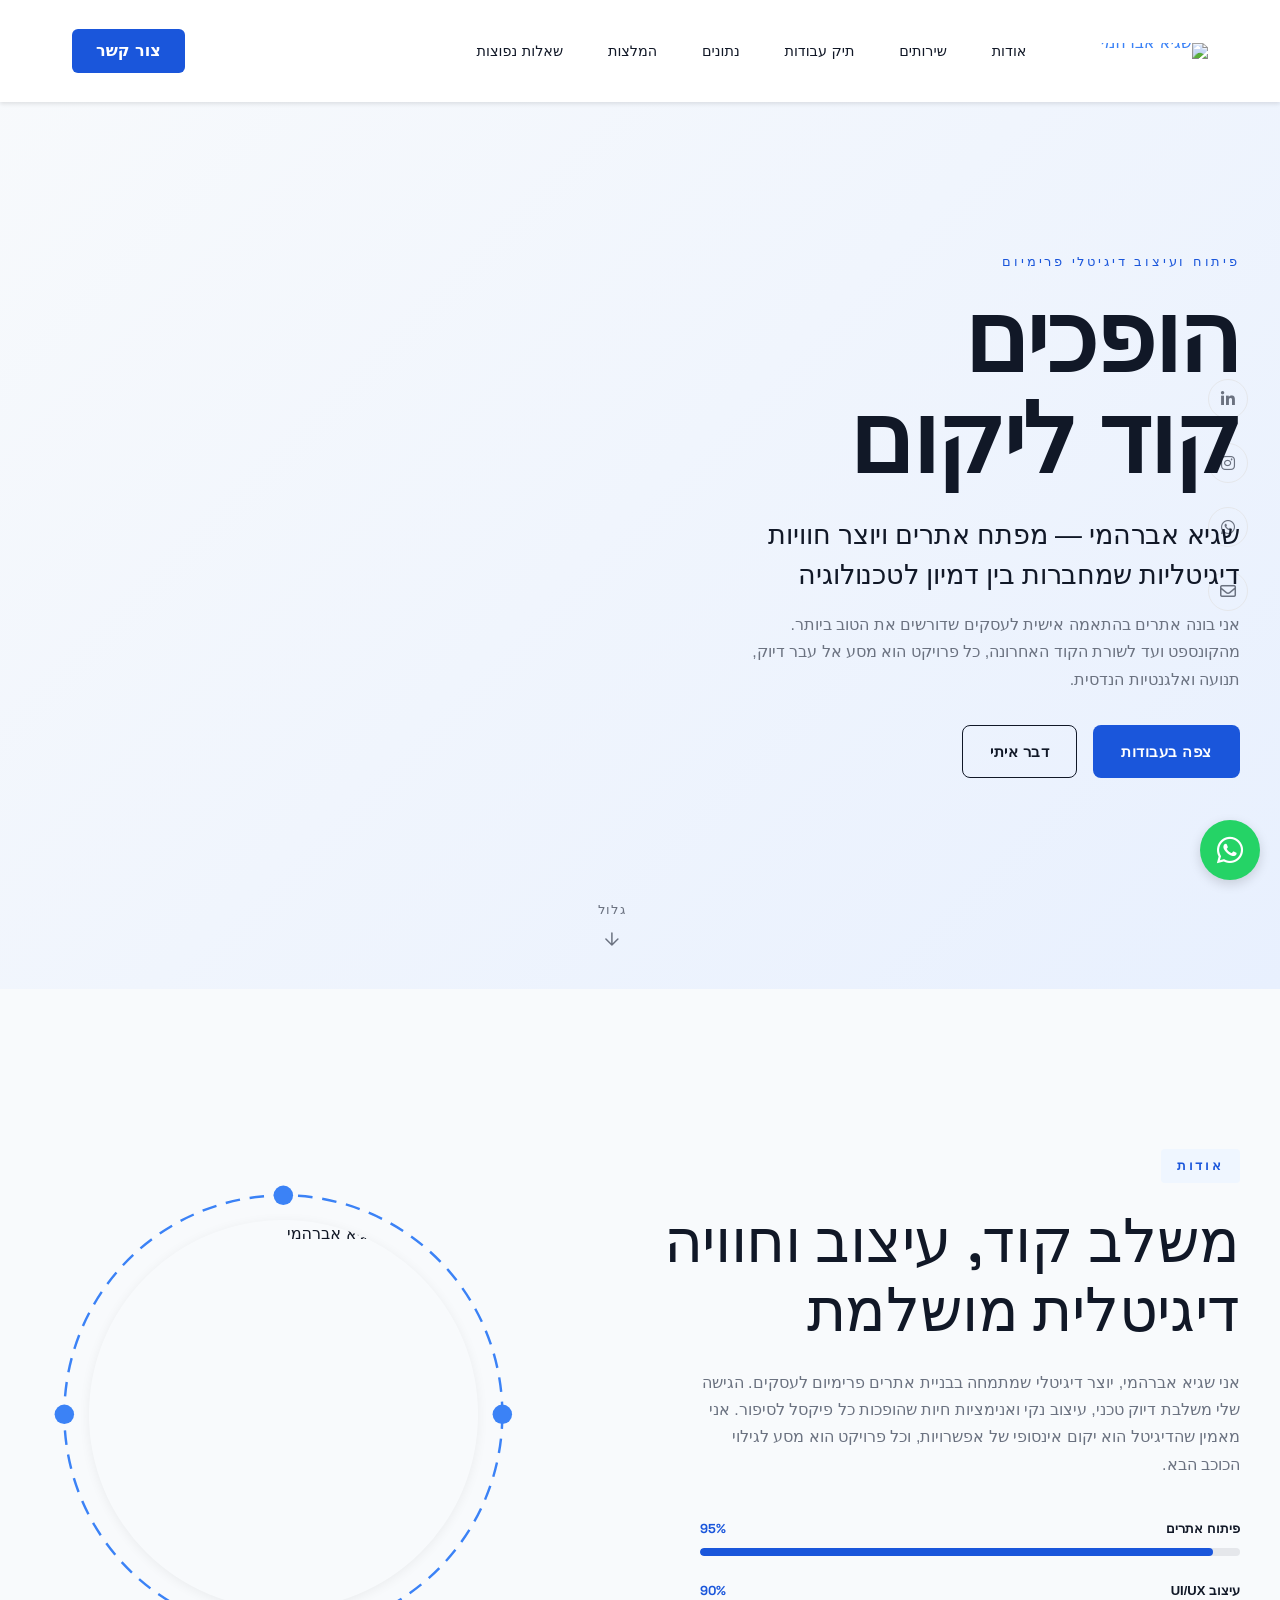
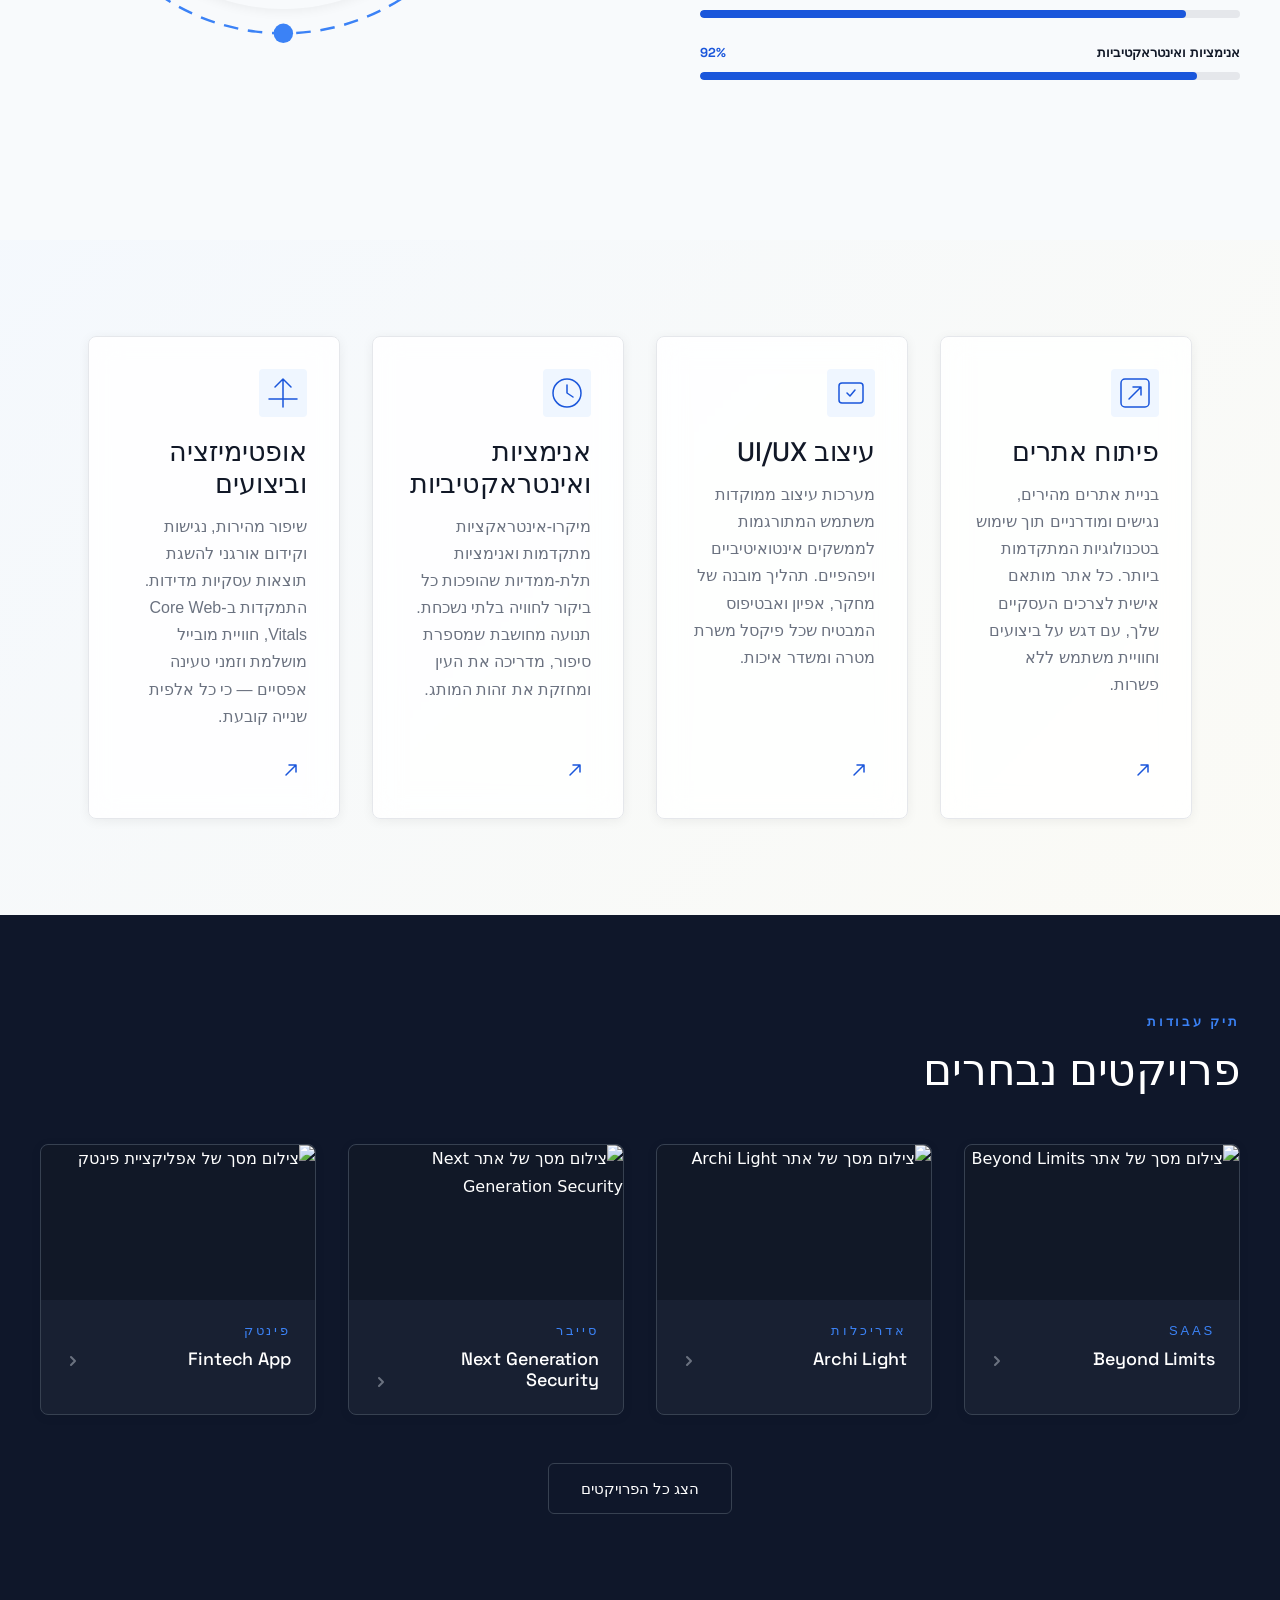
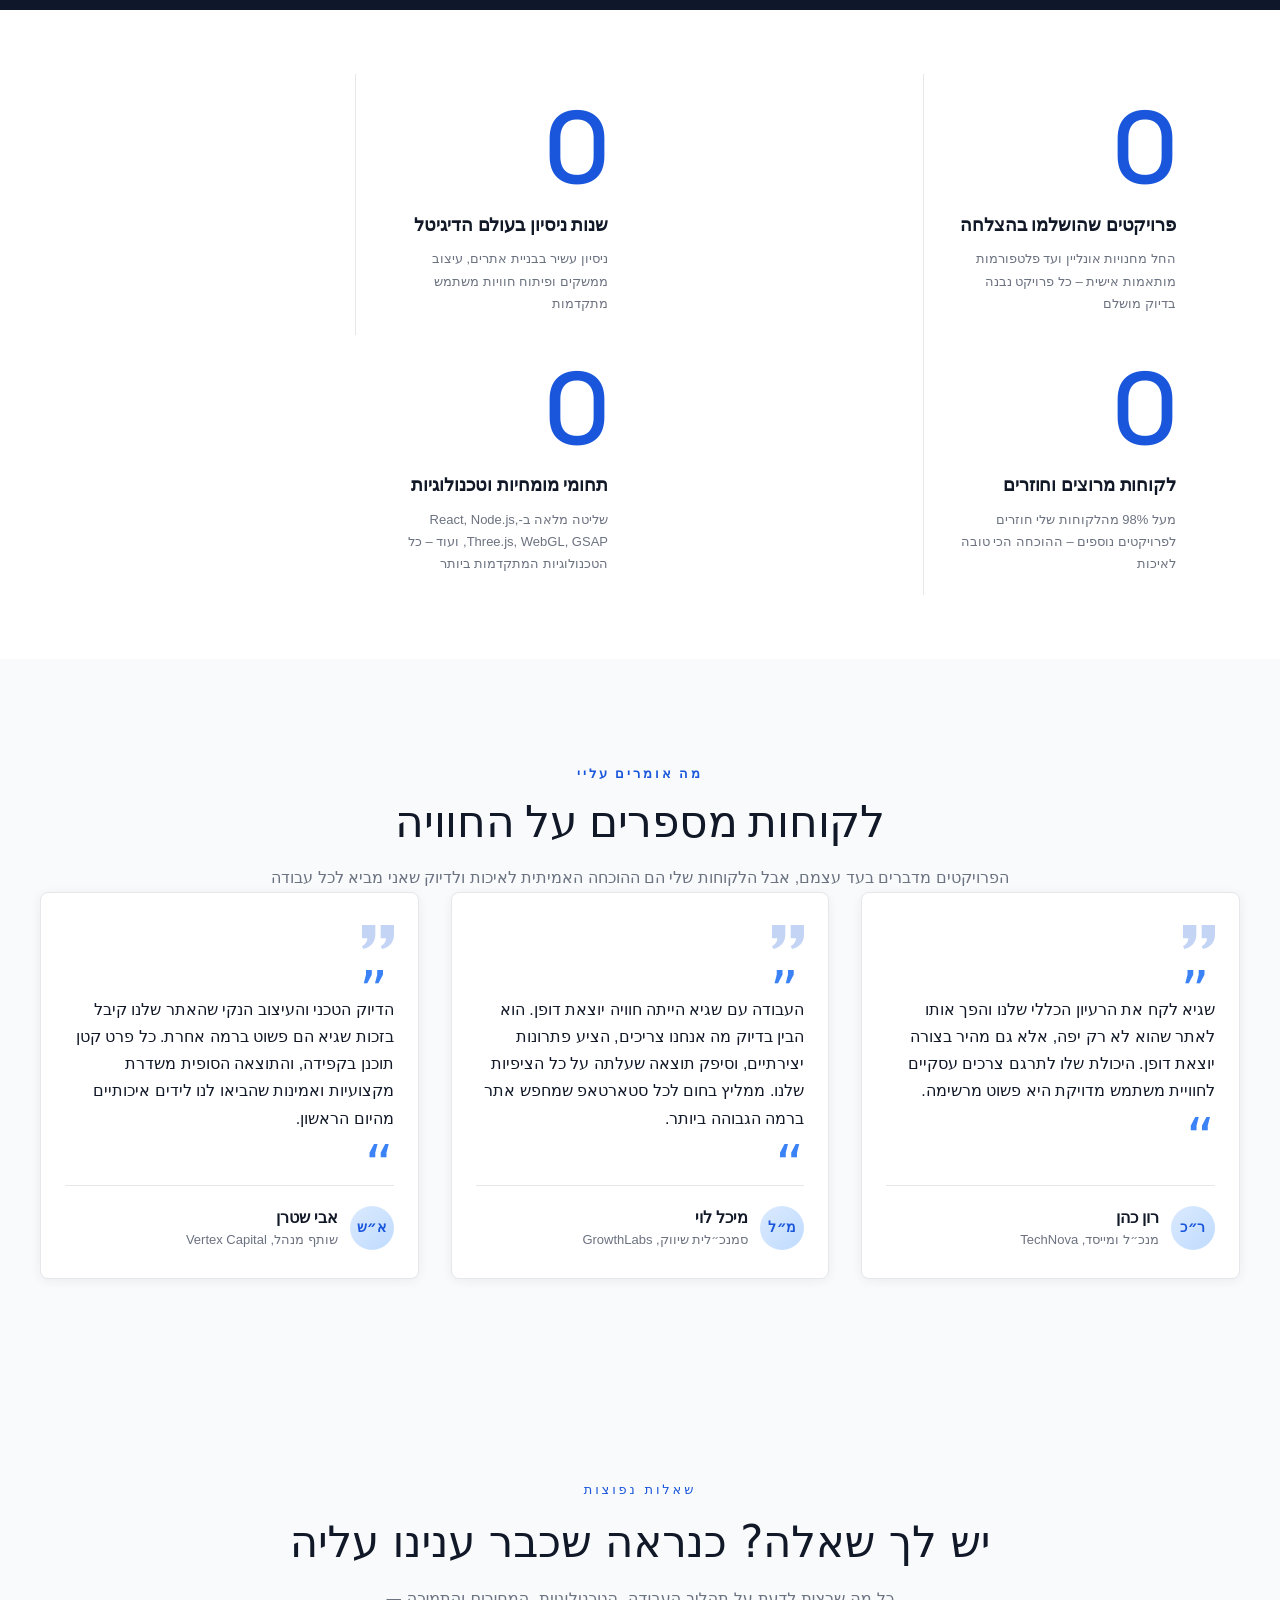
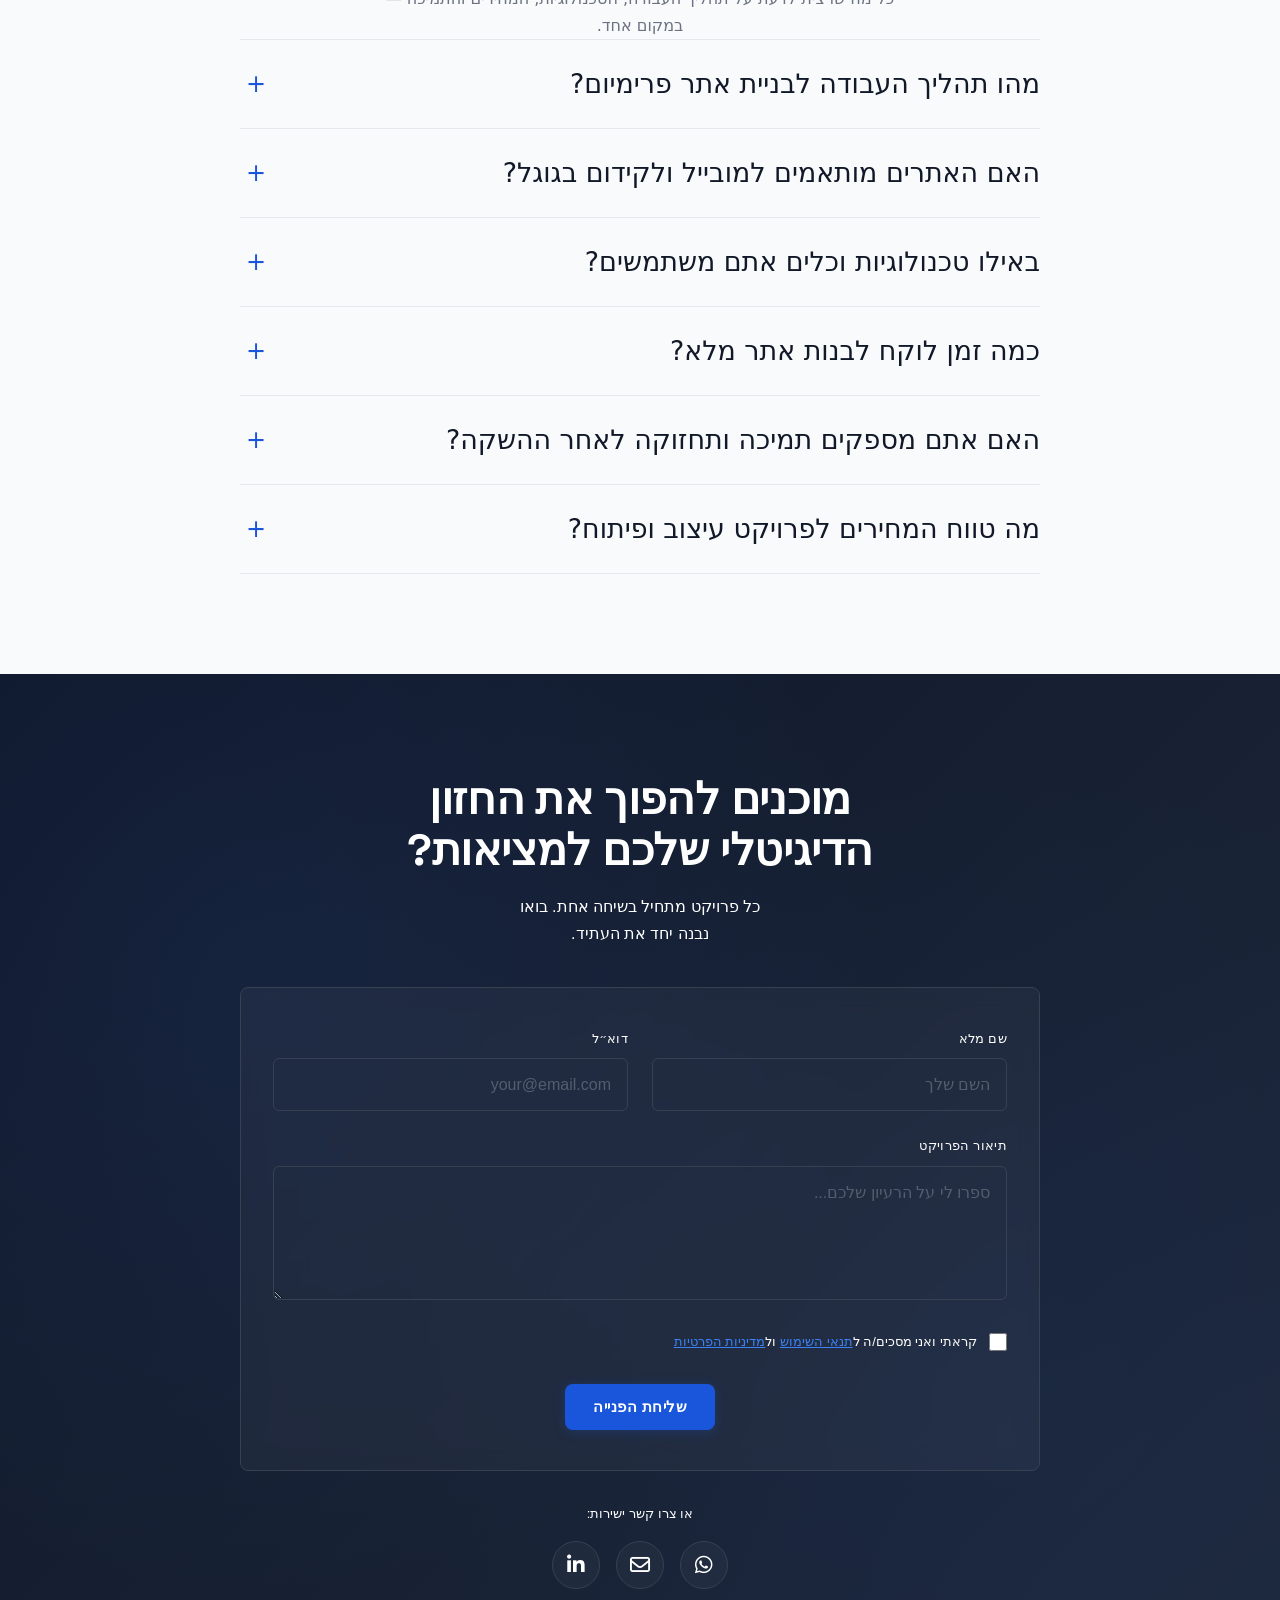
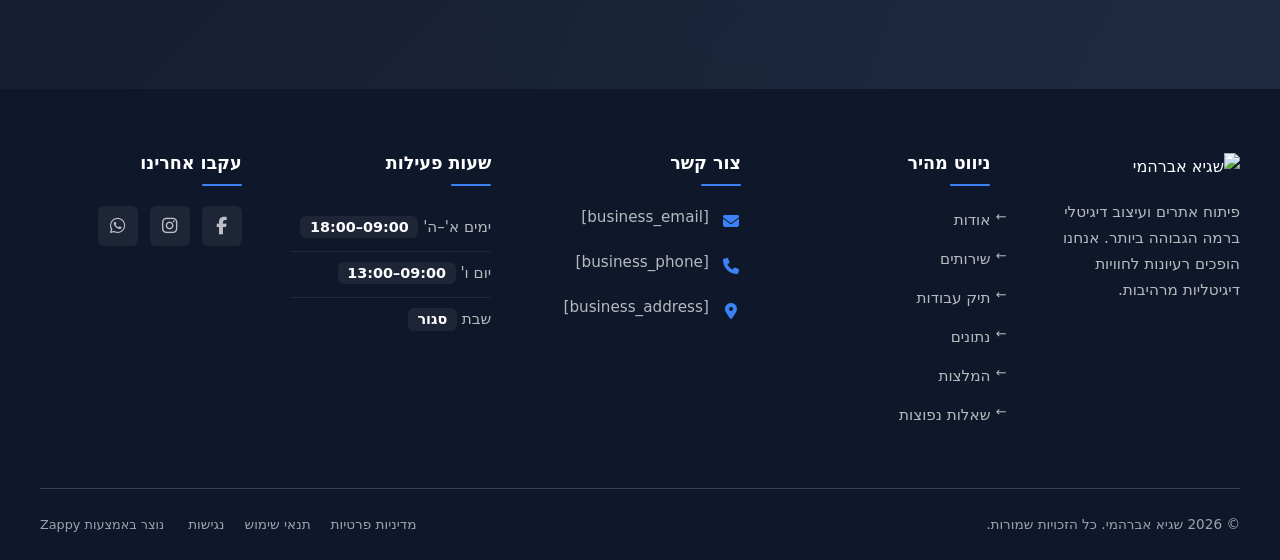
==== index.html @ 45d6c6ce "Background sync: Progressive GitHub Sync" ====
<!DOCTYPE html>
<html lang="he" dir="rtl">
<head>
    <meta charset="UTF-8">
    <meta name="viewport" content="width=device-width, initial-scale=1.0">
    <meta name="robots" content="index, follow">
    <title>בונים נוכחות דיגיטלית ששווה זהב — שגיא אברהמי</title>
    <meta name="description" content="שגיא אברהמי יוצר עבורך אתר פרימיום שהוא הרבה יותר מנוכחות ברשת — זו חוויה דיגיטלית יוקרתית שמשדרת עוצמה, חדשנות ואיכות ללא פשרות. לחץ כאן כדי להתחיל את המסע שלך ביקום הדיגיטלי.">
    <meta name="keywords" content="בניית אתרים פרימיום לעסקים, עיצוב אתר יוקרתי לסטארטאפ, בניית אתרים, חוויה דיגיטלית, פיתוח אתרים">
    
    <!-- Favicons -->
    <link rel="icon" type="image/x-icon" href="/assets/favicon.ico">
    <link rel="icon" type="image/png" sizes="16x16" href="/assets/favicon-16x16.png">
    <link rel="icon" type="image/png" sizes="32x32" href="/assets/favicon-32x32.png">
    <link rel="icon" type="image/png" sizes="48x48" href="/assets/favicon-48x48.png">
    <link rel="icon" type="image/png" sizes="192x192" href="/assets/favicon-192x192.png">
    <link rel="icon" type="image/png" sizes="512x512" href="/assets/favicon-512x512.png">
    <link rel="apple-touch-icon" href="/assets/apple-touch-icon.png">
    <!-- Zappy Analytics -->
<script>
(function() {
  'use strict';
  
  // Configuration
  var config = {
    websiteId: '1c96c80f-4dad-4c85-8af8-2ed34026fe8b',
    apiUrl: 'https://api.zappy5.com/api/analytics/track',
    sessionDuration: 30 * 60 * 1000, // 30 minutes
    visitorDuration: 30 * 24 * 60 * 60 * 1000, // 30 days
    trackPageViews: true,
    trackClicks: true,
    trackFormSubmissions: true
  };
  
  // Generate or retrieve persistent visitor ID (30 days)
  function getVisitorId() {
    var visitorKey = 'zappy_visitor_' + config.websiteId;
    var visitor = null;
    
    try {
      visitor = localStorage.getItem(visitorKey);
      if (visitor) {
        var visitorData = JSON.parse(visitor);
        var now = Date.now();
        
        // Check if visitor ID is still valid (30 days)
        if (now - visitorData.created < config.visitorDuration) {
          // Update last seen timestamp
          visitorData.lastSeen = now;
          localStorage.setItem(visitorKey, JSON.stringify(visitorData));
          return visitorData.id;
        }
      }
    } catch (e) {
      console.warn('Zappy Analytics: LocalStorage not available');
    }
    
    // Generate new visitor ID
    var newVisitorId = 'zv_' + Date.now() + '_' + Math.random().toString(36).substr(2, 9);
    
    try {
      localStorage.setItem(visitorKey, JSON.stringify({
        id: newVisitorId,
        created: Date.now(),
        lastSeen: Date.now()
      }));
    } catch (e) {
      // Continue without local storage
    }
    
    return newVisitorId;
  }
  
  // Generate or retrieve session ID (30 minutes)
  function getSessionId() {
    var sessionKey = 'zappy_session_' + config.websiteId;
    var session = null;
    
    try {
      session = sessionStorage.getItem(sessionKey);
      if (session) {
        var sessionData = JSON.parse(session);
        var now = Date.now();
        
        // Check if session is still valid
        if (now - sessionData.timestamp < config.sessionDuration) {
          // Update timestamp
          sessionData.timestamp = now;
          sessionStorage.setItem(sessionKey, JSON.stringify(sessionData));
          return sessionData.id;
        }
      }
    } catch (e) {
      console.warn('Zappy Analytics: SessionStorage not available');
    }
    
    // Generate new session ID
    var newSessionId = 'zs_' + Date.now() + '_' + Math.random().toString(36).substr(2, 9);
    
    try {
      sessionStorage.setItem(sessionKey, JSON.stringify({
        id: newSessionId,
        timestamp: Date.now()
      }));
    } catch (e) {
      // Continue without session storage
    }
    
    return newSessionId;
  }
  
  var visitorId = getVisitorId();
  var sessionId = getSessionId();
  
  // Track an event
  function trackEvent(eventType, data) {
    data = data || {};
    
    var eventData = {
      website_id: config.websiteId,
      event_type: eventType,
      page_path: window.location.pathname,
      referrer: document.referrer || 'direct',
      visitor_id: visitorId,
      session_id: sessionId,
      metadata: data
    };
    
    // Use sendBeacon if available (better for page unload events)
    if (navigator.sendBeacon) {
      var blob = new Blob([JSON.stringify(eventData)], { type: 'application/json' });
      navigator.sendBeacon(config.apiUrl, blob);
    } else {
      // Fallback to fetch
      fetch(config.apiUrl, {
        method: 'POST',
        headers: {
          'Content-Type': 'application/json'
        },
        body: JSON.stringify(eventData),
        keepalive: true
      }).catch(function(error) {
        console.warn('Zappy Analytics: Failed to track event', error);
      });
    }
  }
  
  // Track page view
  if (config.trackPageViews) {
    trackEvent('pageview', {
      title: document.title,
      url: window.location.href
    });
  }
  
  // Track clicks on important elements
  if (config.trackClicks) {
    document.addEventListener('click', function(e) {
      var target = e.target;
      
      // Track button clicks (counted as actions)
      if (target.tagName === 'BUTTON' || target.closest('button')) {
        var button = target.tagName === 'BUTTON' ? target : target.closest('button');
        var clickMeta = {
          element: 'button',
          text: button.textContent.trim().substring(0, 100),
          id: button.id || null,
          class: button.className || null
        };
        
        trackEvent('click', clickMeta);
      }
      
      // Track link clicks (navigation - not counted as actions)
      else if (target.tagName === 'A' || target.closest('a')) {
        var link = target.tagName === 'A' ? target : target.closest('a');
        var navMeta = {
          element: 'link',
          text: link.textContent.trim().substring(0, 100),
          href: link.href,
          external: link.hostname !== window.location.hostname
        };
        
        trackEvent('navigation', navMeta);
      }
    }, true);
  }
  
  
  // Track form submissions
  if (config.trackFormSubmissions) {
    document.addEventListener('submit', function(e) {
      var form = e.target;
      
      trackEvent('form_submit', {
        form_id: form.id || null,
        form_name: form.name || null,
        form_action: form.action || null,
        form_method: form.method || 'GET'
      });
    }, true);
  }
  
  // Track time on page (send on page unload)
  var pageLoadTime = Date.now();
  
  window.addEventListener('beforeunload', function() {
    var timeOnPage = Math.floor((Date.now() - pageLoadTime) / 1000); // in seconds
    
    trackEvent('page_unload', {
      time_on_page: timeOnPage,
      page_path: window.location.pathname
    });
  });
  
  // Expose tracking function globally for custom events
  window.zappyAnalytics = {
    track: trackEvent,
    getVisitorId: function() { return visitorId; },
    getSessionId: function() { return sessionId; }
  };
  
})();
</script>
<!-- End Zappy Analytics -->
    <meta property="og:title" content="בונים נוכחות דיגיטלית ששווה זהב — שגיא אברהמי">
    <meta property="og:description" content="שגיא אברהמי יוצר עבורך אתר פרימיום שהוא הרבה יותר מנוכחות ברשת — זו חוויה דיגיטלית יוקרתית שמשדרת עוצמה, חדשנות ואיכות ללא פשרות. לחץ כאן כדי להתחיל את המסע שלך ביקום הדיגיטלי.">
    <meta name="twitter:card" content="summary_large_image">
    <meta name="twitter:title" content="בונים נוכחות דיגיטלית ששווה זהב — שגיא אברהמי">
    <meta name="twitter:description" content="שגיא אברהמי יוצר עבורך אתר פרימיום שהוא הרבה יותר מנוכחות ברשת — זו חוויה דיגיטלית יוקרתית שמשדרת עוצמה, חדשנות ואיכות ללא פשרות. לחץ כאן כדי להתחיל את המסע שלך ביקום הדיגיטלי.">
    <meta property="og:type" content="website">
  <meta property="og:locale" content="he_IL">
  
  
  
  
  
  <link rel="stylesheet" href="https://cdnjs.cloudflare.com/ajax/libs/font-awesome/6.4.0/css/all.min.css">
  <link rel="stylesheet" href="https://fonts.googleapis.com/css2?family=Space+Grotesk:wght@400;500;600;700&amp;family=Inter:wght@400;500;600;700&amp;display=swap">
  <script defer="" data-zappy-gsap="https://cdnjs.cloudflare.com/ajax/libs/gsap/3.12.5/gsap.min.js" src="https://cdnjs.cloudflare.com/ajax/libs/gsap/3.12.5/gsap.min.js"></script>
  <script defer="" data-zappy-gsap="https://cdnjs.cloudflare.com/ajax/libs/gsap/3.12.5/ScrollTrigger.min.js" src="https://cdnjs.cloudflare.com/ajax/libs/gsap/3.12.5/ScrollTrigger.min.js"></script>
  <link rel="preconnect" href="https://fonts.googleapis.com">
  <link rel="preconnect" href="https://fonts.gstatic.com" crossorigin="">
  <style>
    .skip-link { position: absolute; top: 0; left: 0; transform: translateY(-200%); padding: 12px 18px; background: var(--bg-dark, #1a1a1a); color: var(--text-light, #fff); font-weight: 600; border-radius: 0 0 8px 0; z-index: 10000; }
    .skip-link:focus { transform: none; outline: 2px solid var(--ring, #fff); outline-offset: 2px; }
    :focus-visible { outline: 2px solid var(--ring, currentColor); outline-offset: 3px; }
  </style>


  
    <!-- Favicons -->
    <link rel="icon" type="image/x-icon" href="/assets/favicon.ico">
    <link rel="icon" type="image/png" sizes="16x16" href="/assets/favicon-16x16.png">
    <link rel="icon" type="image/png" sizes="32x32" href="/assets/favicon-32x32.png">
    <link rel="icon" type="image/png" sizes="48x48" href="/assets/favicon-48x48.png">
    <link rel="icon" type="image/png" sizes="192x192" href="/assets/favicon-192x192.png">
    <link rel="icon" type="image/png" sizes="512x512" href="/assets/favicon-512x512.png">
    <link rel="apple-touch-icon" href="/assets/apple-touch-icon.png">
    <!-- Cookie Consent -->
    <link rel="stylesheet" href="https://cdn.jsdelivr.net/npm/vanilla-cookieconsent@3/dist/cookieconsent.css">
    <script src="https://cdn.jsdelivr.net/npm/vanilla-cookieconsent@3/dist/cookieconsent.umd.js"></script>
    <!-- Mickidum Accessibility Toolbar -->
    <script src="https://cdn.jsdelivr.net/gh/mickidum/acc_toolbar/acctoolbar/acctoolbar.min.js"></script>
    <link rel="stylesheet" href="/styles.css">
    <script>window.ZAPPY_WEBSITE_ID = "1c96c80f-4dad-4c85-8af8-2ed34026fe8b"; window.ZAPPY_API_BASE = "https://api.zappy5.com";</script>

    <style id="zappy-dropdown-submenu-styles">
      /* ========== DESKTOP DROPDOWN SUBMENU STYLES ========== */
      /* Base styles for dropdown submenus - parent must be positioned */
      .nav-menu li:has(.sub-menu), nav li:has(.sub-menu), .navbar li:has(.sub-menu), #navMenu li:has(.sub-menu) { position: relative; }
      /* Submenu base - hidden by default */
      .nav-menu .sub-menu, nav .sub-menu, .navbar .sub-menu, #navMenu .sub-menu { display: block !important; position: absolute !important; top: 100%; left: 0; min-width: 220px; background: white; border-radius: 8px; box-shadow: 0 8px 25px rgba(0,0,0,0.15); padding: 8px 0; opacity: 0; visibility: hidden; transform: translateY(10px); transition: all 0.3s ease; z-index: 1000; list-style: none; pointer-events: none; }
      /* CRITICAL: Desktop hover styles to show dropdown */
      .nav-menu li:hover > .sub-menu, nav li:hover > .sub-menu, .navbar li:hover > .sub-menu, #navMenu li:hover > .sub-menu { opacity: 1 !important; visibility: visible !important; transform: translateY(0) !important; pointer-events: auto !important; }
      /* Submenu item styling */
      .sub-menu li { list-style: none; margin: 0; padding: 0; }
      .sub-menu a { display: block !important; padding: 10px 16px !important; color: var(--text-dark, #333) !important; font-weight: 500; text-decoration: none; white-space: nowrap; transition: background-color 0.2s; }
      .sub-menu .zappy-nav-child > a { padding-left: 28px !important; font-size: 0.9em !important; opacity: 0.85 !important; }
      [dir="rtl"] .sub-menu .zappy-nav-child > a, html[lang="he"] .sub-menu .zappy-nav-child > a, html[lang="ar"] .sub-menu .zappy-nav-child > a { padding-left: 10px !important; padding-right: 28px !important; }
      .sub-menu .zappy-nav-parent > a { font-weight: 600 !important; }
      .sub-menu a:hover { background-color: #f5f5f5; }
      /* RTL (Hebrew/Arabic) dropdown positioning */
      [dir="rtl"] .nav-menu .sub-menu, [dir="rtl"] nav .sub-menu, [dir="rtl"] .navbar .sub-menu, html[lang="he"] .nav-menu .sub-menu, html[lang="he"] nav .sub-menu, html[lang="he"] .navbar .sub-menu, html[lang="ar"] .nav-menu .sub-menu, html[lang="ar"] nav .sub-menu, html[lang="ar"] .navbar .sub-menu { left: auto !important; right: 0 !important; }
      /* Hide empty dropdown menus (exclude catalog sub-menus that use <a> children instead of <li>) */
      .sub-menu:empty, .sub-menu:not(:has(li:not(.zappy-hidden-menu-item))):not(:has(> a)), .sub-menu:not(:has(li)):not(:has(> a)) { display: none !important; opacity: 0 !important; visibility: hidden !important; pointer-events: none !important; }
      /* Desktop: show submenu on Menu Group hover */
      li:has(.menu-group-title):hover > .sub-menu { opacity: 1 !important; visibility: visible !important; transform: translateY(0) !important; pointer-events: auto !important; }
      /* Menu Group title styling */
      .nav-menu > li > .menu-group-title, #navMenu > li > .menu-group-title { display: inline-block; padding: 0.5rem 1rem; cursor: default; user-select: none; }
      
      /* ========== MOBILE SUBMENU STYLES ========== */
      @media (max-width: 768px) {
        .nav-menu .sub-menu, nav .sub-menu, .navbar .sub-menu, #navMenu .sub-menu { position: static !important; transform: none !important; box-shadow: none !important; background: transparent !important; max-height: 0; overflow: hidden; opacity: 0; visibility: hidden; transition: max-height 0.3s ease, opacity 0.3s ease; padding: 0 !important; border-radius: 0 !important; }
        .navbar .sub-menu.mobile-expanded, .nav-menu .sub-menu.mobile-expanded, #navMenu .sub-menu.mobile-expanded { max-height: none !important; overflow-y: visible !important; opacity: 1 !important; visibility: visible !important; padding: 8px 0 8px 16px !important; }
        [dir="rtl"] .sub-menu.mobile-expanded, html[lang="he"] .sub-menu.mobile-expanded { padding: 8px 16px 8px 0 !important; }
        /* Disable hover behavior on mobile */
        .nav-menu li:hover > .sub-menu, nav li:hover > .sub-menu, .navbar li:hover > .sub-menu, #navMenu li:hover > .sub-menu { opacity: 0; visibility: hidden; pointer-events: none; }
        .nav-menu li > .sub-menu.mobile-expanded, nav li > .sub-menu.mobile-expanded, .navbar li > .sub-menu.mobile-expanded, #navMenu li > .sub-menu.mobile-expanded { opacity: 1 !important; visibility: visible !important; pointer-events: auto !important; }
        .nav-menu li:has(.sub-menu), nav li:has(.sub-menu), .navbar li:has(.sub-menu), #navMenu li:has(.sub-menu) { display: flex !important; flex-wrap: wrap !important; align-items: center !important; position: relative !important; min-height: 44px !important; }
        .nav-menu li:has(.sub-menu) > a, nav li:has(.sub-menu) > a, .navbar li:has(.sub-menu) > a, #navMenu li:has(.sub-menu) > a { flex: 1 !important; min-width: 0 !important; }
        .nav-menu li:has(.sub-menu) > .menu-group-title, nav li:has(.sub-menu) > .menu-group-title, .navbar li:has(.sub-menu) > .menu-group-title, #navMenu li:has(.sub-menu) > .menu-group-title { flex: 1 !important; min-width: 0 !important; padding: 0 !important; line-height: inherit !important; }
        .nav-menu li:has(.sub-menu) > .sub-menu, nav li:has(.sub-menu) > .sub-menu, .navbar li:has(.sub-menu) > .sub-menu, #navMenu li:has(.sub-menu) > .sub-menu { flex-basis: 100% !important; width: 100% !important; }
        .nav-menu li:has(.sub-menu) > a [class*="chevron"], .nav-menu li:has(.sub-menu) > a [class*="arrow"], .nav-menu li:has(.sub-menu) > a .fa-chevron-down, .nav-menu li:has(.sub-menu) > a .fa-angle-down, nav li:has(.sub-menu) > a [class*="chevron"], nav li:has(.sub-menu) > a [class*="arrow"], #navMenu li:has(.sub-menu) > a [class*="chevron"], #navMenu li:has(.sub-menu) > a [class*="arrow"] { display: none !important; visibility: hidden !important; }
        .mobile-submenu-toggle { display: flex !important; align-items: center !important; justify-content: center !important; width: 44px !important; height: auto !important; background: transparent !important; border: none !important; cursor: pointer !important; color: var(--text-dark) !important; position: static !important; flex-shrink: 0 !important; align-self: stretch !important; z-index: 2 !important; padding: 0 !important; margin: 0 !important; }
        .mobile-submenu-toggle::after { content: '' !important; width: 0 !important; height: 0 !important; border-left: 6px solid transparent !important; border-right: 6px solid transparent !important; border-top: 7px solid currentColor !important; transition: transform 0.3s ease !important; }
        .mobile-submenu-toggle.expanded::after { transform: rotate(180deg) !important; }
        .sub-menu a { padding: 10px 0 !important; display: block !important; color: var(--text-dark) !important; white-space: normal !important; }
        .sub-menu .zappy-nav-child > a { padding-left: 28px !important; font-size: 0.9em !important; opacity: 0.85 !important; }
        [dir="rtl"] .sub-menu .zappy-nav-child > a, html[lang="he"] .sub-menu .zappy-nav-child > a, html[lang="ar"] .sub-menu .zappy-nav-child > a { padding-left: 0 !important; padding-right: 28px !important; }
        .sub-menu .zappy-nav-parent > a { font-weight: 600 !important; }
        .nav-menu.active, #navMenu.active { max-width: 100vw !important; overflow-x: hidden !important; box-sizing: border-box !important; }
        .navbar .sub-menu li a, nav.navbar .sub-menu li a, .zappy-products-dropdown .sub-menu a { color: var(--text-dark) !important; }
      }
      @media (min-width: 769px) { .mobile-submenu-toggle { display: none !important; } }
    </style>

    <style id="zappy-widget-visibility">
      html[dir="rtl"] .whatsapp-float { right: 20px !important; left: auto !important; }
      html[dir="ltr"] .whatsapp-float, html:not([dir]) .whatsapp-float { left: 20px !important; right: auto !important; }
      html[dir="rtl"] #mic-access-tool-general-button, html[dir="rtl"] .mic-access-tool-general-button,
      html[dir="rtl"] #mic-init-access-tool .mic-access-tool-general-button,
      html[dir="rtl"] #mic-init-access-tool #mic-access-tool-general-button,
      html[dir="rtl"] ._access-icon { left: 20px !important; right: auto !important; }
      html[dir="ltr"] #mic-access-tool-general-button, html[dir="ltr"] .mic-access-tool-general-button,
      html[dir="ltr"] #mic-init-access-tool .mic-access-tool-general-button,
      html[dir="ltr"] #mic-init-access-tool #mic-access-tool-general-button,
      html[dir="ltr"] ._access-icon,
      html:not([dir]) #mic-access-tool-general-button, html:not([dir]) .mic-access-tool-general-button,
      html:not([dir]) #mic-init-access-tool .mic-access-tool-general-button,
      html:not([dir]) #mic-init-access-tool #mic-access-tool-general-button,
      html:not([dir]) ._access-icon { right: 20px !important; left: auto !important; }
      @media (max-width: 768px) { .whatsapp-float { display: flex !important; } }
      @media (min-width: 769px) { .whatsapp-float { display: flex !important; } }
      @media (max-width: 768px) {
        #mic-access-tool-general-button, .mic-access-tool-general-button,
        #mic-init-access-tool .mic-access-tool-general-button, #mic-init-access-tool #mic-access-tool-general-button,
        ._access-icon { display: flex !important; visibility: visible !important; opacity: 1 !important; pointer-events: auto !important; }
        #mic-access-tool-box.opened-mic-access-tool, .mic-access-tool-box.opened-mic-access-tool,
        #mic-init-access-tool #mic-access-tool-box.opened-mic-access-tool {
          visibility: visible !important; opacity: 1 !important; pointer-events: auto !important;
        }
      }
      @media (min-width: 769px) {
        #mic-access-tool-general-button, .mic-access-tool-general-button,
        #mic-init-access-tool .mic-access-tool-general-button, #mic-init-access-tool #mic-access-tool-general-button,
        ._access-icon { display: flex !important; visibility: visible !important; opacity: 1 !important; pointer-events: auto !important; }
        #mic-access-tool-box.opened-mic-access-tool, .mic-access-tool-box.opened-mic-access-tool,
        #mic-init-access-tool #mic-access-tool-box.opened-mic-access-tool {
          visibility: visible !important; opacity: 1 !important; pointer-events: auto !important;
        }
      }
    </style>
</head>
<body>
<a class="skip-link" href="#main">דלג לתוכן הראשי</a>
  <nav class="navbar" dir="rtl">
  <button class="mobile-toggle" id="mobileToggle" aria-label="Menu">
    <svg class="hamburger-icon" width="24" height="24" viewBox="0 0 24 24" fill="none">
      <path d="M3 12h18M3 6h18M3 18h18" stroke="currentColor" stroke-width="2" stroke-linecap="round"></path>
    </svg>
    <svg class="close-icon" width="24" height="24" viewBox="0 0 24 24" fill="none" style="display: none;">
      <path d="M18 6L6 18M6 6l12 12" stroke="currentColor" stroke-width="2" stroke-linecap="round"></path>
    </svg>
  </button>
  <button class="phone-header-btn" data-phone="[business_phone]" aria-label="Call">
    <svg width="20" height="20" viewBox="0 0 24 24" fill="currentColor">
      <path d="M22 16.92v3a2 2 0 0 1-2.18 2 19.79 19.79 0 0 1-8.63-3.07 19.5 19.5 0 0 1-6-6 19.79 19.79 0 0 1-3.07-8.67A2 2 0 0 1 4.11 2h3a2 2 0 0 1 2 1.72 12.84 12.84 0 0 0 .7 2.81 2 2 0 0 1-.45 2.11L8.09 9.91a16 16 0 0 0 6 6l1.27-1.27a2 2 0 0 1 2.11-.45 12.84 12.84 0 0 0 2.81.7A2 2 0 0 1 22 16.92z"></path>
    </svg>
  </button>
  <div class="nav-container">
    <div class="nav-right-group"><div class="nav-brand">
      <a href="/" class="logo-link"><img class="logo" src="/assets/site-----image-1.webp" alt="שגיא אברהמי"></a>
    </div><ul class="nav-menu" id="navMenu"><li><a href="#about">אודות</a></li><li><a href="#services">שירותים</a></li><li><a href="#portfolio">תיק עבודות</a></li><li><a href="#stats">נתונים</a></li><li><a href="#testimonials">המלצות</a></li><li><a href="#faq">שאלות נפוצות</a></li></ul></div>
    
    <div class="nav-cta-container"><li class="nav-cta-item"><a href="#cta" class="nav-cta-btn">צור קשר</a></li></div>
  </div>
</nav>
<script>

// Navbar Mobile Menu Toggle and Contrast Fix
(function() {
  // Use 'load' event instead of 'DOMContentLoaded' to ensure we run AFTER all other scripts
  window.addEventListener('load', function() {
    
    // FIX MOBILE BUTTON CONTRAST
    // Detect navbar background color and apply contrasting color to mobile buttons
    const navbar = document.querySelector('.navbar, nav, header');
    if (!navbar) {
      console.log('[Navbar] Navbar element not found');
      return;
    }
    
    // DECLARE VARIABLES EARLY to avoid Temporal Dead Zone errors
    // These are used in multiple places below
    let mobileToggle = document.getElementById('mobileToggle') ||
                       document.querySelector('.mobile-toggle') ||
                       document.querySelector('.hamburger') ||
                       document.querySelector('.hamburger-menu') ||
                       document.querySelector('.menu-toggle') ||
                       document.querySelector('.burger-menu') ||
                       document.querySelector('[aria-label="Menu"]') ||
                       document.querySelector('[aria-label="תפריט"]');
    
    const phoneBtn = document.querySelector('.phone-header-btn');
    
    const computedStyle = window.getComputedStyle(navbar);
    let bgColor = computedStyle.backgroundColor;
    
    console.log('[Navbar] Initial navbar background:', bgColor);
    
    // Check if background is transparent or rgba with 0 alpha
    const isTransparent = bgColor === 'transparent' || 
                         bgColor === 'rgba(0, 0, 0, 0)' ||
                         (bgColor.startsWith('rgba') && bgColor.includes(', 0)'));
    
    if (isTransparent) {
      // Check for background-image or gradient
      const bgImage = computedStyle.backgroundImage;
      if (bgImage && bgImage !== 'none') {
        console.log('[Navbar] Navbar has background image/gradient, using dark text');
        bgColor = 'rgb(240, 240, 240)'; // Assume light background
      } else {
        // Transparent navbar - check body background
        const bodyBg = window.getComputedStyle(document.body).backgroundColor;
        console.log('[Navbar] Navbar transparent, using body background:', bodyBg);
        bgColor = bodyBg;
      }
    }
    
    // Calculate luminance to determine if background is light or dark
    const rgb = bgColor.match(/\d+/g);
    if (rgb && rgb.length >= 3) {
      const r = parseInt(rgb[0]);
      const g = parseInt(rgb[1]);
      const b = parseInt(rgb[2]);
      const luminance = (0.299 * r + 0.587 * g + 0.114 * b) / 255;
      
      // Mobile button colors are set by Claude's AI-generated CSS (same as .nav-menu a)
      // No dynamic color overrides needed - colors come from the generated navbar CSS
      console.log('[Navbar] Mobile button colors preserved from Claude CSS (luminance:', luminance.toFixed(2) + ')');
      
      // FIX ICON SIZES - Ensure SVGs are properly sized and visible
      // INJECT CRITICAL CSS TO OVERRIDE ANY CONFLICTING RULES
      const criticalCSS = document.createElement('style');
      criticalCSS.id = 'zappy-mobile-nav-fix';
      const htmlLang = document.documentElement.lang || 'en';
      const htmlDir = document.documentElement.dir || 'ltr';
      // Check both dir attribute AND lang for RTL detection
      // dir="rtl" is the most reliable indicator
      const isRTL = htmlDir === 'rtl' || htmlLang === 'he' || htmlLang === 'ar';
      
      criticalCSS.textContent = `
        /* Hide mobile buttons on desktop, show only on mobile */
        @media (min-width: 769px) {
          .mobile-toggle,
          .phone-header-btn {
            display: none !important;
          }
        }
        
        /* Show and position mobile buttons correctly on mobile */
        @media (max-width: 768px) {
          .navbar,
          nav.navbar {
            min-height: 70px !important;
          }

          .mobile-toggle,
          .phone-header-btn {
            position: absolute !important;
            top: 0 !important;
            bottom: 0 !important;
            margin-top: auto !important;
            margin-bottom: auto !important;
            transform: none !important;
            z-index: 1001 !important;
            display: flex !important;
            align-items: center !important;
            justify-content: center !important;
            width: 36px !important;
            height: 36px !important;
            border-radius: 50% !important;
            border: none !important;
            cursor: pointer !important;
            padding: 6px !important;
            background: none !important;
            color: var(--nav-text, var(--text-dark)) !important;
            touch-action: manipulation !important;
            -webkit-tap-highlight-color: transparent !important;
          }

          html[data-zappy-site-type="ecommerce"] .phone-header-btn,
          body[data-zappy-site-type="ecommerce"] .phone-header-btn,
          html[data-zappy-site-type="ecommerce"] header .phone-header-btn,
          html[data-zappy-site-type="ecommerce"] nav .phone-header-btn {
            display: none !important;
            visibility: hidden !important;
            width: 0 !important;
            height: 0 !important;
            min-width: 0 !important;
            overflow: hidden !important;
          }
          
          /* LTR positioning (default): hamburger LEFT, phone RIGHT */
          html:not([dir="rtl"]):not([lang="he"]):not([lang="ar"]) .mobile-toggle,
          html[dir="ltr"] .mobile-toggle {
            left: 12px !important;
            right: auto !important;
          }
          html:not([dir="rtl"]):not([lang="he"]):not([lang="ar"]) .phone-header-btn,
          html[dir="ltr"] .phone-header-btn {
            right: 12px !important;
            left: auto !important;
          }
          
          /* RTL positioning: hamburger RIGHT, phone LEFT */
          html[dir="rtl"] .mobile-toggle,
          html[lang="he"] .mobile-toggle,
          html[lang="ar"] .mobile-toggle {
            right: 12px !important;
            left: auto !important;
          }
          html[dir="rtl"] .phone-header-btn,
          html[lang="he"] .phone-header-btn,
          html[lang="ar"] .phone-header-btn {
            left: 12px !important;
            right: auto !important;
          }
          
          /* CRITICAL: Ensure nav-container has min-height on mobile */
          /* All children are positioned absolutely/fixed on mobile, so height:auto collapses to 0 */
          .nav-container {
            min-height: 70px !important;
            position: relative !important;
          }
          
          /* Ensure SVG icons are properly sized and inherit color */
          .mobile-toggle svg,
          .phone-header-btn svg {
            width: 24px !important;
            height: 24px !important;
            /* Don't force display - let JavaScript control hamburger/close toggle */
          }
          
          /* Reset nav-cta-container on mobile - remove desktop box-shadow/padding */
          /* that creates a visible ghost box when CTA button is hidden */
          .nav-cta-container {
            box-shadow: none !important;
            padding: 0 !important;
          }
          
          /* Hide nav-cta-container entirely on mobile when there's no lang-switcher */
          /* (only the CTA button is inside, and it's hidden on mobile) */
          .nav-cta-container:not(:has(.lang-switcher)) {
            display: none !important;
          }
          
          /* CRITICAL: Prevent hero image fade gradient from bleeding over headline text */
          /* The .image-fade-gradient has bottom: -30px (extends below parent) */
          /* On mobile stacked layout, this overlaps the h1 text below the image */
          .hero-image-column {
            overflow: hidden !important;
          }
          .image-fade-gradient {
            bottom: 0 !important;
          }
          
          /* Hide desktop language switcher on mobile - hamburger menu handles it */
          /* High specificity to override stored CSS */
          .lang-switcher,
          .nav-cta-container .lang-switcher,
          .nav-container .lang-switcher,
          .navbar .lang-switcher,
          .navbar .nav-cta-container .lang-switcher {
            display: none !important;
          }
        }
      `;
      
      // Remove existing fix if present and inject new one
      const existing = document.getElementById('zappy-mobile-nav-fix');
      if (existing) existing.remove();
      document.head.appendChild(criticalCSS);
      
      console.log('[Navbar] Critical CSS injected for mobile nav positioning');
      
      // ONLY apply inline positioning styles on mobile viewport
      // On desktop, the CSS handles hiding these buttons with display: none
      // Inline styles were breaking desktop layout by overriding CSS
      const isMobileViewport = window.innerWidth <= 768;
      
      if (mobileToggle) {
        // Icon sizing applies to all viewports for consistency
        const hamburgerIcon = mobileToggle.querySelector('.hamburger-icon');
        const closeIcon = mobileToggle.querySelector('.close-icon');
        
        if (hamburgerIcon) {
          hamburgerIcon.style.setProperty('width', '24px', 'important');
          hamburgerIcon.style.setProperty('height', '24px', 'important');
          hamburgerIcon.style.setProperty('display', 'block', 'important'); // Show hamburger by default
        }
        if (closeIcon) {
          closeIcon.style.setProperty('width', '24px', 'important');
          closeIcon.style.setProperty('height', '24px', 'important');
          closeIcon.style.setProperty('display', 'none', 'important'); // Hide close icon by default
        }
        
        // ONLY set positioning inline styles on mobile
        if (isMobileViewport) {
          mobileToggle.style.setProperty('position', 'absolute', 'important');
          mobileToggle.style.setProperty('top', '0', 'important');
          mobileToggle.style.setProperty('bottom', '0', 'important');
          mobileToggle.style.setProperty('margin-top', 'auto', 'important');
          mobileToggle.style.setProperty('margin-bottom', 'auto', 'important');
          mobileToggle.style.setProperty('transform', 'none', 'important');
          mobileToggle.style.setProperty('z-index', '1001', 'important');
          
          // Clear any inline left/right so CSS can take over based on html[dir]
          mobileToggle.style.removeProperty('left');
          mobileToggle.style.removeProperty('right');
          
          console.log('[Navbar] Mobile toggle positioning applied (mobile viewport)');
        } else {
          // On desktop, clear any positioning styles to let CSS handle it
          mobileToggle.style.removeProperty('position');
          mobileToggle.style.removeProperty('top');
          mobileToggle.style.removeProperty('transform');
          mobileToggle.style.removeProperty('z-index');
          mobileToggle.style.removeProperty('left');
          mobileToggle.style.removeProperty('right');
          console.log('[Navbar] Desktop viewport - cleared mobile toggle inline positioning');
        }
      }
      
      if (phoneBtn) {
        // Icon sizing applies to all viewports
        const phoneIcon = phoneBtn.querySelector('svg');
        if (phoneIcon) {
          phoneIcon.style.width = '24px';
          phoneIcon.style.height = '24px';
          phoneIcon.setAttribute('width', '24');
          phoneIcon.setAttribute('height', '24');
        }
        
        // ONLY set positioning inline styles on mobile
        if (isMobileViewport) {
          phoneBtn.style.setProperty('position', 'absolute', 'important');
          phoneBtn.style.setProperty('top', '0', 'important');
          phoneBtn.style.setProperty('bottom', '0', 'important');
          phoneBtn.style.setProperty('margin-top', 'auto', 'important');
          phoneBtn.style.setProperty('margin-bottom', 'auto', 'important');
          phoneBtn.style.setProperty('transform', 'none', 'important');
          phoneBtn.style.setProperty('z-index', '1001', 'important');
          
          // Clear any inline left/right so CSS can take over based on html[dir]
          phoneBtn.style.removeProperty('left');
          phoneBtn.style.removeProperty('right');
          
          console.log('[Navbar] Phone button positioning applied (mobile viewport)');
        } else {
          // On desktop, clear any positioning styles to let CSS handle it
          phoneBtn.style.removeProperty('position');
          phoneBtn.style.removeProperty('top');
          phoneBtn.style.removeProperty('transform');
          phoneBtn.style.removeProperty('z-index');
          phoneBtn.style.removeProperty('left');
          phoneBtn.style.removeProperty('right');
          console.log('[Navbar] Desktop viewport - cleared phone button inline positioning');
        }
      }
    } else {
      console.log('[Navbar] Could not parse background color:', bgColor);
    }
    
    // MOBILE MENU TOGGLE
    // Re-query in case DOM changed (mobileToggle already declared at top of function)
    mobileToggle = document.getElementById('mobileToggle') ||
                   document.querySelector('.mobile-toggle') ||
                   document.querySelector('.hamburger') ||
                   document.querySelector('.hamburger-menu') ||
                   document.querySelector('.menu-toggle') ||
                   document.querySelector('.burger-menu') ||
                   document.querySelector('[aria-label="Menu"]') ||
                   document.querySelector('[aria-label="תפריט"]');
    
    // EXPANDED SEARCH: Find nav menu by ID or class
    const navMenu = document.getElementById('navMenu') ||
                  document.querySelector('.nav-menu') ||
                  document.querySelector('.nav-links') ||
                  document.querySelector('nav ul:not(.submenu)');
    
    if (!mobileToggle || !navMenu) {
      console.log('[Navbar] Mobile toggle or menu not found:', { toggle: !!mobileToggle, menu: !!navMenu });
      return;
    }
    
    // Ensure navMenu has ID for CSS targeting
    if (!navMenu.id) {
      navMenu.id = 'navMenu';
    }
    
    console.log('[Navbar] Initializing mobile menu...');
    
    // Remove any existing event listeners by cloning the button
    const newToggle = mobileToggle.cloneNode(true);
    mobileToggle.parentNode.replaceChild(newToggle, mobileToggle);
    
    // Toggle menu handler (shared by click and touchend)
    function handleToggle(e) {
      e.preventDefault();
      e.stopPropagation();
      
      const hamburgerIcon = newToggle.querySelector('.hamburger-icon');
      const closeIcon = newToggle.querySelector('.close-icon');
      const isActive = navMenu.classList.contains('active');
      
      if (isActive) {
        // Close menu
        navMenu.classList.remove('active');
        if (hamburgerIcon) hamburgerIcon.style.setProperty('display', 'block', 'important');
        if (closeIcon) closeIcon.style.setProperty('display', 'none', 'important');
        document.body.style.overflow = '';
        document.body.classList.remove('menu-open');
        console.log('[Navbar] Menu closed');
      } else {
        // Open menu
        navMenu.classList.add('active');
        if (hamburgerIcon) hamburgerIcon.style.setProperty('display', 'none', 'important');
        if (closeIcon) closeIcon.style.setProperty('display', 'block', 'important');
        document.body.style.overflow = 'hidden';
        document.body.classList.add('menu-open');
        console.log('[Navbar] Menu opened');
      }
    }
    
    // Use click for desktop/emulation and touchend as iOS Safari fallback.
    // Prevent double-fire with a timestamp guard.
    var lastToggleTime = 0;
    function guardedToggle(e) {
      var now = Date.now();
      if (now - lastToggleTime < 300) return;
      lastToggleTime = now;
      handleToggle(e);
    }
    
    newToggle.addEventListener('click', guardedToggle);
    newToggle.addEventListener('touchend', guardedToggle);

    // Close the full-screen overlay menu on Escape
    document.addEventListener('keydown', function(e) {
      if ((e.key === 'Escape' || e.key === 'Esc') && navMenu.classList.contains('active')) {
        const hamburgerIcon = newToggle.querySelector('.hamburger-icon');
        const closeIcon = newToggle.querySelector('.close-icon');
        navMenu.classList.remove('active');
        if (hamburgerIcon) hamburgerIcon.style.setProperty('display', 'block', 'important');
        if (closeIcon) closeIcon.style.setProperty('display', 'none', 'important');
        document.body.style.overflow = '';
        document.body.classList.remove('menu-open');
        console.log('[Navbar] Menu closed (Escape)');
      }
    });
    
    // Close menu when clicking nav links (but NOT dropdown toggles)
    const navLinks = navMenu.querySelectorAll('a');
    navLinks.forEach(function(link) {
      link.addEventListener('click', function() {
        // Don't close if it's a dropdown child (unless it's a real navigation link)
        if (this.getAttribute('href') === '#') return;
        
        const hamburgerIcon = newToggle.querySelector('.hamburger-icon');
        const closeIcon = newToggle.querySelector('.close-icon');
        
        navMenu.classList.remove('active');
        if (hamburgerIcon) hamburgerIcon.style.setProperty('display', 'block', 'important');
        if (closeIcon) closeIcon.style.setProperty('display', 'none', 'important');
        document.body.style.overflow = '';
        document.body.classList.remove('menu-open');
        console.log('[Navbar] Menu closed (link clicked)');
      });
    });
    
    // DROPDOWN MENU TOGGLE (for mobile and touch devices)
    var dropdownToggles = navMenu.querySelectorAll('.dropdown-toggle');
    dropdownToggles.forEach(function(toggle) {
      toggle.addEventListener('click', function(e) {
        e.preventDefault();
        e.stopPropagation();
        var parent = this.closest('.nav-dropdown');
        if (!parent) return;
        
        // Close other open dropdowns at the same level
        var siblings = parent.parentNode.querySelectorAll('.nav-dropdown.open');
        siblings.forEach(function(sib) {
          if (sib !== parent) sib.classList.remove('open');
        });
        
        parent.classList.toggle('open');
        console.log('[Navbar] Dropdown toggled:', parent.classList.contains('open') ? 'open' : 'closed');
      });
    });
    
    // Close dropdowns when clicking outside
    document.addEventListener('click', function(e) {
      if (!e.target.closest('.nav-dropdown')) {
        var openDropdowns = document.querySelectorAll('.nav-dropdown.open');
        openDropdowns.forEach(function(dd) { dd.classList.remove('open'); });
      }
    });
    
    console.log('[Navbar] Dropdown handlers initialized for ' + dropdownToggles.length + ' dropdowns');
    
    // Phone button functionality (phoneBtn already declared at top of function)
    if (phoneBtn) {
      phoneBtn.addEventListener('click', function() {
        // Get phone number from placeholder in page or use default
        const phoneLinks = document.querySelectorAll('a[href^="tel:"]');
        const phoneNumber = phoneLinks.length > 0 
          ? phoneLinks[0].getAttribute('href').replace('tel:', '')
          : '[business_phone]';
        
        window.location.href = 'tel:' + phoneNumber;
        console.log('[Navbar] Phone button clicked');
      });
    }
    
    console.log('[Navbar] Mobile menu initialized successfully');
    
    // WhatsApp button visibility is now controlled via CSS (siteSettings).
    // No JS-based desktop hiding — the button is visible on both mobile and desktop by default.
  });
})();

</script>
  
  <main id="main">
    <section data-band-index="0" id="hero" class="index-hero-section editorial-section" data-layout-spec="בית-hero" data-hero-type="fullscreen-scrim" style="min-height: 989px !important;">
  <!-- Social Links Vertical Bar -->
  <div class="index-hero-section__social-bar" id="zappy-section-1">
    <a href="#" class="index-hero-section__social-link" aria-label="LinkedIn"><i class="fab fa-linkedin-in" data-element-type="icon" data-element-id="icon-1782034904713-hnjmjalik" data-icon-type="fontawesome"></i></a>
    <a href="#" class="index-hero-section__social-link" aria-label="Instagram"><i class="fab fa-instagram" data-element-type="icon" data-element-id="icon-1782034904713-zxwjb00f2" data-icon-type="fontawesome"></i></a>
    <a href="#" class="index-hero-section__social-link" aria-label="WhatsApp"><i class="fab fa-whatsapp" data-element-type="icon" data-element-id="icon-1782034904713-c2hbbrrfd" data-icon-type="fontawesome"></i></a>
    <a href="#" class="index-hero-section__social-link" aria-label="Email" data-zappy-social-placeholder="true"><i class="far fa-envelope" data-element-type="icon" data-element-id="icon-1782034904713-s4aom7cm9" data-icon-type="fontawesome"></i></a>
  </div>

  <!-- Main Editorial Grid -->
  <div class="editorial-grid">
    <!-- Text Column -->
    <div class="editorial-text">
      <p class="eyebrow">פיתוח ועיצוב דיגיטלי פרימיום</p>
      <h1 class="display-xl" data-reveal="up" >הופכים<br>קוד ליקום</h1>
      <h3 class="index-hero-section__subtitle">שגיא אברהמי — מפתח אתרים ויוצר חוויות דיגיטליות שמחברות בין דמיון לטכנולוגיה</h3>
      <p class="index-hero-section__body">אני בונה אתרים בהתאמה אישית לעסקים שדורשים את הטוב ביותר. מהקונספט ועד לשורת הקוד האחרונה, כל פרויקט הוא מסע אל עבר דיוק, תנועה ואלגנטיות הנדסית.</p>
      <div class="index-hero-section__cta-group" id="zappy-section-2">
        <a href="#portfolio" class="btn-primary" data-element-type="button" data-element-id="btn-1782034904710-j6pdvpiwo" data-native-element="true">צפה בעבודות</a>
        <a href="#contact" class="btn-secondary" data-element-type="button" data-element-id="btn-1782034904710-y6tmfqa35" data-native-element="true">דבר איתי</a>
      </div>
    </div>

    <!-- Media Column -->
    <figure class="editorial-media index-hero-section__media">
      <div data-zappy-zoom-wrapper="true" data-element-id="img-1782034904714-66d5i2lsx" data-element-type="image" data-zappy-zoom-wrapper-width-mode="full" style="position: absolute !important; top: 0px !important; left: 0px !important; width: 100% !important; height: 100% !important; max-width: none !important; margin-left: 0px !important; margin-right: 0px !important; display: block !important; z-index: 1 !important; overflow: hidden !important;" data-zappy-zoom-clip="true" data-zappy-wrapper-margins-applied="true" data-zappy-zoom-wrapper-align="center"><img loading="eager" fetchpriority="high" data-hero-bg="true" data-placeholder="index-hero-hero-image-1" data-context="Abstract 3D wireframe TorusKnot geometric shape rendered in translucent blue-white mesh lines, floating against a light background with particle connection lines radiating outward like a neural network. Composition: isolated 3D object, three-quarter view, centered on the END half of the split. Framing: large, fills roughly the right 40% of the hero band, slight overflow at edges. Background: transparent over light grey-white gradient. Treatment: drop-shadow" data-treatment="drop-shadow" data-dominant-color="#a8c4f0" data-aspect-ratio="1:1" class="cutout" alt="איור תלת-ממדי של צורת TorusKnot גיאומטרית" width="600" height="600" src="/assets/site-index-hero-hero-image-1.webp" data-hero-background="true" data-element-type="image" data-element-id="img-1782034904714-66d5i2lsx" style="object-position: 50% 50% !important; object-fit: cover !important; margin: 0px !important; position: absolute !important; left: -5% !important; top: -6882.15% !important; width: 110% !important; height: 13864.3% !important; max-width: none !important; max-height: none !important; display: block !important;" data-zappy-zoom="1.1" data-zappy-object-position="50% 50%"></div>
    </figure>
  </div>

  <!-- Scroll Indicator -->
  <div class="index-hero-section__scroll-indicator" aria-hidden="true" id="zappy-section-3">
    <span class="index-hero-section__scroll-text">גלול</span>
    <svg width="20" height="20" viewBox="0 0 20 20" fill="none" xmlns="http://www.w3.org/2000/svg" data-element-type="icon" data-icon-type="svg">
      <path d="M10 4v12M4 10l6 6 6-6" stroke="currentColor" stroke-width="1.5" stroke-linecap="round" stroke-linejoin="round"></path>
    </svg>
  </div>
</section>

<section data-band-index="1" id="about" class="index-about-section" data-layout-spec="בית-about">
  <div class="editorial-section" id="zappy-section-5">
    <div class="editorial-grid">
      <div class="editorial-text" data-reveal="">
        <p class="eyebrow">אודות</p>
        <h2>משלב קוד, עיצוב וחוויה דיגיטלית מושלמת</h2>
        <p>אני שגיא אברהמי, יוצר דיגיטלי שמתמחה בבניית אתרים פרימיום לעסקים. הגישה שלי משלבת דיוק טכני, עיצוב נקי ואנימציות חיות שהופכות כל פיקסל לסיפור. אני מאמין שהדיגיטל הוא יקום אינסופי של אפשרויות, וכל פרויקט הוא מסע לגילוי הכוכב הבא.</p>
        <div class="skills-bars">
          <div class="skill-item" data-reveal="">
            <div class="skill-header">
              <span class="skill-label">פיתוח אתרים</span>
              <span class="skill-percent">95%</span>
            </div>
            <div class="skill-bar-track">
              <div class="skill-bar-fill" style="width: 95%;"></div>
            </div>
          </div>
          <div class="skill-item" data-reveal="">
            <div class="skill-header">
              <span class="skill-label">עיצוב UI/UX</span>
              <span class="skill-percent">90%</span>
            </div>
            <div class="skill-bar-track">
              <div class="skill-bar-fill" style="width: 90%;"></div>
            </div>
          </div>
          <div class="skill-item" data-reveal="">
            <div class="skill-header">
              <span class="skill-label">אנימציות ואינטראקטיביות</span>
              <span class="skill-percent">92%</span>
            </div>
            <div class="skill-bar-track">
              <div class="skill-bar-fill" style="width: 92%;"></div>
            </div>
          </div>
        </div>
      </div>
      <figure class="editorial-media" data-reveal="">
        <div class="portrait-wrapper">
          <div class="portrait-ring">
            <svg data-no-icon-edit="true" aria-hidden="true" viewBox="0 0 200 200" xmlns="http://www.w3.org/2000/svg">
              <circle cx="100" cy="100" r="90" fill="none" stroke="var(--accent)" stroke-width="1" stroke-dasharray="6 4"></circle>
              <circle cx="100" cy="10" r="4" fill="var(--accent)"></circle>
              <circle cx="100" cy="190" r="4" fill="var(--accent)"></circle>
              <circle cx="10" cy="100" r="4" fill="var(--accent)"></circle>
              <circle cx="190" cy="100" r="4" fill="var(--accent)"></circle>
            </svg>
          </div>
          <div class="portrait-image">
            <img loading="lazy" decoding="async" data-placeholder="index-about-team-portrait-1" data-context="Black and white portrait photograph of a young man with short dark hair and beard, wearing a black t-shirt, looking to the side in a three-quarter profile pose, cropped at the shoulders. Composition: three-quarter profile, head and shoulders, isolated cutout inside a circular frame with a decorative dashed ring border. Framing: centered within a circular mask, surrounded by a thin dashed circular border with small blue dot accents at cardinal points. Background: transparent over white section background. Treatment: background-removed cutout" data-treatment="background-removed cutout" data-dominant-color="#888888" data-aspect-ratio="1:1" class="cutout" alt="פורטרט של שגיא אברהמי" width="600" height="600" src="/assets/site-index-about-team-portrait-1.webp">
          </div>
        </div>
      </figure>
    </div>
  </div>
</section>

<section data-band-index="2" id="services" class="glass-section index-services-section" data-layout-spec="בית-services">
      <div class="glass-bg"></div>
      <div class="glass-grid" data-reveal-stagger="">
        <article class="glass-panel" id="zappy-section-7">
          <div class="icon-wrapper">
            <svg width="32" height="32" viewBox="0 0 32 32" fill="none" xmlns="http://www.w3.org/2000/svg" data-element-type="icon" data-icon-type="svg">
              <rect x="2" y="2" width="28" height="28" rx="4" stroke="currentColor" stroke-width="1.5"></rect>
              <path d="M10 22L22 10M22 10H14M22 10V18" stroke="currentColor" stroke-width="1.5" stroke-linecap="round" stroke-linejoin="round"></path>
            </svg>
          </div>
          <h3>פיתוח אתרים</h3>
          <p>בניית אתרים מהירים, נגישים ומודרניים תוך שימוש בטכנולוגיות המתקדמות ביותר. כל אתר מותאם אישית לצרכים העסקיים שלך, עם דגש על ביצועים וחוויית משתמש ללא פשרות.</p>
          <div class="card-link">
            <svg width="16" height="16" viewBox="0 0 16 16" fill="none" xmlns="http://www.w3.org/2000/svg">
              <path d="M3 13L13 3M13 3H6M13 3V10" stroke="currentColor" stroke-width="1.5" stroke-linecap="round" stroke-linejoin="round"></path>
            </svg>
          </div>
        </article>
        <article class="glass-panel" id="zappy-section-8">
          <div class="icon-wrapper">
            <svg width="32" height="32" viewBox="0 0 32 32" fill="none" xmlns="http://www.w3.org/2000/svg" data-element-type="icon" data-icon-type="svg">
              <rect x="4" y="6" width="24" height="20" rx="3" stroke="currentColor" stroke-width="1.5"></rect>
              <path d="M12 16L15 19L20 13" stroke="currentColor" stroke-width="1.5" stroke-linecap="round" stroke-linejoin="round"></path>
            </svg>
          </div>
          <h3>עיצוב UI/UX</h3>
          <p>מערכות עיצוב ממוקדות משתמש המתורגמות לממשקים אינטואיטיביים ויפהפיים. תהליך מובנה של מחקר, אפיון ואבטיפוס המבטיח שכל פיקסל משרת מטרה ומשדר איכות.</p>
          <div class="card-link">
            <svg width="16" height="16" viewBox="0 0 16 16" fill="none" xmlns="http://www.w3.org/2000/svg">
              <path d="M3 13L13 3M13 3H6M13 3V10" stroke="currentColor" stroke-width="1.5" stroke-linecap="round" stroke-linejoin="round"></path>
            </svg>
          </div>
        </article>
        <article class="glass-panel" id="zappy-section-9">
          <div class="icon-wrapper">
            <svg width="32" height="32" viewBox="0 0 32 32" fill="none" xmlns="http://www.w3.org/2000/svg" data-element-type="icon" data-icon-type="svg">
              <circle cx="16" cy="16" r="14" stroke="currentColor" stroke-width="1.5"></circle>
              <path d="M16 8V16L22 20" stroke="currentColor" stroke-width="1.5" stroke-linecap="round" stroke-linejoin="round"></path>
            </svg>
          </div>
          <h3>אנימציות ואינטראקטיביות</h3>
          <p>מיקרו-אינטראקציות מתקדמות ואנימציות תלת-ממדיות שהופכות כל ביקור לחוויה בלתי נשכחת. תנועה מחושבת שמספרת סיפור, מדריכה את העין ומחזקת את זהות המותג.</p>
          <div class="card-link">
            <svg width="16" height="16" viewBox="0 0 16 16" fill="none" xmlns="http://www.w3.org/2000/svg">
              <path d="M3 13L13 3M13 3H6M13 3V10" stroke="currentColor" stroke-width="1.5" stroke-linecap="round" stroke-linejoin="round"></path>
            </svg>
          </div>
        </article>
        <article class="glass-panel" id="zappy-section-10">
          <div class="icon-wrapper">
            <svg width="32" height="32" viewBox="0 0 32 32" fill="none" xmlns="http://www.w3.org/2000/svg" data-element-type="icon" data-icon-type="svg">
              <path d="M16 2L16 30M16 2L8 10M16 2L24 10" stroke="currentColor" stroke-width="1.5" stroke-linecap="round" stroke-linejoin="round"></path>
              <path d="M2 22H30" stroke="currentColor" stroke-width="1.5" stroke-linecap="round"></path>
            </svg>
          </div>
          <h3>אופטימיזציה וביצועים</h3>
          <p>שיפור מהירות, נגישות וקידום אורגני להשגת תוצאות עסקיות מדידות. התמקדות ב-Core Web Vitals, חוויית מובייל מושלמת וזמני טעינה אפסיים — כי כל אלפית שנייה קובעת.</p>
          <div class="card-link">
            <svg width="16" height="16" viewBox="0 0 16 16" fill="none" xmlns="http://www.w3.org/2000/svg">
              <path d="M3 13L13 3M13 3H6M13 3V10" stroke="currentColor" stroke-width="1.5" stroke-linecap="round" stroke-linejoin="round"></path>
            </svg>
          </div>
        </article>
      </div>
    </section>

<section data-band-index="3" id="portfolio" class="cases-section index-portfolio-section" data-layout-spec="בית-portfolio">
  <div class="cases-container">
    <div class="cases-header">
      <span class="eyebrow">תיק עבודות</span>
      <h2>פרויקטים נבחרים</h2>
    </div>
    <div class="cases-grid" data-reveal-stagger="">
      <a class="case-card" href="#">
        <figure>
          <img loading="lazy" decoding="async" data-placeholder="index-portfolio-gallery-tile-1" data-context="Dark-themed website mockup showing 'Beyond Limits' branding with abstract dark background and blue accent elements, labeled as a SaaS company project. Composition: landscape screenshot, slightly angled, dark UI visible. Framing: fills card tile, slight padding. Background: dark navy. Treatment: none" data-treatment="none" data-dominant-color="#1a1a2e" data-aspect-ratio="16:9" class="cutout" alt="צילום מסך של אתר Beyond Limits" width="1200" height="675" src="/assets/site-index-portfolio-gallery-tile-1.webp">
        </figure>
        <div class="case-meta">
          <span class="eyebrow">SaaS</span>
          <h3>Beyond Limits</h3>
          <span class="case-arrow" aria-hidden="true">
            <svg width="16" height="16" viewBox="0 0 16 16" fill="none" xmlns="http://www.w3.org/2000/svg" data-element-type="icon" data-icon-type="svg">
              <path d="M6 4L10 8L6 12" stroke="currentColor" stroke-width="2" stroke-linecap="round" stroke-linejoin="round"></path>
            </svg>
          </span>
        </div>
      </a>
      <a class="case-card" href="#">
        <figure>
          <img loading="lazy" decoding="async" data-placeholder="index-portfolio-gallery-tile-2" data-context="Architecture studio website mockup showing 'ARCHI LIGHT' branding with a warm-toned architectural interior photograph and clean minimal typography. Composition: landscape screenshot, editorial layout visible. Framing: fills card tile. Background: warm beige. Treatment: none" data-treatment="none" data-dominant-color="#c8b89a" data-aspect-ratio="16:9" class="cutout" alt="צילום מסך של אתר Archi Light" width="1200" height="675" src="/assets/site-index-portfolio-gallery-tile-2.webp">
        </figure>
        <div class="case-meta">
          <span class="eyebrow">אדריכלות</span>
          <h3>Archi Light</h3>
          <span class="case-arrow" aria-hidden="true">
            <svg width="16" height="16" viewBox="0 0 16 16" fill="none" xmlns="http://www.w3.org/2000/svg" data-element-type="icon" data-icon-type="svg">
              <path d="M6 4L10 8L6 12" stroke="currentColor" stroke-width="2" stroke-linecap="round" stroke-linejoin="round"></path>
            </svg>
          </span>
        </div>
      </a>
      <a class="case-card" href="#">
        <figure>
          <img loading="lazy" decoding="async" data-placeholder="index-portfolio-gallery-tile-3" data-context="Cybersecurity company website mockup showing 'Next Generation Security' headline with dark background and abstract network/security graphic elements. Composition: landscape screenshot, dark UI. Framing: fills card tile. Background: dark charcoal. Treatment: none" data-treatment="none" data-dominant-color="#1c2333" data-aspect-ratio="16:9" class="cutout" alt="צילום מסך של אתר Next Generation Security" width="1200" height="675" src="/assets/site-index-portfolio-gallery-tile-3.webp">
        </figure>
        <div class="case-meta">
          <span class="eyebrow">סייבר</span>
          <h3>Next Generation Security</h3>
          <span class="case-arrow" aria-hidden="true">
            <svg width="16" height="16" viewBox="0 0 16 16" fill="none" xmlns="http://www.w3.org/2000/svg" data-element-type="icon" data-icon-type="svg">
              <path d="M6 4L10 8L6 12" stroke="currentColor" stroke-width="2" stroke-linecap="round" stroke-linejoin="round"></path>
            </svg>
          </span>
        </div>
      </a>
      <a class="case-card" href="#">
        <figure>
          <img loading="lazy" decoding="async" data-placeholder="index-portfolio-gallery-tile-4" data-context="Mobile fintech app mockup showing a dark-themed financial dashboard with charts, graphs, and data visualizations on a smartphone screen. Composition: portrait smartphone mockup, dark UI with blue data charts. Framing: fills card tile, portrait orientation. Background: dark navy. Treatment: none" data-treatment="none" data-dominant-color="#0d1b2a" data-aspect-ratio="9:16" class="cutout" alt="צילום מסך של אפליקציית פינטק" width="1200" height="675" src="/assets/site-index-portfolio-gallery-tile-4.webp">
        </figure>
        <div class="case-meta">
          <span class="eyebrow">פינטק</span>
          <h3>Fintech App</h3>
          <span class="case-arrow" aria-hidden="true">
            <svg width="16" height="16" viewBox="0 0 16 16" fill="none" xmlns="http://www.w3.org/2000/svg" data-element-type="icon" data-icon-type="svg">
              <path d="M6 4L10 8L6 12" stroke="currentColor" stroke-width="2" stroke-linecap="round" stroke-linejoin="round"></path>
            </svg>
          </span>
        </div>
      </a>
    </div>
    <div class="cases-cta">
      <a href="#" class="btn-outline">הצג כל הפרויקטים</a>
    </div>
  </div>
</section>

<section data-band-index="4" id="stats" class="index-stats-section" data-layout-spec="בית-stats">
  <div class="stats-container">
    <div class="stats-grid">
      
      <div class="stat" data-reveal="">
        <div class="stat-number-wrapper">
          <span class="stat-number" data-count-up="127" data-count-suffix="+">0</span>
        </div>
        <span class="stat-label">פרויקטים שהושלמו בהצלחה</span>
        <p class="stat-desc">החל מחנויות אונליין ועד פלטפורמות מותאמות אישית – כל פרויקט נבנה בדיוק מושלם</p>
      </div>

      <div class="stat-divider" aria-hidden="true"></div>

      <div class="stat" data-reveal="">
        <div class="stat-number-wrapper">
          <span class="stat-number" data-count-up="5" data-count-suffix="+">0</span>
        </div>
        <span class="stat-label">שנות ניסיון בעולם הדיגיטל</span>
        <p class="stat-desc">ניסיון עשיר בבניית אתרים, עיצוב ממשקים ופיתוח חוויות משתמש מתקדמות</p>
      </div>

      <div class="stat-divider" aria-hidden="true"></div>

      <div class="stat" data-reveal="">
        <div class="stat-number-wrapper">
          <span class="stat-number" data-count-up="98" data-count-suffix="%">0</span>
        </div>
        <span class="stat-label">לקוחות מרוצים וחוזרים</span>
        <p class="stat-desc">מעל 98% מהלקוחות שלי חוזרים לפרויקטים נוספים – ההוכחה הכי טובה לאיכות</p>
      </div>

      <div class="stat-divider" aria-hidden="true"></div>

      <div class="stat" data-reveal="">
        <div class="stat-number-wrapper">
          <span class="stat-number" data-count-up="14">0</span>
        </div>
        <span class="stat-label">תחומי מומחיות וטכנולוגיות</span>
        <p class="stat-desc">שליטה מלאה ב-React, Node.js, Three.js, WebGL, GSAP, ועוד – כל הטכנולוגיות המתקדמות ביותר</p>
      </div>

    </div>
  </div>
</section>

<section data-band-index="5" id="testimonials" class="index-testimonials-section" data-layout-spec="בית-testimonials">
  <div class="testimonials-container">
    <header class="testimonials-header">
      <span class="eyebrow">מה אומרים עליי</span>
      <h2>לקוחות מספרים על החוויה</h2>
      <p>הפרויקטים מדברים בעד עצמם, אבל הלקוחות שלי הם ההוכחה האמיתית לאיכות ולדיוק שאני מביא לכל עבודה</p>
    </header>
    
    <div class="testimonials-grid" data-reveal-stagger="">
      <figure class="testimonial-card">
        <svg class="testimonial-quote-icon" data-element-type="icon" data-icon-type="svg" viewBox="0 0 24 24" fill="currentColor" xmlns="http://www.w3.org/2000/svg">
          <path d="M9.983 3v7.391c0 5.704-3.731 9.57-8.983 10.609l-.995-2.151c2.432-.917 3.995-3.638 3.995-5.849h-4v-10h9.983zm14.017 0v7.391c0 5.704-3.748 9.571-9 10.609l-.996-2.151c2.433-.917 3.996-3.638 3.996-5.849h-3.983v-10h9.983z"></path>
        </svg>
        <blockquote>
          <p>שגיא לקח את הרעיון הכללי שלנו והפך אותו לאתר שהוא לא רק יפה, אלא גם מהיר בצורה יוצאת דופן. היכולת שלו לתרגם צרכים עסקיים לחוויית משתמש מדויקת היא פשוט מרשימה.</p>
        </blockquote>
        <figcaption>
          <div class="testimonial-avatar-placeholder" aria-hidden="true">
            <span>ר״כ</span>
          </div>
          <div class="testimonial-author-info">
            <strong>רון כהן</strong>
            <span>מנכ״ל ומייסד, TechNova</span>
          </div>
        </figcaption>
      </figure>

      <figure class="testimonial-card">
        <svg class="testimonial-quote-icon" data-element-type="icon" data-icon-type="svg" viewBox="0 0 24 24" fill="currentColor" xmlns="http://www.w3.org/2000/svg">
          <path d="M9.983 3v7.391c0 5.704-3.731 9.57-8.983 10.609l-.995-2.151c2.432-.917 3.995-3.638 3.995-5.849h-4v-10h9.983zm14.017 0v7.391c0 5.704-3.748 9.571-9 10.609l-.996-2.151c2.433-.917 3.996-3.638 3.996-5.849h-3.983v-10h9.983z"></path>
        </svg>
        <blockquote>
          <p>העבודה עם שגיא הייתה חוויה יוצאת דופן. הוא הבין בדיוק מה אנחנו צריכים, הציע פתרונות יצירתיים, וסיפק תוצאה שעלתה על כל הציפיות שלנו. ממליץ בחום לכל סטארטאפ שמחפש אתר ברמה הגבוהה ביותר.</p>
        </blockquote>
        <figcaption>
          <div class="testimonial-avatar-placeholder" aria-hidden="true">
            <span>מ״ל</span>
          </div>
          <div class="testimonial-author-info">
            <strong>מיכל לוי</strong>
            <span>סמנכ״לית שיווק, GrowthLabs</span>
          </div>
        </figcaption>
      </figure>

      <figure class="testimonial-card">
        <svg class="testimonial-quote-icon" data-element-type="icon" data-icon-type="svg" viewBox="0 0 24 24" fill="currentColor" xmlns="http://www.w3.org/2000/svg">
          <path d="M9.983 3v7.391c0 5.704-3.731 9.57-8.983 10.609l-.995-2.151c2.432-.917 3.995-3.638 3.995-5.849h-4v-10h9.983zm14.017 0v7.391c0 5.704-3.748 9.571-9 10.609l-.996-2.151c2.433-.917 3.996-3.638 3.996-5.849h-3.983v-10h9.983z"></path>
        </svg>
        <blockquote>
          <p>הדיוק הטכני והעיצוב הנקי שהאתר שלנו קיבל בזכות שגיא הם פשוט ברמה אחרת. כל פרט קטן תוכנן בקפידה, והתוצאה הסופית משדרת מקצועיות ואמינות שהביאו לנו לידים איכותיים מהיום הראשון.</p>
        </blockquote>
        <figcaption>
          <div class="testimonial-avatar-placeholder" aria-hidden="true">
            <span>א״ש</span>
          </div>
          <div class="testimonial-author-info">
            <strong>אבי שטרן</strong>
            <span>שותף מנהל, Vertex Capital</span>
          </div>
        </figcaption>
      </figure>
    </div>
  </div>
</section>

<section data-band-index="6" id="faq" class="index-faq-section" data-layout-spec="בית-faq">
  <div class="faq-container">
    <header class="faq-header" data-reveal="">
      <p class="faq-eyebrow eyebrow">שאלות נפוצות</p>
      <h2 class="faq-headline">יש לך שאלה? כנראה שכבר ענינו עליה</h2>
      <p class="faq-subhead">כל מה שרצית לדעת על תהליך העבודה, הטכנולוגיות, המחירים והתמיכה — במקום אחד.</p>
    </header>

    <div class="faq-list" data-reveal-stagger="">
      <details class="faq-item">
        <summary>מהו תהליך העבודה לבניית אתר פרימיום?</summary>
        <div class="faq-answer">
          <div class="faq-answer-content">
            <div class="faq-answer-visual">
              <svg data-element-type="icon" data-icon-type="svg" viewBox="0 0 64 64" fill="none" xmlns="http://www.w3.org/2000/svg">
                <circle cx="32" cy="32" r="30" stroke="var(--primary)" stroke-width="1.5" stroke-dasharray="4 4"></circle>
                <circle cx="32" cy="32" r="4" fill="var(--primary)"></circle>
                <path d="M32 32 L32 18" stroke="var(--primary)" stroke-width="2" stroke-linecap="round"></path>
                <path d="M32 32 L42 38" stroke="var(--primary)" stroke-width="2" stroke-linecap="round"></path>
              </svg>
            </div>
            <div class="faq-answer-text">
              <p>התהליך מתחיל בשיחת אפיון מעמיקה שבה אנחנו מבינים את החזון, קהל היעד והמטרות העסקיות שלך. משם אנחנו עוברים לשלב העיצוב והמיתוג הדיגיטלי, פיתוח טכני מדויק, ולבסוף בדיקות איכות קפדניות והשקה רכה. כל שלב מלווה בשקיפות מלאה ובליווי צמוד.</p>
            </div>
          </div>
        </div>
      </details>

      <details class="faq-item">
        <summary>האם האתרים מותאמים למובייל ולקידום בגוגל?</summary>
        <div class="faq-answer">
          <div class="faq-answer-content">
            <div class="faq-answer-visual">
              <svg data-element-type="icon" data-icon-type="svg" viewBox="0 0 64 64" fill="none" xmlns="http://www.w3.org/2000/svg">
                <rect x="16" y="10" width="32" height="44" rx="4" stroke="var(--primary)" stroke-width="1.5"></rect>
                <rect x="22" y="16" width="20" height="24" rx="1" stroke="var(--primary)" stroke-width="1.5"></rect>
                <circle cx="32" cy="48" r="2" fill="var(--primary)"></circle>
              </svg>
            </div>
            <div class="faq-answer-text">
              <p>בהחלט. כל אתר שאנחנו בונים מתוכנן מראש בגישת Mobile-First וחווית משתמש רספונסיבית מלאה. בנוסף, אנחנו מיישמים את כל עקרונות ה-SEO הטכני המתקדמים: מבנה URL נקי, מפת אתר דינמית, סימון Schema מובנה, ומהירות טעינה אופטימלית — כך שהאתר שלך לא רק יפה, אלא גם מדורג גבוה.</p>
            </div>
          </div>
        </div>
      </details>

      <details class="faq-item">
        <summary>באילו טכנולוגיות וכלים אתם משתמשים?</summary>
        <div class="faq-answer">
          <div class="faq-answer-content">
            <div class="faq-answer-visual">
              <svg data-element-type="icon" data-icon-type="svg" viewBox="0 0 64 64" fill="none" xmlns="http://www.w3.org/2000/svg">
                <path d="M16 48 L32 16 L48 48" stroke="var(--primary)" stroke-width="1.5" stroke-linecap="round" stroke-linejoin="round"></path>
                <path d="M22 40 L42 40" stroke="var(--primary)" stroke-width="1.5" stroke-linecap="round"></path>
                <circle cx="32" cy="52" r="2" fill="var(--primary)"></circle>
              </svg>
            </div>
            <div class="faq-answer-text">
              <p>אנחנו עובדים עם סט הכלים החדשני והאמין ביותר בתעשייה: HTML5 סמנטי, CSS מותאם אישית עם מתודולוגיית BEM, JavaScript ו-TypeScript, וספריות מתקדמות כמו Three.js ליצירת חוויות תלת-ממד. כל פרויקט נבנה על גבי ארכיטקטורה מודולרית שמאפשרת גמישות, ביצועים גבוהים ותחזוקה קלה לטווח ארוך.</p>
            </div>
          </div>
        </div>
      </details>

      <details class="faq-item">
        <summary>כמה זמן לוקח לבנות אתר מלא?</summary>
        <div class="faq-answer">
          <div class="faq-answer-content">
            <div class="faq-answer-visual">
              <svg data-element-type="icon" data-icon-type="svg" viewBox="0 0 64 64" fill="none" xmlns="http://www.w3.org/2000/svg">
                <circle cx="32" cy="32" r="28" stroke="var(--primary)" stroke-width="1.5"></circle>
                <path d="M32 12 L32 32 L44 44" stroke="var(--primary)" stroke-width="2" stroke-linecap="round" stroke-linejoin="round"></path>
                <circle cx="32" cy="12" r="2" fill="var(--primary)"></circle>
              </svg>
            </div>
            <div class="faq-answer-text">
              <p>משך הפרויקט תלוי במורכבות ובעומק האתר. אתר תדמיתי או דף נחיתה יכול להיות מוכן תוך 3-4 שבועות, בעוד שפלטפורמה אינטראקטיבית עם אנימציות תלת-ממד ותוכן עשיר עשויה לקחת 8-12 שבועות. אנחנו מתחייבים ללוח זמנים מדויק ומעודכנים אותך בכל שלב, כך שתמיד תדע בדיוק איפה אנחנו עומדים.</p>
            </div>
          </div>
        </div>
      </details>

      <details class="faq-item">
        <summary>האם אתם מספקים תמיכה ותחזוקה לאחר ההשקה?</summary>
        <div class="faq-answer">
          <div class="faq-answer-content">
            <div class="faq-answer-visual">
              <svg data-element-type="icon" data-icon-type="svg" viewBox="0 0 64 64" fill="none" xmlns="http://www.w3.org/2000/svg">
                <path d="M32 8 L32 56" stroke="var(--primary)" stroke-width="1.5" stroke-linecap="round"></path>
                <path d="M20 20 L44 20" stroke="var(--primary)" stroke-width="1.5" stroke-linecap="round"></path>
                <path d="M24 32 L40 32" stroke="var(--primary)" stroke-width="1.5" stroke-linecap="round"></path>
                <path d="M20 44 L44 44" stroke="var(--primary)" stroke-width="1.5" stroke-linecap="round"></path>
              </svg>
            </div>
            <div class="faq-answer-text">
              <p>כן, וזו אחת מאבני היסוד שלנו. אנחנו מציעים חבילות תחזוקה גמישות הכוללות עדכוני אבטחה, גיבויים, ניטור ביצועים, ותמיכה טכנית שוטפת. המטרה שלנו היא לא רק לבנות לך אתר מרהיב, אלא להבטיח שהוא ימשיך לעבוד בצורה מושלמת ולהישאר בחזית הטכנולוגיה לאורך שנים.</p>
            </div>
          </div>
        </div>
      </details>

      <details class="faq-item">
        <summary>מה טווח המחירים לפרויקט עיצוב ופיתוח?</summary>
        <div class="faq-answer">
          <div class="faq-answer-content">
            <div class="faq-answer-visual">
              <svg data-element-type="icon" data-icon-type="svg" viewBox="0 0 64 64" fill="none" xmlns="http://www.w3.org/2000/svg">
                <circle cx="32" cy="32" r="30" stroke="var(--primary)" stroke-width="1.5"></circle>
                <text x="32" y="38" text-anchor="middle" font-family="Space Grotesk" font-size="18" font-weight="700" fill="var(--primary)">₪</text>
              </svg>
            </div>
            <div class="faq-answer-text">
              <p>מכיוון שכל פרויקט הוא ייחודי, אנחנו בונים הצעת מחיר מותאמת אישית על סמך האפיון המדויק. אנחנו מאמינים בשקיפות מלאה — תקבל פירוט מלא של כל רכיב בעלות, ללא הפתעות. באופן כללי, פרויקטים נעים בין אתרי תדמית מהוקצעים ועד לפלטפורמות דיגיטליות מורכבות. מוזמן ליצור קשר לשיחת ייעוץ ראשונית ללא עלות.</p>
            </div>
          </div>
        </div>
      </details>
    </div>
  </div>
</section>

<section data-band-index="7" id="cta" class="index-cta-section" data-layout-spec="בית-cta">
  <div class="cta-band" data-reveal="">
    <h2 class="cta-headline">מוכנים להפוך את החזון הדיגיטלי שלכם למציאות?</h2>
    <p class="cta-subtitle">כל פרויקט מתחיל בשיחה אחת. בואו נבנה יחד את העתיד.</p>
    
    <div class="cta-form-wrapper">
      <form class="contact-form">
        <div class="form-row">
          <div class="form-group">
            <label for="cta-name">שם מלא</label>
            <input type="text" id="cta-name" name="name" placeholder="השם שלך" required="">
          </div>
          <div class="form-group">
            <label for="cta-email">דוא״ל</label>
            <input type="email" id="cta-email" name="email" placeholder="your@email.com" required="">
          </div>
        </div>
        <div class="form-group">
          <label for="cta-message">תיאור הפרויקט</label>
          <textarea id="cta-message" name="message" rows="4" placeholder="ספרו לי על הרעיון שלכם..." required=""></textarea>
        </div>
        
        <div class="privacy-consent">
          <label class="privacy-consent-label">
            <input type="checkbox" name="privacy_consent" class="privacy-consent-checkbox" required="">
            <span>קראתי ואני מסכים/ה ל<a href="/terms" target="_blank">תנאי השימוש</a> ול<a href="/privacy" target="_blank">מדיניות הפרטיות</a></span>
          </label>
        </div>

        <div class="cta-row">
          <button type="submit" class="btn btn-primary" data-magnet="0.2">שליחת הפנייה</button>
          
        </div>
      </form>
    </div>

    <div class="social-cta-row">
      <span class="social-label">או צרו קשר ישירות:</span>
      <div class="social-buttons">
        <a href="#" class="social-btn" target="_blank" aria-label="WhatsApp" data-zappy-social-placeholder="true">
          <i class="fab fa-whatsapp"></i>
        </a>
        <a href="#" class="social-btn" aria-label="Email" data-zappy-social-placeholder="true">
          <i class="far fa-envelope"></i>
        </a>
        <a href="#" class="social-btn" target="_blank" aria-label="LinkedIn" data-zappy-social-placeholder="true">
          <i class="fab fa-linkedin-in"></i>
        </a>
      </div>
    </div>
  </div>
</section>
  </main>
  
  <footer class="site-footer">
  <div class="footer-container">
    <div class="footer-grid">
      <div class="footer-col footer-brand-col">
        <img src="/assets/web-development-digital-design-logo.webp" alt="שגיא אברהמי" class="logo">
        <p class="footer-tagline">פיתוח אתרים ועיצוב דיגיטלי ברמה הגבוהה ביותר. אנחנו הופכים רעיונות לחוויות דיגיטליות מרהיבות.</p>
      </div>

      <div class="footer-col footer-links-col">
        <h4>ניווט מהיר</h4>
        <ul class="footer-links">
          <li><a href="#about">אודות</a></li>
          <li><a href="#services">שירותים</a></li>
          <li><a href="#portfolio">תיק עבודות</a></li>
          <li><a href="#stats">נתונים</a></li>
          <li><a href="#testimonials">המלצות</a></li>
          <li><a href="#faq">שאלות נפוצות</a></li>
        </ul>
      </div>

      <div class="footer-col footer-contact-col">
        <h4>צור קשר</h4>
        <ul class="footer-contact">
          <li>
            <span class="contact-icon"><i class="fas fa-envelope"></i></span>
            <span class="contact-text"><a href="mailto:[business_email]">[business_email]</a></span>
          </li>
          <li>
            <span class="contact-icon"><i class="fas fa-phone"></i></span>
            <span class="contact-text"><a href="tel:[business_phone]">[business_phone]</a></span>
          </li>
          <li><a href="/"><span class="contact-icon"><i class="fas fa-map-marker-alt"></i></span>
            <span class="contact-text">[business_address]</span></a></li>
        </ul>
      </div>

      <div class="footer-col footer-hours-col">
        <h4>שעות פעילות</h4>
        <ul class="footer-hours">
          <li><a href="/"><span class="hours-day">ימים א'–ה'</span> <span class="hours-time">09:00–18:00</span></a></li>
          <li><a href="/"><span class="hours-day">יום ו'</span> <span class="hours-time">09:00–13:00</span></a></li>
          <li><a href="/"><span class="hours-day">שבת</span> <span class="hours-time">סגור</span></a></li>
        </ul>
      </div>

      <div class="footer-col footer-social-col">
        <h4>עקבו אחרינו</h4>
        <div class="footer-social">
          <a href="#" aria-label="Facebook" data-zappy-social-placeholder="true"><i class="fab fa-facebook-f"></i></a>
          <a href="#" aria-label="Instagram" data-zappy-social-placeholder="true"><i class="fab fa-instagram"></i></a>
          <a href="#" aria-label="WhatsApp" data-zappy-social-placeholder="true"><i class="fab fa-whatsapp"></i></a>
        </div>
      </div>
    </div>

    <div class="footer-bottom">
      <div class="footer-bottom-left">
        <p class="footer-copyright">© 2026 שגיא אברהמי. כל הזכויות שמורות.</p>
      </div>
      <div class="footer-bottom-right">
        <nav class="footer-legal">
          <a href="/privacy">מדיניות פרטיות</a>
          <a href="/terms">תנאי שימוש</a>
          <a href="/accessibility">נגישות</a>
        </nav>
        <a href="https://zappy5.com" target="_blank" class="zappy-attribution">נוצר באמצעות Zappy</a>
      </div>
    </div>
  </div>
</footer>
  
  <a href="https://wa.me/[whatsapp_handle]" class="whatsapp-float" aria-label="WhatsApp">
    <i class="fab fa-whatsapp"></i>
  </a>
  
  <div data-integration="accessibility:toolbar"></div>

    <script src="/script.js"></script>

    <script id="zappy-mobile-submenu-script">
    (function() {
      function initMobileSubmenuToggles() {
        if (window.innerWidth > 768) {
          document.querySelectorAll('.mobile-submenu-toggle').forEach(function(btn) { btn.remove(); });
          document.querySelectorAll('.sub-menu.mobile-expanded').forEach(function(menu) { menu.classList.remove('mobile-expanded'); });
          return;
        }
        var items = document.querySelectorAll('.nav-menu li:has(.sub-menu), nav li:has(.sub-menu), .navbar li:has(.sub-menu), #navMenu li:has(.sub-menu)');
        items.forEach(function(li) {
          if (li.querySelector('.mobile-submenu-toggle')) return;
          var submenu = li.querySelector('.sub-menu');
          var parentLink = li.querySelector(':scope > a');
          if (!submenu || !parentLink) return;
          var toggleBtn = document.createElement('button');
          toggleBtn.className = 'mobile-submenu-toggle';
          toggleBtn.setAttribute('aria-label', 'Toggle submenu');
          toggleBtn.setAttribute('type', 'button');
          parentLink.insertAdjacentElement('afterend', toggleBtn);
          toggleBtn.addEventListener('click', function(e) {
            e.preventDefault(); e.stopPropagation();
            document.querySelectorAll('.sub-menu.mobile-expanded').forEach(function(menu) {
              if (menu !== submenu) { menu.classList.remove('mobile-expanded'); var t = menu.parentElement.querySelector('.mobile-submenu-toggle'); if(t) t.classList.remove('expanded'); }
            });
            submenu.classList.toggle('mobile-expanded');
            toggleBtn.classList.toggle('expanded');
          });
        });
      }
      if (document.readyState === 'loading') { document.addEventListener('DOMContentLoaded', initMobileSubmenuToggles); }
      else { initMobileSubmenuToggles(); }
      var resizeTimer; window.addEventListener('resize', function() { clearTimeout(resizeTimer); resizeTimer = setTimeout(initMobileSubmenuToggles, 250); });
      // Re-initialize when mobile menu becomes visible (MutationObserver)
      var observer = new MutationObserver(function(mutations) {
        mutations.forEach(function(mutation) {
          if (mutation.type === 'attributes') {
            var target = mutation.target;
            if (target.classList && (target.classList.contains('active') || target.classList.contains('open'))) {
              setTimeout(initMobileSubmenuToggles, 100);
            }
          }
        });
      });
      setTimeout(function() {
        document.querySelectorAll('.mobile-menu, .nav-menu, #navMenu, nav').forEach(function(menu) {
          observer.observe(menu, { attributes: true, attributeFilter: ['class', 'style'] });
        });
      }, 500);
    })();
    </script>

    <script>
    (function(){
      var _applied=false;
      function _isHeroBg(w){var img=w.querySelector('img');if(img&&(img.getAttribute('data-hero-bg')==='true'||img.getAttribute('data-hero-background')==='true'))return true;var p=(w.style.position||'').replace(/\s*!important\s*/g,'').trim();var ww=(w.style.width||'').replace(/\s*!important\s*/g,'').trim();var hh=(w.style.height||'').replace(/\s*!important\s*/g,'').trim();return p==='absolute'&&ww==='100%'&&hh==='100%';}
      function fixDesktopWrappers(){
        // No-op: desktop wrapper restoration is handled by ZAPPY_PUBLISHED_ZOOM_WRAPPER_RUNTIME
        // in script.js (restoreWrapperDimensions). The old inflation logic here was expanding
        // small wrappers (e.g. 139px logo wrappers) to their parent width, conflicting with
        // the correct stored dimensions.
      }
      function _parsePos(s){var x=50,y=50;try{var m=(s||'').match(/(-?d+(?:.d+)?)%s+(-?d+(?:.d+)?)%/);if(m){x=parseFloat(m[1]);y=parseFloat(m[2]);}}catch(e){}if(!isFinite(x))x=50;if(!isFinite(y))y=50;return{x:Math.max(0,Math.min(100,x)),y:Math.max(0,Math.min(100,y))};}
      function _coverPct(iA,cA){if(!isFinite(iA)||iA<=0||!isFinite(cA)||cA<=0)return{w:100,h:100};if(iA>=cA)return{w:(iA/cA)*100,h:100};return{w:100,h:(cA/iA)*100};}
      function applyMobile(){
        if(_applied)return;_applied=true;
        document.querySelectorAll('[data-zappy-zoom-wrapper="true"]').forEach(function(w){
          if(_isHeroBg(w))return;
          var cw=w.style.getPropertyValue('width');
          var _sW=parseFloat(w.getAttribute('data-zappy-zoom-wrapper-width'))||0;
          var _sH=parseFloat(w.getAttribute('data-zappy-zoom-wrapper-height'))||0;
          if(!cw&&!(_sW>0&&_sH>0))return;
          if(!w._zappyDesktop)w._zappyDesktop={wStyle:w.getAttribute('style')};
          var img=w.querySelector('img');
          if(!img)return;
          if(!img._zappyDesktop)img._zappyDesktop={src:img.getAttribute('src'),style:img.getAttribute('style')};
          var mobileZoomStr=img.getAttribute('data-zappy-mobile-zoom');
          var mobileZoom=parseFloat(mobileZoomStr);
          var mobileSrc=img.getAttribute('data-zappy-mobile-src');
          var mobilePos=img.getAttribute('data-zappy-mobile-object-position');
          var parentOvf=w.parentElement?((w.parentElement.style.overflow||'')+(window.getComputedStyle(w.parentElement).overflow||'')).trim():'';
          var inConstrainedParent=parentOvf.indexOf('hidden')!==-1||parentOvf.indexOf('clip')!==-1;
          if(inConstrainedParent){
            w.style.setProperty('max-width','100%','important');
          }else{
            w.style.setProperty('width','100%','important');
            w.style.setProperty('max-width','100%','important');
          }
          if(mobileSrc)img.src=mobileSrc;
          function _applyZoomCrop(_img,_w,_ePos,_eZoom){
            var rect=_w.getBoundingClientRect();
            if(!rect||!rect.width||!rect.height)return;
            var nW=_img.naturalWidth||0,nH=_img.naturalHeight||0;
            if(!(nW>0&&nH>0))return;
            var iA=nW/nH,cA=rect.width/rect.height;
            var cv=_coverPct(iA,cA);
            var wP=100,hP=100;
            if(_eZoom>=1){wP=cv.w*_eZoom;hP=cv.h*_eZoom;}
            else{var t2=(_eZoom-0.5)/0.5;if(!isFinite(t2))t2=0;t2=Math.max(0,Math.min(1,t2));wP=100+t2*(cv.w-100);hP=100+t2*(cv.h-100);}
            var p2=_parsePos(_ePos);
            var lP=(100-wP)*(p2.x/100);
            var tP=(100-hP)*(p2.y/100);
            _img.style.setProperty('position','absolute','important');
            _img.style.setProperty('left',lP+'%','important');
            _img.style.setProperty('top',tP+'%','important');
            _img.style.setProperty('width',wP+'%','important');
            _img.style.setProperty('height',hP+'%','important');
            _img.style.setProperty('max-width','none','important');
            _img.style.setProperty('max-height','none','important');
            _img.style.setProperty('display','block','important');
            _img.style.setProperty('object-fit',_eZoom<1?'fill':'cover','important');
            _img.style.setProperty('transform','none','important');
            _img.style.setProperty('margin','0','important');
          }
          if(_sW>0&&_sH>0){
            var effZoom=(isFinite(mobileZoom)&&mobileZoom>0)?mobileZoom:(parseFloat(img.getAttribute('data-zappy-zoom'))||1);
            var effPos=mobilePos||img.getAttribute('data-zappy-object-position')||img.style.objectPosition||'50% 50%';
            w.style.setProperty('overflow','hidden','important');
            w.style.setProperty('position','relative','important');
            w.style.setProperty('width','100%','important');
            w.style.setProperty('max-width','100%','important');
            if(_sW>0&&_sH>0){w.style.setProperty('padding-bottom','0','important');w.style.setProperty('aspect-ratio',_sW+'/'+_sH,'important');w.style.setProperty('height','auto','important');}
            _applyZoomCrop(img,w,effPos,effZoom);
            if(!(img.complete&&img.naturalWidth>0)){
              (function(_i,_w2,_p,_z){_i.addEventListener('load',function _ol(){_i.removeEventListener('load',_ol);try{_applyZoomCrop(_i,_w2,_p,_z);}catch(e){}});
              })(img,w,effPos,effZoom);
            }
          }else{
            if(!inConstrainedParent)w.style.setProperty('height','auto','important');
            img.style.setProperty('position','relative','important');
            img.style.setProperty('width','100%','important');
            img.style.setProperty('height','auto','important');
            img.style.setProperty('max-width','100%','important');
            img.style.setProperty('max-height',inConstrainedParent?'none':'400px','important');
            img.style.setProperty('object-fit','cover','important');
            img.style.setProperty('left','0','important');
            img.style.setProperty('top','0','important');
            img.style.setProperty('transform','none','important');
          }
        });
        document.querySelectorAll('img[data-zappy-mobile-src],img[data-zappy-mobile-object-position],img[data-zappy-mobile-zoom]').forEach(function(img){
          var zw=img.closest('[data-zappy-zoom-wrapper="true"]');
          if(zw&&!_isHeroBg(zw))return;
          if(!img._zappyDesktop)img._zappyDesktop={src:img.getAttribute('src'),style:img.getAttribute('style')};
          var mobileSrc=img.getAttribute('data-zappy-mobile-src');
          var mobilePos=img.getAttribute('data-zappy-mobile-object-position');
          var mobileZoom=parseFloat(img.getAttribute('data-zappy-mobile-zoom'));
          if(mobileSrc)img.src=mobileSrc;
          if(mobilePos)img.style.setProperty('object-position',mobilePos,'important');
          if(mobileZoom>1){
            img.style.setProperty('transform','scale('+mobileZoom+')','important');
            img.style.setProperty('transform-origin',mobilePos||'50% 50%','important');
            var p=img.parentElement;
            if(p)p.style.setProperty('overflow','hidden','important');
          }
        });
      }
      function revertDesktop(){
        if(!_applied)return;_applied=false;
        document.querySelectorAll('[data-zappy-zoom-wrapper="true"]').forEach(function(w){
          if(w._zappyDesktop&&w._zappyDesktop.wStyle!=null){w.setAttribute('style',w._zappyDesktop.wStyle);}
          var img=w.querySelector('img');
          if(img&&img._zappyDesktop){
            if(img._zappyDesktop.src!=null)img.setAttribute('src',img._zappyDesktop.src);
            if(img._zappyDesktop.style!=null)img.setAttribute('style',img._zappyDesktop.style);
            else img.removeAttribute('style');
          }
        });
        document.querySelectorAll('img[data-zappy-mobile-src],img[data-zappy-mobile-object-position],img[data-zappy-mobile-zoom]').forEach(function(img){
          var zw=img.closest('[data-zappy-zoom-wrapper="true"]');
          if(zw&&!_isHeroBg(zw))return;
          if(img._zappyDesktop){
            if(img._zappyDesktop.src!=null)img.setAttribute('src',img._zappyDesktop.src);
            if(img._zappyDesktop.style!=null)img.setAttribute('style',img._zappyDesktop.style);
            else img.removeAttribute('style');
          }
        });
        _fixHeroBgWrappers();
        fixDesktopWrappers();
      }
      function _fixHeroBgWrappers(){var isMob=window.innerWidth<=768;document.querySelectorAll('[data-zappy-zoom-wrapper="true"]').forEach(function(w){if(!_isHeroBg(w))return;w.style.setProperty('position','absolute','important');w.style.setProperty('top','0','important');w.style.setProperty('left','0','important');w.style.setProperty('width','100%','important');w.style.setProperty('height','100%','important');w.style.setProperty('max-width','none','important');w.style.setProperty('overflow','hidden','important');w.setAttribute('data-zappy-zoom-wrapper-width-mode','full');var img=w.querySelector('img');if(img){img.style.setProperty('width','100%','important');img.style.setProperty('height','100%','important');img.style.setProperty('object-fit','cover','important');img.style.setProperty('position','relative','important');img.style.setProperty('top','0','important');img.style.setProperty('left','0','important');img.style.setProperty('max-width','none','important');img.style.setProperty('max-height','none','important');img.style.setProperty('display','block','important');if(isMob){var mSrc=img.getAttribute('data-zappy-mobile-src');var mPos=img.getAttribute('data-zappy-mobile-object-position');var mZoom=parseFloat(img.getAttribute('data-zappy-mobile-zoom'));if(mSrc){if(!img._zappyDesktop)img._zappyDesktop={src:img.getAttribute('src'),style:img.getAttribute('style')};img.src=mSrc;}if(mPos)img.style.setProperty('object-position',mPos,'important');if(mZoom>1){img.style.setProperty('transform','scale('+mZoom+')','important');img.style.setProperty('transform-origin',mPos||'50% 50%','important');}}}});}
      function init(){
        _fixHeroBgWrappers();
        var mq=window.matchMedia('(max-width:768px)');
        function onChange(e){if(e.matches)applyMobile();else revertDesktop();}
        if(mq.matches)applyMobile();
        else fixDesktopWrappers();
        try{mq.addEventListener('change',onChange);}catch(e){mq.addListener(onChange);}
      }
      if(document.readyState==='loading')document.addEventListener('DOMContentLoaded',init);
      else setTimeout(init,50);
    })();
    </script>
</body>
</html>
---- styles.css ----
/* Self-hosted fonts (Inter + Rubik for multi-language support) */

/* Inter font (English / LTR languages) */
@font-face {
  font-family: 'Inter';
  font-style: normal;
  font-weight: 400;
  font-display: swap;
  src: url('assets/fonts/Inter-Regular.woff2') format('woff2');
}

@font-face {
  font-family: 'Inter';
  font-style: normal;
  font-weight: 500;
  font-display: swap;
  src: url('assets/fonts/Inter-Medium.woff2') format('woff2');
}

@font-face {
  font-family: 'Inter';
  font-style: normal;
  font-weight: 600;
  font-display: swap;
  src: url('assets/fonts/Inter-SemiBold.woff2') format('woff2');
}

@font-face {
  font-family: 'Inter';
  font-style: normal;
  font-weight: 700;
  font-display: swap;
  src: url('assets/fonts/Inter-Bold.woff2') format('woff2');
}

/* Rubik font (Hebrew / RTL languages) */
@font-face {
  font-family: 'Rubik';
  font-style: normal;
  font-weight: 400;
  font-display: swap;
  src: url('assets/fonts/Rubik-Regular.woff2') format('woff2');
}

@font-face {
  font-family: 'Rubik';
  font-style: normal;
  font-weight: 500;
  font-display: swap;
  src: url('assets/fonts/Rubik-Medium.woff2') format('woff2');
}

@font-face {
  font-family: 'Rubik';
  font-style: normal;
  font-weight: 600;
  font-display: swap;
  src: url('assets/fonts/Rubik-SemiBold.woff2') format('woff2');
}

@font-face {
  font-family: 'Rubik';
  font-style: normal;
  font-weight: 700;
  font-display: swap;
  src: url('assets/fonts/Rubik-Bold.woff2') format('woff2');
}
:root {
  --primary: #1a56db;
  --secondary: #111827;
  --accent: #3b82f6;
  --bg-light: #f8fafc;
  --bg-dark: #0f172a;
  --text-dark: #111827;
  --text-light: #ffffff;
  --text-muted: #6b7280;
  --border-light: #e5e7eb;
  --border-dark: #374151;
  --nav-bg: #ffffff;
  --nav-text: #111827;
  --nav-text-hover: #1a56db;
  --radius-sm: 4px;
  --radius-card: 8px;
  --radius-btn: 6px;
  --radius-img: 8px;
  --radius-badge: 999px;
  --radius-input: 6px;
  --shadow-subtle: 0 1px 3px rgba(0,0,0,0.03);
  --shadow-card: 0 2px 12px rgba(0,0,0,0.06);
  --shadow-elevated: 0 8px 30px rgba(0,0,0,0.09);
  --shadow-btn-hover: 0 4px 15px rgba(0,0,0,0.072);
  --spacing-section: 100px;
  --spacing-section-mobile: 60px;
  --spacing-card-padding: 32px;
  --spacing-card-gap: 32px;
  --spacing-element-gap: 16px;
  --transition-default: all 0.3s ease;
  --transition-hover: all 0.3s ease;
  --display-xl: clamp(2.75rem, 8vw, 7rem);
  --h1: clamp(2rem, 5vw, 4.5rem);
  --h2: clamp(1.625rem, 3.4vw, 2.75rem);
  --h3: clamp(1.2rem, 2.1vw, 1.6875rem);
  --h4: clamp(1rem, 1.4vw, 1.25rem);
  --body: clamp(1rem, 1vw, 1.0625rem);
  --small: clamp(0.8125rem, 0.85vw, 0.9375rem);
  --leading-display: 1.05;
  --leading-heading: 1.18;
  --leading-body: 1.7;
  --tracking-display: -0.015em;
  --tracking-heading: -0.005em;
  --tracking-body: 0;
  --tracking-eyebrow: 0.22em;
  --weight-display: 500;
  --weight-heading: 500;
  --weight-body: 400;
  --weight-strong: 600;
  --primary-50: #eff6ff;
  --primary-100: #dbeafe;
  --primary-200: #bfdbfe;
  --primary-300: #93c5fd;
  --primary-400: #60a5fa;
  --primary-500: #3b82f6;
  --primary-600: #2563eb;
  --primary-700: #1d4ed8;
  --primary-800: #1e40af;
  --primary-900: #1e3a8a;
  --secondary-50: #eef2ff;
  --secondary-100: #e0e7ff;
  --secondary-200: #c7d2fe;
  --secondary-300: #a5b4fc;
  --secondary-400: #818cf8;
  --secondary-500: #6366f1;
  --secondary-600: #4f46e5;
  --secondary-700: #4338ca;
  --secondary-800: #3730a3;
  --secondary-900: #312e81;
  --accent-50: #fffbeb;
  --accent-100: #fef3c7;
  --accent-200: #fde68a;
  --accent-300: #fcd34d;
  --accent-400: #fbbf24;
  --accent-500: #f59e0b;
  --accent-600: #d97706;
  --accent-700: #b45309;
  --accent-800: #92400e;
  --accent-900: #78350f;
  --neutral-50: #0a0a0a;
  --neutral-100: #111111;
  --neutral-200: #1a1a1a;
  --neutral-300: #262626;
  --neutral-400: #404040;
  --neutral-500: #666666;
  --neutral-600: #888888;
  --neutral-700: #a3a3a3;
  --neutral-800: #cccccc;
  --neutral-900: #f5f5f5;
  --on-primary: #ffffff;
  --on-secondary: #ffffff;
  --on-accent: #1a1a1a;
  --on-surface: #1a1a1a;
  --on-surface-muted: #6b7280;
  --ring: rgba(59,130,246,0.45);
  --selection: rgba(59,130,246,0.22);
  --scrim: rgba(0,0,0,0.55);
  --ease-standard: cubic-bezier(0.2, 0.8, 0.2, 1);
  --ease-emphasized: cubic-bezier(0.22, 0.61, 0.36, 1);
  --ease-entrance: cubic-bezier(0.4, 0, 0.2, 1);
  --duration-fast: 180ms;
  --duration-medium: 420ms;
  --duration-slow: 720ms;
  --stagger-step: 90ms;
  --reveal-distance: 12px;
}

*, *::before, *::after {
  box-sizing: border-box;
  margin: 0;
  padding: 0;
}

html {
  -webkit-text-size-adjust: 100%;
  -moz-text-size-adjust: 100%;
  text-size-adjust: 100%;
  scroll-behavior: smooth;
}

body {
  font-family: 'Inter', system-ui, -apple-system, BlinkMacSystemFont, 'Segoe UI', Roboto, sans-serif;
  font-weight: var(--weight-body);
  line-height: var(--leading-body);
  letter-spacing: var(--tracking-body);
  color: var(--text-dark);
  background-color: var(--bg-light);
  -webkit-font-smoothing: antialiased;
  -moz-osx-font-smoothing: grayscale;
  text-rendering: optimizeLegibility;
  min-height: 100vh;
}

h1, h2, h3, h4, h5, h6 {
  font-family: 'Space Grotesk', system-ui, -apple-system, BlinkMacSystemFont, 'Segoe UI', sans-serif;
  font-weight: var(--weight-heading);
  line-height: var(--leading-heading);
  letter-spacing: var(--tracking-heading);
  text-wrap: balance;
}

img, picture, video, canvas, svg {
  display: block;
  max-width: 100%;
  height: auto;
}

input, button, textarea, select {
  font: inherit;
  color: inherit;
}

button {
  cursor: pointer;
  border: none;
  background: none;
}

a {
  color: var(--accent, var(--primary));
  text-decoration: none;
  transition: var(--transition-default);
}

a:hover {
  text-decoration: underline;
}

.site-footer a {
  color: inherit;
}

ul, ol {
  list-style: none;
}

table {
  border-collapse: collapse;
  border-spacing: 0;
}

::selection {
  background-color: var(--selection);
}

:focus-visible {
  outline: 2px solid var(--ring);
  outline-offset: 2px;
}

.container {
  max-width: 1200px;
  margin: 0 auto;
  padding: 0 20px;
}

.btn {
  display: inline-flex;
  align-items: center;
  justify-content: center;
  border-radius: var(--radius-btn);
  padding: 14px 28px;
  font-weight: 600;
  text-transform: none;
  transition: var(--transition-hover);
  cursor: pointer;
  border: 2px solid transparent;
  text-decoration: none;
  line-height: 1.2;
  gap: 8px;
  white-space: nowrap;
}

.btn:hover {
  box-shadow: var(--shadow-btn-hover);
  text-decoration: none;
}

.btn:active {
  transform: scale(0.97);
}

.btn-primary {
  background-color: var(--primary);
  color: var(--on-primary);
  border-color: var(--primary);
}

.btn-primary:hover {
  background-color: var(--primary-600);
  border-color: var(--primary-600);
}

.btn-secondary {
  background-color: transparent;
  color: var(--primary);
  border-color: var(--primary);
}

.btn-secondary:hover {
  background-color: var(--primary);
  color: var(--on-primary);
}

.whatsapp-float {
  position: fixed;
  bottom: 20px;
  width: 60px;
  height: 60px;
  background: #25D366;
  color: white;
  border-radius: 50%;
  display: flex;
  align-items: center;
  justify-content: center;
  font-size: 30px;
  z-index: 999;
  box-shadow: 0 4px 12px rgba(0,0,0,0.15);
  text-decoration: none;
  transition: transform 0.3s, box-shadow 0.3s;
}

html[dir="rtl"] .whatsapp-float {
  right: 20px;
  left: auto;
}

html[dir="ltr"] .whatsapp-float,
html:not([dir]) .whatsapp-float {
  left: 20px;
  right: auto;
}

.whatsapp-float:hover {
  transform: scale(1.1);
  box-shadow: 0 6px 20px rgba(0,0,0,0.2);
  text-decoration: none;
}

@media (max-width: 768px) {
  :root {
    --spacing-section: var(--spacing-section-mobile);
    --spacing-card-padding: 24px;
    --spacing-card-gap: 24px;
  }

  .container {
    padding: 0 16px;
  }

  .btn {
    padding: 12px 24px;
  }

  .whatsapp-float {
    width: 50px;
    height: 50px;
    font-size: 26px;
    bottom: 16px;
  }

  html[dir="rtl"] .whatsapp-float {
    right: 16px;
  }

  html[dir="ltr"] .whatsapp-float,
  html:not([dir]) .whatsapp-float {
    left: 16px;
  }
}

@media (max-width: 480px) {
  .container {
    padding: 0 12px;
  }

  .btn {
    padding: 10px 20px;
    font-size: var(--small);
  }
}


/* Fluid typography — driven by design tokens (V2 designer mode) */
html { font-size: 100%; -webkit-text-size-adjust: 100%; }
body {
  font-size: var(--body);
  line-height: var(--leading-body);
  font-weight: var(--weight-body);
  -webkit-font-smoothing: antialiased;
  -moz-osx-font-smoothing: grayscale;
}
h1, h2, h3, h4 { font-weight: var(--weight-heading); letter-spacing: var(--tracking-heading); line-height: var(--leading-heading); margin: 0 0 0.5em; }
h1 { font-size: var(--h1); font-weight: var(--weight-display); letter-spacing: var(--tracking-display); line-height: var(--leading-display); }
h2 { font-size: var(--h2); }
h3 { font-size: var(--h3); }
h4 { font-size: var(--h4); }
p  { font-size: var(--body); line-height: var(--leading-body); margin: 0 0 1rem; }
small, .small-text { font-size: var(--small); line-height: 1.55; }
.eyebrow, .overline { font-size: var(--small); letter-spacing: var(--tracking-eyebrow); text-transform: uppercase; font-weight: var(--weight-strong); }
.display-xl { font-size: var(--display-xl); line-height: var(--leading-display); letter-spacing: var(--tracking-display); font-weight: var(--weight-display); }
::selection { background: var(--selection, rgba(0,0,0,0.18)); }
:focus-visible { outline: 2px solid var(--ring, currentColor); outline-offset: 3px; border-radius: 3px; }
@media (prefers-reduced-motion: reduce) {
  *, *::before, *::after { animation-duration: 0.001ms !important; animation-iteration-count: 1 !important; transition-duration: 0.001ms !important; scroll-behavior: auto !important; }
}



/* ZAPPY_GSAP_MOTION_RUNTIME_CSS (Design Personality Engine) */
/* Initial hidden states only apply once the runtime confirms motion is enabled,
   so content is visible by default (no FOUC, no perma-hidden content if JS fails). */
.gsap-motion-enabled [data-reveal],
.gsap-motion-enabled [data-reveal-stagger] > *,
.gsap-motion-enabled [data-clip-reveal] { will-change: transform, opacity; }
[data-marquee] { overflow: hidden; }
[data-marquee] .marquee-track { display: inline-flex; gap: 2rem; white-space: nowrap; }
[data-horizontal-scroll] { overflow: hidden; }
[data-horizontal-scroll] .horizontal-track { display: flex; flex-wrap: nowrap; will-change: transform; }
[data-scroll-progress] { will-change: transform; }
.gsap-motion-reduced [data-reveal],
.gsap-motion-reduced [data-reveal-stagger] > *,
.gsap-motion-reduced [data-clip-reveal],
.gsap-motion-reduced [data-split-text] { opacity: 1 !important; transform: none !important; clip-path: none !important; }
@media (prefers-reduced-motion: reduce) {
  [data-reveal], [data-reveal-stagger] > *, [data-clip-reveal], [data-split-text] {
    opacity: 1 !important; transform: none !important; clip-path: none !important;
  }
  [data-marquee] .marquee-track { animation: none !important; }
}
/* End ZAPPY_GSAP_MOTION_RUNTIME_CSS */



/* ZAPPY_IMAGE_TREATMENT (V2 designer mode — site-wide image cohesion) */
img:not([data-no-treatment]):not(.skip-treatment) {
  filter: saturate(0.92) contrast(1.02);
}
img.brand-img, .brand-img > img {
  transition: filter var(--duration-medium, 320ms) var(--ease-emphasized, cubic-bezier(0.16, 1, 0.3, 1));
}
@media (prefers-reduced-motion: reduce) {
  img.brand-img { transition: none; }
}
/* End ZAPPY_IMAGE_TREATMENT */


/* Navbar Styles */
.navbar { position: sticky; top: 0; z-index: 1000; background: #ffffff; display: flex; align-items: center; justify-content: space-between; max-width: 1200px; margin: 0 auto; padding: 1rem 2rem; }
.nav-container { display: flex; align-items: center; justify-content: space-between; width: 100%; gap: 2rem; }
.nav-brand { display: flex; align-items: center; }
.logo { max-height: 40px; height: auto; }
.mobile-toggle { display: none; background: none; border: none; cursor: pointer; padding: 0.5rem; color: #111827; }
.phone-header-btn { display: none; background: none; border: none; cursor: pointer; padding: 0.5rem; color: #111827; }
.nav-menu { display: flex; list-style: none; gap: 2rem; margin: 0; padding: 0; }
.nav-menu li a:not(.nav-cta-btn):not(.cta-button) { text-decoration: none; color: #111827; font-weight: 500; transition: color 0.3s; }
.nav-menu li a:not(.nav-cta-btn):not(.cta-button):hover { color: #1a56db; }
.nav-cta-container { margin-left: auto; display: flex; align-items: center; }
.nav-cta-btn { background: #1a56db; color: #ffffff; padding: 0.75rem 1.5rem; border-radius: 6px; text-decoration: none; font-weight: 600; transition: opacity 0.3s; }
.nav-cta-btn:hover { opacity: 0.9; }
@media (max-width: 768px) {
  /* Mobile logo sizing - max height 40px */
  .logo { max-width: 140px; max-height: 40px; width: auto; height: auto; }
  .mobile-toggle { display: flex; align-items: center; justify-content: center; }
  .phone-header-btn { display: flex; align-items: center; justify-content: center; }
  .nav-menu { position: fixed; top: 60px; left: 0; right: 0; background: #ffffff; flex-direction: column; padding: 1rem; display: none; box-shadow: 0 4px 6px rgba(0,0,0,0.1); }
  .nav-menu.active { display: flex; }
  .nav-menu li a:not(.nav-cta-btn):not(.cta-button) { padding: 0.75rem 0; color: #111827; }
  /* Hide CTA button but show language switcher on mobile */
  .nav-cta-container { display: flex; position: absolute; top: 50%; transform: translateY(-50%); background: transparent; padding: 0; margin: 0; }
  .nav-cta-container .nav-cta-btn { display: none; }
  /* LTR: position before phone button on right */
  html[dir="ltr"] .nav-cta-container { right: 30px; left: auto; }
  /* RTL: position before phone button on left */
  html[dir="rtl"] .nav-cta-container { left: 30px; right: auto; }
}
.navbar { position: sticky; top: 0; z-index: 1000; background: #ffffff; display: flex; align-items: center; justify-content: space-between; max-width: 1200px; margin: 0 auto; padding: 1rem 2rem; }
.nav-container { display: flex; align-items: center; justify-content: space-between; width: 100%; gap: 2rem; }
.nav-brand { display: flex; align-items: center; }
.logo { max-height: 40px; height: auto; }
.mobile-toggle { display: none; background: none; border: none; cursor: pointer; padding: 0.5rem; color: #111827; }
.phone-header-btn { display: none; background: none; border: none; cursor: pointer; padding: 0.5rem; color: #111827; }
.nav-menu { display: flex; list-style: none; gap: 2rem; margin: 0; padding: 0; }
.nav-menu li a:not(.nav-cta-btn):not(.cta-button) { text-decoration: none; color: #111827; font-weight: 500; transition: color 0.3s; }
.nav-menu li a:not(.nav-cta-btn):not(.cta-button):hover { color: #1a56db; }
.nav-cta-container { margin-left: auto; display: flex; align-items: center; }
.nav-cta-btn { background: #1a56db; color: #ffffff; padding: 0.75rem 1.5rem; border-radius: 6px; text-decoration: none; font-weight: 600; transition: opacity 0.3s; }
.nav-cta-btn:hover { opacity: 0.9; }
@media (max-width: 768px) {
  /* Mobile logo sizing - max height 40px */
  .logo { max-width: 140px; max-height: 40px; width: auto; height: auto; }
  .mobile-toggle { display: flex; align-items: center; justify-content: center; }
  .phone-header-btn { display: flex; align-items: center; justify-content: center; }
  .nav-menu { position: fixed; top: 60px; left: 0; right: 0; background: #ffffff; flex-direction: column; padding: 1rem; display: none; box-shadow: 0 4px 6px rgba(0,0,0,0.1); }
  .nav-menu.active { display: flex; }
  .nav-menu li a:not(.nav-cta-btn):not(.cta-button) { padding: 0.75rem 0; color: #111827; }
  /* Hide CTA button but show language switcher on mobile */
  .nav-cta-container { display: flex; position: absolute; top: 50%; transform: translateY(-50%); background: transparent; padding: 0; margin: 0; }
  .nav-cta-container .nav-cta-btn { display: none; }
  /* LTR: position before phone button on right */
  html[dir="ltr"] .nav-cta-container { right: 30px; left: auto; }
  /* RTL: position before phone button on left */
  html[dir="rtl"] .nav-cta-container { left: 30px; right: auto; }
}


/* ============================================
   NAVBAR LAYOUT - POST-GENERATION FIXES
   Structural layout only - colors from Claude
   ============================================ */

/* Base navbar styles - structural only, colors from AI */
.navbar {
  position: sticky;
  top: 0;
  width: 100%;
  z-index: 1000;
  /* Background color is set by Claude's CSS - don't override */
  box-shadow: 0 2px 4px rgba(0,0,0,0.1);
}

/* ============================================
   DESKTOP LAYOUT (>768px)
   ============================================ */

/* Nav container - constrains max width and provides padding */
.nav-container {
  display: flex;
  align-items: center;
  gap: 1rem;
  position: relative;
  max-width: 1400px;
  margin: 0 auto;
  padding: 1rem 2rem;
  width: 100%;
  box-sizing: border-box;
  min-height: 70px;
}

/* Logo styling (desktop) — mobile logo stays at 110px/35px, do not adjust */
.logo {
  max-height: 40px;
  max-width: 160px !important;
  height: auto;
  width: auto;
  display: block;
  object-fit: contain;
  transition: opacity 0.3s ease;
}

.logo:hover {
  opacity: 0.8;
}

.logo-link {
  display: inline-flex;
  align-items: center;
  text-decoration: none;
  line-height: 0;
}

.logo-link:focus {
  outline: none;
}

/* Remove browser default dark focus box on mouse-click; preserve for keyboard (:focus-visible). */
.navbar a:focus:not(:focus-visible),
.navbar button:focus:not(:focus-visible),
.nav-menu a:focus:not(:focus-visible) {
  outline: none;
}
.navbar a:focus-visible,
.navbar button:focus-visible,
.nav-menu a:focus-visible {
  outline: 2px solid var(--primary-color, var(--primary, #1a56db));
  outline-offset: 2px;
}

/* Nav brand container */
.nav-brand {
  display: flex;
  align-items: center;
  flex-shrink: 0;
  margin: 0;
}

/* Navigation menu - positioned adjacent to logo */
.nav-menu {
  display: flex;
  list-style: none;
  gap: 0.2rem;
  margin: 0;
  padding: 0;
  align-items: center;
  flex-wrap: nowrap;
  flex: 1;
  min-width: 0;
}

.nav-menu li {
  margin: 0;
  padding: 0;
  display: flex;
  align-items: center;
}

.nav-menu > li > a,
.nav-menu > .nav-item > a {
  /* inline-flex + align-items:center + line-height:1 vertically centers the
     link TEXT within the navbar row, matching the logo <img> and the
     .nav-cta-btn. Without this the link stays display:inline and inherits the
     site's body line-height (e.g. the Design Personality fluid 1.7), which
     pins the glyphs to the TOP of the padded inline box — so the menu sits
     visibly higher than the logo/CTA even though every bounding box is
     geometrically centered. Guards against that optical misalignment. */
  display: inline-flex;
  align-items: center;
  line-height: 1;
  text-decoration: none;
  transition: color 0.3s ease;
  font-weight: 500;
  font-size: 0.9rem;
  padding: 0.5rem 0.65rem;
  white-space: nowrap;
}

/* Nav-text COLOR override is scoped to exclude the CTA pill. The CTA carries
   its own background (--primary / a gradient) + intended on-primary text color;
   forcing the generic nav-text colour onto it produced the "invisible CTA"
   bug — e.g. var(--text-dark) text on a --primary (dark) button = same colour.
   The layout block above still applies to the CTA so vertical alignment with
   the logo/links is preserved (see the dedup-guard test). */
.nav-menu > li > a:not(.nav-cta-btn):not(.cta-button),
.nav-menu > .nav-item > a:not(.nav-cta-btn):not(.cta-button) {
  color: var(--nav-text, var(--text-dark)) !important;
}

.nav-menu > li > a:not(.nav-cta-btn):not(.cta-button):hover,
.nav-menu > .nav-item > a:not(.nav-cta-btn):not(.cta-button):hover {
  color: var(--nav-text-hover, var(--secondary)) !important;
}

/* CTA pill label — WIN the specificity battle against the AI's
   ".nav-menu li a { color: var(--nav-text) }" (0,2,1), which otherwise clobbers
   the pill's own ".nav-cta-btn { color }" (0,1,0) and renders the label
   invisible on the filled pill until hover. These selectors are (0,3,2)+ and
   carry !important, so they beat both the base AND :hover nav-link colour rules
   in every state. Colour is the AI's own pill colour (or a contrast pick). */
.navbar .nav-menu li a.nav-cta-btn,
.navbar .nav-menu li a.cta-button,
.navbar .nav-menu .nav-cta-item a,
.navbar .nav-menu .nav-cta-mobile-item a,
.navbar a.nav-cta-btn,
.navbar a.cta-button {
  color: #ffffff !important;
}

/* CTA Container - pushed to end of navbar */
.nav-cta-container {
  margin-left: auto;
  display: flex;
  align-items: center;
  align-self: center;
  height: auto;
  max-height: none;
  padding-top: 0;
  padding-bottom: 0;
}

.nav-cta-item {
  list-style: none;
  margin: 0;
  padding: 0;
}

/* Search container inside CTA area — vertically center to match CTA button */
.nav-cta-container .zappy-search-container {
  align-self: center;
}
.nav-cta-container p {
  margin: 0 !important;
}

/* CTA button - prevent stretching to fill navbar height.
   AI CSS provides colors/gradients/etc - we only constrain sizing.
   display: inline-flex + max-height: 44px keeps it as a compact pill. */
.nav-cta-btn {
  display: inline-flex;
  align-items: center;
  align-self: center;
  height: auto;
  max-height: 44px;
  padding-top: 0.5rem;
  padding-bottom: 0.5rem;
  white-space: nowrap;
  box-sizing: border-box;
  overflow: hidden;
}

/* ============================================
   LTR DESKTOP LAYOUT (English, Spanish, French)
   ============================================ */
html[dir="ltr"] .nav-container,
html[lang="en"] .nav-container,
html[lang="es"] .nav-container,
html[lang="fr"] .nav-container {
  justify-content: flex-start;
}

html[dir="ltr"] .nav-menu,
html[lang="en"] .nav-menu,
html[lang="es"] .nav-menu,
html[lang="fr"] .nav-menu {
  margin-left: 0;
  margin-right: 0;
}

html[dir="ltr"] .nav-cta-container,
html[lang="en"] .nav-cta-container,
html[lang="es"] .nav-cta-container,
html[lang="fr"] .nav-cta-container {
  margin-left: auto;
  margin-right: 0;
}

/* ============================================
   RTL DESKTOP LAYOUT (Hebrew, Arabic)
   ============================================ */
html[dir="rtl"] .nav-container,
html[lang="he"] .nav-container,
html[lang="ar"] .nav-container {
  flex-direction: row-reverse;
  justify-content: space-between;
}

/* CTA on the left in RTL */
html[dir="rtl"] .nav-cta-container,
html[lang="he"] .nav-cta-container,
html[lang="ar"] .nav-cta-container {
  order: -1;
  margin: 0;
}

/* Wrapper groups menu and logo together on the right */
html[dir="rtl"] .nav-right-group,
html[lang="he"] .nav-right-group,
html[lang="ar"] .nav-right-group {
  display: flex;
  align-items: center;
  gap: 1rem;
  order: 1;
  flex: 1;
  min-width: 0;
  flex-direction: row-reverse;
}

/* Within wrapper: Logo on far right, menu to its left */
html[dir="rtl"] .nav-right-group .nav-brand,
html[lang="he"] .nav-right-group .nav-brand,
html[lang="ar"] .nav-right-group .nav-brand {
  order: 2;
}

html[dir="rtl"] .nav-right-group .nav-menu,
html[lang="he"] .nav-right-group .nav-menu,
html[lang="ar"] .nav-right-group .nav-menu {
  order: 1;
}

/* ============================================
   DROPDOWN MENUS (Desktop)
   ============================================ */
.nav-dropdown {
  position: relative;
}

.dropdown-toggle {
  background: none;
  border: none;
  cursor: pointer;
  font-family: inherit;
  font-size: 0.9rem;
  font-weight: 500;
  display: inline-flex;
  align-items: center;
  gap: 4px;
  padding: 0.5rem 0.65rem;
  color: var(--nav-text, var(--text-dark)) !important;
  transition: color 0.3s ease;
  white-space: nowrap;
}

.dropdown-toggle:hover {
  color: var(--nav-text-hover, var(--secondary)) !important;
}

.dropdown-arrow {
  width: 10px;
  height: 10px;
  flex-shrink: 0;
  transition: transform 0.2s ease;
}

.nav-dropdown:hover .dropdown-arrow,
.nav-dropdown.open .dropdown-arrow {
  transform: rotate(180deg);
}

.nav-dropdown {
  overflow: visible !important;
}

.dropdown-menu {
  display: none;
  position: absolute;
  top: calc(100% + 8px);
  min-width: 220px;
  background: var(--bg-light, #ffffff);
  box-shadow: 0 8px 24px rgba(0,0,0,0.15);
  border-radius: 8px;
  padding: 8px 0;
  z-index: 100001;
  list-style: none;
  margin: 0;
}

html[dir="rtl"] .dropdown-menu,
html[lang="he"] .dropdown-menu,
html[lang="ar"] .dropdown-menu {
  right: 0;
  left: auto;
}

html[dir="ltr"] .dropdown-menu,
html:not([dir="rtl"]):not([lang="he"]):not([lang="ar"]) .dropdown-menu {
  left: 0;
  right: auto;
}

@media (min-width: 769px) {
  .nav-dropdown:hover > .dropdown-menu {
    display: block;
  }
}

.dropdown-menu li {
  margin: 0;
  padding: 0;
}

.dropdown-menu li a {
  display: block;
  padding: 10px 20px;
  text-decoration: none;
  white-space: nowrap;
  font-weight: 400;
  font-size: 0.9em;
  color: var(--text-dark, #1a1a1a) !important;
  transition: background 0.2s ease, color 0.2s ease;
}

.dropdown-menu li a:hover {
  background: rgba(128,128,128,0.1);
  color: var(--nav-text-hover, var(--accent, var(--primary))) !important;
}

/* Desktop: Hide mobile-only elements */
@media (min-width: 769px) {
  .mobile-toggle,
  .phone-header-btn {
    display: none !important;
  }
  
  /* Hide Contact in nav-menu on desktop (it shows in CTA container instead) */
  .nav-menu .mobile-contact-link {
    display: none !important;
  }
  
  /* When .nav-right-group wrapper is absent, the nav-container has 3 direct
     children (brand, menu, CTA) with space-between. flex:1 makes the menu
     fill the gap, and justify-content:flex-start pushes items toward the
     logo side instead of centering them in the available space. */
  .nav-menu {
    flex: 1 !important;
    justify-content: flex-start !important;
  }
}

/* ============================================
   MOBILE RESPONSIVE (≤768px)
   ============================================ */
@media (max-width: 768px) {
  .navbar,
  nav.navbar {
    min-height: 70px !important;
  }

  /* Reset nav-container for mobile */
  /* CRITICAL: Reset position properties to prevent conflict with AI-generated mobile CSS */
  /* Some AI generations set .nav-container to position:fixed for slide-out menus, */
  /* position:relative is needed so .nav-brand (position:absolute) centers within it */
  .nav-container {
    padding: 0.75rem 1rem;
    gap: 0;
    justify-content: center !important;
    position: relative !important;
    top: auto !important;
    right: auto !important;
    left: auto !important;
    height: auto !important;
    min-height: 70px !important; /* Ensure height for absolutely positioned mobile buttons */
    width: 100% !important;
  }
  
  /* Show mobile elements - positioned as direct children of navbar */
  .mobile-toggle {
    position: absolute;
    top: 0;
    bottom: 0;
    height: 36px !important;
    margin-top: auto;
    margin-bottom: auto;
    transform: none !important;
    left: 12px; /* LTR default - hamburger on left */
    right: auto;
    display: flex !important;
    align-items: center;
    justify-content: center;
    background: none;
    border: none;
    cursor: pointer;
    padding: 6px;
    z-index: 1001;
    width: 36px !important;
    color: var(--nav-text, var(--text-dark)) !important;
    touch-action: manipulation;
    -webkit-tap-highlight-color: transparent;
  }
  
  .phone-header-btn {
    position: absolute;
    top: 0;
    bottom: 0;
    height: 36px !important;
    margin-top: auto;
    margin-bottom: auto;
    transform: none !important;
    right: 12px; /* LTR default - phone on right */
    left: auto;
    display: flex !important;
    align-items: center;
    justify-content: center;
    background: none;
    border: none;
    cursor: pointer;
    padding: 6px;
    z-index: 1001;
    width: 36px !important;
    color: var(--nav-text, var(--text-dark)) !important;
    touch-action: manipulation;
    -webkit-tap-highlight-color: transparent;
  }
  
  /* Ensure logo-link is centered */
  .logo-link, .nav-brand a {
    display: flex !important;
    justify-content: center !important;
    margin: 0 auto !important;
  }
  
  .mobile-toggle svg,
  .phone-header-btn svg {
    width: 24px !important;
    height: 24px !important;
    color: inherit !important;
    fill: none !important;
    stroke: currentColor !important;
    stroke-width: 2 !important;
    transition: opacity 0.3s ease;
  }
  
  .mobile-toggle svg path,
  .phone-header-btn svg path {
    stroke: currentColor !important;
  }
  
  .mobile-toggle img,
  .phone-header-btn img {
    width: 24px !important;
    height: 24px !important;
    /* Filter removed - preserve original image colors */
    /* ColorContrastService will handle contrast adjustments */
  }
  
  .mobile-toggle:hover svg,
  .phone-header-btn:hover svg {
    opacity: 0.8;
  }

  html[data-zappy-site-type="ecommerce"] .phone-header-btn,
  body[data-zappy-site-type="ecommerce"] .phone-header-btn,
  html[data-zappy-site-type="ecommerce"] header .phone-header-btn,
  html[data-zappy-site-type="ecommerce"] nav .phone-header-btn {
    display: none !important;
    visibility: hidden !important;
    width: 0 !important;
    height: 0 !important;
    min-width: 0 !important;
    overflow: hidden !important;
  }
  
  /* Remove default button styles */
  .mobile-toggle:focus,
  .mobile-toggle:active,
  .phone-header-btn:focus,
  .phone-header-btn:active {
    outline: none;
    border: none;
    box-shadow: none;
  }
  
  /* Center logo on mobile - applies to both LTR and RTL */
  /* RTL selectors added for higher specificity to override desktop RTL rules */
  /* IMPORTANT: Do NOT use margin shorthand (margin: 0 auto) — it resets margin-top
     which breaks AI centering hacks (top:50% + margin-top:-Npx).
     Use explicit left/right + transform for robust vertical centering. */
  .nav-brand,
  html[dir="rtl"] .nav-brand,
  html[lang="he"] .nav-brand,
  html[lang="ar"] .nav-brand,
  html[dir="rtl"] .nav-right-group .nav-brand,
  html[lang="he"] .nav-right-group .nav-brand,
  html[lang="ar"] .nav-right-group .nav-brand {
    position: absolute !important;
    left: 50% !important;
    top: 50% !important;
    transform: translate(-50%, -50%) !important;
    margin: 0 !important;
    text-align: center;
    order: 0 !important;
  }
  
  /* Mobile logo size: fixed at 35px/110px — do not adjust, especially for e-commerce/catalog sites */
  .logo {
    max-height: 35px !important;
    max-width: 110px !important;
  }
  
  /* Hide RTL wrapper on mobile */
  .nav-right-group {
    display: contents !important;
  }
  
  /* Hide CTA container on mobile - Contact will be in hamburger menu */
  .nav-cta-container {
    display: none !important;
  }
  
  /* Mobile menu - full-screen overlay (hidden by default) */
  /* CRITICAL: display:flex + flex-direction:column carry !important so they win
     over desktop row layout AND over any inline display:block the preview/runtime
     scripts may set (they toggle the .active class as the source of truth, and a
     stylesheet !important beats a non-important inline style). Visibility is the
     hide mechanism so the panel can fade/slide via opacity + transform. */
  .nav-menu {
    position: fixed;
    top: 70px;
    left: 0;
    right: 0;
    width: 100%;
    max-width: none;
    height: calc(100vh - 70px); /* fallback for browsers without dvh */
    height: calc(100dvh - 70px);
    /* Mobile menu is position:fixed so it CANNOT inherit background from navbar.
       When --nav-bg is transparent (hero-overlay navbars), the menu would be invisible.
       Always use a solid background derived from the palette. */
    background-color: var(--bg-light, #ffffff) !important;
    display: flex !important;
    flex-direction: column !important;
    gap: 2px;
    padding: 28px 24px calc(28px + env(safe-area-inset-bottom, 0px));
    box-shadow: none;
    z-index: 999;
    margin: 0 !important;
    align-items: stretch !important;
    justify-content: flex-start !important;
    overflow-y: auto;
    -webkit-overflow-scrolling: touch;
    /* Slide/fade reveal */
    
    visibility: hidden;
    pointer-events: none;
    transform: translateY(-10px);
    transition: opacity 0.32s ease, transform 0.32s ease, visibility 0s linear 0.32s;
  }

  .nav-menu.active {
    display: flex !important;
    flex-direction: column !important;
    opacity: 1 !important;
    visibility: visible !important;
    pointer-events: auto !important;
    transform: translateY(0) !important;
    transition: opacity 0.32s ease, transform 0.32s ease, visibility 0s;
  }

  .nav-menu li {
    width: 100%;
    border-bottom: 1px solid rgba(128, 128, 128, 0.12);
  }

  /* Show mobile-contact-link in hamburger menu */
  .nav-menu .mobile-contact-link {
    display: block !important;
  }

  /* Staggered reveal of menu items when the overlay opens */
  @keyframes zappyNavItemIn {
    from {  transform: translateY(10px); }
    to { opacity: 1; transform: translateY(0); }
  }
  .nav-menu.active > li {
    animation: zappyNavItemIn 0.4s ease both;
  }
  .nav-menu.active > li:nth-child(1) { animation-delay: 0.04s; }
  .nav-menu.active > li:nth-child(2) { animation-delay: 0.09s; }
  .nav-menu.active > li:nth-child(3) { animation-delay: 0.14s; }
  .nav-menu.active > li:nth-child(4) { animation-delay: 0.19s; }
  .nav-menu.active > li:nth-child(5) { animation-delay: 0.24s; }
  .nav-menu.active > li:nth-child(6) { animation-delay: 0.29s; }
  .nav-menu.active > li:nth-child(7) { animation-delay: 0.34s; }
  .nav-menu.active > li:nth-child(8) { animation-delay: 0.39s; }
  @media (prefers-reduced-motion: reduce) {
    .nav-menu {
      transition: opacity 0.001s linear, visibility 0s;
      transform: none;
    }
    .nav-menu.active { transform: none !important; }
    .nav-menu.active > li { animation: none !important; }
  }

  /* Large centered links for the overlay (overrides desktop left-align) */
  html[dir="ltr"] .nav-menu a,
  html:not([dir="rtl"]):not([lang="he"]):not([lang="ar"]) .nav-menu a {
    text-align: center !important;
  }

  .nav-menu a {
    display: block;
    padding: 18px 24px;
    width: 100%;
    font-weight: 600;
    font-size: 1.25rem;
    letter-spacing: 0.01em;
    text-align: center;
    transition: color 0.2s ease, opacity 0.2s ease;
  }

  .nav-menu a:hover,
  .nav-menu a:focus-visible {
    color: var(--nav-text-hover, var(--accent, var(--primary))) !important;
    opacity: 0.95;
  }

  /* Prominent Contact CTA pill, pinned to the bottom of the overlay */
  .nav-menu .mobile-contact-link,
  .nav-menu .nav-cta-mobile-item {
    margin-top: auto;
    border-bottom: none !important;
    padding-top: 20px;
    animation-delay: 0.44s;
  }

  /* Prefixed with .navbar (specificity 0,4,0) + !important on layout props so
     this beats two higher-specificity rules that otherwise leak into the
     overlay and mis-place the pill:
       1. RTL "push CTA far left": html[lang="he"] .nav-cta-btn { margin-right:auto
          !important; margin-left:0 !important; order:0 !important } — shoves the
          pill to the left edge on RTL sites.
       2. .navbar .nav-menu.active > li > a { display:flex !important;
          width:100% !important } — forces flex over our display:block.
     Use symmetric auto margins + order:0 so the pill stays centered in BOTH
     LTR and RTL. */
  .navbar .nav-menu .mobile-contact-link .nav-cta-btn,
  .navbar .nav-menu .nav-cta-mobile-item .nav-cta-btn,
  .navbar #navMenu .mobile-contact-link .nav-cta-btn,
  .navbar #navMenu .nav-cta-mobile-item .nav-cta-btn {
    display: block !important;
    width: 100% !important;
    max-width: 360px !important;
    margin-left: auto !important;
    margin-right: auto !important;
    order: 0 !important;
    padding: 16px 28px;
    border-radius: 999px;
    background: var(--primary, var(--accent, #e85d2a)) !important;
    color: #ffffff !important;
    font-size: 1.1rem;
    font-weight: 700;
    text-align: center !important;
    box-shadow: 0 8px 24px rgba(0, 0, 0, 0.18);
    transition: transform 0.2s ease, box-shadow 0.2s ease, opacity 0.2s ease;
  }

  .navbar .nav-menu .mobile-contact-link .nav-cta-btn:hover,
  .navbar .nav-menu .mobile-contact-link .nav-cta-btn:focus-visible,
  .navbar .nav-menu .nav-cta-mobile-item .nav-cta-btn:hover,
  .navbar .nav-menu .nav-cta-mobile-item .nav-cta-btn:focus-visible {
    transform: translateY(-1px);
    box-shadow: 0 10px 28px rgba(0, 0, 0, 0.24);
    opacity: 1;
  }
  
  /* Mobile dropdown menus */
  .nav-dropdown {
    position: static;
  }
  
  .dropdown-toggle {
    display: flex;
    width: 100%;
    padding: 15px 30px;
    font-weight: 500;
    justify-content: space-between;
  }
  
  .dropdown-menu {
    position: static !important;
    box-shadow: none !important;
    border-radius: 0 !important;
    padding: 0 !important;
    background: rgba(128,128,128,0.06) !important;
    min-width: auto !important;
    max-height: 0 !important;
    overflow: hidden !important;
    opacity: 1 !important;
    visibility: visible !important;
    transform: none !important;
    transition: max-height 0.3s ease !important;
  }
  
  .nav-dropdown .dropdown-menu {
    display: block;
    max-height: 0 !important;
    overflow: hidden !important;
  }
  
  .nav-dropdown.open > .dropdown-menu {
    display: block !important;
    max-height: none !important;
    overflow-y: visible !important;
    padding: 0.5rem 0 !important;
  }
  
  .dropdown-menu li a {
    padding: 12px 30px 12px 50px !important;
    font-size: 0.9em;
  }
  
  html[dir="rtl"] .dropdown-menu li a,
  html[lang="he"] .dropdown-menu li a,
  html[lang="ar"] .dropdown-menu li a {
    padding: 12px 50px 12px 30px !important;
  }

  /* Mobile submenu links: use nav panel text color instead of desktop submenu color.
     Desktop submenu uses light bg + dark text, but mobile submenu is inline (transparent)
     within the nav panel which may be dark. Cannot use 'inherit' because the container
     chain (.sub-menu, li) has dark color — only nav <a> tags get light color explicitly. */
  .navbar .sub-menu li a,
  nav.navbar .sub-menu li a,
  .nav-menu .sub-menu a,
  .zappy-products-dropdown .sub-menu a,
  .sub-menu a {
    color: var(--nav-text, var(--text-dark)) !important;
    white-space: normal !important;
  }
  .mobile-submenu-toggle {
    color: var(--nav-text, var(--text-dark)) !important;
  }

  /* Force sub-menu hidden by default on mobile */
  .navbar .zappy-products-dropdown .sub-menu,
  .navbar .zappy-products-dropdown > .sub-menu {
    display: none !important;
    position: static !important;
    max-height: 0 !important;
    overflow: hidden !important;
    
    visibility: hidden !important;
    pointer-events: none !important;
    box-shadow: none !important;
    border: none !important;
    padding: 0 !important;
    transform: none !important;
  }
  /* Disable hover-triggered dropdowns on mobile — only open via click (.open class) */
  .navbar .zappy-products-dropdown:hover .sub-menu,
  .navbar .zappy-products-dropdown:hover > .sub-menu,
  .navbar .zappy-products-dropdown:focus-within .sub-menu,
  .navbar .zappy-products-dropdown:focus-within > .sub-menu,
  .navbar .menu-item-has-children:hover > .sub-menu,
  .navbar .nav-dropdown:hover > .dropdown-menu {
    display: none !important;
    
    visibility: hidden !important;
    max-height: 0 !important;
    pointer-events: none !important;
  }
  .navbar .zappy-products-dropdown.open .sub-menu,
  .navbar .zappy-products-dropdown.open > .sub-menu,
  .navbar .zappy-products-dropdown .sub-menu.mobile-expanded,
  .navbar .zappy-products-dropdown > .sub-menu.mobile-expanded,
  .navbar .menu-item-has-children.open > .sub-menu,
  .navbar .menu-item-has-children > .sub-menu.mobile-expanded,
  .navbar .nav-dropdown.open > .dropdown-menu {
    display: block !important;
    opacity: 1 !important;
    visibility: visible !important;
    max-height: none !important;
    pointer-events: auto !important;
    position: static !important;
    overflow-y: visible !important;
    padding: 0.5rem 0 !important;
  }

  /* Prevent hero image fade gradient from bleeding over headline text below */
  /* The .image-fade-gradient has bottom: -30px which extends below parent; */
  /* on mobile stacked layout this overlaps the h1 text */
  .hero-image-column {
    overflow: hidden !important;
  }
  .image-fade-gradient {
    bottom: 0 !important;
  }
}

/* ============================================
   LTR POSITIONING (English, Spanish, French, etc.)
   For LTR mobile: hamburger on LEFT, phone on RIGHT
   Uses !important to override any inline styles
   ============================================ */
@media (max-width: 768px) {
  html[dir="ltr"] .mobile-toggle,
  html:not([dir="rtl"]):not([lang="he"]):not([lang="ar"]) .mobile-toggle {
    left: 12px !important;
    right: auto !important;
  }
  
  html[dir="ltr"] .phone-header-btn,
  html:not([dir="rtl"]):not([lang="he"]):not([lang="ar"]) .phone-header-btn {
    right: 12px !important;
    left: auto !important;
  }
  
  html[dir="ltr"] .nav-menu,
  html:not([dir="rtl"]):not([lang="he"]):not([lang="ar"]) .nav-menu {
    left: 0 !important;
    right: auto !important;
  }
}

/* ============================================
   RTL POSITIONING (Hebrew, Arabic)
   For RTL mobile: hamburger on RIGHT, phone on LEFT
   (natural mirror of LTR layout)
   Uses !important to override any inline styles
   ============================================ */
@media (max-width: 768px) {
  html[dir="rtl"] .mobile-toggle,
  html[lang="he"] .mobile-toggle,
  html[lang="ar"] .mobile-toggle {
    left: auto !important;
    right: 12px !important;
  }
  
  html[dir="rtl"] .phone-header-btn,
  html[lang="he"] .phone-header-btn,
  html[lang="ar"] .phone-header-btn {
    left: 12px !important;
    right: auto !important;
  }
  
  html[dir="rtl"] .nav-menu,
  html[lang="he"] .nav-menu,
  html[lang="ar"] .nav-menu {
    right: 0 !important;
    left: auto !important;
  }
  
  html[dir="rtl"] .nav-menu a,
  html[lang="he"] .nav-menu a,
  html[lang="ar"] .nav-menu a {
    text-align: right !important;
  }
  
  /* Hide desktop language switcher on mobile - hamburger menu handles it */
  /* High specificity to override stored CSS */
  .lang-switcher,
  .nav-cta-container .lang-switcher,
  .nav-container .lang-switcher,
  .navbar .lang-switcher,
  .navbar .nav-cta-container .lang-switcher {
    display: none !important;
  }
}

/* ============================================
   CLONED SITE NAVBAR FIXES
   For sites without nav-right-group wrapper
   ============================================ */

/* Force navbar to be truly full width */
header {
  width: 100% !important;
  max-width: 100% !important;
  margin: 0 !important;
  padding: 0 !important;
  box-sizing: border-box !important;
}

.navbar {
  width: 100% !important;
  max-width: 100% !important;
  margin: 0 !important;
  left: 0 !important;
  right: 0 !important;
}

nav.navbar {
  position: fixed;
  top: 0;
  left: 0;
  right: 0;
  width: 100% !important;
  max-width: none !important;
  overflow-x: clip !important;
  overflow-y: visible !important;
}

/* iOS Safari fix: When the page has hidden horizontal overflow (which iOS
   does not clip on the <html> element), width: 100% / 100vw on a fixed
   element resolves to the visual viewport width, which can exceed the
   actual layout viewport. This pushes children positioned with right:0
   off-screen to the right.

   Two-part fix:
   1. Navbar — left:0 + right:0 + width:auto + overflow-x:clip anchors
      the navbar to the real layout viewport on all mobile browsers.
      overflow-x:clip (instead of hidden) prevents Safari from creating
      a scroll container that intercepts touch events on child elements.
   2. Mobile dropdown menu — position:fixed + right:0 on the menu still
      anchors to the iOS visual viewport (regardless of its navbar parent).
      We use a CSS variable --ios-viewport-gap, set by a runtime JS snippet
      (see ensureIOSNavbarGapFix in githubService) to
      (window.innerWidth - document.documentElement.clientWidth). Shifting
      the menu's 'right' by that gap lands it on the real layout-viewport
      right edge on iOS, and is a no-op on every other browser (gap=0).  */
@media (max-width: 768px) {
  .navbar,
  nav.navbar {
    width: auto !important;
    max-width: none !important;
    left: 0 !important;
    right: 0 !important;
    overflow-x: clip !important;
    overflow-y: visible !important;
    box-sizing: border-box !important;
  }
  /* Selector list mirrors the RTL selectors used elsewhere in Zappy CSS so
     this rule wins the cascade via equal-or-higher specificity. */
  #navMenu,
  .nav-menu,
  html[dir="rtl"] .nav-menu,
  html[dir="rtl"] .navbar .nav-menu,
  html[dir="rtl"] nav .nav-menu,
  html[dir="rtl"] header .nav-menu,
  html[dir="rtl"] .nav-container .nav-menu,
  [dir="rtl"] .navbar .nav-menu,
  [dir="rtl"] nav .nav-menu,
  [dir="rtl"] header .nav-menu,
  [dir="rtl"] .nav-container .nav-menu,
  [dir="rtl"] .nav-menu,
  html[lang="he"] .nav-menu,
  html[lang="ar"] .nav-menu {
    position: fixed !important;
    top: var(--total-header-height, var(--zappy-navbar-bottom, 70px)) !important;
    right: var(--ios-viewport-gap, 0px) !important;
  }
}

/* Constrained nav-container - content limited to 1200px and centered */
.nav-container {
  width: 100% !important;
  max-width: 1200px !important;
  margin: 0 auto !important;
  padding: 0 2rem !important;
  box-sizing: border-box !important;
  display: flex !important;
  align-items: center !important;
  justify-content: space-between !important;
}

/* RTL layout for cloned sites (without nav-right-group) */
/* Base RTL styles - apply to all screens */
html[dir="rtl"] .nav-container,
html[lang="he"] .nav-container,
html[lang="ar"] .nav-container {
  justify-content: space-between !important;
}

/* Logo stays on right in RTL - DESKTOP ONLY */
/* On mobile, logo should be centered (handled by mobile media query) */
@media (min-width: 769px) {
  html[dir="rtl"] .nav-brand,
  html[dir="rtl"] .logo-link,
  html[lang="he"] .nav-brand,
  html[lang="he"] .logo-link,
  html[lang="ar"] .nav-brand,
  html[lang="ar"] .logo-link {
    order: 2 !important;
    margin-left: 1.5rem !important;
  }
}

/* Base RTL nav-menu styles - display:flex but NOT flex-direction (that's desktop-only) */
html[dir="rtl"] .nav-menu,
html[lang="he"] .nav-menu,
html[lang="ar"] .nav-menu {
  order: 1 !important;
  margin-right: 0 !important;
  margin-left: 0 !important;
}

/* CTA button pushed to far left in RTL */
html[dir="rtl"] .cta-button,
html[dir="rtl"] a.cta-button,
html[dir="rtl"] .nav-cta-btn,
html[lang="he"] .cta-button,
html[lang="he"] a.cta-button,
html[lang="he"] .nav-cta-btn,
html[lang="ar"] .cta-button,
html[lang="ar"] a.cta-button,
html[lang="ar"] .nav-cta-btn {
  order: 0 !important;
  margin-right: auto !important;
  margin-left: 0 !important;
}

/* DESKTOP ONLY: Horizontal flex layout for RTL navbar - prevents breaking mobile vertical menu */
@media (min-width: 769px) {
  html[dir="rtl"] .nav-container,
  html[lang="he"] .nav-container,
  html[lang="ar"] .nav-container {
    flex-direction: row-reverse !important;
  }
  
  html[dir="rtl"] .nav-menu,
  html[lang="he"] .nav-menu,
  html[lang="ar"] .nav-menu {
    display: flex !important;
    flex-direction: row !important;
    align-items: center !important;
    gap: 1.5rem !important;
    /* flex:1 ensures menu fills space between brand and CTA so items
       stay adjacent to the logo instead of centering when the
       .nav-right-group wrapper is absent (cloned sites, etc.).
       justify-content: flex-start pushes items toward the logo
       (in RTL, flex-start = right side, adjacent to the brand). */
    flex: 1 !important;
    justify-content: flex-start !important;
  }
}

/* ============================================
   END NAVBAR FIXES
   ============================================ */

/* Post-generation fix: Remove main element margin-top and padding-top */
main:not(.courses-page-main) { margin-top: 0 !important; padding-top: 0 !important; }


/* Footer Styles */
.site-footer {
  background-color: var(--bg-dark, #0f172a);
  color: var(--text-light, #ffffff);
  padding: 4rem 2rem 0;
  font-family: 'Inter', 'Segoe UI', system-ui, -apple-system, sans-serif;
  direction: rtl;
  text-align: right;
}

.footer-container {
  max-width: 1200px;
  margin: 0 auto;
}

.footer-grid {
  display: grid;
  grid-template-columns: repeat(auto-fit, minmax(180px, 1fr));
  gap: 3rem;
  padding-bottom: 3rem;
  border-bottom: 1px solid var(--border-dark, #374151);
}

.footer-col h4 {
  color: var(--text-light, #ffffff);
  font-size: 1.1rem;
  font-weight: 700;
  margin: 0 0 1.25rem;
  position: relative;
  padding-bottom: 0.75rem;
}

.footer-col h4::after {
  content: '';
  position: absolute;
  bottom: 0;
  right: 0;
  width: 40px;
  height: 2px;
  background-color: var(--accent, #3b82f6);
  border-radius: 1px;
}

.footer-tagline {
  color: rgba(255, 255, 255, 0.7);
  font-size: 0.95rem;
  line-height: 1.7;
  margin: 1.25rem 0 0;
}

.logo {
  display: block;
  max-width: 150px;
  height: auto;
  filter: brightness(0) invert(1);
}

.footer-links,
.footer-contact,
.footer-hours {
  list-style: none;
  padding: 0;
  margin: 0;
}

.footer-links li {
  margin-bottom: 0.7rem;
}

.footer-links a {
  color: rgba(255, 255, 255, 0.7);
  text-decoration: none;
  font-size: 0.95rem;
  transition: all 0.3s ease;
  position: relative;
  padding-right: 0;
}

.footer-links a:hover {
  color: var(--text-light, #ffffff);
  padding-right: 8px;
}

.footer-links a::before {
  content: '←';
  position: absolute;
  right: -16px;
  
  transition: all 0.3s ease;
  font-size: 0.8rem;
}

.footer-links a:hover::before {
  opacity: 1;
  right: -4px;
}

.footer-contact li {
  display: flex;
  align-items: flex-start;
  gap: 0.75rem;
  margin-bottom: 1rem;
  font-size: 0.95rem;
}

.contact-icon {
  color: var(--accent, #3b82f6);
  font-size: 1rem;
  width: 20px;
  text-align: center;
  flex-shrink: 0;
  margin-top: 2px;
}

.contact-text {
  color: rgba(255, 255, 255, 0.7);
  line-height: 1.5;
}

.contact-text a {
  color: rgba(255, 255, 255, 0.7);
  text-decoration: none;
  transition: color 0.3s ease;
}

.contact-text a:hover {
  color: var(--text-light, #ffffff);
}

.footer-hours li {
  display: flex;
  justify-content: space-between;
  align-items: center;
  padding: 0.6rem 0;
  border-bottom: 1px solid rgba(255, 255, 255, 0.08);
  font-size: 0.95rem;
  color: rgba(255, 255, 255, 0.7);
}

.footer-hours li:last-child {
  border-bottom: none;
}

.hours-day {
  font-weight: 500;
}

.hours-time {
  color: var(--text-light, #ffffff);
  font-weight: 600;
  font-size: 0.9rem;
  background: rgba(255, 255, 255, 0.06);
  padding: 0.2rem 0.6rem;
  border-radius: 6px;
}

.footer-social {
  display: flex;
  gap: 0.75rem;
  flex-wrap: wrap;
}

.footer-social a {
  display: inline-flex;
  align-items: center;
  justify-content: center;
  width: 40px;
  height: 40px;
  border-radius: 6px;
  background-color: rgba(255, 255, 255, 0.06);
  color: rgba(255, 255, 255, 0.7);
  text-decoration: none;
  transition: all 0.3s ease;
  font-size: 1.1rem;
}

.footer-social a:hover {
  background-color: var(--accent, #3b82f6);
  color: #ffffff;
  transform: translateY(-2px);
  box-shadow: 0 4px 12px rgba(59, 130, 246, 0.3);
}

.footer-bottom {
  display: flex;
  flex-wrap: wrap;
  justify-content: space-between;
  align-items: center;
  padding: 1.5rem 0;
  gap: 1rem;
}

.footer-copyright {
  color: rgba(255, 255, 255, 0.5);
  font-size: 0.85rem;
  margin: 0;
}

.footer-bottom-right {
  display: flex;
  flex-wrap: wrap;
  align-items: center;
  gap: 1.5rem;
}

.footer-legal {
  display: flex;
  gap: 1.25rem;
  flex-wrap: wrap;
}

.footer-legal a {
  color: rgba(255, 255, 255, 0.5);
  text-decoration: none;
  font-size: 0.85rem;
  transition: color 0.3s ease;
}

.footer-legal a:hover {
  color: var(--text-light, #ffffff);
}

.zappy-attribution {
  color: rgba(255, 255, 255, 0.4);
  text-decoration: none;
  font-size: 0.8rem;
  transition: color 0.3s ease;
  white-space: nowrap;
}

.zappy-attribution:hover {
  color: rgba(255, 255, 255, 0.7);
}

@media (max-width: 992px) {
  .footer-grid {
    grid-template-columns: repeat(auto-fit, minmax(200px, 1fr));
    gap: 2rem;
  }
}

@media (max-width: 768px) {
  .site-footer {
    padding: 3rem 1.5rem 0;
  }

  .footer-grid {
    grid-template-columns: 1fr;
    gap: 2rem;
  }

  .footer-bottom {
    flex-direction: column;
    text-align: center;
  }

  .footer-bottom-right {
    flex-direction: column;
    gap: 1rem;
  }

  .footer-legal {
    justify-content: center;
  }

  .footer-col h4::after {
    right: 50%;
    transform: translateX(50%);
  }

  .footer-col {
    text-align: center;
  }

  .footer-contact li {
    justify-content: center;
  }

  .footer-hours li {
    justify-content: center;
    gap: 1rem;
  }

  .footer-social {
    justify-content: center;
  }

  .logo {
    margin: 0 auto;
  }
}


/* V2 Decorative Helpers — quote marks */
:root { --decorative-quote-color: var(--accent, #b48b59); --decorative-quote-font: var(--accent-font, var(--font-display, serif)); }
blockquote::before, .quote::before, [data-quote]::before {
  content: "\201C";
  font-family: var(--decorative-quote-font);
  color: var(--decorative-quote-color);
  font-size: 3.5em;
  line-height: 0;
  margin-right: 0.1em;
  vertical-align: -0.4em;
  display: inline-block;
}
blockquote::after, .quote::after, [data-quote]::after {
  content: "\201D";
  font-family: var(--decorative-quote-font);
  color: var(--decorative-quote-color);
  font-size: 3.5em;
  line-height: 0;
  margin-left: 0.1em;
  vertical-align: -0.6em;
  display: inline-block;
}
html[dir="rtl"] blockquote::before, html[dir="rtl"] .quote::before, html[dir="rtl"] [data-quote]::before { content: "\201D"; }
html[dir="rtl"] blockquote::after, html[dir="rtl"] .quote::after, html[dir="rtl"] [data-quote]::after { content: "\201C"; }

/* V2 Decorative Helpers — section divider flourish */
hr.section-flourish, .section-flourish, [data-section-divider] {
  display: block;
  width: clamp(80px, 12vw, 180px);
  height: 2px;
  margin: 1.25rem auto;
  border: 0;
  background: linear-gradient(90deg, transparent, var(--accent, var(--primary, #b48b59)) 30%, var(--accent, var(--primary, #b48b59)) 70%, transparent);
  border-radius: 999px;
  opacity: 0.85;
}

/* V2 Decorative Helpers — scroll cue (bottom-of-hero) */
.scroll-cue, [data-scroll-cue] {
  position: absolute;
  left: 50%;
  bottom: max(1.5rem, 4vh);
  transform: translateX(-50%);
  display: inline-flex;
  flex-direction: column;
  align-items: center;
  gap: 0.5rem;
  font-family: var(--accent-font, var(--font-display, sans-serif));
  font-size: 0.75rem;
  letter-spacing: 0.2em;
  text-transform: uppercase;
  color: var(--text-muted, currentColor);
  pointer-events: none;
  z-index: 2;
}
.scroll-cue svg, [data-scroll-cue] svg { width: 1rem; height: 1rem; opacity: 0.7; }
@media (prefers-reduced-motion: no-preference) {
  .scroll-cue svg, [data-scroll-cue] svg { animation: decorative-scroll-bounce 2s ease-in-out infinite; }
}
@keyframes decorative-scroll-bounce {
  0%, 100% { transform: translateY(0); }
  50% { transform: translateY(4px); }
}


/* Footer Contrast Guard — overrides dark-on-dark text */
.site-footer .contact-list a,
.site-footer .contact-list li,
.site-footer .contact-list span,
.site-footer .footer-legal a,
.site-footer .copyright p,
.site-footer .footer-description,
.site-footer .footer-bottom a,
.site-footer .footer-bottom p,
.site-footer .footer-bottom span:not(.separator) {
  color: #9ca3af !important;
}
.site-footer .contact-list a:hover,
.site-footer .footer-legal a:hover,
.site-footer .footer-bottom a:hover {
  color: #ffffff !important;
}
.site-footer .footer-legal .separator {
  color: #555555 !important;
}
/* Footer contact alignment fix */
.footer-contact li > a { display: flex; align-items: flex-start; gap: inherit; }
/* RTL footer contact: icon on the right (start) side, text on the left */
html[dir="rtl"] .footer-contact li,
html[dir="rtl"] .site-footer .footer-contact li,
html[dir="rtl"] .site-footer .footer-col:nth-child(3) .footer-contact li {
  flex-direction: row !important;
  justify-content: flex-start !important;
}
html[dir="rtl"] .footer-contact .contact-icon { order: 0 !important; }
html[dir="rtl"] .footer-contact .contact-text { order: 1 !important; }
html[dir="rtl"] .footer-contact li > a { flex-direction: row !important; }
/* Sticky footer guard for short pages */
html, body { min-height: 100%; }
body { min-height: 100vh; display: flex; flex-direction: column; }
main { flex: 1 0 auto; }
.site-footer { flex-shrink: 0; }
/* hero */
/* =============================================
   HERO SECTION — index-hero-section
   Design Concept: Light-theme precision laboratory
   ============================================= */

.index-hero-section {
  position: relative;
  background-image: linear-gradient(135deg, #f8fafc 0%, #e8f0fe 100%);
  background-color: #f8fafc; /* fallback */
  color: var(--text-dark);
  min-height: 100vh;
  display: flex;
  flex-direction: column;
  justify-content: center;
  align-items: center;
  padding: 160px 32px 120px;
  overflow: hidden;
  direction: rtl;
}

/* =============================================
   SOCIAL BAR — Vertical on far START edge
   ============================================= */
.index-hero-section__social-bar {
  position: absolute;
  inset-inline-start: 32px;
  top: 50%;
  transform: translateY(-50%);
  display: flex;
  flex-direction: column;
  gap: 24px;
  z-index: 10;
}

.index-hero-section__social-link {
  display: flex;
  align-items: center;
  justify-content: center;
  width: 40px;
  height: 40px;
  border-radius: 50%;
  border: 1px solid var(--border-light);
  color: var(--text-muted);
  transition: all 0.3s ease;
  font-size: 1rem;
  text-decoration: none;
}

.index-hero-section__social-link:hover {
  color: var(--primary);
  border-color: var(--primary);
  transform: translateY(-2px);
  box-shadow: var(--shadow-btn-hover);
}

/* =============================================
   EDITORIAL GRID — 7:5 split (≈ 58% / 42%)
   ============================================= */
.index-hero-section .editorial-grid {
  display: grid;
  grid-template-columns: 7fr 5fr;
  gap: clamp(40px, 8vw, 80px);
  align-items: center;
  max-width: 1200px;
  width: 100%;
  margin: 0 auto;
  direction: rtl;
}

/* =============================================
   TEXT COLUMN
   ============================================= */
.index-hero-section .editorial-text {
  max-width: 640px;
  z-index: 10;
  position: relative;
}

.index-hero-section .eyebrow {
  font-family: 'Inter', sans-serif;
  font-size: var(--small);
  font-weight: 500;
  letter-spacing: var(--tracking-eyebrow);
  text-transform: uppercase;
  color: var(--primary);
  margin-bottom: 16px;
  display: block;
}

.index-hero-section .display-xl {
  font-family: 'Space Grotesk', sans-serif;
  font-size: var(--display-xl);
  font-weight: 700;
  line-height: var(--leading-display);
  letter-spacing: var(--tracking-display);
  color: var(--text-dark);
  margin-bottom: 24px;
  text-align: start;
}

.index-hero-section__subtitle {
  font-family: 'Inter', sans-serif;
  font-size: var(--h3);
  font-weight: 500;
  line-height: 1.5;
  color: var(--text-dark);
  margin-bottom: 16px;
  text-align: start;
}

.index-hero-section__body {
  font-family: 'Inter', sans-serif;
  font-size: var(--body);
  font-weight: 400;
  line-height: var(--leading-body);
  color: var(--text-muted);
  margin-bottom: 32px;
  text-align: start;
  max-width: 520px;
}

/* =============================================
   CTA GROUP
   ============================================= */
.index-hero-section__cta-group {
  display: flex;
  flex-wrap: wrap;
  gap: 16px;
  align-items: center;
}

/* Primary CTA — Solid Blue */
.index-hero-section .btn-primary {
  display: inline-flex;
  align-items: center;
  justify-content: center;
  padding: 14px 28px;
  font-size: 15px;
  font-weight: 600;
  font-family: 'Inter', sans-serif;
  letter-spacing: 0.5px;
  color: #ffffff;
  background: var(--primary);
  border: none;
  border-radius: 8px;
  text-decoration: none;
  transition: all 0.3s ease;
  cursor: pointer;
  text-align: center;
}

.index-hero-section .btn-primary:hover {
  background: var(--primary-700, #1e40af);
  box-shadow: var(--shadow-btn-hover);
  transform: translateY(-2px);
}

/* Secondary CTA — Outline */
.index-hero-section .btn-secondary {
  display: inline-flex;
  align-items: center;
  justify-content: center;
  padding: 13px 27px;
  font-size: 15px;
  font-weight: 600;
  font-family: 'Inter', sans-serif;
  letter-spacing: 0.5px;
  color: var(--text-dark);
  background: transparent;
  border: 1.5px solid var(--text-dark);
  border-radius: 8px;
  text-decoration: none;
  transition: all 0.3s ease;
  cursor: pointer;
  text-align: center;
}

.index-hero-section .btn-secondary:hover {
  background: var(--text-dark);
  color: #ffffff;
  transform: translateY(-2px);
  box-shadow: var(--shadow-btn-hover);
}

/* =============================================
   MEDIA COLUMN — 3D TorusKnot illustration
   ============================================= */
.index-hero-section__media {
  position: relative;
  display: flex;
  align-items: center;
  justify-content: center;
  z-index: 5;
  margin: 0;
}

.index-hero-section__media img {
  width: 100%;
  height: auto;
  max-width: 600px;
  aspect-ratio: 1 / 1;
  object-fit: contain;
  border-radius: 50%;
  border: 2px dashed var(--accent);
  filter: drop-shadow(0 8px 24px rgba(26, 86, 219, 0.12));
  transition: transform 0.6s var(--ease-emphasized);
}

.index-hero-section__media img:hover {
  transform: scale(1.02) rotate(1deg);
}

/* =============================================
   SCROLL INDICATOR — Bottom START
   ============================================= */
.index-hero-section__scroll-indicator {
  position: absolute;
  bottom: 40px;
  inset-inline-start: 50%;
  transform: translateX(-50%);
  display: flex;
  flex-direction: column;
  align-items: center;
  gap: 8px;
  z-index: 10;
  color: var(--text-muted);
  animation: index-hero-bounce 2s infinite;
  pointer-events: none;
}

.index-hero-section__scroll-text {
  font-family: 'Inter', sans-serif;
  font-size: var(--small);
  font-weight: 500;
  letter-spacing: 0.1em;
  text-transform: uppercase;
  color: inherit;
}

.index-hero-section__scroll-indicator svg {
  display: block;
  color: inherit;
}

@keyframes index-hero-bounce {
  0%, 20%, 50%, 80%, 100% {
    transform: translateX(-50%) translateY(0);
  }
  40% {
    transform: translateX(-50%) translateY(-10px);
  }
  60% {
    transform: translateX(-50%) translateY(-5px);
  }
}

/* =============================================
   RESPONSIVE — Mobile (max-width: 768px)
   ============================================= */
@media (max-width: 768px) {
  .index-hero-section {
    padding: 120px 16px 80px;
    min-height: auto;
  }

  /* Hide social bar on mobile to save space */
  .index-hero-section__social-bar {
    display: none;
  }

  /* Stack columns vertically */
  .index-hero-section .editorial-grid {
    grid-template-columns: 1fr !important;
    gap: 48px;
  }

  /* Text first, image second */
  .index-hero-section .editorial-text {
    order: 1;
    max-width: 100%;
    text-align: center;
  }

  .index-hero-section .display-xl {
    text-align: center;
    font-size: clamp(2.5rem, 10vw, 3.5rem);
  }

  .index-hero-section__subtitle,
  .index-hero-section__body {
    text-align: center;
    max-width: 100%;
  }

  .index-hero-section__cta-group {
    justify-content: center;
  }

  .index-hero-section__media {
    order: 2;
  }

  .index-hero-section__media img {
    max-width: 320px;
    width: 100%;
    height: auto;
  }

  /* Center scroll indicator */
  .index-hero-section__scroll-indicator {
    inset-inline-start: 50%;
    bottom: 24px;
  }
}

/* =============================================
   RESPONSIVE — Tablet (768px - 1024px)
   ============================================= */
@media (min-width: 769px) and (max-width: 1024px) {
  .index-hero-section {
    padding: 140px 40px 100px;
  }

  .index-hero-section__social-bar {
    inset-inline-start: 24px;
  }

  .index-hero-section .editorial-grid {
    gap: 48px;
  }

  .index-hero-section .display-xl {
    font-size: clamp(2.75rem, 6vw, 4rem);
  }
}

/* =============================================
   LARGE DESKTOP — Fine-tune spacing
   ============================================= */
@media (min-width: 1400px) {
  .index-hero-section .editorial-grid {
    gap: 100px;
  }

  .index-hero-section__social-bar {
    inset-inline-start: 48px;
  }
}
/* ZAPPY_POSTGEN_GUARD_HERO_FONT_CAP:index-hero */
.hero h1, .hero-section h1, [class*="hero-"] h1, [class~="hero"] h1, .hero .hero-title, .hero-title { font-size: min(var(--display-xl, var(--h1, 5rem)), 6rem) !important; line-height: var(--leading-display, 1.05); }
@media (max-width: 768px) {
  .hero h1, .hero-section h1, [class*="hero-"] h1, [class~="hero"] h1, .hero .hero-title, .hero-title { font-size: clamp(2rem, 9vw, 3rem) !important; }
}


/* about */
.index-about-section {
  background-color: var(--bg-light);
  color: var(--text-dark);
  padding: 160px 16px;
  position: relative;
  overflow: visible;
  direction: rtl;
}

@media (max-width: 768px) {
  .index-about-section {
    padding: 88px 16px;
  }
}

.index-about-section .editorial-section {
  max-width: 1200px;
  margin: 0 auto;
  width: 100%;
}

.index-about-section .editorial-grid {
  display: grid;
  grid-template-columns: 7fr 5fr;
  gap: var(--spacing-card-gap);
  align-items: center;
}

@media (max-width: 768px) {
  .index-about-section .editorial-grid {
    grid-template-columns: 1fr;
    gap: 48px;
  }
}

.index-about-section .editorial-text {
  text-align: right;
  direction: rtl;
}

.index-about-section .editorial-text .eyebrow {
  display: inline-block;
  font-family: 'Inter', sans-serif;
  font-size: var(--small);
  font-weight: 600;
  letter-spacing: var(--tracking-eyebrow);
  text-transform: uppercase;
  color: var(--primary);
  background-color: var(--primary-50);
  padding: 6px 16px;
  border-radius: var(--radius-sm);
  margin-block-end: 24px;
}

.index-about-section .editorial-text h2 {
  font-family: 'Space Grotesk', sans-serif;
  font-size: clamp(2.35rem, 5vw, 3.75rem);
  font-weight: var(--weight-heading);
  line-height: 1.15;
  letter-spacing: var(--tracking-heading);
  color: var(--text-dark);
  margin-block-end: 24px;
}

.index-about-section .editorial-text p {
  font-family: 'Inter', sans-serif;
  font-size: var(--body);
  font-weight: var(--weight-body);
  line-height: var(--leading-body);
  color: var(--text-muted);
  margin-block-end: 40px;
  max-width: 540px;
}

@media (max-width: 768px) {
  .index-about-section .editorial-text p {
    max-width: 100%;
  }
}

.index-about-section .skills-bars {
  display: flex;
  flex-direction: column;
  gap: 24px;
  max-width: 540px;
}

@media (max-width: 768px) {
  .index-about-section .skills-bars {
    max-width: 100%;
  }
}

.index-about-section .skill-item {
  direction: rtl;
}

.index-about-section .skill-header {
  display: flex;
  justify-content: space-between;
  align-items: center;
  margin-block-end: 8px;
}

.index-about-section .skill-label {
  font-family: 'Inter', sans-serif;
  font-size: var(--small);
  font-weight: 600;
  color: var(--text-dark);
}

.index-about-section .skill-percent {
  font-family: 'Space Grotesk', sans-serif;
  font-size: var(--small);
  font-weight: 700;
  color: var(--primary);
}

.index-about-section .skill-bar-track {
  width: 100%;
  height: 8px;
  background-color: var(--border-light);
  border-radius: 999px;
  overflow: hidden;
  direction: ltr;
}

.index-about-section .skill-bar-fill {
  height: 100%;
  background-color: var(--primary);
  border-radius: 999px;
  width: 0%;
  transition: width 1.2s var(--ease-emphasized);
}

.index-about-section .editorial-media {
  display: flex;
  justify-content: center;
  align-items: center;
  position: relative;
  margin: 0;
}

.index-about-section .portrait-wrapper {
  position: relative;
  width: 100%;
  max-width: 500px;
  aspect-ratio: 1 / 1;
  display: flex;
  justify-content: center;
  align-items: center;
}

.index-about-section .portrait-ring {
  position: absolute;
  inset: 0;
  width: 100%;
  height: 100%;
  pointer-events: none;
  z-index: 1;
}

.index-about-section .portrait-ring svg {
  width: 100%;
  height: 100%;
  display: block;
  animation: rotate-ring 20s linear infinite;
  transform-origin: center center;
}

@keyframes rotate-ring {
  from { transform: rotate(0deg); }
  to { transform: rotate(360deg); }
}

@media (prefers-reduced-motion: reduce) {
  .index-about-section .portrait-ring svg {
    animation: none;
  }
}

.index-about-section .portrait-image {
  width: 80%;
  height: 80%;
  border-radius: 50%;
  overflow: hidden;
  position: relative;
  z-index: 2;
  box-shadow: var(--shadow-card);
}

.index-about-section .portrait-image img {
  width: 100%;
  height: 100%;
  object-fit: cover;
  display: block;
}

@media (max-width: 768px) {
  .index-about-section .portrait-wrapper {
    max-width: 320px;
    margin: 0 auto;
  }
}

/* services */
.index-services-section.glass-section {
  position: relative;
  padding: 96px 0;
  overflow: clip;
  background-color: var(--bg-light);
  color: var(--text-dark);
  direction: rtl;
}

.index-services-section .glass-bg {
  position: absolute;
  inset: 0;
  background: linear-gradient(135deg, var(--primary-50), var(--accent-50));
  z-index: 0;
  opacity: 0.4;
}

.index-services-section .glass-grid {
  position: relative;
  z-index: 1;
  display: grid;
  grid-template-columns: repeat(4, 1fr);
  gap: var(--spacing-card-gap, 32px);
  max-width: 1200px;
  margin-inline: auto;
  padding-inline: clamp(1rem, 4vw, 3rem);
  direction: rtl;
}

.index-services-section .glass-panel {
  padding: var(--spacing-card-padding, 32px);
  border-radius: var(--radius-card, 8px);
  background: rgba(255, 255, 255, 0.85);
  backdrop-filter: blur(14px);
  -webkit-backdrop-filter: blur(14px);
  border: 1px solid var(--border-light, #e5e7eb);
  box-shadow: var(--shadow-card, 0 2px 12px rgba(0,0,0,0.06));
  color: var(--text-dark);
  transition: transform var(--duration-medium, 420ms) var(--ease-emphasized, cubic-bezier(0.22, 0.61, 0.36, 1)), box-shadow var(--duration-medium, 420ms) var(--ease-emphasized, cubic-bezier(0.22, 0.61, 0.36, 1));
  display: flex;
  flex-direction: column;
  align-items: flex-start;
  text-align: right;
  min-width: 0;
}

.index-services-section .glass-panel:hover {
  transform: translateY(-2px);
  box-shadow: var(--shadow-elevated, 0 8px 30px rgba(0,0,0,0.09));
}

.index-services-section .icon-wrapper {
  margin-block-end: 20px;
  color: var(--primary);
  display: flex;
  align-items: center;
  justify-content: center;
  width: 48px;
  height: 48px;
  border-radius: var(--radius-sm, 4px);
  background-color: var(--primary-50);
  transition: background-color var(--duration-fast, 180ms) var(--ease-standard, cubic-bezier(0.2, 0.8, 0.2, 1));
}

.index-services-section .glass-panel:hover .icon-wrapper {
  background-color: var(--primary-100);
}

.index-services-section .glass-panel h3 {
  font-family: 'Space Grotesk', sans-serif;
  font-size: var(--h3, clamp(1.2rem, 2.1vw, 1.6875rem));
  font-weight: var(--weight-heading, 500);
  line-height: var(--leading-heading, 1.18);
  letter-spacing: var(--tracking-heading, -0.005em);
  color: var(--text-dark);
  margin-block-end: 12px;
}

.index-services-section .glass-panel p {
  font-family: 'Inter', sans-serif;
  font-size: var(--body, clamp(1rem, 1vw, 1.0625rem));
  font-weight: var(--weight-body, 400);
  line-height: var(--leading-body, 1.7);
  color: var(--text-muted);
  margin-block-end: 24px;
  flex-grow: 1;
}

.index-services-section .card-link {
  margin-block-start: auto;
  color: var(--primary);
  display: flex;
  align-items: center;
  justify-content: center;
  width: 32px;
  height: 32px;
  border-radius: var(--radius-sm, 4px);
  transition: background-color var(--duration-fast, 180ms) var(--ease-standard, cubic-bezier(0.2, 0.8, 0.2, 1)), transform var(--duration-fast, 180ms) var(--ease-standard, cubic-bezier(0.2, 0.8, 0.2, 1));
}

.index-services-section .glass-panel:hover .card-link {
  background-color: var(--primary-50);
  transform: translateX(-4px);
}

@media (max-width: 1024px) {
  .index-services-section .glass-grid {
    grid-template-columns: repeat(2, 1fr);
  }
}

@media (max-width: 768px) {
  .index-services-section.glass-section {
    padding: 56px 0;
  }

  .index-services-section .glass-grid {
    grid-template-columns: 1fr !important;
    gap: 24px;
    padding-inline: 16px;
  }

  .index-services-section .glass-panel {
    padding: 24px;
  }
}

/* portfolio */
.cases-section.index-portfolio-section {
  background: var(--bg-dark);
  color: var(--text-light);
  padding: 96px 16px;
  position: relative;
  overflow: visible;
  direction: rtl;
}

.cases-section.index-portfolio-section .cases-container {
  max-width: 1200px;
  margin: 0 auto;
  width: 100%;
}

.cases-section.index-portfolio-section .cases-header {
  margin-bottom: 48px;
  text-align: start;
}

.cases-section.index-portfolio-section .cases-header .eyebrow {
  display: block;
  font-family: 'Inter', sans-serif;
  font-size: var(--small);
  font-weight: 600;
  letter-spacing: var(--tracking-eyebrow);
  text-transform: uppercase;
  color: var(--accent);
  margin-bottom: 12px;
}

.cases-section.index-portfolio-section .cases-header h2 {
  font-family: 'Space Grotesk', sans-serif;
  font-size: var(--h2);
  font-weight: var(--weight-heading);
  line-height: var(--leading-heading);
  letter-spacing: var(--tracking-heading);
  color: var(--text-light);
  margin: 0;
}

.cases-section.index-portfolio-section .cases-grid {
  display: grid;
  grid-template-columns: repeat(4, 1fr);
  gap: var(--spacing-card-gap);
  margin-bottom: 48px;
}

.cases-section.index-portfolio-section .case-card {
  display: block;
  text-decoration: none;
  color: inherit;
  background: rgba(255, 255, 255, 0.04);
  border-radius: var(--radius-card);
  overflow: hidden;
  border: 1px solid var(--border-dark);
  transition: transform var(--duration-medium) var(--ease-emphasized), box-shadow var(--duration-medium) var(--ease-emphasized);
  box-shadow: var(--shadow-card);
}

.cases-section.index-portfolio-section .case-card:hover {
  transform: translateY(-6px);
  box-shadow: var(--shadow-elevated);
}

.cases-section.index-portfolio-section .case-card figure {
  margin: 0;
  padding: 0;
  overflow: hidden;
  aspect-ratio: 16 / 9;
  border-radius: var(--radius-card) var(--radius-card) 0 0;
  background: var(--secondary);
}

.cases-section.index-portfolio-section .case-card img {
  display: block;
  width: 100%;
  height: 100%;
  object-fit: cover;
  transition: transform var(--duration-slow) var(--ease-emphasized);
}

.cases-section.index-portfolio-section .case-card:hover img {
  transform: scale(1.04);
}

.cases-section.index-portfolio-section .case-meta {
  padding: 20px 24px 24px;
  position: relative;
}

.cases-section.index-portfolio-section .case-meta .eyebrow {
  display: block;
  font-family: 'Inter', sans-serif;
  font-size: var(--small);
  font-weight: 500;
  letter-spacing: var(--tracking-eyebrow);
  text-transform: uppercase;
  color: var(--accent);
  margin-bottom: 6px;
}

.cases-section.index-portfolio-section .case-meta h3 {
  font-family: 'Space Grotesk', sans-serif;
  font-size: var(--h4);
  font-weight: var(--weight-heading);
  line-height: var(--leading-heading);
  color: var(--text-light);
  margin: 0;
  padding-inline-end: 24px;
}

.cases-section.index-portfolio-section .case-arrow {
  position: absolute;
  bottom: 24px;
  inset-inline-end: 24px;
  color: var(--text-muted);
  transition: transform var(--duration-fast) var(--ease-standard), color var(--duration-fast) var(--ease-standard);
  display: flex;
  align-items: center;
  justify-content: center;
}

.cases-section.index-portfolio-section .case-card:hover .case-arrow {
  transform: translateX(-4px);
  color: var(--accent);
}

.cases-section.index-portfolio-section .cases-cta {
  text-align: center;
  margin-top: 16px;
}

.cases-section.index-portfolio-section .btn-outline {
  display: inline-block;
  color: var(--text-light);
  border: 1.5px solid var(--border-dark);
  padding: 12px 32px;
  font-size: 15px;
  background: transparent;
  font-weight: 500;
  border-radius: var(--radius-btn);
  text-decoration: none;
  font-family: 'Inter', sans-serif;
  transition: all var(--duration-fast) var(--ease-standard);
}

.cases-section.index-portfolio-section .btn-outline:hover {
  border-color: var(--accent);
  color: var(--accent);
  background: rgba(59, 130, 246, 0.08);
}

@media (max-width: 1024px) {
  .cases-section.index-portfolio-section .cases-grid {
    grid-template-columns: repeat(2, 1fr);
  }
}

@media (max-width: 768px) {
  .cases-section.index-portfolio-section {
    padding: 56px 16px;
  }
  .cases-section.index-portfolio-section .cases-grid {
    grid-template-columns: 1fr;
  }
  .cases-section.index-portfolio-section .cases-header {
    margin-bottom: 32px;
  }
  .cases-section.index-portfolio-section .cases-header h2 {
    font-size: var(--h3);
  }
  .cases-section.index-portfolio-section .case-meta {
    padding: 16px 20px 20px;
  }
}
/* ZAPPY_POSTGEN_GUARD_FAITHFUL_LAYOUT:בית-portfolio (index-portfolio) */
[data-layout-spec="בית-portfolio"] .menu-headline,
[data-layout-spec="בית-portfolio"] .home-menu-headline,
[data-layout-spec="בית-portfolio"] .home-menu-title,
[data-layout-spec="בית-portfolio"] .home-menu-section__title,
[data-layout-spec="בית-portfolio"] h2[class*="headline"],
[data-layout-spec="בית-portfolio"] h2[class*="menu-title"] {
  white-space: nowrap !important;
  overflow-wrap: normal !important;
  word-break: keep-all !important;
  width: max-content !important;
  max-width: min(100%, 12ch) !important;
  line-height: 0.86 !important;
  position: relative !important;
  z-index: 4 !important;
}
[data-layout-spec="בית-portfolio"] .home-menu-headline-col,
[data-layout-spec="בית-portfolio"] .home-menu-section__copy,
[data-layout-spec="בית-portfolio"] .home-menu-left,
[data-layout-spec="בית-portfolio"] [class*="menu"][class*="headline-col"],
[data-layout-spec="בית-portfolio"] [class*="menu"][class*="copy"] { min-width: 0 !important; max-width: min(36ch, 28%) !important; }
[data-layout-spec="בית-portfolio"] .home-menu-container,
[data-layout-spec="בית-portfolio"] .home-menu-section__container,
[data-layout-spec="בית-portfolio"] .menu-container,
[data-layout-spec="בית-portfolio"] [class*="menu-container"] { display: grid !important; grid-template-columns: minmax(0, max-content) minmax(0, 1fr) !important; gap: clamp(2rem, 5vw, 4rem) !important; align-items: start !important; overflow: visible !important; }
[data-layout-spec="בית-portfolio"] .menu-accent-line,
[data-layout-spec="בית-portfolio"] .home-menu-subhead,
[data-layout-spec="בית-portfolio"] .home-menu-subheadline,
[data-layout-spec="בית-portfolio"] .menu-accent-line .font-accent,
[data-layout-spec="בית-portfolio"] .home-menu-subhead .font-accent,
[data-layout-spec="בית-portfolio"] .home-menu-subheadline.font-accent,
[data-layout-spec="בית-portfolio"] .home-menu-subheadline .font-accent {
  font-family: var(--accent-font, "Permanent Marker", "Bebas Neue", cursive) !important;
  color: var(--primary, #ef3b24) !important;
  font-size: clamp(2rem, 3.8vw, 3.8rem) !important;
  line-height: 0.9 !important;
  letter-spacing: -0.02em !important;
  text-transform: uppercase !important;
  white-space: nowrap !important;
  overflow-wrap: normal !important;
  word-break: keep-all !important;
  position: relative !important;
  z-index: 4 !important;
}
[data-layout-spec="בית-portfolio"] .bento-grid,
[data-layout-spec="בית-portfolio"] .feature-grid,
[data-layout-spec="בית-portfolio"] .menu-grid,
[data-layout-spec="בית-portfolio"] .cards-grid,
[data-layout-spec="בית-portfolio"] [class*="grid"]:not([class*="editorial"]):not([class*="section-grid"]):not([class*="hero-grid"]):has(> :is(article,
[data-layout-spec="בית-portfolio"] [class*="card"])) {
  grid-template-columns: repeat(4, minmax(0, 1fr)) !important;
  grid-auto-rows: auto !important;
  align-items: start !important;
}
[data-layout-spec="בית-portfolio"] .bento-grid,
[data-layout-spec="בית-portfolio"] .feature-grid,
[data-layout-spec="בית-portfolio"] .menu-grid,
[data-layout-spec="בית-portfolio"] .cards-grid,
[data-layout-spec="בית-portfolio"] [class*="grid"]:not([class*="editorial"]):not([class*="section-grid"]):not([class*="hero-grid"]):has(> :is(article,
[data-layout-spec="בית-portfolio"] [class*="card"])) > * { min-width: 0 !important; max-width: 100% !important; }
[data-layout-spec="בית-portfolio"] :is(article,
[data-layout-spec="בית-portfolio"] [class*="card"]):has(img[data-placeholder]) { grid-row: 1 !important; align-self: stretch !important; min-width: 0 !important; max-width: 100% !important; }
@media (min-width: 1181px) {
  [data-layout-spec="בית-portfolio"] :is(article,
[data-layout-spec="בית-portfolio"] [class*="card"]):has(img[data-placeholder]):nth-of-type(1) { grid-column: 1 !important; }
  [data-layout-spec="בית-portfolio"] :is(article,
[data-layout-spec="בית-portfolio"] [class*="card"]):has(img[data-placeholder]):nth-of-type(2) { grid-column: 2 !important; }
  [data-layout-spec="בית-portfolio"] :is(article,
[data-layout-spec="בית-portfolio"] [class*="card"]):has(img[data-placeholder]):nth-of-type(3) { grid-column: 3 !important; }
  [data-layout-spec="בית-portfolio"] :is(article,
[data-layout-spec="בית-portfolio"] [class*="card"]):has(img[data-placeholder]):nth-of-type(4) { grid-column: 4 !important; }
}
[data-layout-spec="בית-portfolio"] .deco-asset { max-width: min(var(--deco-w), 24vw) !important; }
@media (max-width: 1180px) and (min-width: 901px) {
  [data-layout-spec="בית-portfolio"] .bento-grid,
[data-layout-spec="בית-portfolio"] .feature-grid,
[data-layout-spec="בית-portfolio"] .menu-grid,
[data-layout-spec="בית-portfolio"] .cards-grid,
[data-layout-spec="בית-portfolio"] [class*="grid"]:not([class*="editorial"]):not([class*="section-grid"]):not([class*="hero-grid"]):has(> :is(article,
[data-layout-spec="בית-portfolio"] [class*="card"])) { grid-template-columns: repeat(2, minmax(0, 1fr)) !important; grid-auto-flow: row !important; }
  [data-layout-spec="בית-portfolio"] :is(article,
[data-layout-spec="בית-portfolio"] [class*="card"]):has(img[data-placeholder]) { grid-row: auto !important; grid-column: auto !important; }
  [data-layout-spec="בית-portfolio"] :is(article,
[data-layout-spec="בית-portfolio"] [class*="card"]):has(img[data-placeholder]) img,
  [data-layout-spec="בית-portfolio"] :is(article,
[data-layout-spec="בית-portfolio"] [class*="card"]):has(img[data-placeholder]) [class*="img-wrap"] img,
  [data-layout-spec="בית-portfolio"] :is(article,
[data-layout-spec="בית-portfolio"] [class*="card"]):has(img[data-placeholder]) picture img { width: 100% !important; max-width: 100% !important; height: auto !important; min-width: 0 !important; display: block !important; }
  [data-layout-spec="בית-portfolio"] :is(article,
[data-layout-spec="בית-portfolio"] [class*="card"]):has(img[data-placeholder]) [class*="img-wrap"],
  [data-layout-spec="בית-portfolio"] :is(article,
[data-layout-spec="בית-portfolio"] [class*="card"]):has(img[data-placeholder]) picture { width: 100% !important; min-width: 0 !important; max-width: 100% !important; }
}
@media (max-width: 900px) {
  [data-layout-spec="בית-portfolio"] .home-menu-section__container,
  [data-layout-spec="בית-portfolio"] .home-menu-container,
  [data-layout-spec="בית-portfolio"] .menu-container,
  [data-layout-spec="בית-portfolio"] [class*="menu"][class*="container"] { display: grid !important; grid-template-columns: minmax(0, 1fr) !important; gap: clamp(2rem, 6vw, 3.5rem) !important; overflow: visible !important; }
  [data-layout-spec="בית-portfolio"] .home-menu-section__copy,
  [data-layout-spec="בית-portfolio"] .home-menu-left,
  [data-layout-spec="בית-portfolio"] .home-menu-headline-col,
  [data-layout-spec="בית-portfolio"] .menu-intro,
  [data-layout-spec="בית-portfolio"] [class*="menu"][class*="copy"],
  [data-layout-spec="בית-portfolio"] [class*="menu"][class*="intro"],
  [data-layout-spec="בית-portfolio"] [class*="menu"][class*="headline-col"] { max-width: 100% !important; width: 100% !important; min-width: 0 !important; grid-column: 1 !important; grid-row: auto !important; }
  [data-layout-spec="בית-portfolio"] .home-menu-title,
  [data-layout-spec="בית-portfolio"] .home-menu-headline,
  [data-layout-spec="בית-portfolio"] .menu-headline { max-width: 100% !important; width: 100% !important; text-align: center !important; }
  [data-layout-spec="בית-portfolio"] .home-menu-cards,
  [data-layout-spec="בית-portfolio"] .home-menu-cards-wrap,
  [data-layout-spec="בית-portfolio"] .home-menu-cards-grid,
  [data-layout-spec="בית-portfolio"] .bento-grid,
[data-layout-spec="בית-portfolio"] .feature-grid,
[data-layout-spec="בית-portfolio"] .menu-grid,
[data-layout-spec="בית-portfolio"] .cards-grid,
[data-layout-spec="בית-portfolio"] [class*="grid"]:not([class*="editorial"]):not([class*="section-grid"]):not([class*="hero-grid"]):has(> :is(article,
[data-layout-spec="בית-portfolio"] [class*="card"])) { display: grid !important; grid-template-columns: minmax(0, 1fr) !important; grid-auto-flow: row !important; width: 100% !important; max-width: 100% !important; min-width: 0 !important; overflow: visible !important; }
  [data-layout-spec="בית-portfolio"] :is(article,
[data-layout-spec="בית-portfolio"] [class*="card"]):has(img[data-placeholder]) { grid-column: 1 !important; grid-row: auto !important; width: 100% !important; min-width: 0 !important; max-width: 100% !important; transform: none !important; }
  [data-layout-spec="בית-portfolio"] .home-menu-card > *,
  [data-layout-spec="בית-portfolio"] [class*="menu-card"] > * { min-width: 0 !important; max-width: 100% !important; }
  [data-layout-spec="בית-portfolio"] .deco-asset { display: none !important; }
}


/* stats */
.index-stats-section {
  background: #ffffff;
  color: var(--text-dark);
  padding-block: 64px;
  position: relative;
  overflow: hidden;
}

.index-stats-section .stats-container {
  max-width: 1200px;
  margin: 0 auto;
  padding-inline: 32px;
}

.index-stats-section .stats-grid {
  display: grid;
  grid-template-columns: repeat(4, 1fr);
  align-items: start;
  gap: 0;
}

.index-stats-section .stat {
  display: flex;
  flex-direction: column;
  align-items: flex-start;
  text-align: right;
  padding-inline: 32px;
  padding-block: 20px;
  position: relative;
}

.index-stats-section .stat-number-wrapper {
  margin-block-end: 8px;
}

.index-stats-section .stat-number {
  display: block;
  font-family: 'Space Grotesk', sans-serif;
  font-size: var(--display-xl);
  font-weight: var(--weight-display);
  line-height: var(--leading-display);
  letter-spacing: var(--tracking-display);
  color: var(--primary);
}

.index-stats-section .stat-label {
  display: block;
  font-family: 'Space Grotesk', sans-serif;
  font-size: var(--h4);
  font-weight: 600;
  color: var(--text-dark);
  margin-block-end: 8px;
  letter-spacing: -0.005em;
}

.index-stats-section .stat-desc {
  font-family: 'Inter', sans-serif;
  font-size: var(--small);
  line-height: var(--leading-body);
  color: var(--text-muted);
  margin: 0;
}

.index-stats-section .stat-divider {
  width: 1px;
  background: var(--border-light);
  align-self: stretch;
  min-height: 120px;
}

@media (max-width: 1024px) {
  .index-stats-section .stats-grid {
    grid-template-columns: repeat(2, 1fr);
    gap: 24px 0;
  }

  .index-stats-section .stat {
    padding-inline: 20px;
  }

  .index-stats-section .stat-divider:nth-child(2) {
    display: none;
  }

  .index-stats-section .stat-divider:nth-child(6) {
    display: none;
  }
}

@media (max-width: 768px) {
  .index-stats-section {
    padding-block: 40px;
  }

  .index-stats-section .stats-container {
    padding-inline: 16px;
  }

  .index-stats-section .stats-grid {
    grid-template-columns: 1fr;
    gap: 32px 0;
  }

  .index-stats-section .stat {
    padding-inline: 0;
    padding-block: 0;
    align-items: center;
    text-align: center;
  }

  .index-stats-section .stat-divider {
    display: none;
  }

  .index-stats-section .stat-number {
    font-size: clamp(2.5rem, 10vw, 3.5rem);
  }

  .index-stats-section .stat-label {
    font-size: var(--body);
  }

  .index-stats-section .stat-desc {
    text-align: center;
    max-width: 320px;
  }
}

/* testimonials */
.index-testimonials-section {
  background-color: #f8fafc;
  color: var(--text-dark);
  padding: var(--spacing-section, 100px) 16px;
  position: relative;
  overflow: visible;
  direction: rtl;
}

.index-testimonials-section .testimonials-container {
  max-width: 1200px;
  margin: 0 auto;
  padding: 0;
}

.index-testimonials-section .testimonials-header {
  text-align: center;
  margin-bottom: 56px;
  max-width: 700px;
  margin-inline: auto;
}

.index-testimonials-section .testimonials-header .eyebrow {
  display: inline-block;
  font-family: 'Space Grotesk', sans-serif;
  font-size: var(--small);
  font-weight: 600;
  letter-spacing: var(--tracking-eyebrow, 0.22em);
  text-transform: uppercase;
  color: var(--primary);
  margin-bottom: 12px;
}

.index-testimonials-section .testimonials-header h2 {
  font-family: 'Space Grotesk', sans-serif;
  font-size: var(--h2);
  font-weight: var(--weight-heading, 500);
  line-height: var(--leading-heading, 1.18);
  letter-spacing: var(--tracking-heading, -0.005em);
  color: var(--text-dark);
  margin: 0 0 16px 0;
}

.index-testimonials-section .testimonials-header p {
  font-family: 'Inter', sans-serif;
  font-size: var(--body);
  font-weight: var(--weight-body, 400);
  line-height: var(--leading-body, 1.7);
  color: var(--text-muted);
  margin: 0;
}

.index-testimonials-section .testimonials-grid {
  display: grid;
  grid-template-columns: repeat(auto-fit, minmax(300px, 1fr));
  gap: var(--spacing-card-gap, 32px);
  direction: rtl;
}

.index-testimonials-section .testimonial-card {
  background: #ffffff;
  border: 1px solid #e5e7eb;
  border-radius: var(--radius-card);
  padding: 28px 24px;
  box-shadow: var(--shadow-card);
  transition: transform var(--duration-medium, 420ms) var(--ease-emphasized), box-shadow var(--duration-medium, 420ms) var(--ease-emphasized);
  display: flex;
  flex-direction: column;
  position: relative;
  min-width: 0;
}

.index-testimonials-section .testimonial-card:hover {
  transform: translateY(-2px);
  box-shadow: var(--shadow-card);
}

.index-testimonials-section .testimonial-quote-icon {
  width: 32px;
  height: 32px;
  color: var(--primary);
  opacity: 0.25;
  margin-bottom: 16px;
  flex-shrink: 0;
}

.index-testimonials-section .testimonial-card blockquote {
  margin: 0;
  flex: 1;
}

.index-testimonials-section .testimonial-card blockquote p {
  font-family: 'Inter', sans-serif;
  font-size: var(--body);
  font-weight: var(--weight-body, 400);
  line-height: var(--leading-body, 1.7);
  color: var(--text-dark);
  margin: 0;
  text-align: start;
}

.index-testimonials-section .testimonial-card figcaption {
  display: flex;
  align-items: center;
  gap: 0.75rem;
  margin-top: 1.25rem;
  border-top: 1px solid var(--border-light);
  padding-top: 1.25rem;
}

.index-testimonials-section .testimonial-avatar-placeholder {
  width: 44px;
  height: 44px;
  border-radius: 50%;
  background: linear-gradient(135deg, var(--primary-100, #dbeafe) 0%, var(--primary-200, #bfdbfe) 100%);
  display: flex;
  align-items: center;
  justify-content: center;
  flex-shrink: 0;
}

.index-testimonials-section .testimonial-avatar-placeholder span {
  font-family: 'Space Grotesk', sans-serif;
  font-size: 14px;
  font-weight: 700;
  color: var(--primary);
  letter-spacing: 0.5px;
}

.index-testimonials-section .testimonial-author-info {
  display: flex;
  flex-direction: column;
  gap: 2px;
  min-width: 0;
}

.index-testimonials-section .testimonial-author-info strong {
  font-family: 'Space Grotesk', sans-serif;
  font-size: var(--body);
  font-weight: 700;
  color: var(--text-dark);
  line-height: 1.3;
}

.index-testimonials-section .testimonial-author-info span {
  font-family: 'Inter', sans-serif;
  font-size: var(--small);
  font-weight: 400;
  color: var(--text-muted);
  line-height: 1.4;
}

@media (max-width: 768px) {
  .index-testimonials-section {
    padding: var(--spacing-section-mobile, 60px) 16px;
  }

  .index-testimonials-section .testimonials-header {
    margin-bottom: 40px;
  }

  .index-testimonials-section .testimonials-grid {
    grid-template-columns: 1fr !important;
    gap: 24px;
  }

  .index-testimonials-section .testimonial-card {
    padding: 24px 20px;
  }

  .index-testimonials-section .testimonial-card blockquote p {
    font-size: 0.95rem;
  }
}

/* faq */
.index-faq-section {
  background: var(--bg-light);
  color: var(--text-dark);
  padding: var(--spacing-section, 100px) 16px;
  direction: rtl;
  position: relative;
  overflow: visible;
}

.index-faq-section .faq-container {
  max-width: 800px;
  margin: 0 auto;
  width: 100%;
}

/* Header */
.index-faq-section .faq-header {
  text-align: center;
  margin-bottom: 64px;
}

.index-faq-section .faq-eyebrow {
  font-size: var(--small);
  font-weight: var(--weight-heading);
  letter-spacing: var(--tracking-eyebrow);
  text-transform: uppercase;
  color: var(--primary);
  margin-bottom: 16px;
  display: block;
}

.index-faq-section .faq-headline {
  font-size: var(--h2);
  font-weight: var(--weight-heading);
  line-height: var(--leading-heading);
  color: var(--text-dark);
  margin: 0 0 16px 0;
  max-width: none !important;
}

.index-faq-section .faq-subhead {
  font-size: var(--body);
  line-height: var(--leading-body);
  color: var(--text-muted);
  max-width: 560px;
  margin: 0 auto;
}

/* FAQ List */
.index-faq-section .faq-list {
  display: flex;
  flex-direction: column;
}

.index-faq-section .faq-item {
  border-bottom: 1px solid var(--border-light);
  padding: 28px 0;
  cursor: default;
  transition: all var(--duration-medium) var(--ease-emphasized);
}

.index-faq-section .faq-item:first-child {
  border-top: 1px solid var(--border-light);
}

.index-faq-section .faq-item summary {
  cursor: pointer;
  font-size: var(--h3);
  font-weight: var(--weight-heading);
  line-height: var(--leading-heading);
  color: var(--text-dark);
  list-style: none;
  display: flex;
  justify-content: space-between;
  align-items: center;
  gap: 24px;
  padding: 0;
  transition: color var(--duration-fast) var(--ease-standard);
}

.index-faq-section .faq-item summary::-webkit-details-marker {
  display: none;
}

.index-faq-section .faq-item summary::after {
  content: '+';
  font-size: 24px;
  font-weight: 300;
  color: var(--primary);
  flex-shrink: 0;
  width: 32px;
  height: 32px;
  display: flex;
  align-items: center;
  justify-content: center;
  border-radius: var(--radius-sm, 4px);
  background: transparent;
  transition: transform var(--duration-medium) var(--ease-emphasized), background var(--duration-fast) var(--ease-standard);
}

.index-faq-section .faq-item summary:hover {
  color: var(--primary);
}

.index-faq-section .faq-item summary:hover::after {
  background: var(--primary-50, rgba(26, 86, 219, 0.08));
}

.index-faq-section .faq-item[open] summary {
  color: var(--primary);
  margin-bottom: 8px;
}

.index-faq-section .faq-item[open] summary::after {
  transform: rotate(45deg);
  background: var(--primary-50, rgba(26, 86, 219, 0.08));
}

/* Answer */
.index-faq-section .faq-answer {
  padding-top: 8px;
  max-width: 60ch;
  overflow: hidden;
}

.index-faq-section .faq-answer-content {
  display: flex;
  align-items: flex-start;
  gap: 20px;
}

.index-faq-section .faq-answer-visual {
  flex-shrink: 0;
  width: 48px;
  height: 48px;
  display: flex;
  align-items: center;
  justify-content: center;
  color: var(--primary);
  margin-top: 4px;
}

.index-faq-section .faq-answer-visual svg {
  width: 48px;
  height: 48px;
  display: block;
  stroke: currentColor;
}

.index-faq-section .faq-answer-text p {
  font-size: var(--body);
  line-height: var(--leading-body);
  color: var(--text-muted);
  margin: 0;
  text-align: start;
}

/* Responsive */
@media (max-width: 768px) {
  .index-faq-section {
    padding: var(--spacing-section-mobile, 60px) 16px;
  }

  .index-faq-section .faq-header {
    margin-bottom: 40px;
  }

  .index-faq-section .faq-item {
    padding: 20px 0;
  }

  .index-faq-section .faq-item summary {
    font-size: var(--h4);
    gap: 16px;
  }

  .index-faq-section .faq-answer-content {
    flex-direction: column;
    gap: 12px;
  }

  .index-faq-section .faq-answer-visual {
    width: 36px;
    height: 36px;
  }

  .index-faq-section .faq-answer-visual svg {
    width: 36px;
    height: 36px;
  }

  .index-faq-section .faq-answer {
    max-width: 100%;
  }
}


/* cta */
.index-cta-section {
  background: linear-gradient(135deg, #0f172a 0%, #1e293b 100%);
  background-color: var(--bg-dark);
  color: var(--text-light);
  padding: 100px 16px;
  position: relative;
  overflow: hidden;
  direction: rtl;
  text-align: right;
}

.index-cta-section::before {
  content: "";
  position: absolute;
  top: 0;
  left: 0;
  width: 100%;
  height: 100%;
  background-image: radial-gradient(circle at 20% 30%, rgba(59, 130, 246, 0.08) 0%, transparent 50%), radial-gradient(circle at 80% 70%, rgba(26, 86, 219, 0.06) 0%, transparent 50%);
  pointer-events: none;
  z-index: 0;
}

.index-cta-section .cta-band {
  max-width: 800px;
  margin: 0 auto;
  text-align: center;
  position: relative;
  z-index: 1;
  padding: 0;
  border-radius: var(--radius-card);
}

.index-cta-section .cta-headline {
  font-family: 'Space Grotesk', sans-serif;
  font-size: var(--h2);
  font-weight: 700;
  color: var(--text-light);
  margin: 0 auto 16px;
  max-width: 22ch;
  line-height: var(--leading-heading);
  letter-spacing: var(--tracking-heading);
}

.index-cta-section .cta-subtitle {
  font-family: 'Inter', sans-serif;
  font-size: var(--body);
  color: var(--text-muted);
  margin: 0 auto 40px;
  max-width: 28ch;
  line-height: var(--leading-body);
}

.index-cta-section .cta-form-wrapper {
  background: rgba(255, 255, 255, 0.04);
  backdrop-filter: blur(10px);
  border: 1px solid var(--border-dark);
  border-radius: var(--radius-card);
  padding: 40px 32px;
  margin-bottom: 32px;
  text-align: right;
}

.index-cta-section .contact-form {
  display: flex;
  flex-direction: column;
  gap: 24px;
}

.index-cta-section .form-row {
  display: grid;
  grid-template-columns: 1fr 1fr;
  gap: 24px;
}

.index-cta-section .form-group {
  display: flex;
  flex-direction: column;
  gap: 8px;
}

.index-cta-section .form-group label {
  font-family: 'Inter', sans-serif;
  font-size: var(--small);
  font-weight: 500;
  color: var(--text-light);
  letter-spacing: 0.3px;
}

.index-cta-section .form-group input,
.index-cta-section .form-group textarea {
  font-family: 'Inter', sans-serif;
  font-size: var(--body);
  background: transparent;
  border: 1px solid var(--border-dark);
  border-radius: var(--radius-input);
  padding: 12px 16px;
  color: var(--text-light);
  outline: none;
  transition: border-color var(--transition-default);
  width: 100%;
  box-sizing: border-box;
}

.index-cta-section .form-group input::placeholder,
.index-cta-section .form-group textarea::placeholder {
  color: var(--text-muted);
  opacity: 0.7;
}

.index-cta-section .form-group input:focus,
.index-cta-section .form-group textarea:focus {
  border-color: var(--primary);
  box-shadow: 0 0 0 3px rgba(26, 86, 219, 0.15);
}

.index-cta-section .privacy-consent {
  margin-top: 8px;
}

.index-cta-section .privacy-consent-label {
  display: flex;
  align-items: center;
  gap: 12px;
  font-family: 'Inter', sans-serif;
  font-size: var(--small);
  color: var(--text-muted);
  cursor: pointer;
  line-height: 1.5;
}

.index-cta-section .privacy-consent-checkbox {
  width: 18px;
  height: 18px;
  accent-color: var(--primary);
  flex-shrink: 0;
  margin: 0;
  cursor: pointer;
}

.index-cta-section .privacy-consent-label a {
  color: var(--accent);
  text-decoration: underline;
  font-weight: 500;
}

.index-cta-section .privacy-consent-label a:hover {
  color: var(--primary);
}

.index-cta-section .cta-row {
  display: inline-flex;
  gap: 16px;
  flex-wrap: wrap;
  justify-content: center;
  margin-top: 8px;
  width: 100%;
}

.index-cta-section .btn {
  font-family: 'Space Grotesk', sans-serif;
  font-weight: 600;
  font-size: 15px;
  letter-spacing: 0.5px;
  text-decoration: none;
  display: inline-flex;
  align-items: center;
  justify-content: center;
  gap: 8px;
  transition: all 0.3s ease;
  cursor: pointer;
  border-radius: 8px;
  padding: 14px 28px;
  border: none;
  white-space: nowrap;
}

.index-cta-section .btn-primary {
  background: var(--primary);
  color: #ffffff;
  box-shadow: 0 2px 12px rgba(26, 86, 219, 0.25);
}

.index-cta-section .btn-primary:hover {
  background: #1e40af;
  transform: translateY(-2px);
  box-shadow: 0 8px 30px rgba(26, 86, 219, 0.35);
}

.index-cta-section .btn-secondary {
  background: transparent;
  color: var(--text-light);
  border: 1.5px solid var(--border-dark);
  padding: 13px 27px;
}

.index-cta-section .btn-secondary:hover {
  border-color: var(--primary);
  color: var(--primary);
  background: rgba(26, 86, 219, 0.05);
  transform: translateY(-2px);
}

.index-cta-section .social-cta-row {
  display: flex;
  flex-direction: column;
  align-items: center;
  gap: 16px;
  margin-top: 8px;
}

.index-cta-section .social-label {
  font-family: 'Inter', sans-serif;
  font-size: var(--small);
  color: var(--text-muted);
  font-weight: 500;
}

.index-cta-section .social-buttons {
  display: flex;
  align-items: center;
  justify-content: center;
  gap: 16px;
}

.index-cta-section .social-btn {
  display: flex;
  align-items: center;
  justify-content: center;
  width: 48px;
  height: 48px;
  border-radius: 50%;
  border: 1px solid var(--border-dark);
  color: var(--text-light);
  font-size: 20px;
  text-decoration: none;
  transition: all 0.3s ease;
  background: rgba(255, 255, 255, 0.03);
}

.index-cta-section .social-btn:hover {
  background: var(--primary);
  border-color: var(--primary);
  color: #ffffff;
  transform: translateY(-3px);
  box-shadow: 0 8px 25px rgba(26, 86, 219, 0.3);
}

@media (max-width: 768px) {
  .index-cta-section {
    padding: 100px 16px 60px;
  }

  .index-cta-section .cta-band {
    padding: 0;
  }

  .index-cta-section .cta-headline {
    font-size: var(--h3);
    max-width: none !important;
  }

  .index-cta-section .cta-subtitle {
    max-width: none !important;
    margin-bottom: 32px;
  }

  .index-cta-section .cta-form-wrapper {
    padding: 24px 16px;
  }

  .index-cta-section .form-row {
    grid-template-columns: 1fr !important;
    gap: 16px;
  }

  .index-cta-section .cta-row {
    flex-direction: column;
    align-items: stretch;
  }

  .index-cta-section .btn {
    width: 100%;
    justify-content: center;
  }

  .index-cta-section .social-buttons {
    gap: 12px;
  }

  .index-cta-section .social-btn {
    width: 44px;
    height: 44px;
    font-size: 18px;
  }
}



/* V2 designer-mode font binding (post-AI deterministic override) source=layoutSpec.typography */
:root {
  --font-display: 'Space Grotesk', system-ui, -apple-system, sans-serif;
  --font-body: 'Inter', system-ui, -apple-system, sans-serif;
}
body { font-family: var(--font-body); }
h1, h2, h3, h4, h5, h6,
.display-xl,
[class*="-headline"],
[class*="-hero-headline"] { font-family: var(--font-display); }
.font-accent { font-family: var(--accent-font, var(--font-display)); }


/* SIGNATURE MOMENT: scroll-progress-bar (Top-of-page scroll progress bar) */

      .zsm-progress { position: fixed; top: 0; left: 0; right: 0; height: 3px; z-index: 99999; pointer-events: none; }
      .zsm-progress > span { display: block; height: 100%; width: 0; background: var(--accent, currentColor); transition: width 80ms linear; }
      @media (prefers-reduced-motion: reduce) { .zsm-progress > span { transition: none; } }
    


/* V2 Hebrew override: Rubik for body+headings via CSS variables (cascades through the V2 binding) */
:root {
  --font-display: 'Rubik', system-ui, -apple-system, sans-serif;
  --font-body: 'Rubik', system-ui, -apple-system, sans-serif;
  --accent-font: 'Rubik', system-ui, sans-serif;
}


/* Logo size constraint - enforce max-height only */
.logo, img.logo, .logo img, .logo-link img, .nav-brand img {
  max-height: 40px !important;
  height: auto !important;
  width: auto !important;
  object-fit: contain !important;
}


/* Footer contact alignment fix */
.footer-contact li > a { display: flex; align-items: flex-start; gap: inherit; }

/* RTL footer contact: icon on the right (start) side, text on the left */
html[dir="rtl"] .footer-contact li, html[dir="rtl"] .site-footer .footer-contact li, html[dir="rtl"] .site-footer .footer-col:nth-child(3) .footer-contact li { flex-direction: row !important; justify-content: flex-start !important; }
html[dir="rtl"] .footer-contact .contact-icon { order: 0 !important; }
html[dir="rtl"] .footer-contact .contact-text { order: 1 !important; }
html[dir="rtl"] .footer-contact li > a { flex-direction: row !important; }


/* ============================================
   MOBILE RESPONSIVE FIXES (Auto-generated)
   Safe, minimal fixes for common overflow issues
   ============================================ */

@media (max-width: 768px) {
  
  /* 1. GLOBAL FIXES - Essential for preventing horizontal scroll */
  html, body {
    width: 100% !important;
    max-width: 100vw !important;
    overflow-x: clip !important;
    box-sizing: border-box !important;
  }
  
  *, *::before, *::after {
    box-sizing: border-box !important;
  }

  /* 2. FORM FIXES - Forms often have fixed widths */
  input[type="text"],
  input[type="email"],
  input[type="tel"],
  input[type="number"],
  input[type="url"],
  input[type="search"],
  select,
  textarea {
    width: 100% !important;
    max-width: 100% !important;
    min-width: 0 !important;
    box-sizing: border-box !important;
  }

  .form-field,
  .form-group,
  .input-group {
    width: 100% !important;
    max-width: 100% !important;
    box-sizing: border-box !important;
  }

  /* 3. GRID TO COLUMN CONVERSION */
  /* Only convert grids that don't have proper mobile handling */
  [style*="display: grid"]:not([data-zappy-auto-grid="true"]):not(.zappy-preserve-css-grid),
  [style*="display:grid"]:not([data-zappy-auto-grid="true"]):not(.zappy-preserve-css-grid),
  .grid:not([data-zappy-auto-grid="true"]):not(.zappy-preserve-css-grid) {
    display: flex !important;
    flex-direction: column !important;
    gap: 1rem !important;
  }
  
  /* Ensure auto-grids use single column on mobile */
  [data-zappy-auto-grid="true"] {
    display: grid !important;
    grid-template-columns: 1fr !important;
    gap: 1.5rem !important;
  }
  
  /* Force single-column for AI-generated grids with class names like gallery-grid, features-grid, etc. */
  /* These often have fixed column counts (repeat(3, 1fr) or repeat(4, 1fr)) that don't fit mobile */
  [class*="-grid"]:not([data-zappy-auto-grid="true"]):not([data-zappy-explicit-columns="true"]) {
    grid-template-columns: 1fr !important;
  }
  
  /* Reset any column/row spanning items on mobile - they cause overflow */
  [class*="-grid"] > [class*="-large"],
  [class*="-grid"] > [class*="-item-large"],
  [class*="-grid"] > [style*="grid-column: span"],
  [class*="-grid"] > [style*="grid-row: span"] {
    grid-column: span 1 !important;
    grid-row: span 1 !important;
  }
  
  /* Fix zoom wrapper images to be responsive on mobile */
  [data-zappy-zoom-wrapper="true"] {
    width: 100% !important;
    max-width: 100% !important;
    height: auto !important;
  }
  
  [data-zappy-zoom-wrapper="true"] img {
    position: relative !important;
    width: 100% !important;
    height: auto !important;
    max-height: 300px !important;
    object-fit: cover !important;
    top: 0 !important;
    left: 0 !important;
  }

  /* Hero sections need extra padding-top to clear the sticky navbar */
  /* The navbar is ~70px tall, so hero needs at least 100px padding-top */
  /* IMPORTANT: Use section tag to avoid matching child elements like buttons that contain "-hero-section" in their BEM class */
  section[class*="-hero-section"]:first-of-type,
  main > section:first-child {
    padding-top: 100px !important;
  }

  main > section:first-child:has(.hero-sbs-wrap),
  section[class*="-hero-section"]:first-of-type:has(.hero-sbs-wrap) {
    padding-top: 0 !important;
  }

  .hero-sbs-image-frame [data-zappy-zoom-wrapper="true"] img {
    inset: 0 !important;
    width: 100% !important;
    height: 100% !important;
    max-height: none !important;
    object-fit: cover !important;
    object-position: center center !important;
  }

  /* 4. TYPOGRAPHY SCALING - Only headings, NOT spans (breaks icons) */
  h1 {
    font-size: clamp(28px, 8vw, 48px) !important;
  }
  
  h2 {
    font-size: clamp(24px, 6vw, 36px) !important;
  }
  
  h3 {
    font-size: clamp(20px, 5vw, 28px) !important;
  }
  
  h4 {
    font-size: clamp(18px, 4vw, 24px) !important;
  }

  /* Body text scaling - exclude spans to avoid breaking icons */
  p, li {
    font-size: clamp(14px, 4vw, 18px) !important;
  }

  /* 5. IMAGE RESPONSIVENESS */
  img {
    max-width: 100% !important;
    height: auto !important;
  }

  /* 5b. HERO BG IMAGE EXCEPTION - fullscreen hero backgrounds must fill their
     absolute-positioned wrapper, not shrink to natural aspect-ratio height.
     data-hero-bg is added deterministically by sectionGenerationService. */
  img[data-hero-bg] {
    height: 100% !important;
    width: 100% !important;
    object-fit: cover !important;
  }

  /* 6. MULTI-COLUMN LAYOUTS */
  .columns,
  [style*="column-count"],
  [style*="columns:"] {
    column-count: 1 !important;
    columns: 1 !important;
  }

  /* 7. TABLES */
  table {
    width: 100% !important;
    display: block !important;
    overflow-x: auto !important;
  }

  /* 8. CARDS/BLOCKS */
  .card,
  .block,
  .box {
    width: 100% !important;
    max-width: 100% !important;
  }

  /* 9. HERO SECTIONS - Targeted selectors only */
  section.hero,
  section.hero-section,
  section[class*="hero-section"] {
    min-height: auto !important;
    height: auto !important;
    padding: 2rem 1rem !important;
  }

  /* 9b. HERO SECTION CHILDREN - prevent 100vh min-height on inner wrappers
     AI often sets content-wrappers / scrim divs to min-height:100vh which
     creates huge empty space on mobile. Reset direct children so the section
     sizes to its content. Absolute-positioned backgrounds are unaffected. */
  section.hero > *,
  section.hero-section > *,
  section[class*="hero-section"] > * {
    min-height: auto !important;
  }

  /* 9c. FULLSCREEN HERO EXCEPTION — from sharedMobileCss.js */

  section[data-hero-type*="fullscreen"] {
    height: auto !important;
    min-height: 100svh !important;
    padding: 0 clamp(1rem, 5vw, 1.5rem) 90px !important;
  }
  section[data-hero-type*="fullscreen"] > [class*="-container"]:not([class*="bg"]):not([class*="scrim"]):not([class*="divider"]),
  section[data-hero-type*="fullscreen"] > .container {
    padding-bottom: 100px !important;
    min-height: auto !important;
  }

  /* 10. HERO TITLE ACCENTS - ensure inline display for proper text flow */
  h1 span[class*="accent"],
  h2 span[class*="accent"],
  .hero-title span,
  .hero-heading span {
    display: inline !important;
  }

  /* 11. PACKAGES/CARDS GRIDS - Specific class targeting */
  .packages-grid,
  .cards-grid,
  .pricing-grid {
    display: flex !important;
    flex-direction: column !important;
    width: 100% !important;
  }

  /* 12. PREVENT HORIZONTAL SCROLL - Safety net */
  body > * {
    max-width: 100vw !important;
  }
}

/* END MOBILE RESPONSIVE FIXES */


/* Legal Pages Content Styles */

/* Legal Pages Content Styles */
.legal-page-content {
  padding: 120px 0 60px;
  min-height: 60vh;
  color: inherit;
}

.legal-page-content .container {
  max-width: 800px;
  margin: 0 auto;
  padding: 0 20px;
}

.legal-page-content h1 {
  font-size: 2.5rem;
  margin-bottom: 1rem;
  color: inherit;
}

.legal-page-content .last-updated {
  color: #666;
  margin-bottom: 2rem;
  font-style: italic;
}

.legal-page-content h2 {
  font-size: 1.5rem;
  margin-top: 2rem;
  margin-bottom: 1rem;
  color: inherit;
}

.legal-page-content p {
  margin-bottom: 1rem;
  line-height: 1.7;
}

.legal-page-content ul {
  margin-bottom: 1.5rem;
  padding-left: 1.5rem;
}

[dir="rtl"] .legal-page-content ul {
  padding-left: 0;
  padding-right: 1.5rem;
}

.legal-page-content li {
  margin-bottom: 0.5rem;
  line-height: 1.6;
}

.legal-page-content .contact-box,
.legal-page-content .contact-info {
  background: rgba(0, 0, 0, 0.03);
  padding: 1.5rem;
  border-radius: 8px;
  margin-top: 1.5rem;
  border: 1px solid rgba(0, 0, 0, 0.08);
}

.legal-page-content .contact-box a,
.legal-page-content .contact-info a {
  color: inherit;
  text-decoration: underline;
}

.legal-page-content .contact-box a:hover,
.legal-page-content .contact-info a:hover {
  opacity: 0.8;
}

.legal-page-content .important-notice,
.legal-page-content .legal-reference {
  background: rgba(0, 0, 0, 0.03);
  padding: 1rem 1.5rem;
  border-radius: 8px;
  margin: 1.5rem 0;
  border-left: 4px solid currentColor;
}

[dir="rtl"] .legal-page-content .important-notice,
[dir="rtl"] .legal-page-content .legal-reference {
  border-left: none;
  border-right: 4px solid currentColor;
}

/* Cookie Consent Styles */

/* Cookie Consent Customizations ccCssV13 */
:root {
  /* --cc-bg has to STAY translucent (with the matching backdrop-filter on
   * the bar below) so the slim bar reads as a frosted overlay rather than
   * a solid horizontal stripe slapped on top of the page. The preferences
   * modal — which doesn't use backdrop-filter — overrides this to a solid
   * white below so it doesn't render see-through against the page. */
  --cc-bg: rgba(255, 255, 255, 0.96);
  --cc-modal-bg: #ffffff;
  --cc-primary-color: #1f2937;
  --cc-secondary-color: #4b5563;
  --cc-btn-primary-bg: #1a56db;
  --cc-btn-primary-color: #ffffff;
  --cc-btn-primary-border: #1a56db;
  --cc-btn-primary-hover-bg: #013dc2;
  --cc-btn-primary-hover-border: #013dc2;
  --cc-btn-primary-hover-color: #ffffff;
  /* --cc-btn-secondary-* are used by BOTH the bar's "Customize" link and
   * the preferences modal's "Accept Necessary" / "Save Preferences" pills.
   * We keep the token defaults sensible (light grey fill, dark text) so
   * the preferences-modal buttons stay visible, then override only
   * .zappy-cookie-banner__button--customize directly to render the
   * Customize link as a transparent underlined text. */
  --cc-btn-secondary-bg: #f3f4f6;
  --cc-btn-secondary-color: #1f2937;
  --cc-btn-secondary-border: #e5e7eb;
  --cc-btn-secondary-hover-bg: #e5e7eb;
  --cc-btn-secondary-hover-color: #111827;
  --cc-btn-secondary-hover-border: #d1d5db;
  --cc-toggle-on-bg: #1a56db;
}

#cc-main,
#cc--main {
  font-family: inherit !important;
  color: var(--cc-primary-color);
}

/* === Zappy-owned slim bottom bar ===
 * Single-row inline layout: [description text] ......... [Customize] [Accept]
 * The banner is our DOM (#zappy-cookie-banner), not the library's #cm
 * consent modal. That avoids vanilla-cookieconsent's internal
 * <button><span>Label</span></button> structure entirely.
 */
#zappy-cookie-banner {
  position: fixed !important;
  inset: auto 0 0 0 !important;
  width: 100% !important;
  max-width: 100% !important;
  margin: 0 !important;
  padding: 10px 56px 10px 20px !important;
  background: var(--cc-bg) !important;
  -webkit-backdrop-filter: saturate(180%) blur(12px);
  backdrop-filter: saturate(180%) blur(12px);
  border: none !important;
  border-top: 1px solid rgba(26, 86, 219, 0.18) !important;
  border-radius: 0 !important;
  box-shadow: 0 -1px 12px rgba(0, 0, 0, 0.04) !important;
  display: flex !important;
  align-items: center !important;
  min-height: 52px !important;
  font-size: 13px !important;
  line-height: 1.4 !important;
  z-index: 2147483646;
}

#zappy-cookie-banner .zappy-cookie-banner__inner {
  display: flex !important;
  flex-direction: row !important;
  align-items: center !important;
  flex-wrap: nowrap !important;
  gap: 16px !important;
  max-width: 1200px;
  width: 100% !important;
  margin: 0 auto;
  padding: 0 !important;
  min-height: 32px !important;
}

#zappy-cookie-banner .zappy-cookie-banner__text {
  flex: 1 1 auto;
  min-width: 0;
  padding: 0 !important;
  margin: 0 !important;
  display: block !important;
  font-size: 13px !important;
  font-weight: 400 !important;
  color: var(--cc-primary-color) !important;
  height: 32px !important;
  min-height: 32px !important;
  line-height: 32px !important;
  white-space: nowrap;
  overflow: hidden;
  text-overflow: ellipsis;
}

#zappy-cookie-banner .zappy-cookie-banner__actions {
  display: flex !important;
  flex-direction: row !important;
  align-items: center !important;
  gap: 8px !important;
  flex: 0 0 auto;
  border: none !important;
  padding: 0 !important;
  background: transparent !important;
}

#zappy-cookie-banner .zappy-cookie-banner__button {
  display: inline-flex !important;
  align-items: center !important;
  justify-content: center !important;
  font-size: 13px !important;
  font-weight: 500 !important;
  padding: 0 16px !important;
  height: 32px !important;
  min-height: 0 !important;
  line-height: 1 !important;
  border-radius: 999px !important;
  transition: background-color 0.15s ease, color 0.15s ease;
  cursor: pointer;
}

/* Primary "Accept" — filled pill in site primary color */
#zappy-cookie-banner .zappy-cookie-banner__button--accept {
  background-color: var(--cc-btn-primary-bg) !important;
  color: var(--cc-btn-primary-color) !important;
  border: 1px solid var(--cc-btn-primary-border) !important;
}

#zappy-cookie-banner .zappy-cookie-banner__button--accept:hover {
  background-color: var(--cc-btn-primary-hover-bg) !important;
  border-color: var(--cc-btn-primary-hover-border) !important;
}

/* Secondary "Customize" — borderless underlined text link.
 * Same height as the Accept pill so the row stays perfectly aligned, but
 * with no fill, no border, and an underline that sits 3px below the
 * baseline (text-underline-offset). Hard-coded brand color so this rule
 * doesn't depend on --cc-btn-secondary-* (which have to stay sensible
 * defaults for the preferences modal's two secondary pills). */
#zappy-cookie-banner .zappy-cookie-banner__button--customize {
  background-color: transparent !important;
  color: #1a56db !important;
  border: none !important;
  padding: 0 8px !important;
  height: 32px !important;
  text-decoration: underline;
  text-underline-offset: 3px;
  border-radius: 6px !important;
}

#zappy-cookie-banner .zappy-cookie-banner__button--customize:hover {
  color: #013dc2 !important;
  background-color: transparent !important;
}

#zappy-cookie-banner .zappy-cookie-banner__close {
  position: absolute !important;
  top: 8px !important;
  right: 12px !important;
  width: 28px !important;
  height: 28px !important;
  padding: 0 !important;
  margin: 0 !important;
  display: inline-flex !important;
  align-items: center !important;
  justify-content: center !important;
  background: transparent !important;
  border: none !important;
  border-radius: 999px !important;
  color: var(--cc-secondary-color) !important;
  font-size: 20px !important;
  font-weight: 400 !important;
  line-height: 1 !important;
  cursor: pointer;
  transition: background-color 0.15s ease, color 0.15s ease;
}
#zappy-cookie-banner .zappy-cookie-banner__close:hover {
  background-color: rgba(0, 0, 0, 0.06) !important;
  color: var(--cc-primary-color) !important;
}
#zappy-cookie-banner .zappy-cookie-banner__button:focus-visible,
#zappy-cookie-banner .zappy-cookie-banner__close:focus-visible {
  outline: 2px solid var(--cc-btn-primary-bg) !important;
  outline-offset: 2px;
}
/* RTL: anchor the X to the top-LEFT and shift body padding accordingly. */
[dir="rtl"] #zappy-cookie-banner {
  padding: 10px 20px 10px 56px !important;
}
[dir="rtl"] #zappy-cookie-banner .zappy-cookie-banner__close {
  right: auto !important;
  left: 12px !important;
}

/* === Preferences modal — minimalist restyle ===
 * The modal opens when "Customize" is clicked. It MUST render as a solid
 * card — pre-fix it inherited the bar's translucent --cc-bg without the
 * matching backdrop-filter, leaving the page footer visibly bleeding
 * through the modal box, the title, the toggle rows, and the bottom
 * button row. Solid white box + clean shadow + an explicit slightly
 * darker scrim on the overlay restores proper modal hierarchy. */
/* The scrim belongs on wrapper layers only. In vanilla-cookieconsent v3,
 * .pm / #pm is the preferences card itself, so styling .pm as the dark
 * overlay makes the card look transparent. */
#cc-main .pm-wrapper,
#cc--main .pm-wrapper,
#cc-main .pm-wrapper.pm--box,
#cc--main .pm-wrapper.pm--box {
  background: rgba(0, 0, 0, 0.32) !important;
}

#cc-main #pm,
#cc--main #pm,
#cc-main .pm,
#cc--main .pm,
#cc-main .pm .pm__box,
#cc--main .pm .pm__box,
#cc-main .pm__box,
#cc--main .pm__box {
  background: var(--cc-modal-bg) !important;
  -webkit-backdrop-filter: none !important;
  backdrop-filter: none !important;
  border-radius: 14px !important;
  border: 1px solid rgba(0, 0, 0, 0.06) !important;
  box-shadow: 0 12px 48px rgba(0, 0, 0, 0.18) !important;
}

#cc-main .pm__header,
#cc--main .pm__header,
#cc-main .pm__body,
#cc--main .pm__body,
#cc-main .pm__footer,
#cc--main .pm__footer,
#cc-main .pm__section,
#cc--main .pm__section {
  background: var(--cc-modal-bg) !important;
}

#cc-main .pm__title,
#cc--main .pm__title {
  font-weight: 600 !important;
  color: var(--cc-primary-color) !important;
}

#cc-main .pm__btn[data-role="accept-all"],
#cc--main .pm__btn[data-role="accept-all"] {
  background-color: var(--cc-btn-primary-bg) !important;
  border-color: var(--cc-btn-primary-border) !important;
  color: var(--cc-btn-primary-color) !important;
  border-radius: 999px !important;
}

#cc-main .pm__btn[data-role="accept-all"]:hover,
#cc--main .pm__btn[data-role="accept-all"]:hover {
  background-color: var(--cc-btn-primary-hover-bg) !important;
  border-color: var(--cc-btn-primary-hover-border) !important;
}

/* Secondary modal pills — "Accept Necessary" + "Save Preferences".
 * Must be a visible solid fill (light grey on white card) so users can
 * actually find them. Pre-fix these inherited --cc-btn-secondary-bg:
 * transparent (used by the bar's Customize text link), making them
 * invisible against the modal background. */
#cc-main .pm__btn,
#cc--main .pm__btn {
  border-radius: 999px !important;
}
#cc-main .pm__btn[data-role="necessary"],
#cc--main .pm__btn[data-role="necessary"],
#cc-main .pm__btn[data-role="save"],
#cc--main .pm__btn[data-role="save"] {
  background-color: var(--cc-btn-secondary-bg) !important;
  color: var(--cc-btn-secondary-color) !important;
  border: 1px solid var(--cc-btn-secondary-border) !important;
}
#cc-main .pm__btn[data-role="necessary"]:hover,
#cc--main .pm__btn[data-role="necessary"]:hover,
#cc-main .pm__btn[data-role="save"]:hover,
#cc--main .pm__btn[data-role="save"]:hover {
  background-color: var(--cc-btn-secondary-hover-bg) !important;
  color: var(--cc-btn-secondary-hover-color) !important;
  border-color: var(--cc-btn-secondary-hover-border) !important;
}

/* Toggle thumbs in brand color when on */
#cc-main .section__toggle:checked + .toggle__icon,
#cc--main .section__toggle:checked + .toggle__icon,
#cc-main .section__toggle:checked ~ .toggle__icon,
#cc--main .section__toggle:checked ~ .toggle__icon {
  background-color: var(--cc-toggle-on-bg) !important;
}

/* Mobile fallback: two rows (description on top, buttons below) */
@media (max-width: 640px) {
  #zappy-cookie-banner {
    padding: 10px 14px !important;
  }
  #zappy-cookie-banner .zappy-cookie-banner__inner {
    flex-direction: column !important;
    align-items: stretch !important;
    gap: 8px !important;
  }
  #zappy-cookie-banner .zappy-cookie-banner__text {
    white-space: normal;
    overflow: visible;
    text-overflow: clip;
    height: auto !important;
    min-height: 0 !important;
    line-height: 1.4 !important;
  }
  #zappy-cookie-banner .zappy-cookie-banner__actions {
    width: 100%;
    justify-content: space-between;
  }
  #zappy-cookie-banner .zappy-cookie-banner__button--accept {
    flex: 1 1 auto;
    text-align: center;
  }
}

/* Cookie preferences button in legal footer keeps default behavior */
.cookie-preferences-btn:hover {
  text-decoration: none !important;
}

/* Accessibility Styles */

/* Basic Accessibility Enhancements */
:root {
  --accessibility-focus: #ffffff;
}

/* Skip link styles */
.skip-link:focus {
  position: absolute !important;
  top: 6px !important;
  left: 6px !important;
  background: #000 !important;
  color: white !important;
  padding: 8px !important;
  text-decoration: none !important;
  z-index: 10000 !important;
  border-radius: 4px !important; transform: none; }

/* Enhanced focus indicators */
*:focus {
  outline: 2px solid var(--accessibility-focus) !important;
  outline-offset: 2px !important;
}

/* High contrast mode support */
@media (prefers-contrast: high) {
  * {
    border-color: currentColor !important;
  }
}

/* Reduced motion support */
@media (prefers-reduced-motion: reduce) {
  *,
  *::before,
  *::after {
    animation-duration: 0.01ms !important;
    animation-iteration-count: 1 !important;
    transition-duration: 0.01ms !important;
    scroll-behavior: auto !important;
  }
}

/* Screen reader only content */
.sr-only {
  position: absolute !important;
  width: 1px !important;
  height: 1px !important;
  padding: 0 !important;
  margin: -1px !important;
  overflow: hidden !important;
  clip: rect(0, 0, 0, 0) !important;
  white-space: nowrap !important;
  border: 0 !important;
}


/* Custom Accessibility Toolbar Styling - Zappy Style */

/* Main button icon - ONLY target the floating button, not menu elements */
#mic-access-tool-general-button {
  background-color: transparent !important;
  background: transparent !important;
  border: none !important;
  width: 32px !important;
  height: 32px !important;
  min-width: 32px !important;
  min-height: 32px !important;
  display: flex !important;
  align-items: center !important;
  justify-content: center !important;
  padding: 0 !important;
  line-height: 0 !important;
  position: relative !important;
  overflow: hidden !important;
}

/* AGGRESSIVELY hide all text in the button */
#mic-access-tool-general-button,
#mic-access-tool-general-button *:not(svg):not(path):not(circle):not(rect):not(polygon):not(ellipse):not(line):not(polyline):not(g) {
  font-size: 0 !important;
  color: transparent !important;
  text-indent: -9999px !important;
  line-height: 0 !important;
  letter-spacing: -999em !important;
  white-space: nowrap !important;
}

/* Hide text nodes specifically */

/* Hover state - keep text hidden */
#mic-access-tool-general-button:hover {
  background-color: rgba(97, 97, 255, 0.1) !important;
  background: rgba(97, 97, 255, 0.1) !important;
  box-shadow: 0 2px 8px rgba(97, 97, 255, 0.2) !important;
  font-size: 0 !important;
  color: transparent !important;
  text-indent: -9999px !important;
}

/* Target the SVG and make it the selected color */
#mic-access-tool-general-button svg {
  width: 18px !important;
  height: 18px !important;
  max-width: 18px !important;
  max-height: 18px !important;
  position: absolute !important;
  top: 50% !important;
  left: 50% !important;
  transform: translate(-50%, -50%) !important;
  margin: 0 !important;
  /* Convert green to selected color using dynamic CSS filter */
  filter: invert(27%) sepia(98%) saturate(2476%) hue-rotate(226deg) brightness(102%) contrast(101%) !important;
}

/* Also directly target all SVG elements to be the selected color */
#mic-access-tool-general-button svg,
#mic-access-tool-general-button svg *,
#mic-access-tool-general-button svg path,
#mic-access-tool-general-button svg circle,
#mic-access-tool-general-button svg rect,
#mic-access-tool-general-button svg polygon,
#mic-access-tool-general-button svg ellipse,
#mic-access-tool-general-button svg line,
#mic-access-tool-general-button svg polyline,
#mic-access-tool-general-button svg g {
  fill: #6161FF !important;
  stroke: #6161FF !important;
  color: #6161FF !important;
}

/* Target images if the icon is an img instead of SVG */
#mic-access-tool-general-button img,
#mic-access-tool-general-button i {
  width: 18px !important;
  height: 18px !important;
  position: absolute !important;
  top: 50% !important;
  left: 50% !important;
  transform: translate(-50%, -50%) !important;
  /* Convert green to selected color using dynamic filter */
  filter: invert(27%) sepia(98%) saturate(2476%) hue-rotate(226deg) brightness(102%) contrast(101%) !important;
}

/* Menu header with selected color */
#mic-access-tool-box .mic-access-tool-box-header,
.mic-access-tool-box-header,
div[id*="mic-access-tool-box"] header,
div[id*="mic-access-tool-box"] .header {
  background: #6161FF !important;
  color: white !important;
}

/* Make header text white - title and close button */
#mic-access-tool-box .mic-access-tool-box-header *,
.mic-access-tool-box-header *,
div[id*="mic-access-tool-box"] header *,
div[id*="mic-access-tool-box"] .header * {
  color: white !important;
}

/* Close button text */
#mic-access-tool-box .mic-access-tool-box-header button,
#mic-access-tool-box .mic-access-tool-box-header a,
#mic-access-tool-box [class*="close"],
#mic-access-tool-box button[title*="close"],
#mic-access-tool-box button[title*="Close"] {
  color: white !important;
  background: transparent !important;
}

/* Active buttons and highlights in menu */
#mic-access-tool-box button.active,
#mic-access-tool-box button:hover,
div[id*="mic-access-tool-box"] button.active,
div[id*="mic-access-tool-box"] button:hover {
  border-color: #6161FF !important;
  color: #6161FF !important;
  background-color: rgba(97, 97, 255, 0.1) !important;
}

/* Reset button */
#mic-access-tool-box button[title*="reset"],
#mic-access-tool-box button[title*="Reset"],
#mic-access-tool-box [class*="reset"],
div[id*="mic-access-tool-box"] button[class*="reset"] {
  background: #6161FF !important;
  color: white !important;
}

/* Reset button text and icon */
#mic-access-tool-box button[title*="reset"] *,
#mic-access-tool-box button[title*="Reset"] *,
#mic-access-tool-box [class*="reset"] *,
div[id*="mic-access-tool-box"] button[class*="reset"] * {
  color: white !important;
}

/* Accessibility widget - displayed by default on both mobile and desktop */
/* Position: opposite side from WhatsApp button (RTL sites → left, LTR sites → right) */
#mic-access-tool-general-button,
.mic-access-tool-general-button,
#mic-init-access-tool .mic-access-tool-general-button,
#mic-init-access-tool #mic-access-tool-general-button,
._access-icon {
  display: flex !important;
}
/* mobile-submenu-overflow-fix */
@media (max-width: 768px) {
  .navbar .sub-menu.mobile-expanded,
  .nav-menu .sub-menu.mobile-expanded,
  #navMenu .sub-menu.mobile-expanded,
  .zappy-products-dropdown .sub-menu.mobile-expanded,
  .zappy-products-dropdown > .sub-menu.mobile-expanded,
  .menu-item-has-children > .sub-menu.mobile-expanded {
    max-height: none !important;
    overflow-y: visible !important;
  }
  .menu-item-has-children,
  .zappy-products-dropdown,
  .nav-menu > li.menu-item-has-children {
    flex-shrink: 0 !important;
  }
  .sub-menu a,
  .navbar .sub-menu a,
  .navbar .sub-menu li a,
  nav.navbar .sub-menu li a,
  .zappy-products-dropdown .sub-menu a {
    white-space: normal !important;
  }
}


/* zappy-nav-child-indent */
.zappy-products-dropdown .zappy-nav-child > a,
.sub-menu .zappy-nav-child > a {
  padding-left: 28px !important;
  font-size: 0.9em !important;
  opacity: 0.85 !important;
}
[dir="rtl"] .zappy-products-dropdown .zappy-nav-child > a,
[dir="rtl"] .sub-menu .zappy-nav-child > a,
html[lang="he"] .zappy-products-dropdown .zappy-nav-child > a,
html[lang="he"] .sub-menu .zappy-nav-child > a,
html[lang="ar"] .zappy-products-dropdown .zappy-nav-child > a,
html[lang="ar"] .sub-menu .zappy-nav-child > a {
  padding-left: 0 !important;
  padding-right: 28px !important;
}
.zappy-products-dropdown .zappy-nav-parent > a,
.sub-menu .zappy-nav-parent > a {
  font-weight: 600 !important;
}
@media (max-width: 768px) {
  .nav-menu.active,
  #navMenu.active {
    max-width: 100vw !important;
    overflow-x: hidden !important;
    box-sizing: border-box !important;
  }
}


/* ========== EMPTY SUBMENU HIDING (Auto-added by Zappy) ========== */
.sub-menu:empty,
.dropdown-menu:empty,
.sub-menu.zappy-empty-submenu,
.dropdown-menu.zappy-empty-submenu,
.nav-menu .sub-menu.zappy-empty-submenu,
nav .sub-menu.zappy-empty-submenu,
.navbar .sub-menu.zappy-empty-submenu,
#navMenu .sub-menu.zappy-empty-submenu,
#navMenu .dropdown-menu.zappy-empty-submenu {
  display: none !important;
}


/* ========== RTL MOBILE NAVBAR FIX (zappy-rtl-mobile-fix) ========== */
/* High-specificity rules to ensure RTL positioning wins over any [lang="en"] conflicts */
/* For RTL sites: hamburger on RIGHT, phone on LEFT (mirror of LTR layout) */
/* NOTE: Includes both html[dir="rtl"] AND [dir="rtl"] selectors as fallback */
/* because some pages may be wrapped with <html lang="en"> (missing dir="rtl" on html) */
/* but still have dir="rtl" on <body> or other ancestor elements */

@media (max-width: 768px) {
  /* RTL Mobile Toggle (hamburger) - positioned on RIGHT */
  /* Using multiple parent selectors for higher specificity */
  html[dir="rtl"] .navbar .mobile-toggle,
  html[dir="rtl"] nav .mobile-toggle,
  html[dir="rtl"] header .mobile-toggle,
  html[dir="rtl"] .nav-container .mobile-toggle,
  html[dir="rtl"] .mobile-toggle,
  [dir="rtl"] .navbar .mobile-toggle,
  [dir="rtl"] nav .mobile-toggle,
  [dir="rtl"] header .mobile-toggle,
  [dir="rtl"] .nav-container .mobile-toggle,
  [dir="rtl"] .mobile-toggle,
  html[lang="he"] .mobile-toggle,
  html[lang="ar"] .mobile-toggle {
    left: auto !important;
    right: 15px !important;
  }
  
  /* RTL Phone Button - positioned on LEFT */
  html[dir="rtl"] .navbar .phone-header-btn,
  html[dir="rtl"] nav .phone-header-btn,
  html[dir="rtl"] header .phone-header-btn,
  html[dir="rtl"] .nav-container .phone-header-btn,
  html[dir="rtl"] .phone-header-btn,
  [dir="rtl"] .navbar .phone-header-btn,
  [dir="rtl"] nav .phone-header-btn,
  [dir="rtl"] header .phone-header-btn,
  [dir="rtl"] .nav-container .phone-header-btn,
  [dir="rtl"] .phone-header-btn,
  html[lang="he"] .phone-header-btn,
  html[lang="ar"] .phone-header-btn {
    left: 15px !important;
    right: auto !important;
  }
  
  /* RTL Mobile Menu - slides from RIGHT */
  html[dir="rtl"] .navbar .nav-menu,
  html[dir="rtl"] nav .nav-menu,
  html[dir="rtl"] header .nav-menu,
  html[dir="rtl"] .nav-container .nav-menu,
  html[dir="rtl"] .nav-menu,
  [dir="rtl"] .navbar .nav-menu,
  [dir="rtl"] nav .nav-menu,
  [dir="rtl"] header .nav-menu,
  [dir="rtl"] .nav-container .nav-menu,
  [dir="rtl"] .nav-menu,
  html[lang="he"] .nav-menu,
  html[lang="ar"] .nav-menu {
    left: auto !important;
    right: 0 !important;
  }
  
  /* RTL Mobile Menu Links - text align right */
  html[dir="rtl"] .nav-menu a,
  html[dir="rtl"] .nav-menu li,
  [dir="rtl"] .nav-menu a,
  [dir="rtl"] .nav-menu li,
  html[lang="he"] .nav-menu a,
  html[lang="he"] .nav-menu li,
  html[lang="ar"] .nav-menu a,
  html[lang="ar"] .nav-menu li {
    text-align: right !important;
  }
}

/* ========== END RTL MOBILE NAVBAR FIX ========== */


/* ========== NAV CONTAINER MIN-HEIGHT FIX (nav-container-min-height-fix) ========== */
/* On mobile, all nav children are position:absolute/fixed (out of flow), */
/* so height:auto collapses to 0px. min-height ensures the navbar is visible. */

/* DEFENSIVE: Ensure CTA container is visible on desktop */
/* This guards against CSS minifiers (CleanCSS level 2) that may pull */
/* the mobile display:none rule out of its @media query */
@media (min-width: 769px) {
  .nav-cta-container,
  .nav-cta-container:not(:has(.lang-switcher)) {
    display: flex !important;
    align-items: center !important;
  }
}

@media (max-width: 768px) {
  .nav-container {
    min-height: 70px !important;
    position: relative !important;
  }
  /* Reset nav-cta-container desktop styling (box-shadow/padding) on mobile */
  .nav-cta-container {
    box-shadow: none !important;
    padding: 0 !important;
  }
  /* Hide nav-cta-container when no lang-switcher (only CTA btn, which is hidden on mobile) */
  .nav-cta-container:not(:has(.lang-switcher)) {
    display: none !important;
  }
}

/* ========== END NAV CONTAINER MIN-HEIGHT FIX ========== */


/* ========== HERO IMAGE GRADIENT FIX (hero-image-gradient-fix) ========== */
/* Prevent hero image fade gradient from bleeding over headline text below. */
/* The .image-fade-gradient has bottom: -30px which extends below its parent; */
/* on mobile stacked layout this overlaps the h1 text. */

@media (max-width: 768px) {
  .hero-image-column {
    overflow: hidden !important;
  }
  .image-fade-gradient {
    bottom: 0 !important;
  }
}

/* ========== END HERO IMAGE GRADIENT FIX ========== */


/* ========== FULLSCREEN HERO OVERFLOW FIX (fullscreen-hero-overflow-fix) ========== */
@media (max-width: 768px) {

  section[data-hero-type*="fullscreen"] {
    height: auto !important;
    min-height: 100svh !important;
    padding: 0 clamp(1rem, 5vw, 1.5rem) 90px !important;
  }
  section[data-hero-type*="fullscreen"] > [class*="-container"]:not([class*="bg"]):not([class*="scrim"]):not([class*="divider"]),
  section[data-hero-type*="fullscreen"] > .container {
    padding-bottom: 100px !important;
    min-height: auto !important;
  }
}
/* ========== END FULLSCREEN HERO OVERFLOW FIX ========== */


/* ========== PRODUCT ICON STYLES (product-icon-styles) ========== */
.product-title-row { display: flex; align-items: flex-start; justify-content: space-between; gap: 16px; width: 100%; }
.product-title-row h1 { flex: 1; min-width: 0; }
.product-icon-actions { display: flex; gap: 8px; flex-shrink: 0; padding-top: 6px; }
.icon-btn { width: 36px; height: 36px; border: none; background: transparent; cursor: pointer; display: flex; align-items: center; justify-content: center; transition: color 0.2s; color: currentColor; padding: 0; }
.icon-btn:hover { color: var(--primary-color, #ff0083); }
.icon-btn.active { color: #e74c3c; }
.icon-btn.active .heart-outline { display: none !important; }
.icon-btn.active .heart-filled { display: block !important; }
.profile-section, .addresses-section, .favorites-section, .orders-section { border: 1px solid var(--border-color, rgba(128,128,128,0.2)); border-radius: 12px; padding: 24px; margin-bottom: 24px; background: transparent; }
.favorites-section h2 { font-size: 1.25rem; color: var(--text-color, #1f2937); margin-bottom: 20px; }
.favorites-loading { text-align: center; padding: 20px; color: var(--text-secondary, #6b7280); }
.favorites-empty { text-align: center; padding: 32px; color: var(--text-secondary, #6b7280); }
.favorites-empty p { margin-bottom: 16px; }
.favorites-grid { display: grid; grid-template-columns: repeat(auto-fill, minmax(180px, 1fr)); gap: 16px; }
.favorite-card { background: transparent; border: 1px solid var(--border-color, rgba(128,128,128,0.2)); border-radius: 10px; overflow: hidden; transition: box-shadow 0.2s; position: relative; }
.favorite-card:hover { box-shadow: 0 2px 12px rgba(0,0,0,0.08); }
.favorite-card-img { width: 100%; aspect-ratio: 1; object-fit: cover; }
.favorite-card-body { padding: 12px; }
.favorite-card-body h4 { font-size: 0.875rem; font-weight: 500; color: var(--text-color, #1f2937); margin: 0 0 6px 0; overflow: hidden; text-overflow: ellipsis; white-space: nowrap; }
.favorite-price { font-weight: 600; color: var(--primary-color, #ff0083); font-size: 0.9rem; }
.favorite-remove-btn { position: absolute; top: 8px; right: 8px; width: 28px; height: 28px; border-radius: 50%; border: none; background: rgba(255,255,255,0.9); color: #dc2626; cursor: pointer; display: flex; align-items: center; justify-content: center; font-size: 16px; transition: all 0.2s; box-shadow: 0 1px 4px rgba(0,0,0,0.1); }
.favorite-remove-btn:hover { background: #dc2626; color: white; }
@media (max-width: 480px) { .favorites-grid { grid-template-columns: repeat(2, 1fr); gap: 10px; } }
/* ========== END PRODUCT ICON STYLES ========== */

/* ========== ORPHANED_ZOOM_IMG_FIX ========== */
@media (max-width: 768px) {
  .zappy-preserve-css-grid > img[data-zappy-zoom],
  [class*="-grid"] > img[data-zappy-zoom] {
    position: relative !important;
    width: 100% !important;
    height: auto !important;
    max-width: 100% !important;
    max-height: 300px !important;
    object-fit: cover !important;
    left: auto !important;
    top: auto !important;
  }
}
/* ========== END ORPHANED_ZOOM_IMG_FIX ========== */


/* ========== GRID RESPONSIVE FIX (zappy-grid-mobile-fix) ========== */
/* Ensures grids with explicit columns use CSS variable and are responsive on mobile */

/* DESKTOP: Explicit column grids use CSS variable for grid-template-columns */
/* The deployment process ensures --zappy-grid-cols is always set in inline styles */
[data-zappy-explicit-columns="true"] {
  display: grid !important;
  grid-template-columns: var(--zappy-grid-cols, repeat(2, minmax(0, 1fr))) !important;
}
/* Carousel mode overrides grid display to allow flex-based track layout */
.zappy-carousel-mode,
[data-zappy-display-mode="carousel"] {
  display: block !important;
}

/* ZOOM WRAPPER: Ensure overflow:hidden and position:relative for crop zoom effect */
/* The wrapper clips the oversized image to create the zoom/crop effect */
/* position:relative is needed so absolutely positioned images stay within the wrapper */
[data-zappy-zoom-wrapper="true"] {
  overflow: hidden !important;
  position: relative !important;
}

/* Prevent inserted elements from exceeding their container width.
   max-width uses no !important so inline styles can set a specific constraint. */
.zappy-inserted-element {
  max-width: 100%;
  box-sizing: border-box !important;
}

@media (max-width: 768px) {
  /* Auto-grid (AI-generated) grids - force single column on mobile */
  .zappy-preserve-css-grid[data-zappy-auto-grid="true"],
  [data-zappy-auto-grid="true"] {
    grid-template-columns: 1fr !important;
    gap: 1.5rem !important;
  }
  
  /* Grid children: override min-width:auto so children with fixed-width
     content (e.g. zoom wrappers with width:448px!important) can shrink
     to fit the 1fr column instead of overflowing the grid container. */
  .zappy-preserve-css-grid[data-zappy-auto-grid="true"] > *,
  [data-zappy-auto-grid="true"] > *,
  [data-zappy-explicit-columns="true"] > * {
    min-width: 0 !important;
    max-width: 100% !important;
  }
  
  /* Featured grids - force single column on mobile */
  .featured-grid {
    grid-template-columns: 1fr !important;
  }
  
  /* Neutralize centering transforms on mobile */
  [data-zappy-center-transform] {
    transform: none !important;
  }
  
  /* Media-only grid items - constrain height on mobile */
  .zappy-preserve-css-grid[data-zappy-auto-grid="true"] > .zappy-grid-item-media-only,
  [data-zappy-auto-grid="true"] > .zappy-grid-item-media-only {
    height: auto !important;
    max-height: 300px !important;
  }
  
  .zappy-preserve-css-grid[data-zappy-auto-grid="true"] > .zappy-grid-item-media-only img,
  [data-zappy-auto-grid="true"] > .zappy-grid-item-media-only img {
    height: auto !important;
    max-height: 300px !important;
  }
  
  /* Full-width mode zoom wrappers - ensure image is visible (not collapsed) */
  [data-zappy-zoom-wrapper-width-mode="full"] img {
    position: relative !important;
    width: 100% !important;
    height: auto !important;
    max-width: 100% !important;
    max-height: 300px !important;
    left: auto !important;
    top: auto !important;
    object-fit: cover !important;
  }
  
  /* MOBILE: Explicit column grids - force single column on mobile */
  [data-zappy-explicit-columns="true"] {
    grid-template-columns: 1fr !important;
  }
  
  /* Inline grid with fixed pixel columns - make responsive */
  .zappy-inline-grid-active.zappy-preserve-css-grid {
    grid-template-columns: 1fr !important;
  }
  
  /* AI-generated section grids with common naming patterns */
  /* These often have fixed pixel column widths that don't adapt to mobile */
  [class*="-grid"]:not([data-zappy-auto-grid]):not(.zappy-preserve-css-grid):not([data-zappy-explicit-columns="true"]) {
    grid-template-columns: 1fr !important;
  }
  
  /* Reset any column/row spanning items on mobile - they cause overflow */
  /* Gallery grids often have -large items that span multiple columns */
  [class*="-grid"] > [class*="-large"],
  [class*="-grid"] > [class*="-item-large"],
  [class*="-grid"] > [style*="grid-column: span"],
  [class*="-grid"] > [style*="grid-row: span"] {
    grid-column: span 1 !important;
    grid-row: span 1 !important;
  }
  
  /* Common AI-generated visual/frame containers that may overflow */
  [class*="-visual"],
  [class*="-frame"] {
    width: 100% !important;
    max-width: 100% !important;
    min-width: 0 !important;
  }
  
  /* CRITICAL: Constrain zoom wrappers on mobile without breaking saved crop geometry */
  [data-zappy-zoom-wrapper="true"] {
    width: 100% !important;
    max-width: 100% !important;
    min-width: 0 !important;
    overflow: hidden !important;
    position: relative !important;
  }

  /* The zoom wrapper's image is position:absolute (so it contributes 0 to the
     wrapper's intrinsic content width). Inserted-element parents that carry a
     desktop pixel height can either collapse to 0px wide or preserve a stale
     desktop height after their child wrapper shrinks on mobile. Force them
     to fill the parent container and let the wrapper's aspect-ratio determine
     the real height, eliminating empty space before following text. */
  .zappy-inserted-element:has(> [data-zappy-zoom-wrapper="true"]) {
    width: 100% !important;
    max-width: 100% !important;
    height: auto !important;
    min-height: 0 !important;
    max-height: none !important;
  }

  .zappy-inserted-element:has(> [data-zappy-zoom-wrapper="true"]) > [data-zappy-zoom-wrapper="true"] {
    width: 100% !important;
    max-width: 100% !important;
    height: auto !important;
  }

  /* Reset zoom wrapper images on mobile to responsive display.
     Images with explicit mobile crop overrides are excluded - the JS runtime
     applies their crop/zoom after page load. */
  [data-zappy-zoom-wrapper="true"]:not([data-zappy-zoom-wrapper-width-mode="full"]) img:not([data-zappy-mobile-object-position]):not([data-zappy-mobile-zoom]) {
    position: relative !important;
    width: 100% !important;
    height: auto !important;
    max-height: 300px !important;
    max-width: 100% !important;
    object-fit: cover !important;
    top: auto !important;
    left: auto !important;
    right: auto !important;
    bottom: auto !important;
  }
  
  /* Carousel: ensure block display on mobile */
  .zappy-carousel-mode,
  [data-zappy-display-mode="carousel"] {
    display: block !important;
  }
  /* JS-initialized carousel: constrain wrapper on mobile */
  .zappy-carousel-js-init .zappy-carousel-container-wrapper {
    max-width: calc(100% - 20px) !important;
  }
  .zappy-carousel-js-init .zappy-carousel-item {
    min-width: 0 !important;
    max-width: 100% !important;
  }
  /* CSS-only fallback: if JS didn't initialize, stack items vertically */
  .zappy-carousel-mode:not(.zappy-carousel-js-init) .zappy-carousel-container-wrapper {
    width: 100% !important;
    max-width: 100% !important;
    overflow: visible !important;
  }
  .zappy-carousel-mode:not(.zappy-carousel-js-init) .zappy-carousel-track {
    flex-direction: column !important;
    transform: none !important;
    gap: 1.5rem !important;
  }
  .zappy-carousel-mode:not(.zappy-carousel-js-init) .zappy-carousel-item {
    width: 100% !important;
    min-width: 0 !important;
    max-width: 100% !important;
    flex: 0 0 auto !important;
  }
  .zappy-carousel-mode:not(.zappy-carousel-js-init) > :not(style):not(script):not(.zappy-carousel-btn):not(.zappy-carousel-dots):not(.zappy-carousel-container-wrapper) {
    width: 100% !important;
    min-width: 0 !important;
    max-width: 100% !important;
    flex: none !important;
  }
  .zappy-carousel-mode:not(.zappy-carousel-js-init) .zappy-carousel-btn,
  .zappy-carousel-mode:not(.zappy-carousel-js-init) .zappy-carousel-dots {
    display: none !important;
  }
  /* Carousel items: fix zoom wrapper padding creating excess spacing */
  .zappy-carousel-item [data-zappy-zoom-wrapper="true"],
  .zappy-carousel-mode > div [data-zappy-zoom-wrapper="true"] {
    padding-bottom: 0 !important;
    min-height: 0 !important;
    height: auto !important;
  }
  /* Carousel buttons: position inside the card area on mobile */
  .zappy-carousel-js-init > .zappy-carousel-btn {
    left: 4px !important;
    right: auto !important;
    width: 36px !important;
    height: 36px !important;
    font-size: 16px !important;
    background: rgba(255,255,255,0.9) !important;
  }
  .zappy-carousel-js-init > .zappy-carousel-btn.zappy-carousel-right {
    left: auto !important;
    right: 4px !important;
  }
  
  /* ========== MAIN PADDING FIX ========== */
  /* Fix double-padding from old V2 mobile CSS that applied padding to both main and sections */
  /* Exclude ecommerce-page which needs its own horizontal padding for proper mobile layout */
  main:not(.ecommerce-page) {
    padding-left: 0 !important;
    padding-right: 0 !important;
  }
  
  /* Hero sections need flex-column on mobile for proper stacking */
  section[class*="hero"],
  .home-Hero-section {
    flex-direction: column !important;
  }
  
  /* Hero sections need extra padding-top to clear the sticky navbar */
  /* The navbar is ~70px tall, so hero needs at least 100px padding-top */
  /* IMPORTANT: Use section tag to avoid matching child elements like buttons that contain "-hero-section" in their BEM class */
  section[class*="-hero-section"]:first-of-type,
  main > section:first-child {
    padding-top: 100px !important;
  }

  /* Split hero (.hero-sbs-wrap) already applies ~100px top padding for the navbar.
     Without this override, the global rule above stacks and mobile shows ~200px
     of dead air above the hero image. */
  main > section:first-child:has(.hero-sbs-wrap),
  section[class*="-hero-section"]:first-of-type:has(.hero-sbs-wrap) {
    padding-top: 0 !important;
  }

  /* Zoom-crop hero portraits: anchor with inset:0 so RTL/LTR matches and cover
     cropping stays centered (physical left:0 absolute imgs can mis-read in RTL). */
  .hero-sbs-image-frame [data-zappy-zoom-wrapper="true"] img {
    inset: 0 !important;
    width: 100% !important;
    height: 100% !important;
    max-height: none !important;
    object-fit: cover !important;
    object-position: center center !important;
  }
  
  /* ========== HERO CONTAINER FULL-WIDTH (FULLSCREEN HEROES ONLY) ========== */
  /* Only strip container padding/width for heroes with actual background images.
     Text-only and side-by-side hero sections on inner pages need normal padding. */
  .hero-container,
  /* V2 generation-time fullscreen heroes */
  section[data-hero-type="fullscreen-scrim"] > .container,
  section[data-hero-type="fullscreen-card"] > .container,
  /* Editor-applied background images on hero sections */
  section[class*="hero"][data-zappy-bg-type="image"] > .container,
  section[class*="hero"][data-zappy-bg-type="video"] > .container,
  /* V1 fallback: hero sections with known bg structures */
  section[class*="hero"]:has(.hero-bg-container) > .container,
  section[class*="hero"]:has([data-hero-bg]) > .container {
    width: 100% !important;
    max-width: 100% !important;
  }
  
  /* ========== HERO WIDTH FIX ========== */
  /* Remove nested horizontal padding for fullscreen-type heroes only */
  .home-Hero-section .hero-container,
  .home-Hero-section .hero-content,
  .home-Hero-section .hero-metrics,
  .home-Hero-section .hero-image-column,
  .home-Hero-section .hero-image-frame,
  .home-Hero-section .container,
  .home-Hero-section .wrapper,
  /* V2 fullscreen heroes */
  section[data-hero-type="fullscreen-scrim"] .hero-container,
  section[data-hero-type="fullscreen-scrim"] .hero-content,
  section[data-hero-type="fullscreen-scrim"] .container,
  section[data-hero-type="fullscreen-card"] .hero-container,
  section[data-hero-type="fullscreen-card"] .hero-content,
  section[data-hero-type="fullscreen-card"] .container,
  /* Editor-applied background images on hero sections */
  section[class*="hero"][data-zappy-bg-type="image"] .hero-container,
  section[class*="hero"][data-zappy-bg-type="image"] .hero-content,
  section[class*="hero"][data-zappy-bg-type="image"] .container,
  section[class*="hero"][data-zappy-bg-type="video"] .hero-container,
  section[class*="hero"][data-zappy-bg-type="video"] .hero-content,
  section[class*="hero"][data-zappy-bg-type="video"] .container,
  /* V1 fallback: hero sections with known bg structures */
  section[class*="hero"]:has(.hero-bg-container) .hero-container,
  section[class*="hero"]:has(.hero-bg-container) .hero-content,
  section[class*="hero"]:has(.hero-bg-container) .container,
  section[class*="hero"]:has([data-hero-bg]) .hero-container,
  section[class*="hero"]:has([data-hero-bg]) .hero-content,
  section[class*="hero"]:has([data-hero-bg]) .container {
    padding-left: 0 !important;
    padding-right: 0 !important;
    padding-inline-start: 0 !important;
    padding-inline-end: 0 !important;
  }
  
  /* ========== HERO VERTICAL SPACING FIX ========== */
  .home-Hero-section .hero-content,
  .home-Hero-section .hero-container,
  .home-Hero-section .hero-image-column {
    padding-top: 8px !important;
    padding-bottom: 8px !important;
  }
  
  .hero-cta-row {
    padding: 8px 0 !important;
    margin: 8px 0 12px !important;
  }
  
  .hero-content {
    gap: 12px !important;
  }
  
  .hero-metrics {
    gap: 10px !important;
  }
  
  .metric-card {
    padding: 12px !important;
  }
  
  .hero-container {
    gap: 16px !important;
  }

  /* ========== GRID OVERFLOW FIX ========== */
  /* CSS Grid items default to min-width:auto, preventing them from shrinking
     below their content's intrinsic size. Fixed-width zoom wrappers or large
     images inside grid items can force the column wider than the viewport. */
  .hero-container > * {
    min-width: 0 !important;
    overflow: hidden !important;
  }

  /* Zappy-inserted image elements with fixed-width zoom wrappers must
     respect the parent container width on mobile */
  .zappy-inserted-element,
  [data-zappy-zoom-wrapper] {
    max-width: 100% !important;
  }

  /* ========== FULLSCREEN HERO OVERFLOW FIX ========== */

  section[data-hero-type*="fullscreen"] {
    height: auto !important;
    min-height: 100svh !important;
    padding: 0 clamp(1rem, 5vw, 1.5rem) 90px !important;
  }
  section[data-hero-type*="fullscreen"] > [class*="-container"]:not([class*="bg"]):not([class*="scrim"]):not([class*="divider"]),
  section[data-hero-type*="fullscreen"] > .container {
    padding-bottom: 100px !important;
    min-height: auto !important;
  }
}

/* ========== HERO SECTION WIDTH CONSTRAINT (ALL VIEWPORTS) ========== */
/* Prevent hero sections from exceeding viewport width.                */
/* Root cause: AI-generated CSS may use width:100vw or add horizontal  */
/* padding to the section, causing it to overflow the viewport.        */
/* NOTE: Do NOT add overflow:hidden here — it clips SVG bottom dividers */
/* that need overflow:visible to extend into the next section.          */
section[class*="hero" i],
section[class*="Hero"],
section[data-hero-type] {
  max-width: 100% !important;
  box-sizing: border-box !important;
}

/* ========== SVG DIVIDER OVERLAY FIX ========== */
/* Many AI sections place .section-divider absolutely at the bottom of a section,
   which can overlap/cut off the last row of content. The safest CSS-only fix
   is to prevent overlay by forcing the divider into normal flow. */
.section-divider {
  position: relative !important;
  bottom: auto !important;
  top: auto !important;
  left: auto !important;
  right: auto !important;
  z-index: auto !important;
  margin-top: 16px !important;
}

.section-divider svg {
  display: block !important;
  width: 100% !important;
  height: auto !important;
}

/* Exclude small icon SVGs from full-width sizing - these are decorative icons, not wave dividers */
.section-divider svg.divider-icon,
.section-divider svg[width="32"],
.section-divider svg[width="24"],
.section-divider svg[width="48"],
.section-divider svg[viewBox="0 0 32 32"],
.section-divider svg[viewBox="0 0 24 24"],
.section-divider svg[viewBox="0 0 48 48"] {
  width: auto !important;
  height: auto !important;
  max-width: 64px !important;
  max-height: 64px !important;
}

/* ========== END SVG DIVIDER OVERLAY FIX ========== */

/* ========== HORIZONTAL-PAIR GRID MEDIA FIX ========== */
/* Ensures media in horizontal-pair grids fills columns correctly */

/* Image/video media cells: stretch to fill the grid cell */
.zappy-horizontal-grid[data-zappy-grid-kind="horizontal-pair"] [data-zappy-media-cell="true"]:not([data-element-type="icon"]) {
  position: relative !important;
  display: flex !important;
  flex-direction: column !important;
  align-items: stretch !important;
  justify-content: stretch !important;
  min-height: 0 !important;
}

/* Icon media cells: use flex for centering but allow alignment to be controlled by the editor */
.zappy-horizontal-grid[data-zappy-grid-kind="horizontal-pair"] [data-zappy-media-cell="true"][data-element-type="icon"] {
  position: relative !important;
  display: flex !important;
  min-height: 0 !important;
}

/* Images/videos: preserve aspect ratio while filling column width */
.zappy-horizontal-grid[data-zappy-grid-kind="horizontal-pair"] [data-zappy-media-cell="true"] > img,
.zappy-horizontal-grid[data-zappy-grid-kind="horizontal-pair"] [data-zappy-media-cell="true"] > video {
  width: 100% !important;
  max-width: 100% !important;
  height: auto !important;
  max-height: none !important;
  flex: 0 0 auto !important;
  min-height: 0 !important;
  display: block !important;
  object-fit: contain !important;
  object-position: center !important;
}

/* Icons/SVG: respect their explicit pixel size from the editor */
/* Do NOT force width/height: 100% - icons should use their inline size */
.zappy-horizontal-grid[data-zappy-grid-kind="horizontal-pair"] [data-zappy-media-cell="true"] > svg,
.zappy-horizontal-grid[data-zappy-grid-kind="horizontal-pair"] [data-zappy-media-cell="true"] > .iconify,
.zappy-horizontal-grid[data-zappy-grid-kind="horizontal-pair"] [data-zappy-media-cell="true"] > .iconify svg {
  flex: 0 0 auto !important;
  min-height: 0 !important;
  display: inline-block !important;
}

/* Non-media grid items (buttons, text, etc.) should NOT stretch */
.zappy-horizontal-grid[data-zappy-grid-kind="horizontal-pair"] > .zappy-inserted-element:not([data-zappy-media-cell]) {
  align-self: start !important;
  height: auto !important;
  width: auto !important;
  max-width: 100% !important;
}

/* Buttons inside non-media grid items should NOT stretch horizontally */
.zappy-horizontal-grid[data-zappy-grid-kind="horizontal-pair"] > .zappy-inserted-element:not([data-zappy-media-cell]) .btn,
.zappy-horizontal-grid[data-zappy-grid-kind="horizontal-pair"] > .zappy-inserted-element:not([data-zappy-media-cell]) [data-element-type="button"] {
  width: auto !important;
  flex: 0 0 auto !important;
}

/* ========== END HORIZONTAL-PAIR GRID MEDIA FIX ========== */

/* ========== END GRID RESPONSIVE FIX ========== */


/* ZAPPY_CONTACT_FORM_LAYOUT_FIX */
form.contact-form, .contact-form { flex-direction: column !important; align-items: stretch !important; }
form.contact-form > .contact-form-field, .contact-form > .contact-form-field { width: 100% !important; align-self: stretch !important; }
form.contact-form .contact-input, form.contact-form .contact-textarea { width: 100% !important; box-sizing: border-box !important; }


/* ZAPPY_NAVBAR_CTA_ALIGNMENT_FIX */
.nav-cta-container .zappy-search-container,
.zappy-search-container { align-self: center; }
.nav-cta-container p { margin: 0 !important; }


/* ZAPPY_SECTION_BG_TYPE_FIX */
[data-zappy-bg-type="color"] { background-image: none !important; background-color: var(--zappy-bg-color, transparent) !important; }
[data-zappy-bg-type="image"] { background-image: linear-gradient(var(--zappy-bg-overlay, rgba(0,0,0,0)), var(--zappy-bg-overlay, rgba(0,0,0,0))), var(--zappy-bg-image, none) !important; background-size: cover !important; background-position: center !important; background-repeat: no-repeat !important; }
[data-zappy-bg-type="video"] { background-image: none !important; }


/* ZAPPY_IOS_NAVBAR_GAP_FIX */
/* iOS Safari does not clip overflow-x:hidden on <html>, so a page with any
   horizontal overflow ends up with visual viewport > layout viewport.
   position:fixed children anchored with right:0 (the mobile dropdown menu)
   then pin to the visual viewport right edge — off-screen past the navbar.
   Companion JS (ZAPPY_IOS_VIEWPORT_GAP_FIX in script.js) measures the gap
   and exposes it as --ios-viewport-gap; this rule uses it to shift the
   menu inward so it lands on the real layout-viewport right edge. On every
   other browser the gap is 0 and the rule is a no-op.

   The selector list below intentionally mirrors the RTL selectors used
   elsewhere in the stylesheet — we need equal-or-higher specificity to
   win the cascade (!important alone can't beat higher specificity). */
@media (max-width: 768px) {
  .navbar,
  nav.navbar {
    width: auto !important;
    max-width: none !important;
    left: 0 !important;
    right: 0 !important;
    overflow-x: clip !important;
    box-sizing: border-box !important;
  }
  #navMenu,
  .nav-menu,
  html[dir="rtl"] .nav-menu,
  html[dir="rtl"] .navbar .nav-menu,
  html[dir="rtl"] nav .nav-menu,
  html[dir="rtl"] header .nav-menu,
  html[dir="rtl"] .nav-container .nav-menu,
  [dir="rtl"] .navbar .nav-menu,
  [dir="rtl"] nav .nav-menu,
  [dir="rtl"] header .nav-menu,
  [dir="rtl"] .nav-container .nav-menu,
  [dir="rtl"] .nav-menu,
  html[lang="he"] .nav-menu,
  html[lang="ar"] .nav-menu {
    /* Force position:fixed so the --ios-viewport-gap shift is measured
       against the (visual) viewport, not whatever container the menu may
       have been reparented into by earlier v1/v2 patches.
       --zappy-navbar-bottom is set by the runtime JS companion and
       defaults to 70px — this lets us override the v2 `top: 100%` (which
       with position:fixed would resolve to the full viewport height and
       push the menu off-screen). */
    position: fixed !important;
    top: var(--zappy-navbar-bottom, 70px) !important;
    right: var(--ios-viewport-gap, 0px) !important;
  }
}


/* ZAPPY_PRODUCTS_DROPDOWN_LTR_INDENT */
/* LTR mirror of the [dir="rtl"] indentation block. Equal-or-higher
   specificity than the shorthand .navbar .sub-menu li a override so the
   nested sub-category items keep their visual indent on every LTR page —
   English, Spanish, French, Russian, German, etc. The selectors target
   dir="ltr" (the source of truth set on <html> by per-language page
   generation), NOT a specific language code, so the rule stays generic
   across every site / language combination. */
[dir="ltr"] .sub-menu .zappy-nav-child > a,
[dir="ltr"] .zappy-products-dropdown .zappy-nav-child > a,
html[dir="ltr"] .sub-menu .zappy-nav-child > a,
html[dir="ltr"] .zappy-products-dropdown .zappy-nav-child > a {
  padding-left: 28px !important;
  padding-right: 16px !important;
  font-size: 0.9em !important;
  opacity: 0.85 !important;
}
@media (max-width: 768px) {
  [dir="ltr"] .navbar .zappy-products-dropdown > .sub-menu .zappy-nav-child > a,
  [dir="ltr"] nav.navbar .zappy-products-dropdown > .sub-menu .zappy-nav-child > a,
  html[dir="ltr"] .navbar .zappy-products-dropdown > .sub-menu .zappy-nav-child > a,
  html[dir="ltr"] nav.navbar .zappy-products-dropdown > .sub-menu .zappy-nav-child > a {
    padding-left: 36px !important;
    padding-right: 16px !important;
  }
}


/* ZAPPY_MOBILE_NAV_MENU_ITEM_PADDING */
@media (max-width: 768px) {
  .navbar .nav-menu.active > li > a,
  nav.navbar .nav-menu.active > li > a,
  #navMenu.active > li > a,
  .nav-menu.open > li > a {
    display: flex !important;
    align-items: center !important;
    width: 100% !important;
    box-sizing: border-box !important;
    padding: 12px 16px !important;
    height: auto !important;
    min-height: 44px !important;
    line-height: 1.4 !important;
  }
  .navbar .nav-menu.active > li,
  nav.navbar .nav-menu.active > li,
  #navMenu.active > li,
  .nav-menu.open > li {
    margin: 4px 0 !important;
  }
  .navbar .nav-menu.active > li.zappy-products-dropdown > a,
  nav.navbar .nav-menu.active > li.zappy-products-dropdown > a,
  #navMenu.active > li.zappy-products-dropdown > a,
  .nav-menu.open > li.zappy-products-dropdown > a {
    padding-right: 56px !important;
  }
  html[dir="rtl"] .navbar .nav-menu.active > li.zappy-products-dropdown > a,
  html[dir="rtl"] nav.navbar .nav-menu.active > li.zappy-products-dropdown > a,
  html[dir="rtl"] #navMenu.active > li.zappy-products-dropdown > a,
  html[dir="rtl"] .nav-menu.open > li.zappy-products-dropdown > a {
    padding-right: 16px !important;
    padding-left: 56px !important;
  }
}

html[dir="rtl"] #mic-access-tool-general-button, html[dir="rtl"] .mic-access-tool-general-button,
html[dir="rtl"] #mic-init-access-tool .mic-access-tool-general-button,
html[dir="rtl"] #mic-init-access-tool #mic-access-tool-general-button,
html[dir="rtl"] ._access-icon { left: 20px !important; right: auto !important; }
html[dir="ltr"] #mic-access-tool-general-button, html[dir="ltr"] .mic-access-tool-general-button,
html[dir="ltr"] #mic-init-access-tool .mic-access-tool-general-button,
html[dir="ltr"] #mic-init-access-tool #mic-access-tool-general-button,
html[dir="ltr"] ._access-icon,
html:not([dir]) #mic-access-tool-general-button, html:not([dir]) .mic-access-tool-general-button,
html:not([dir]) #mic-init-access-tool .mic-access-tool-general-button,
html:not([dir]) #mic-init-access-tool #mic-access-tool-general-button,
html:not([dir]) ._access-icon { right: 20px !important; left: auto !important; }

/* LTR: keep image on left for solution-reverse sections */
html[dir="ltr"] .solution-item.solution-reverse .solution-image { order: -1 !important; }
html[dir="ltr"] .solution-item.solution-reverse .solution-content { order: 1 !important; }
html[dir="ltr"] .service-detail.service-reverse .service-detail-image { order: -1 !important; }
html[dir="ltr"] .service-detail.service-reverse .service-detail-content { order: 1 !important; }

/* ENSURE: navbar-logo-isolation */
.navbar .logo,
.nav-brand .logo,
.logo-link .logo {
  filter: none !important;
  margin: 0 !important;
}


/* ZAPPY_MOBILE_NAV_ICON_ALIGNMENT_FIX */
/* ZAPPY_MOBILE_NAV_ICON_ALIGNMENT_FIX_V3 */
/* ZAPPY_MOBILE_NAV_ICON_ALIGNMENT_FIX_V4 */
/* The mobile hamburger / phone buttons are absolutely positioned. Keep the
   navbar itself as a non-collapsing containing block so auto-margin centering
   stays aligned even when generated mobile CSS moves every nav child out of flow. */
@media (max-width: 768px) {
  .navbar,
  nav.navbar {
    min-height: 70px !important;
  }

  /* E-commerce mobile navbar icon-group alignment.
     The icon couples (search after the hamburger; login+cart at the end edge)
     are absolutely positioned with inset-inline offsets — inset-inline-start:52px
     to clear the 36px hamburger that sits at left:12px on the .navbar, and
     inset-inline-end:12px to hug the end edge. Those offsets are authored in the
     NAVBAR's full-width coordinate space (the hamburger uses the same one). But
     the offsets are resolved against the nearest positioned ancestor, and the
     generated CSS makes .nav-container position:relative. When .nav-container is
     ALSO inset by the navbar's horizontal padding (max-width / padding from the
     LLM-authored navbar), the groups resolve to that inset box instead of the
     full-width navbar: the search drifts ~20px away from the hamburger and the
     cart leaves a fat asymmetric gap before the screen edge. Dropping
     .nav-container out of the containing-block chain on mobile makes both couples
     resolve to .navbar (always full-bleed) so they line up tightly with the
     hamburger and sit symmetrically against both edges regardless of any
     navbar/container padding. Scoped via :has() to navbars that actually carry
     the e-commerce icon couples so non-ecommerce navs are untouched. */
  .navbar:has(.nav-ecommerce-icons) .nav-container,
  nav.navbar:has(.nav-ecommerce-icons) .nav-container,
  header:has(.nav-ecommerce-icons) .nav-container {
    position: static !important;
  }

  /* Some generated RTL nav CSS sets both left:50% and right:50% on the
     absolute .nav-brand. That collapses it to 0px wide, so the logo flows
     left from the center instead of being centered on it. */
  .navbar .nav-brand,
  nav.navbar .nav-brand,
  html[dir="rtl"] .navbar .nav-brand,
  html[dir="rtl"] nav.navbar .nav-brand,
  html[lang="he"] .navbar .nav-brand,
  html[lang="he"] nav.navbar .nav-brand,
  html[lang="ar"] .navbar .nav-brand,
  html[lang="ar"] nav.navbar .nav-brand {
    position: absolute !important;
    left: 50% !important;
    right: auto !important;
    top: 50% !important;
    width: auto !important;
    min-width: max-content !important;
    max-width: calc(100% - 168px) !important;
    transform: translate(-50%, -50%) !important;
    margin: 0 !important;
    text-align: center !important;
    justify-content: center !important;
  }

  .navbar .nav-brand .logo-link,
  nav.navbar .nav-brand .logo-link,
  .navbar .nav-brand a,
  nav.navbar .nav-brand a {
    display: inline-flex !important;
    justify-content: center !important;
    align-items: center !important;
    margin-left: auto !important;
    margin-right: auto !important;
  }

  .navbar > .mobile-toggle,
  nav.navbar > .mobile-toggle,
  .navbar .mobile-toggle,
  nav.navbar .mobile-toggle,
  #mobileToggle,
  .navbar > .phone-header-btn,
  nav.navbar > .phone-header-btn,
  .navbar .phone-header-btn,
  nav.navbar .phone-header-btn {
    position: absolute !important;
    top: 0 !important;
    bottom: 0 !important;
    transform: none !important;
    margin-top: auto !important;
    margin-bottom: auto !important;
    align-self: center !important;
    align-items: center !important;
    justify-content: center !important;
    line-height: 0 !important;
  }

  .navbar > .mobile-toggle,
  nav.navbar > .mobile-toggle,
  .navbar .mobile-toggle,
  nav.navbar .mobile-toggle,
  #mobileToggle {
    display: flex !important;
  }

  html:not([data-zappy-site-type="ecommerce"]) .navbar > .phone-header-btn,
  html:not([data-zappy-site-type="ecommerce"]) nav.navbar > .phone-header-btn,
  html:not([data-zappy-site-type="ecommerce"]) .navbar .phone-header-btn,
  html:not([data-zappy-site-type="ecommerce"]) nav.navbar .phone-header-btn {
    display: flex !important;
  }

  html[data-zappy-site-type="ecommerce"] .phone-header-btn,
  body[data-zappy-site-type="ecommerce"] .phone-header-btn,
  html[data-zappy-site-type="ecommerce"] header .phone-header-btn,
  html[data-zappy-site-type="ecommerce"] nav .phone-header-btn {
    display: none !important;
    visibility: hidden !important;
    width: 0 !important;
    height: 0 !important;
    min-width: 0 !important;
    overflow: hidden !important;
  }
}


/* ZAPPY_PUBLISHED_MOBILE_MEDIA_FIT_FIX */
@media (max-width: 768px) {
  /* Published sites can carry stale editor-generated transform:scale(...) rules.
     Fullscreen hero backgrounds must keep filling their absolute wrapper; mobile
     crop runtime can still override this with inline styles when needed. */
  html body main section[class*="hero"] [data-hero-bg],
  html body main section[class*="hero"] [data-hero-background="true"],
  html body main section[data-hero-type*="fullscreen"] img[data-hero-bg],
  html body main section[data-hero-type*="fullscreen"] img[data-hero-background="true"] {
    transform: none !important;
    transform-origin: center center !important;
    max-width: none !important;
    width: 100% !important;
    height: 100% !important;
    object-fit: cover !important;
  }

  /* Filter chip rows should wrap on narrow RTL screens instead of hiding most
     options off-canvas behind a horizontal scroller. */
  html body main #showcaseAdvancedFilter .adv-filter-group > .adv-filter-scroll-row,
  html body main .index-showcase-section #showcaseAdvancedFilter .adv-filter-group > .adv-filter-scroll-row,
  html body main .index-showcase-section .adv-filter-group > .adv-filter-scroll-row {
    display: flex !important;
    flex-wrap: wrap !important;
    overflow-x: visible !important;
    overflow-y: visible !important;
    justify-content: flex-start !important;
    align-items: center !important;
    padding-inline: 0 !important;
    margin-inline: 0 !important;
    height: auto !important;
    cursor: default !important;
  }
}

/* Spec table BiDi fix: isolate cells so mixed LTR/RTL content renders correctly */
.specs-table th, .specs-table td { unicode-bidi: plaintext !important; }
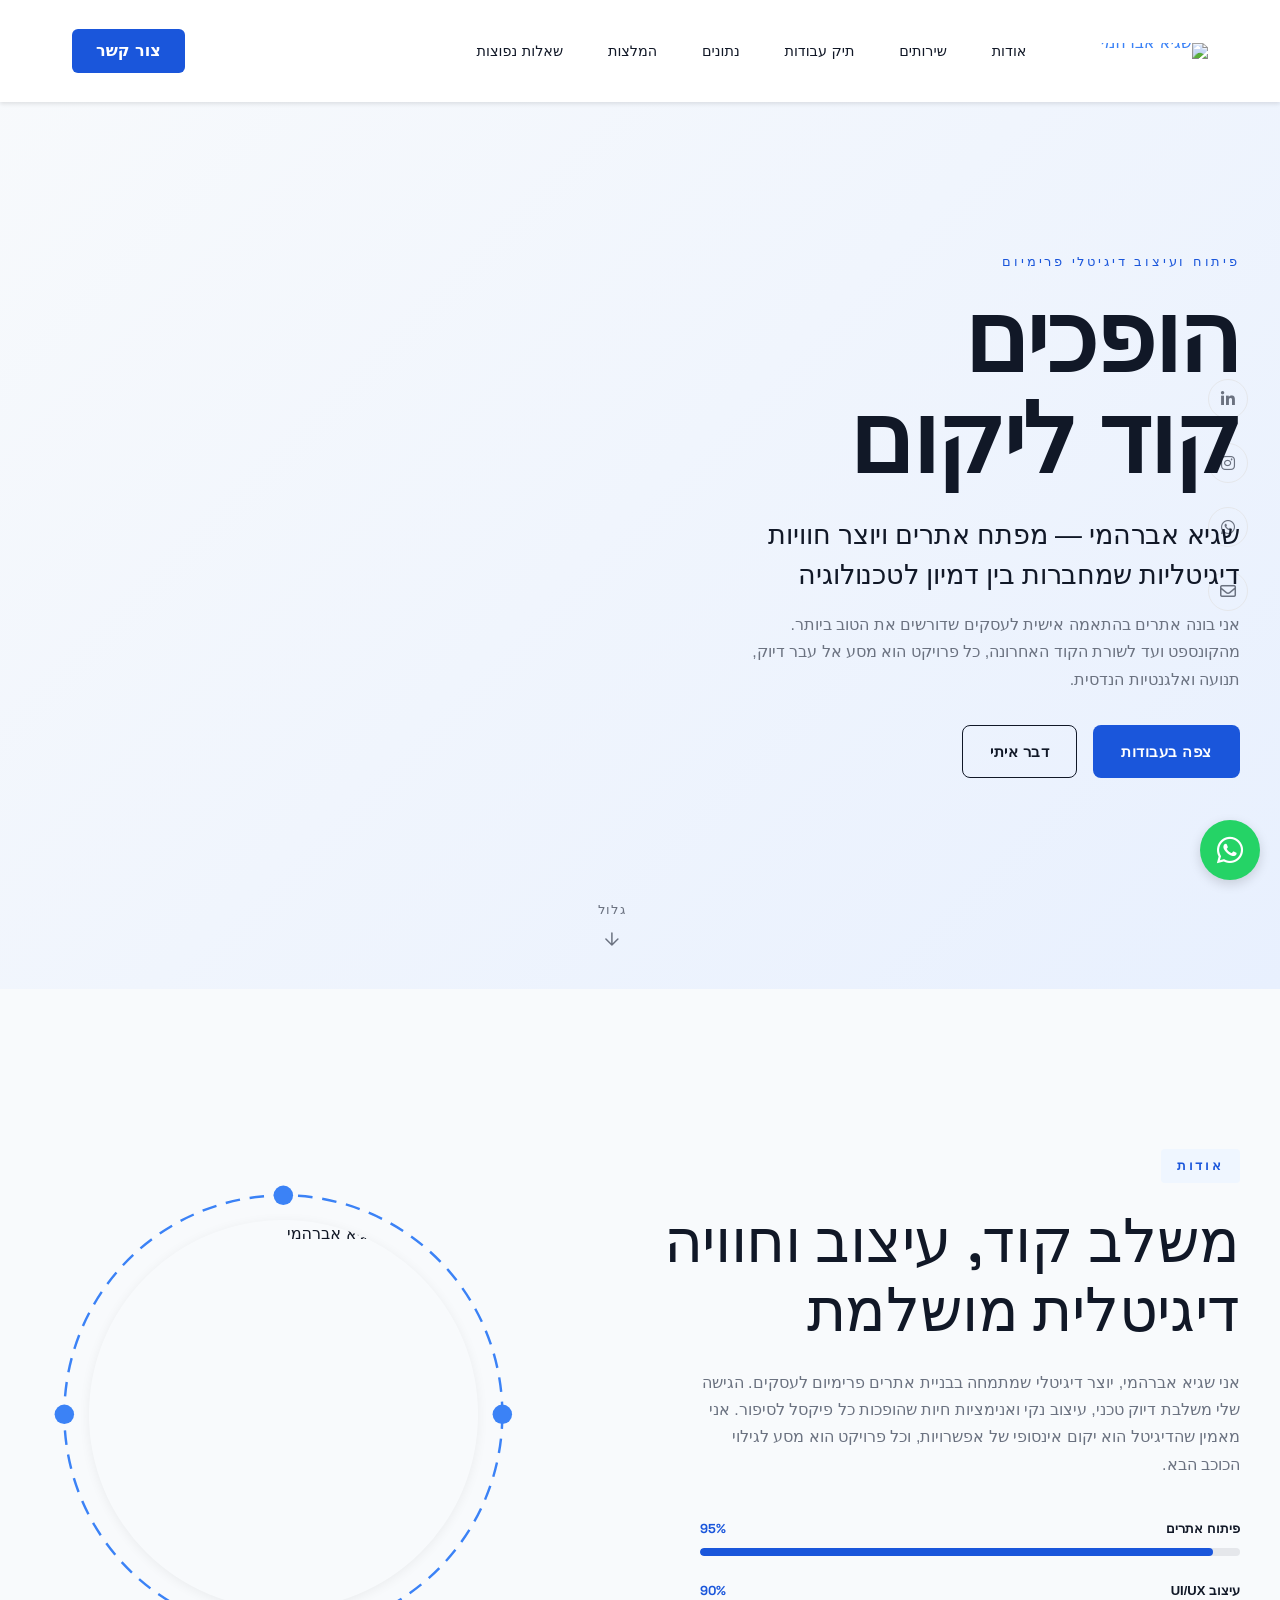
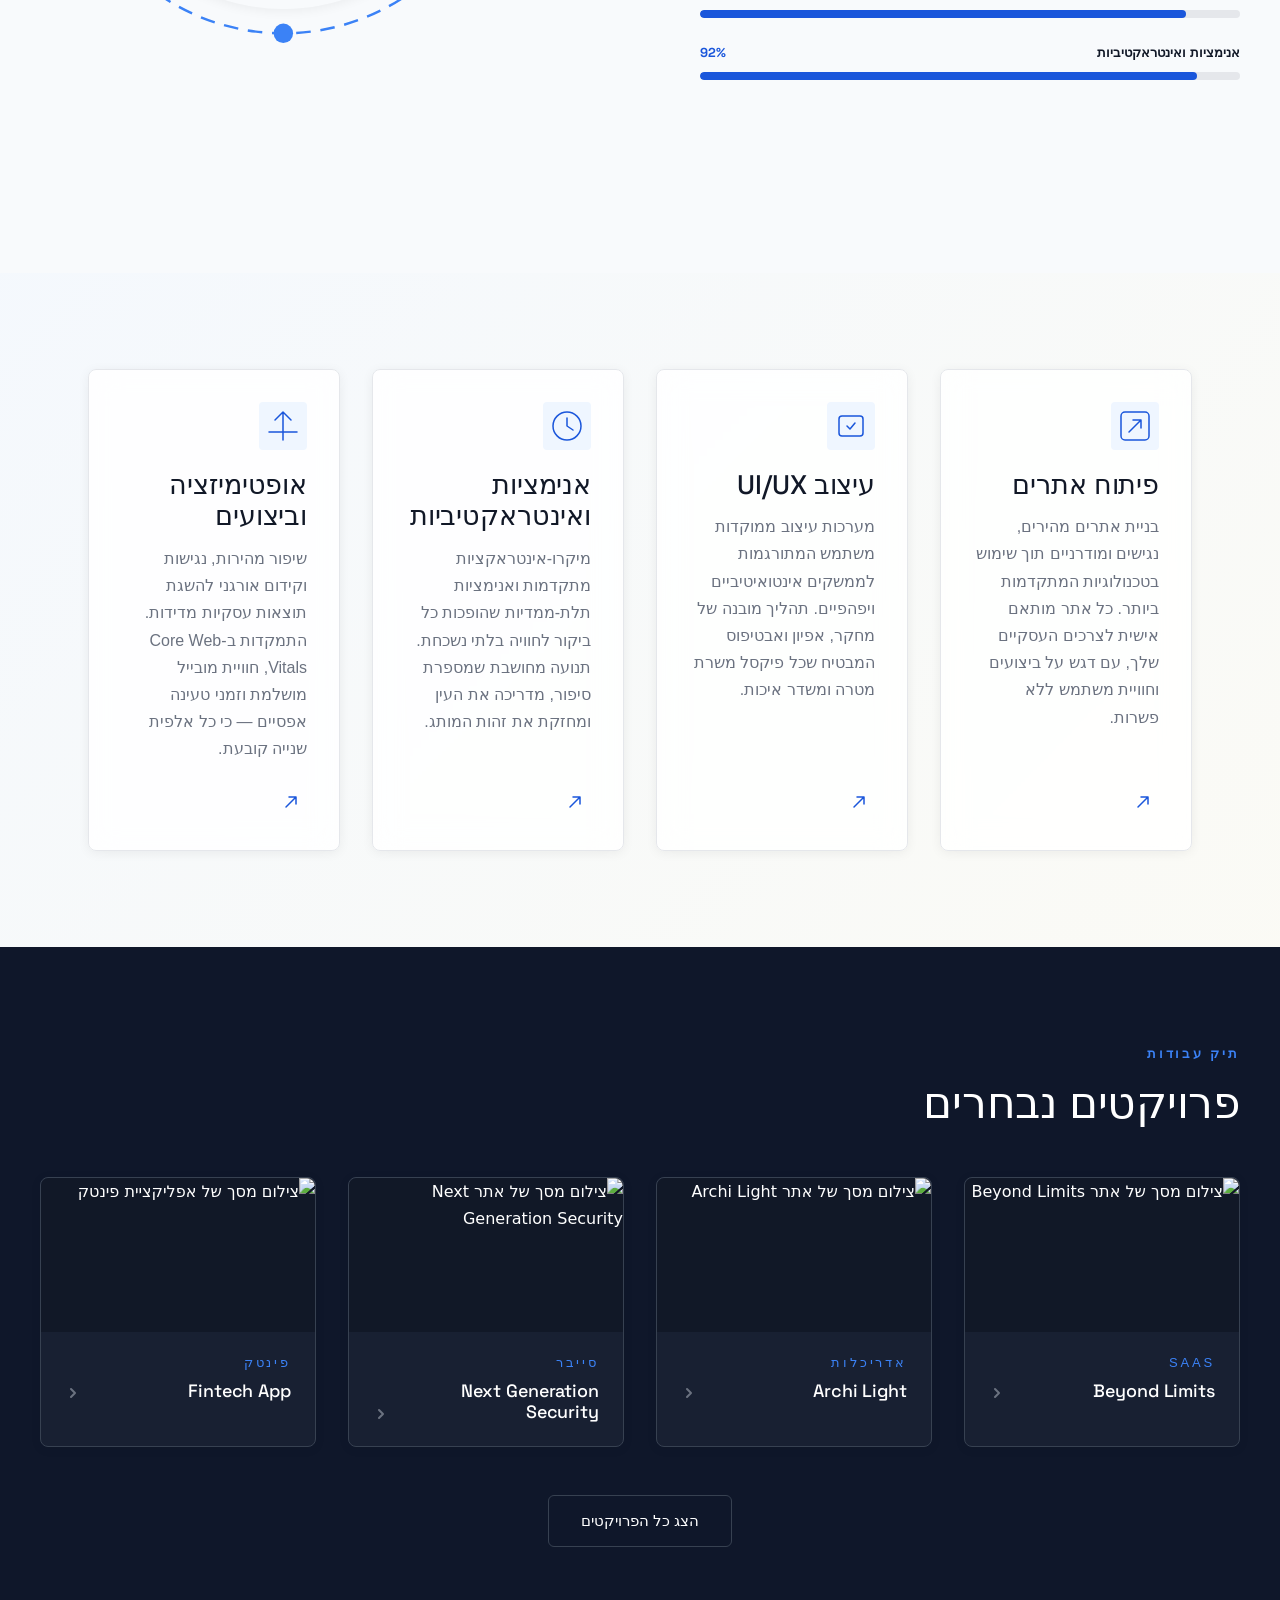
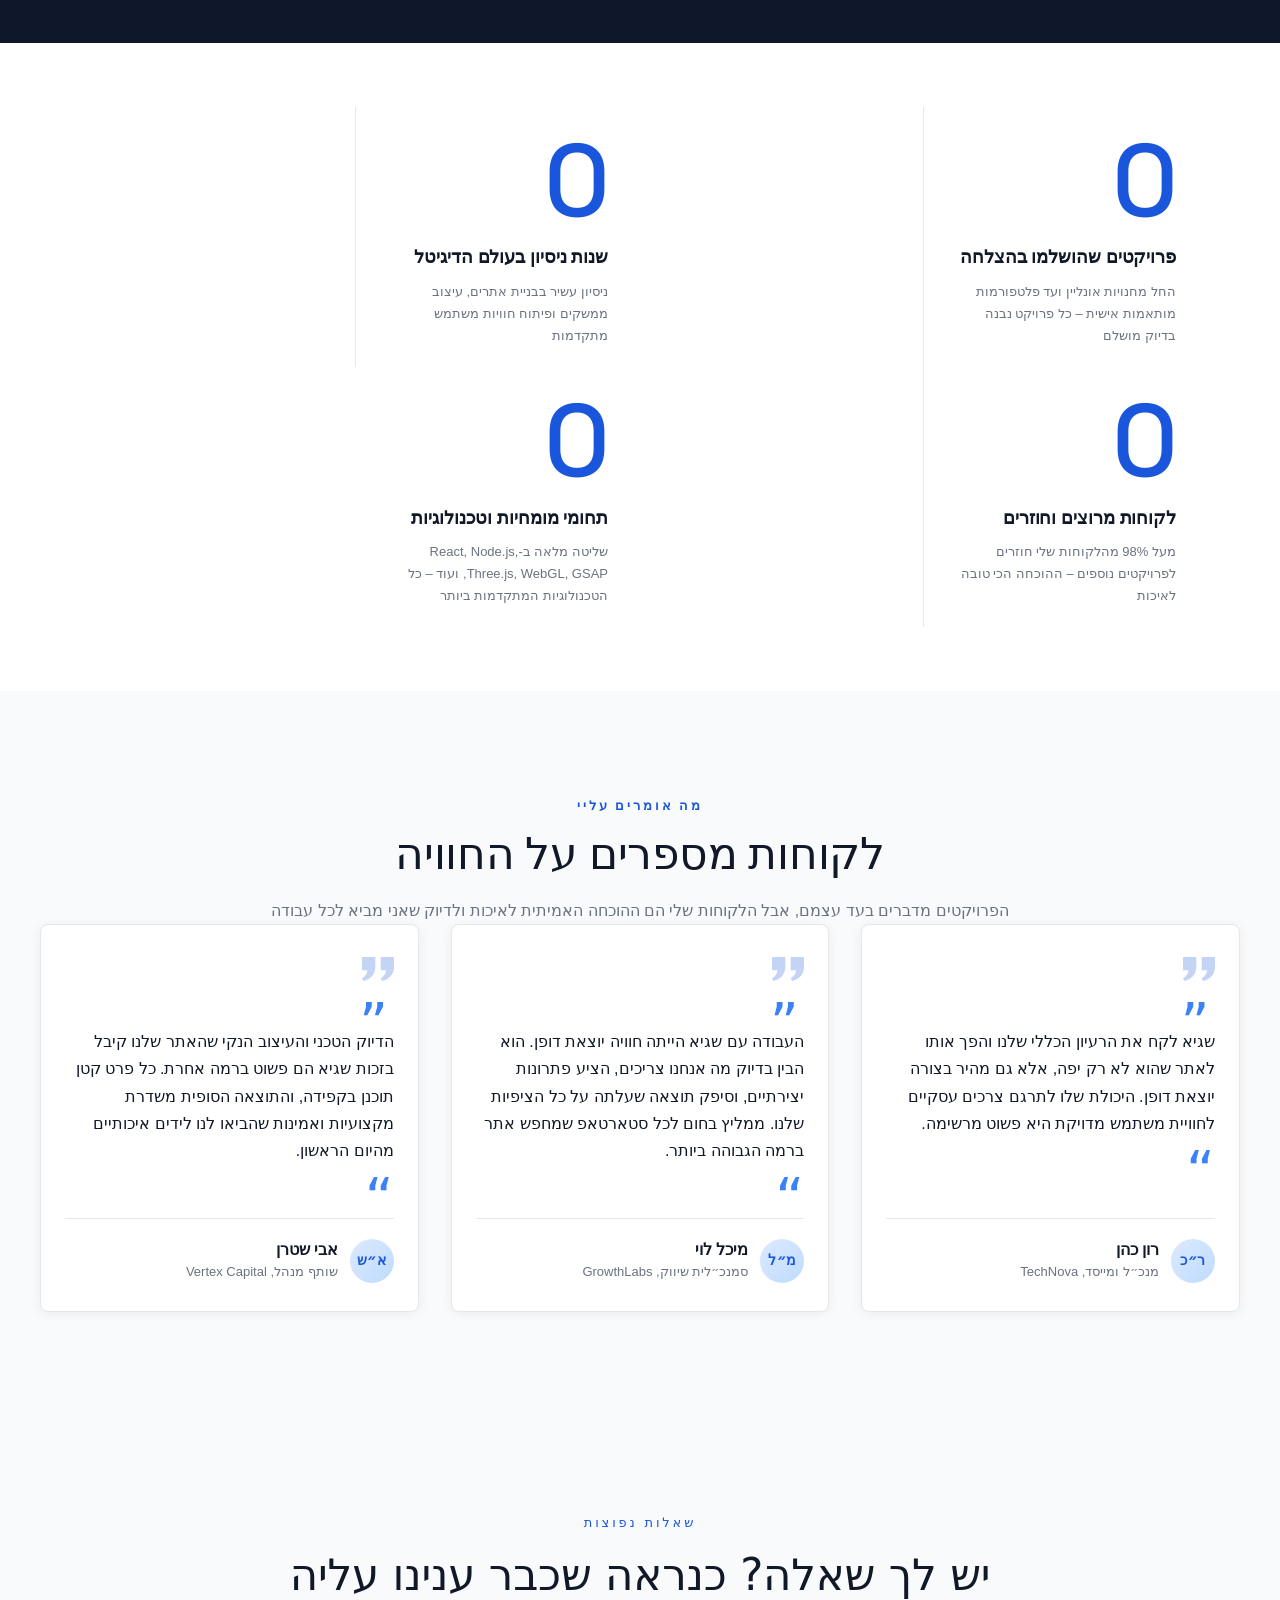
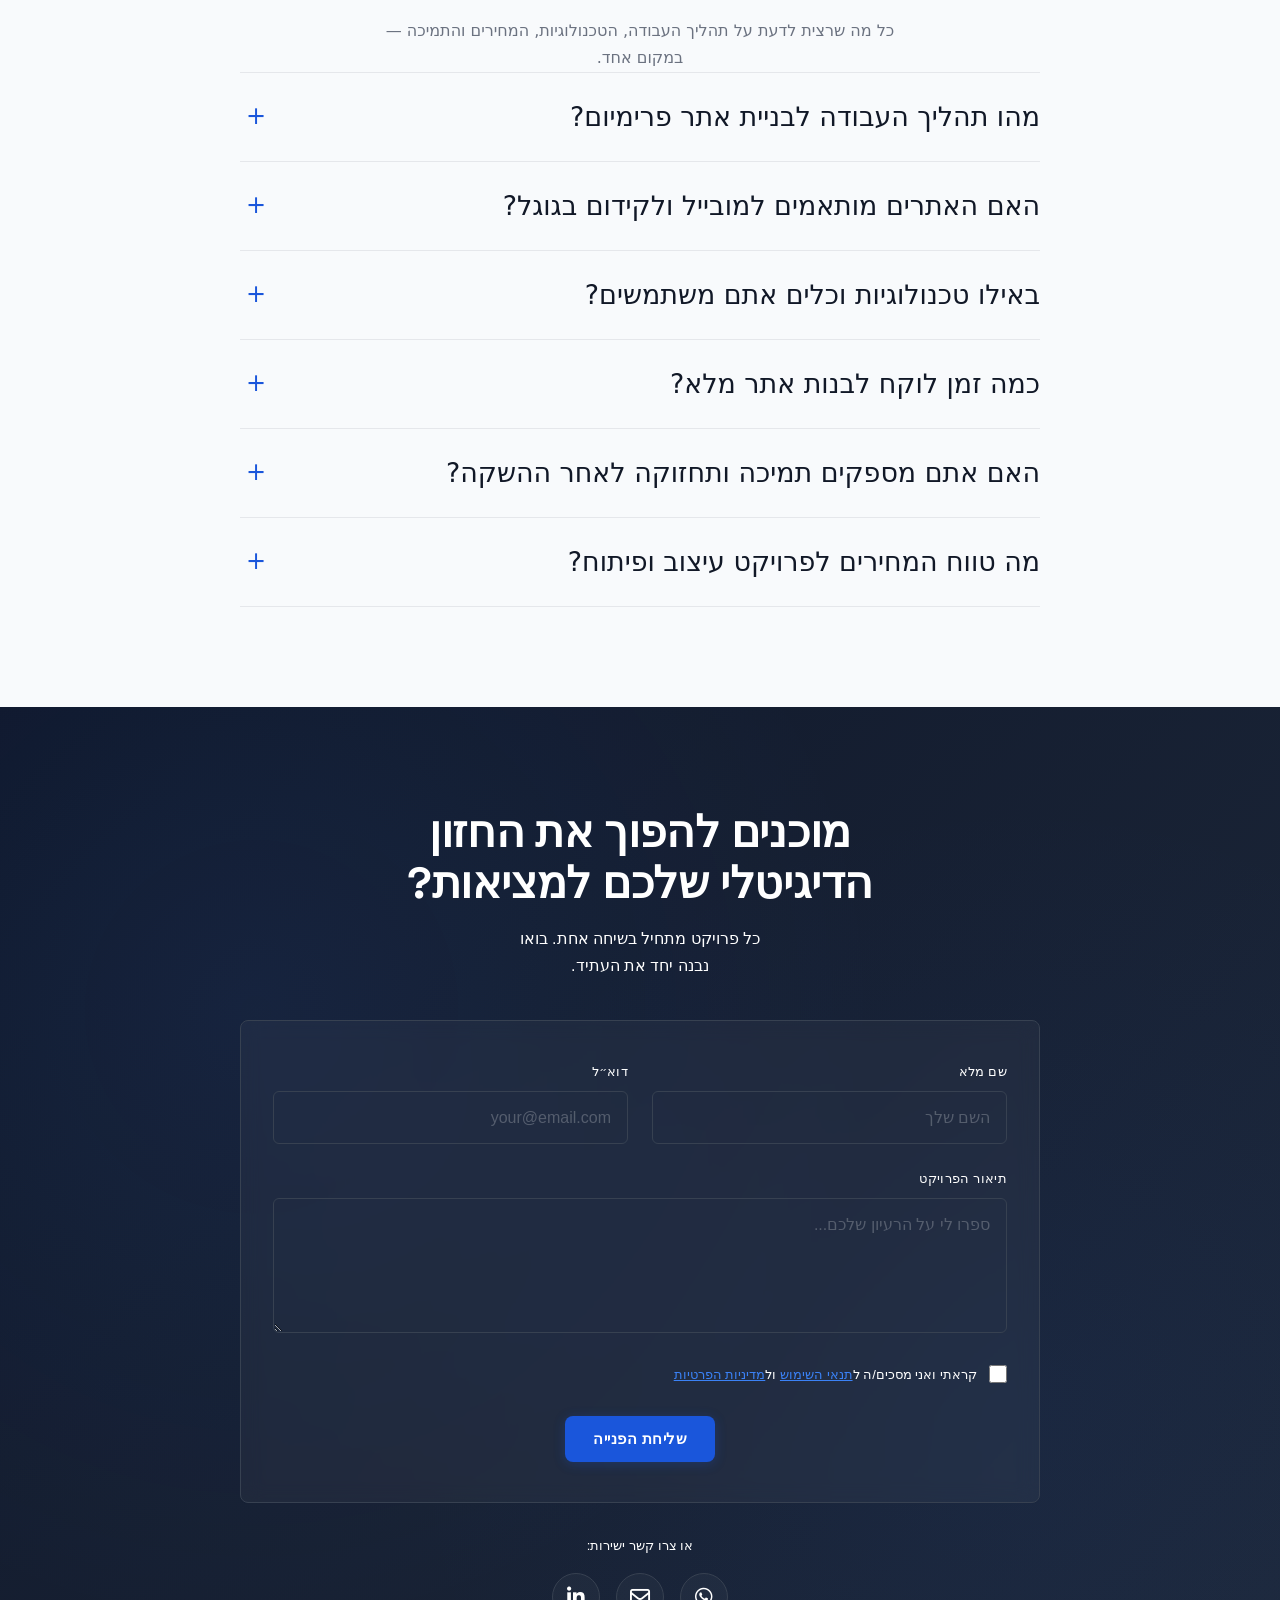
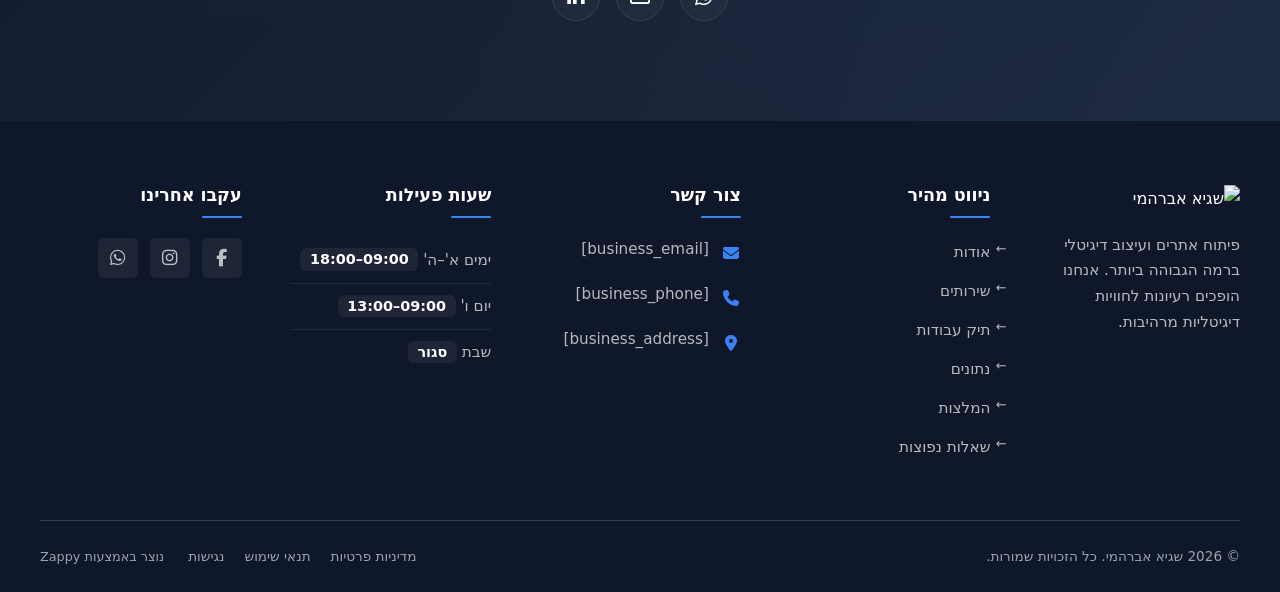
==== commit a15d8c25: "Incremental sync: 1 page(s) — resize_section_height" ====
--- a/index.html
+++ b/index.html
@@ -848,7 +848,7 @@
     <!-- Text Column -->
     <div class="editorial-text">
       <p class="eyebrow">פיתוח ועיצוב דיגיטלי פרימיום</p>
-      <h1 class="display-xl" data-reveal="up" >הופכים<br>קוד ליקום</h1>
+      <h1 class="display-xl" data-reveal="up" style="">הופכים<br>קוד ליקום</h1>
       <h3 class="index-hero-section__subtitle">שגיא אברהמי — מפתח אתרים ויוצר חוויות דיגיטליות שמחברות בין דמיון לטכנולוגיה</h3>
       <p class="index-hero-section__body">אני בונה אתרים בהתאמה אישית לעסקים שדורשים את הטוב ביותר. מהקונספט ועד לשורת הקוד האחרונה, כל פרויקט הוא מסע אל עבר דיוק, תנועה ואלגנטיות הנדסית.</p>
       <div class="index-hero-section__cta-group" id="zappy-section-2">
@@ -872,15 +872,15 @@
   </div>
 </section>
 
-<section data-band-index="1" id="about" class="index-about-section" data-layout-spec="בית-about">
+<section data-band-index="1" id="about" class="index-about-section" data-layout-spec="בית-about" style="min-height: 883.562px !important;">
   <div class="editorial-section" id="zappy-section-5">
     <div class="editorial-grid">
-      <div class="editorial-text" data-reveal="">
+      <div class="editorial-text" data-reveal="" style="">
         <p class="eyebrow">אודות</p>
         <h2>משלב קוד, עיצוב וחוויה דיגיטלית מושלמת</h2>
         <p>אני שגיא אברהמי, יוצר דיגיטלי שמתמחה בבניית אתרים פרימיום לעסקים. הגישה שלי משלבת דיוק טכני, עיצוב נקי ואנימציות חיות שהופכות כל פיקסל לסיפור. אני מאמין שהדיגיטל הוא יקום אינסופי של אפשרויות, וכל פרויקט הוא מסע לגילוי הכוכב הבא.</p>
         <div class="skills-bars">
-          <div class="skill-item" data-reveal="">
+          <div class="skill-item" data-reveal="" style="">
             <div class="skill-header">
               <span class="skill-label">פיתוח אתרים</span>
               <span class="skill-percent">95%</span>
@@ -889,7 +889,7 @@
               <div class="skill-bar-fill" style="width: 95%;"></div>
             </div>
           </div>
-          <div class="skill-item" data-reveal="">
+          <div class="skill-item" data-reveal="" style="">
             <div class="skill-header">
               <span class="skill-label">עיצוב UI/UX</span>
               <span class="skill-percent">90%</span>
@@ -898,7 +898,7 @@
               <div class="skill-bar-fill" style="width: 90%;"></div>
             </div>
           </div>
-          <div class="skill-item" data-reveal="">
+          <div class="skill-item" data-reveal="" style="">
             <div class="skill-header">
               <span class="skill-label">אנימציות ואינטראקטיביות</span>
               <span class="skill-percent">92%</span>
@@ -909,7 +909,7 @@
           </div>
         </div>
       </div>
-      <figure class="editorial-media" data-reveal="">
+      <figure class="editorial-media" data-reveal="" style="">
         <div class="portrait-wrapper">
           <div class="portrait-ring">
             <svg data-no-icon-edit="true" aria-hidden="true" viewBox="0 0 200 200" xmlns="http://www.w3.org/2000/svg">
@@ -921,7 +921,7 @@
             </svg>
           </div>
           <div class="portrait-image">
-            <img loading="lazy" decoding="async" data-placeholder="index-about-team-portrait-1" data-context="Black and white portrait photograph of a young man with short dark hair and beard, wearing a black t-shirt, looking to the side in a three-quarter profile pose, cropped at the shoulders. Composition: three-quarter profile, head and shoulders, isolated cutout inside a circular frame with a decorative dashed ring border. Framing: centered within a circular mask, surrounded by a thin dashed circular border with small blue dot accents at cardinal points. Background: transparent over white section background. Treatment: background-removed cutout" data-treatment="background-removed cutout" data-dominant-color="#888888" data-aspect-ratio="1:1" class="cutout" alt="פורטרט של שגיא אברהמי" width="600" height="600" src="/assets/site-index-about-team-portrait-1.webp">
+            <img loading="lazy" decoding="async" data-placeholder="index-about-team-portrait-1" data-context="Black and white portrait photograph of a young man with short dark hair and beard, wearing a black t-shirt, looking to the side in a three-quarter profile pose, cropped at the shoulders. Composition: three-quarter profile, head and shoulders, isolated cutout inside a circular frame with a decorative dashed ring border. Framing: centered within a circular mask, surrounded by a thin dashed circular border with small blue dot accents at cardinal points. Background: transparent over white section background. Treatment: background-removed cutout" data-treatment="background-removed cutout" data-dominant-color="#888888" data-aspect-ratio="1:1" class="cutout" alt="פורטרט של שגיא אברהמי" width="600" height="600" src="/assets/site-index-about-team-portrait-1.webp" data-element-type="image" data-element-id="img-1782034985197-9vq8w4fju" style="">
           </div>
         </div>
       </figure>
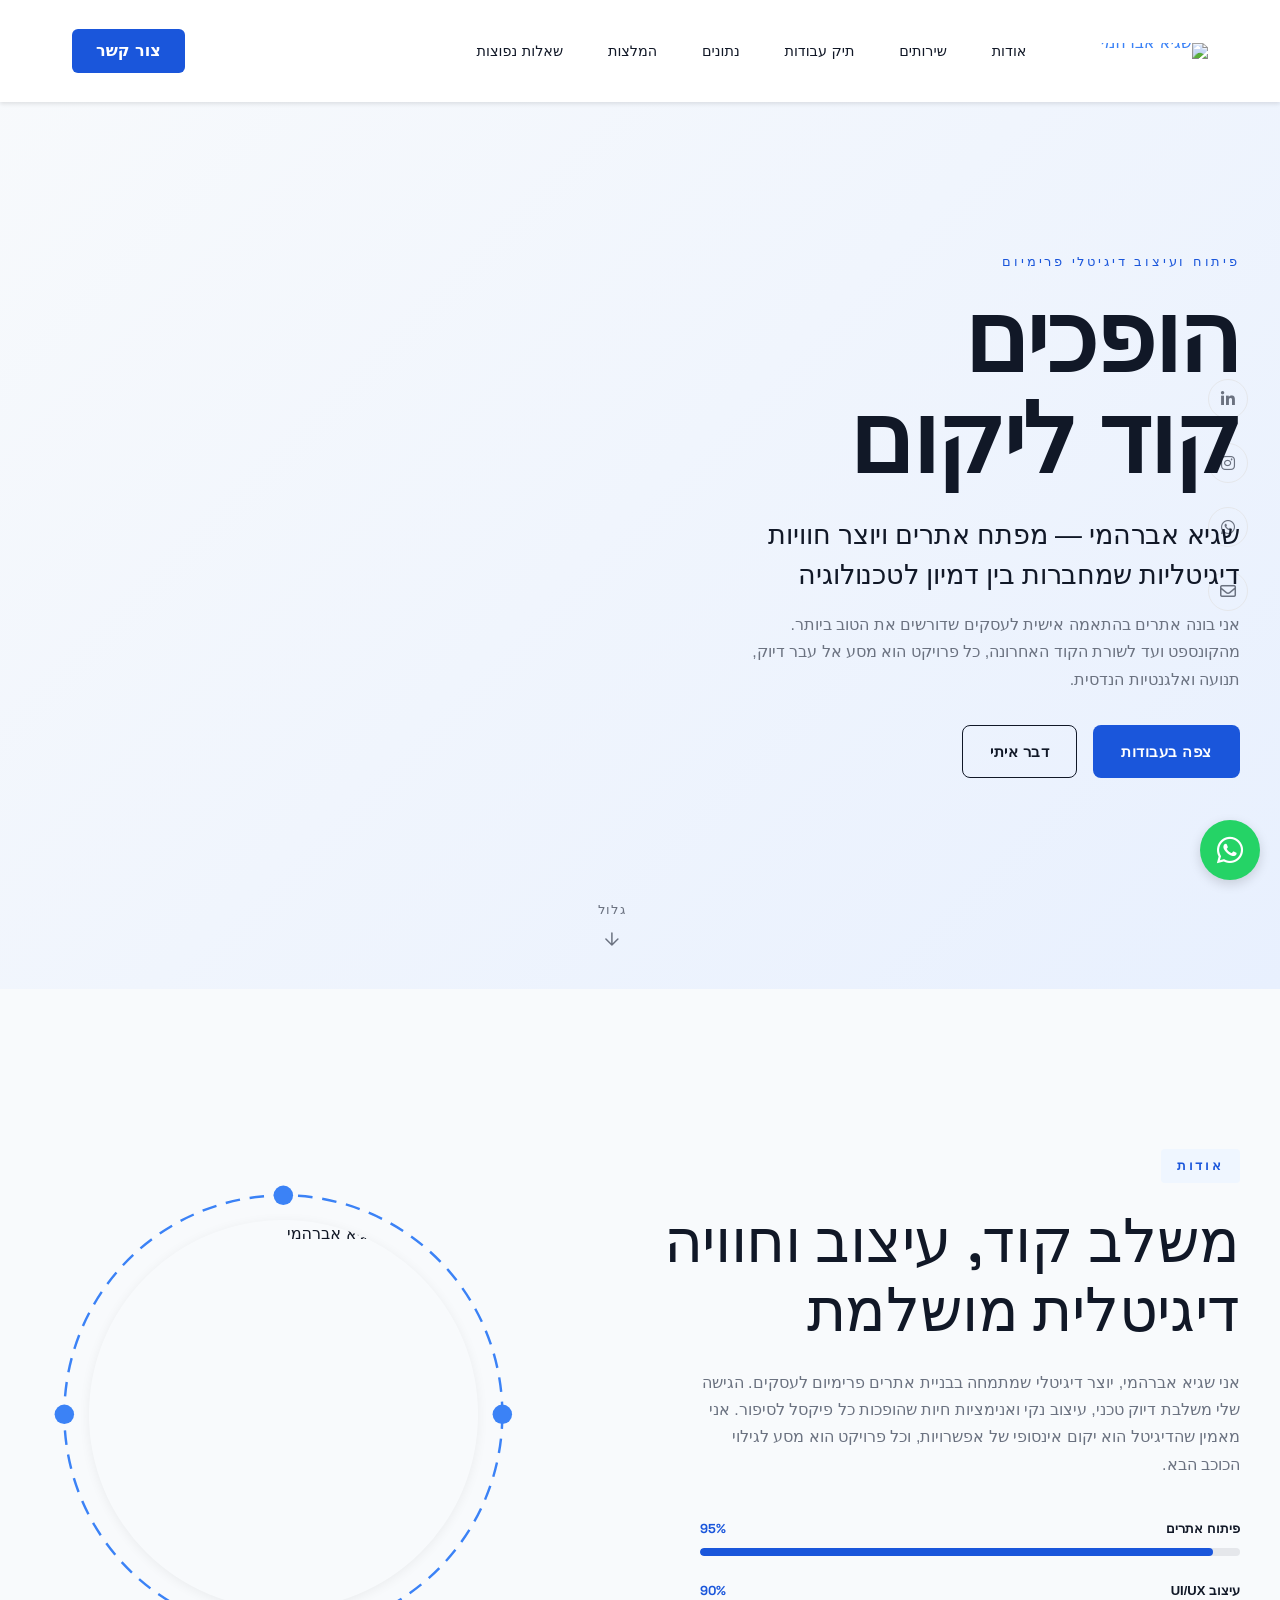
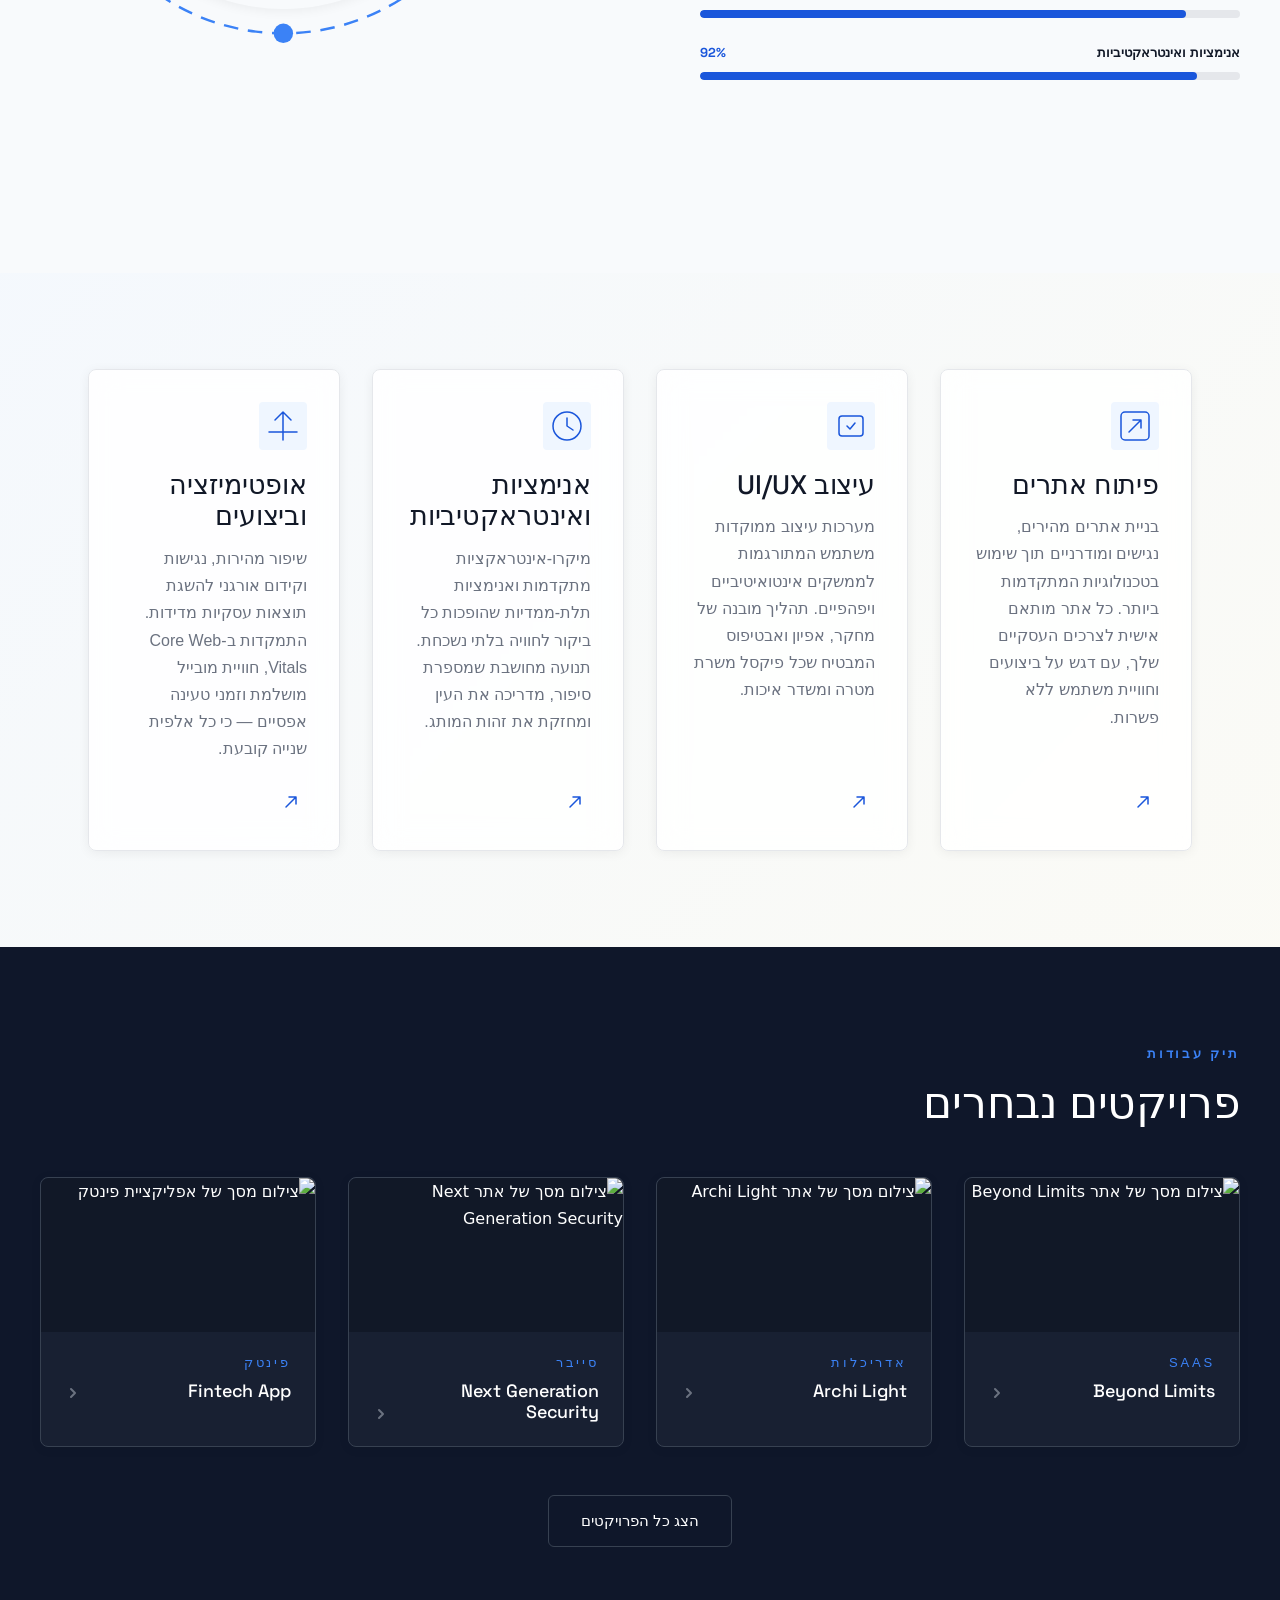
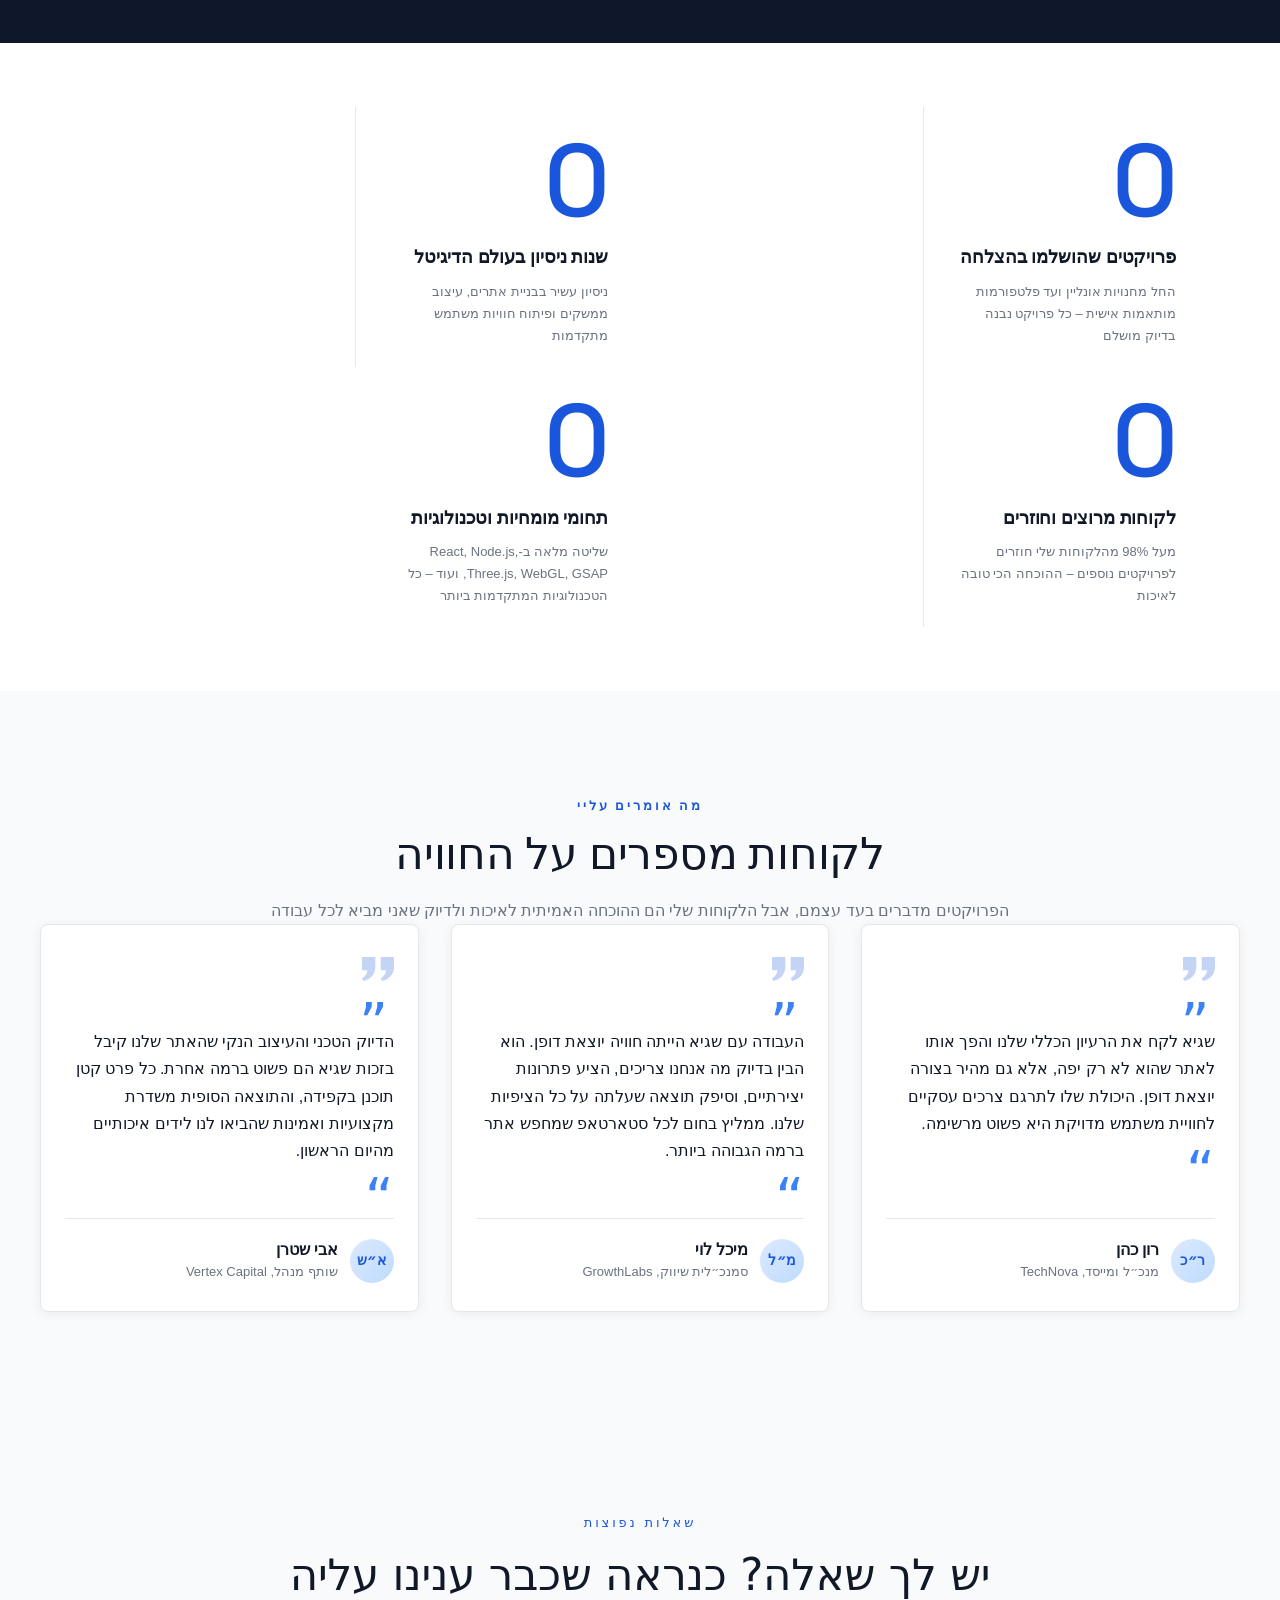
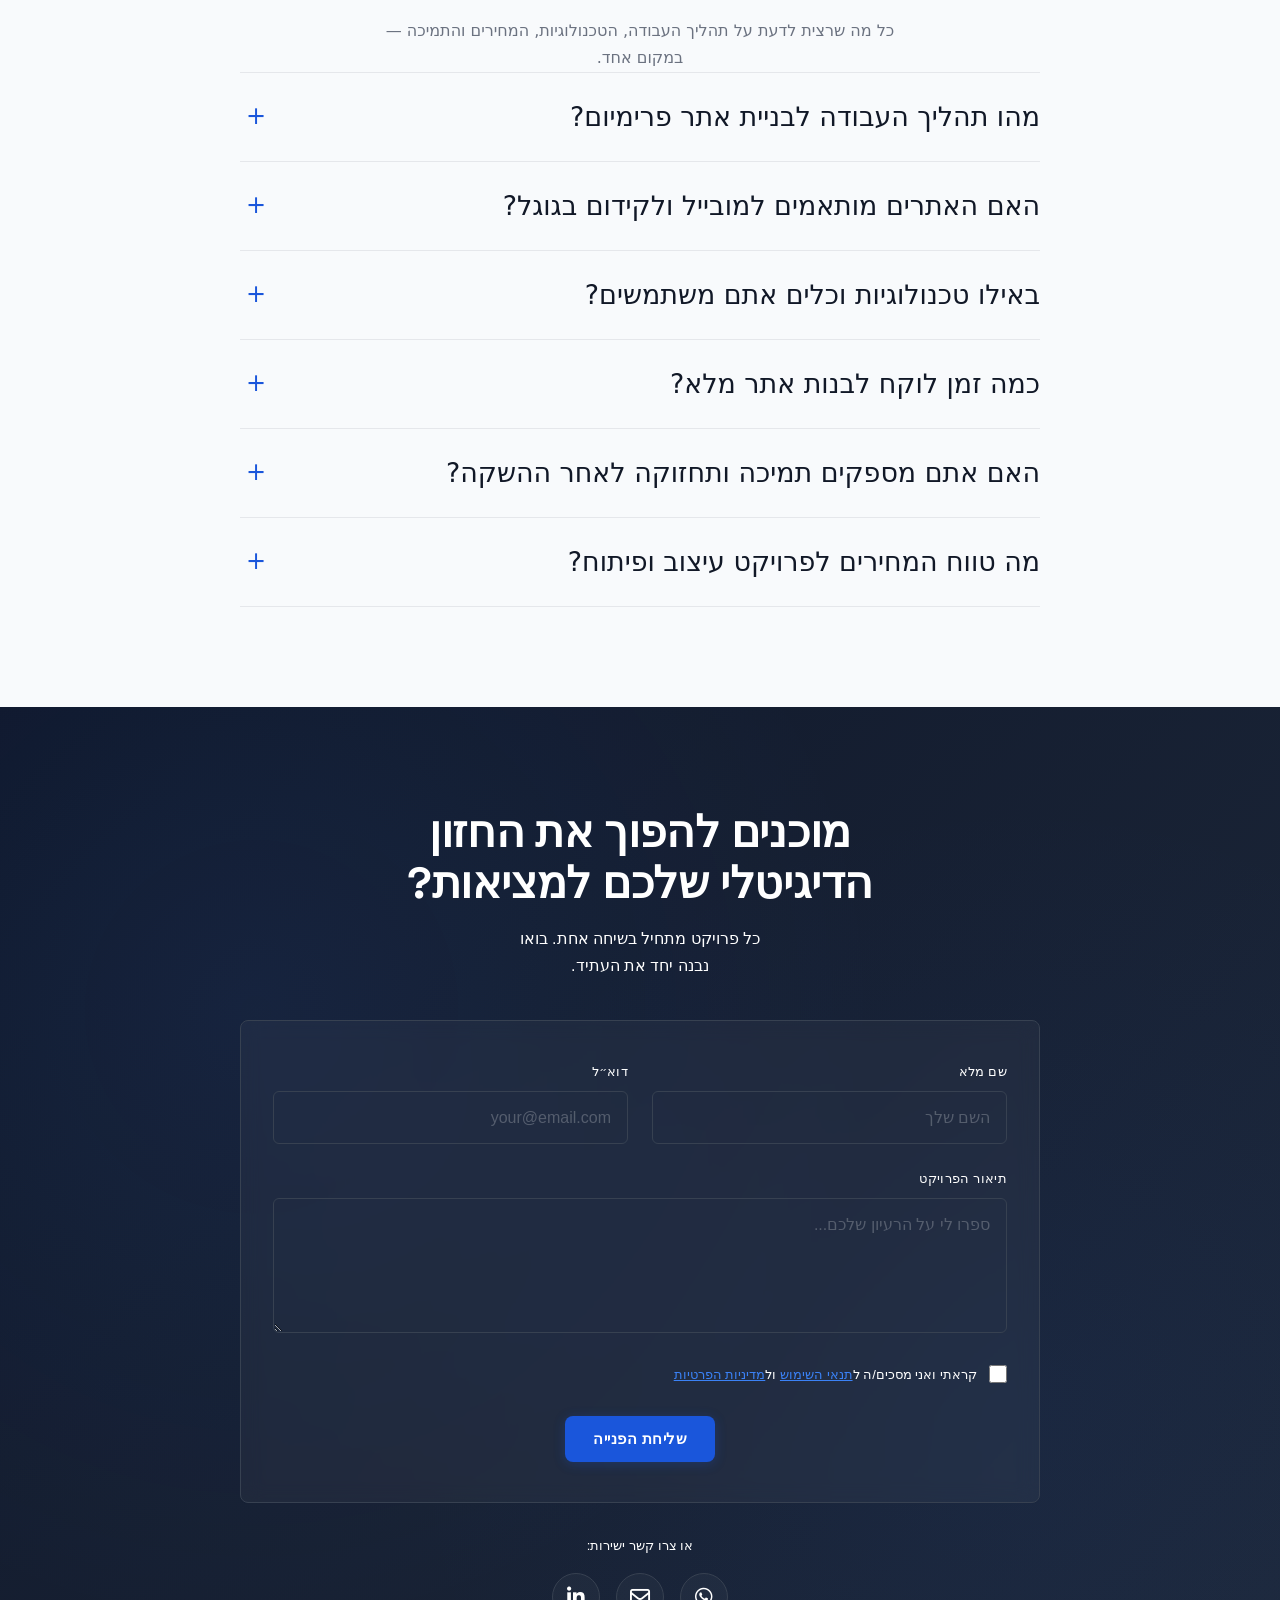
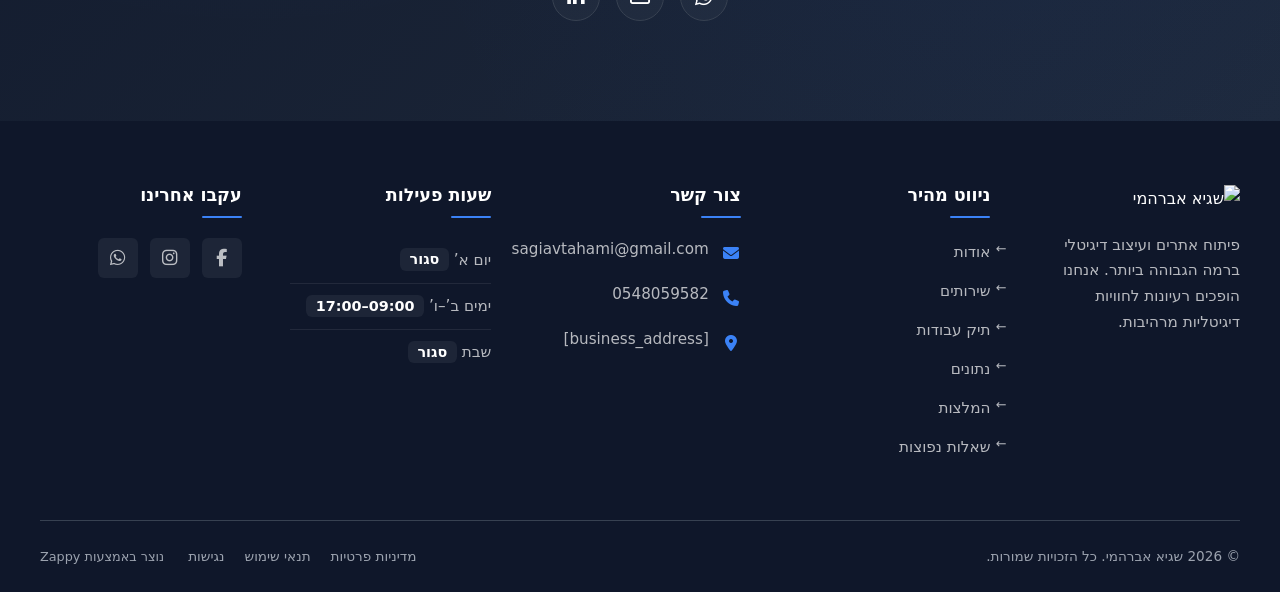
==== commit 2f5b1407: "Background sync: Progressive GitHub Sync" ====
--- a/index.html
+++ b/index.html
@@ -363,7 +363,7 @@
       <path d="M18 6L6 18M6 6l12 12" stroke="currentColor" stroke-width="2" stroke-linecap="round"></path>
     </svg>
   </button>
-  <button class="phone-header-btn" data-phone="[business_phone]" aria-label="Call">
+  <button class="phone-header-btn" data-phone="0548059582" aria-label="Call">
     <svg width="20" height="20" viewBox="0 0 24 24" fill="currentColor">
       <path d="M22 16.92v3a2 2 0 0 1-2.18 2 19.79 19.79 0 0 1-8.63-3.07 19.5 19.5 0 0 1-6-6 19.79 19.79 0 0 1-3.07-8.67A2 2 0 0 1 4.11 2h3a2 2 0 0 1 2 1.72 12.84 12.84 0 0 0 .7 2.81 2 2 0 0 1-.45 2.11L8.09 9.91a16 16 0 0 0 6 6l1.27-1.27a2 2 0 0 1 2.11-.45 12.84 12.84 0 0 0 2.81.7A2 2 0 0 1 22 16.92z"></path>
     </svg>
@@ -817,7 +817,7 @@
         const phoneLinks = document.querySelectorAll('a[href^="tel:"]');
         const phoneNumber = phoneLinks.length > 0 
           ? phoneLinks[0].getAttribute('href').replace('tel:', '')
-          : '[business_phone]';
+          : '0548059582';
         
         window.location.href = 'tel:' + phoneNumber;
         console.log('[Navbar] Phone button clicked');
@@ -848,7 +848,7 @@
     <!-- Text Column -->
     <div class="editorial-text">
       <p class="eyebrow">פיתוח ועיצוב דיגיטלי פרימיום</p>
-      <h1 class="display-xl" data-reveal="up" style="">הופכים<br>קוד ליקום</h1>
+      <h1 class="display-xl" data-reveal="up" >הופכים<br>קוד ליקום</h1>
       <h3 class="index-hero-section__subtitle">שגיא אברהמי — מפתח אתרים ויוצר חוויות דיגיטליות שמחברות בין דמיון לטכנולוגיה</h3>
       <p class="index-hero-section__body">אני בונה אתרים בהתאמה אישית לעסקים שדורשים את הטוב ביותר. מהקונספט ועד לשורת הקוד האחרונה, כל פרויקט הוא מסע אל עבר דיוק, תנועה ואלגנטיות הנדסית.</p>
       <div class="index-hero-section__cta-group" id="zappy-section-2">
@@ -875,12 +875,12 @@
 <section data-band-index="1" id="about" class="index-about-section" data-layout-spec="בית-about" style="min-height: 883.562px !important;">
   <div class="editorial-section" id="zappy-section-5">
     <div class="editorial-grid">
-      <div class="editorial-text" data-reveal="" style="">
+      <div class="editorial-text" data-reveal="" >
         <p class="eyebrow">אודות</p>
         <h2>משלב קוד, עיצוב וחוויה דיגיטלית מושלמת</h2>
         <p>אני שגיא אברהמי, יוצר דיגיטלי שמתמחה בבניית אתרים פרימיום לעסקים. הגישה שלי משלבת דיוק טכני, עיצוב נקי ואנימציות חיות שהופכות כל פיקסל לסיפור. אני מאמין שהדיגיטל הוא יקום אינסופי של אפשרויות, וכל פרויקט הוא מסע לגילוי הכוכב הבא.</p>
         <div class="skills-bars">
-          <div class="skill-item" data-reveal="" style="">
+          <div class="skill-item" data-reveal="" >
             <div class="skill-header">
               <span class="skill-label">פיתוח אתרים</span>
               <span class="skill-percent">95%</span>
@@ -889,7 +889,7 @@
               <div class="skill-bar-fill" style="width: 95%;"></div>
             </div>
           </div>
-          <div class="skill-item" data-reveal="" style="">
+          <div class="skill-item" data-reveal="" >
             <div class="skill-header">
               <span class="skill-label">עיצוב UI/UX</span>
               <span class="skill-percent">90%</span>
@@ -898,7 +898,7 @@
               <div class="skill-bar-fill" style="width: 90%;"></div>
             </div>
           </div>
-          <div class="skill-item" data-reveal="" style="">
+          <div class="skill-item" data-reveal="" >
             <div class="skill-header">
               <span class="skill-label">אנימציות ואינטראקטיביות</span>
               <span class="skill-percent">92%</span>
@@ -909,7 +909,7 @@
           </div>
         </div>
       </div>
-      <figure class="editorial-media" data-reveal="" style="">
+      <figure class="editorial-media" data-reveal="" >
         <div class="portrait-wrapper">
           <div class="portrait-ring">
             <svg data-no-icon-edit="true" aria-hidden="true" viewBox="0 0 200 200" xmlns="http://www.w3.org/2000/svg">
@@ -921,7 +921,7 @@
             </svg>
           </div>
           <div class="portrait-image">
-            <img loading="lazy" decoding="async" data-placeholder="index-about-team-portrait-1" data-context="Black and white portrait photograph of a young man with short dark hair and beard, wearing a black t-shirt, looking to the side in a three-quarter profile pose, cropped at the shoulders. Composition: three-quarter profile, head and shoulders, isolated cutout inside a circular frame with a decorative dashed ring border. Framing: centered within a circular mask, surrounded by a thin dashed circular border with small blue dot accents at cardinal points. Background: transparent over white section background. Treatment: background-removed cutout" data-treatment="background-removed cutout" data-dominant-color="#888888" data-aspect-ratio="1:1" class="cutout" alt="פורטרט של שגיא אברהמי" width="600" height="600" src="/assets/site-index-about-team-portrait-1.webp" data-element-type="image" data-element-id="img-1782034985197-9vq8w4fju" style="">
+            <img loading="lazy" decoding="async" data-placeholder="index-about-team-portrait-1" data-context="Black and white portrait photograph of a young man with short dark hair and beard, wearing a black t-shirt, looking to the side in a three-quarter profile pose, cropped at the shoulders. Composition: three-quarter profile, head and shoulders, isolated cutout inside a circular frame with a decorative dashed ring border. Framing: centered within a circular mask, surrounded by a thin dashed circular border with small blue dot accents at cardinal points. Background: transparent over white section background. Treatment: background-removed cutout" data-treatment="background-removed cutout" data-dominant-color="#888888" data-aspect-ratio="1:1" class="cutout" alt="פורטרט של שגיא אברהמי" width="600" height="600" src="/assets/site-index-about-team-portrait-1.webp" data-element-type="image" data-element-id="img-1782034985197-9vq8w4fju" >
           </div>
         </div>
       </figure>
@@ -1377,11 +1377,11 @@
         <ul class="footer-contact">
           <li>
             <span class="contact-icon"><i class="fas fa-envelope"></i></span>
-            <span class="contact-text"><a href="mailto:[business_email]">[business_email]</a></span>
+            <span class="contact-text"><a href="mailto:sagiavtahami@gmail.com">sagiavtahami@gmail.com</a></span>
           </li>
           <li>
             <span class="contact-icon"><i class="fas fa-phone"></i></span>
-            <span class="contact-text"><a href="tel:[business_phone]">[business_phone]</a></span>
+            <span class="contact-text"><a href="tel:0548059582">0548059582</a></span>
           </li>
           <li><a href="/"><span class="contact-icon"><i class="fas fa-map-marker-alt"></i></span>
             <span class="contact-text">[business_address]</span></a></li>
@@ -1390,11 +1390,9 @@
 
       <div class="footer-col footer-hours-col">
         <h4>שעות פעילות</h4>
-        <ul class="footer-hours">
-          <li><a href="/"><span class="hours-day">ימים א'–ה'</span> <span class="hours-time">09:00–18:00</span></a></li>
-          <li><a href="/"><span class="hours-day">יום ו'</span> <span class="hours-time">09:00–13:00</span></a></li>
-          <li><a href="/"><span class="hours-day">שבת</span> <span class="hours-time">סגור</span></a></li>
-        </ul>
+        <ul class="footer-hours"><li><a href="/"><span class="hours-day">יום א’</span> <span class="hours-time">סגור</span></a></li>
+<li><a href="/"><span class="hours-day">ימים ב’–ו’</span> <span class="hours-time">09:00–17:00</span></a></li>
+<li><a href="/"><span class="hours-day">שבת</span> <span class="hours-time">סגור</span></a></li></ul>
       </div>
 
       <div class="footer-col footer-social-col">
@@ -1423,7 +1421,7 @@
   </div>
 </footer>
   
-  <a href="https://wa.me/[whatsapp_handle]" class="whatsapp-float" aria-label="WhatsApp">
+  <a href="https://wa.me/0548059582" class="whatsapp-float" aria-label="WhatsApp">
     <i class="fab fa-whatsapp"></i>
   </a>
   
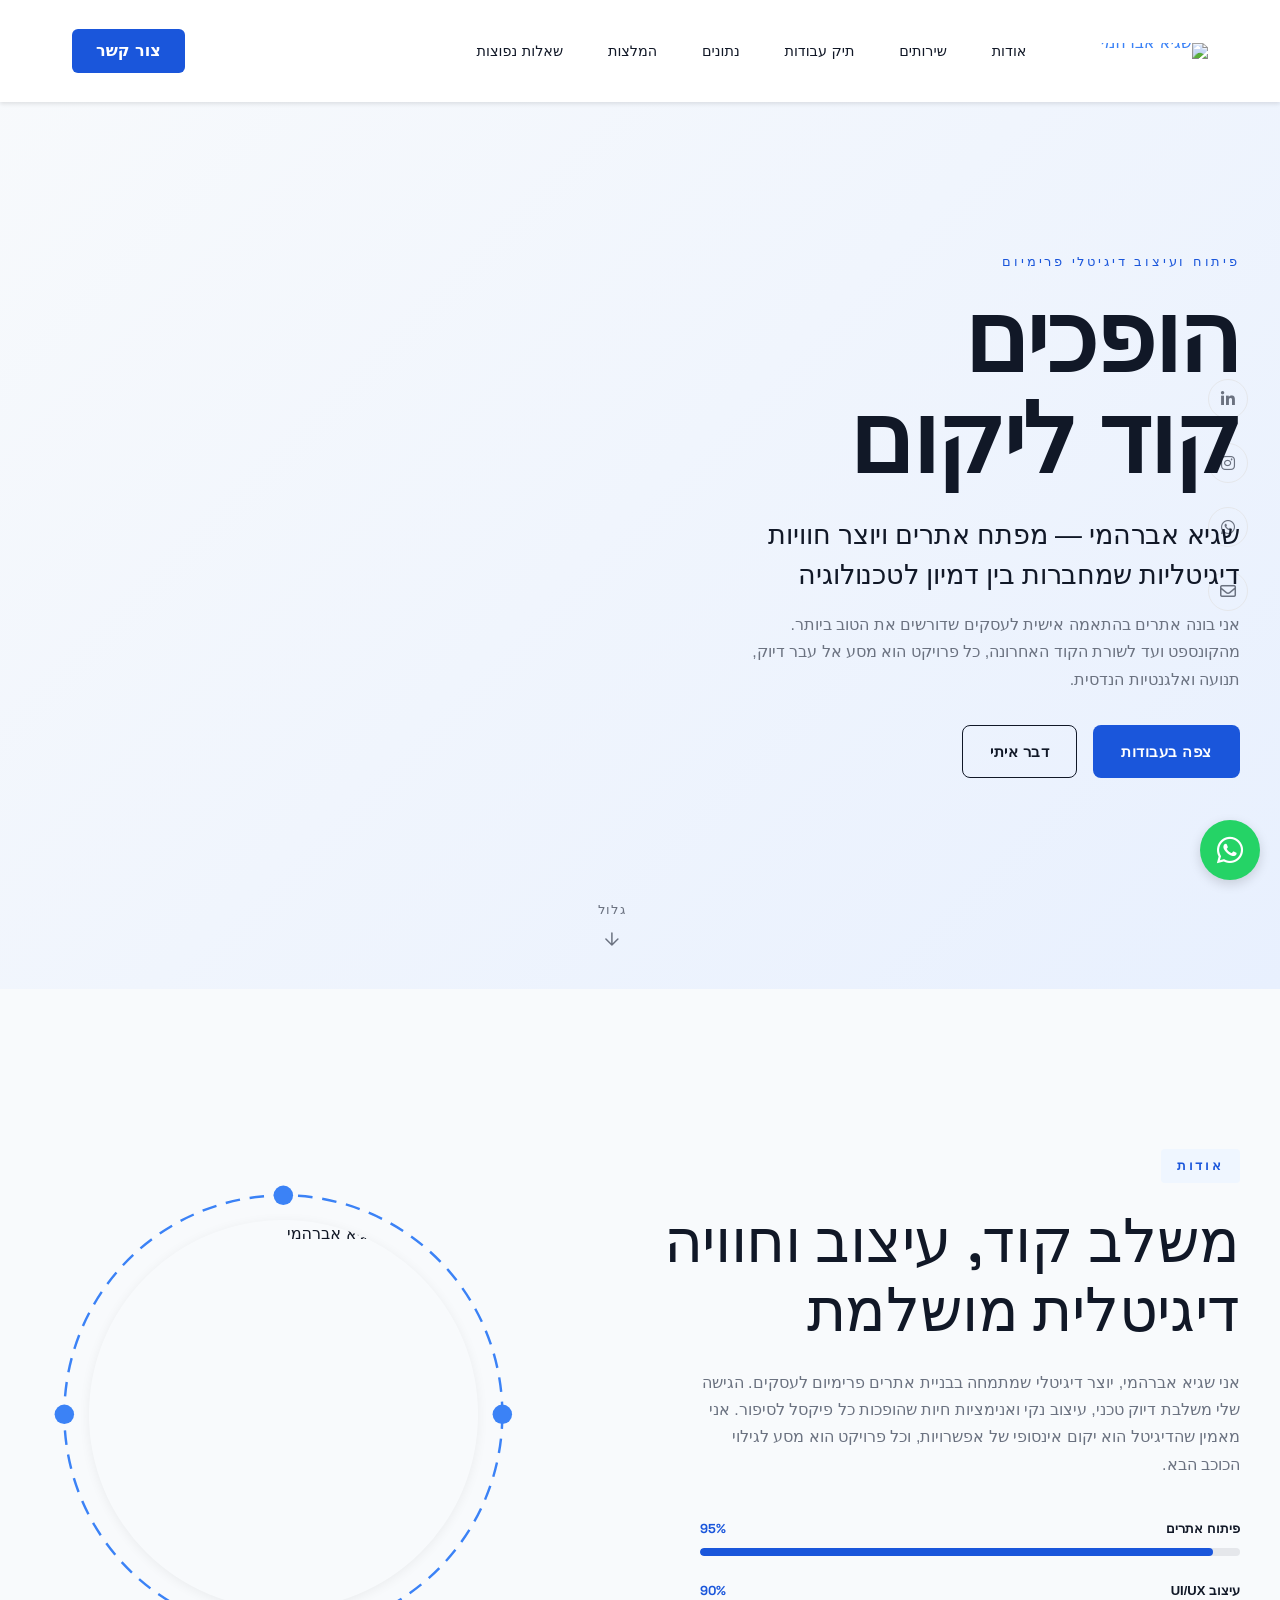
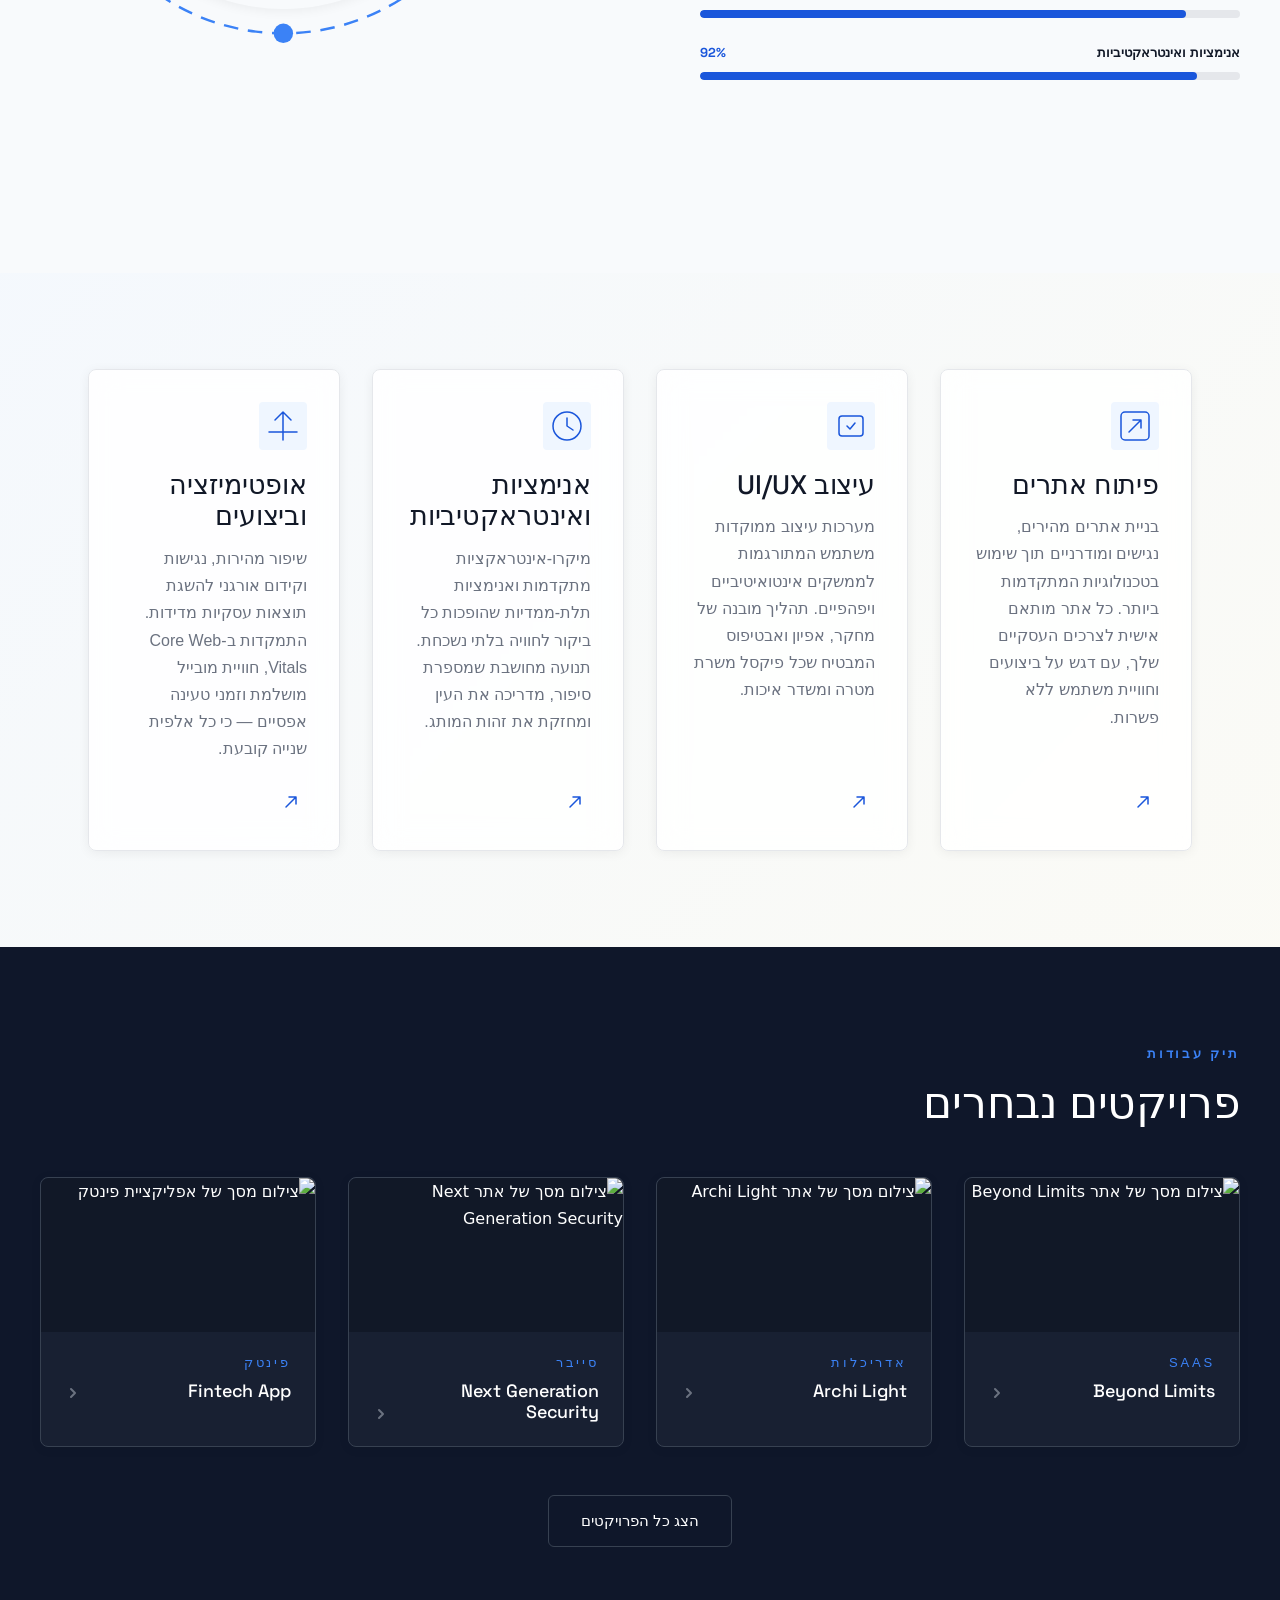
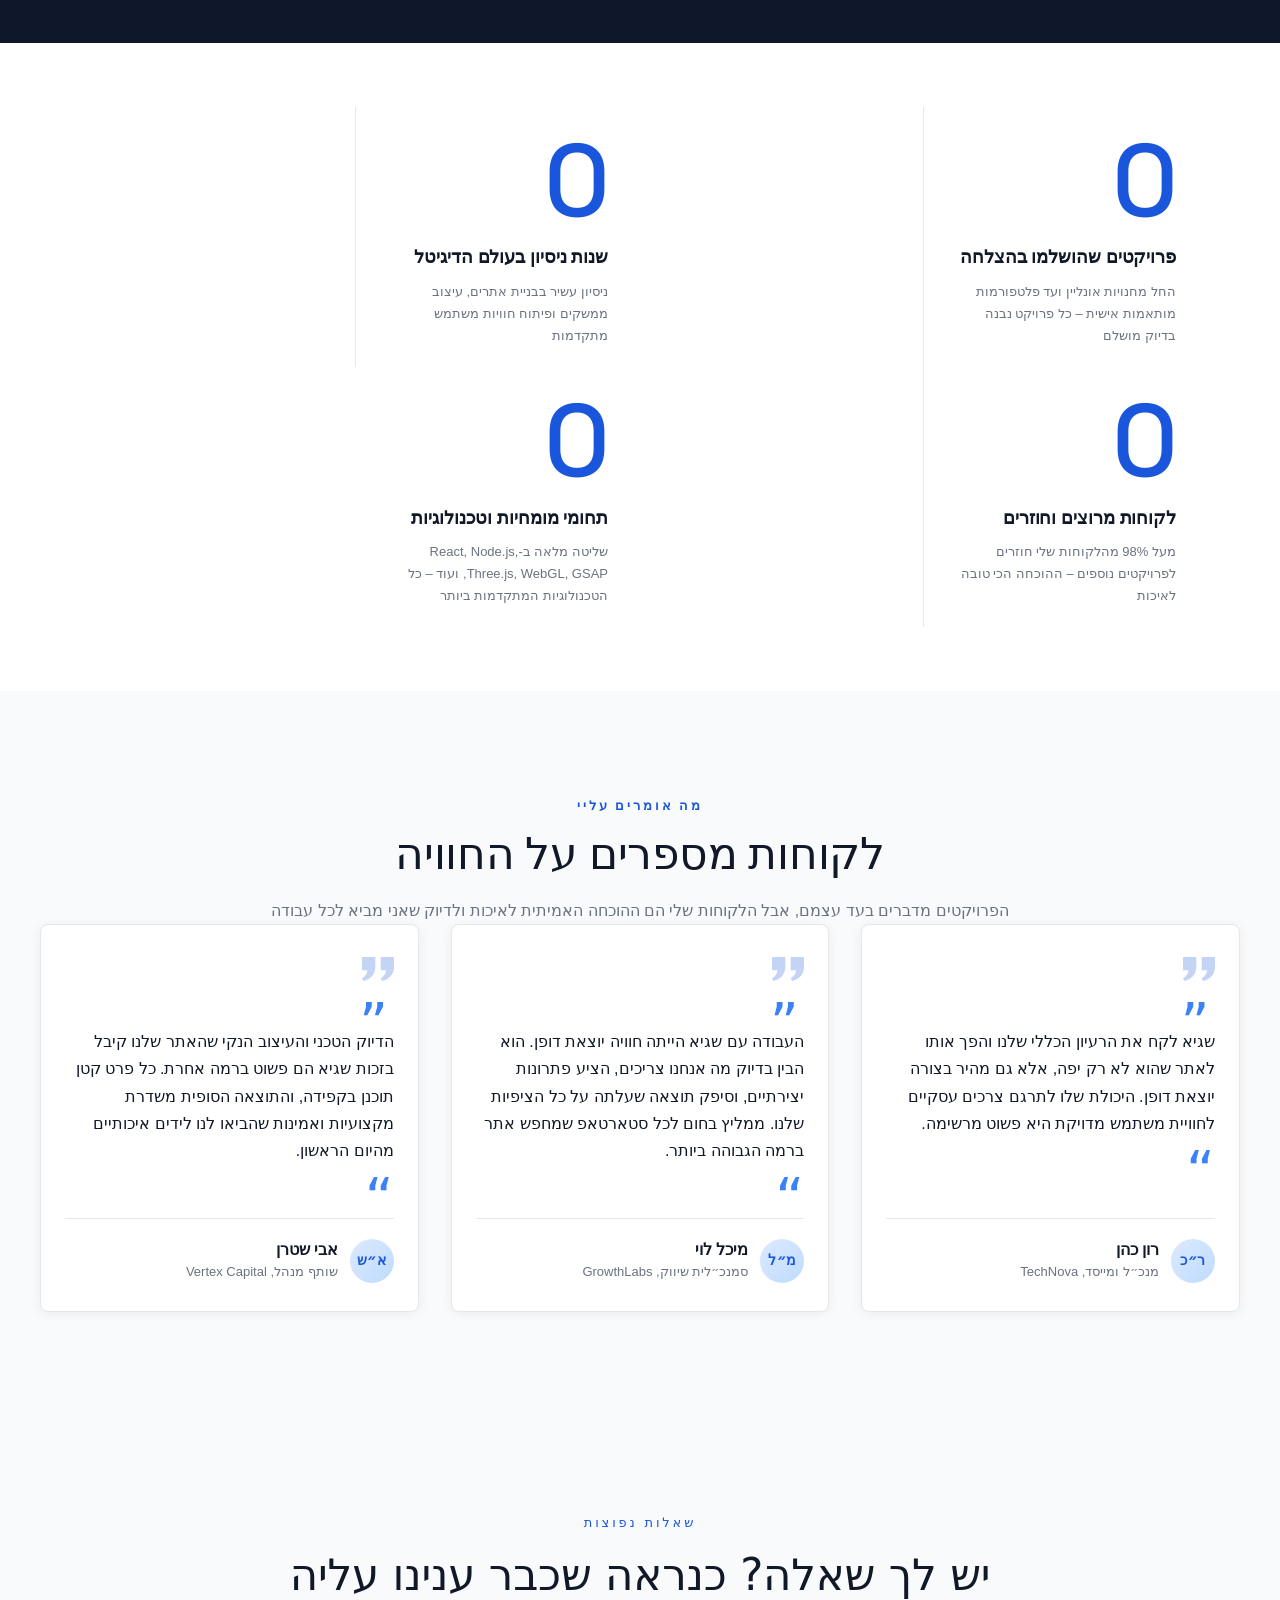
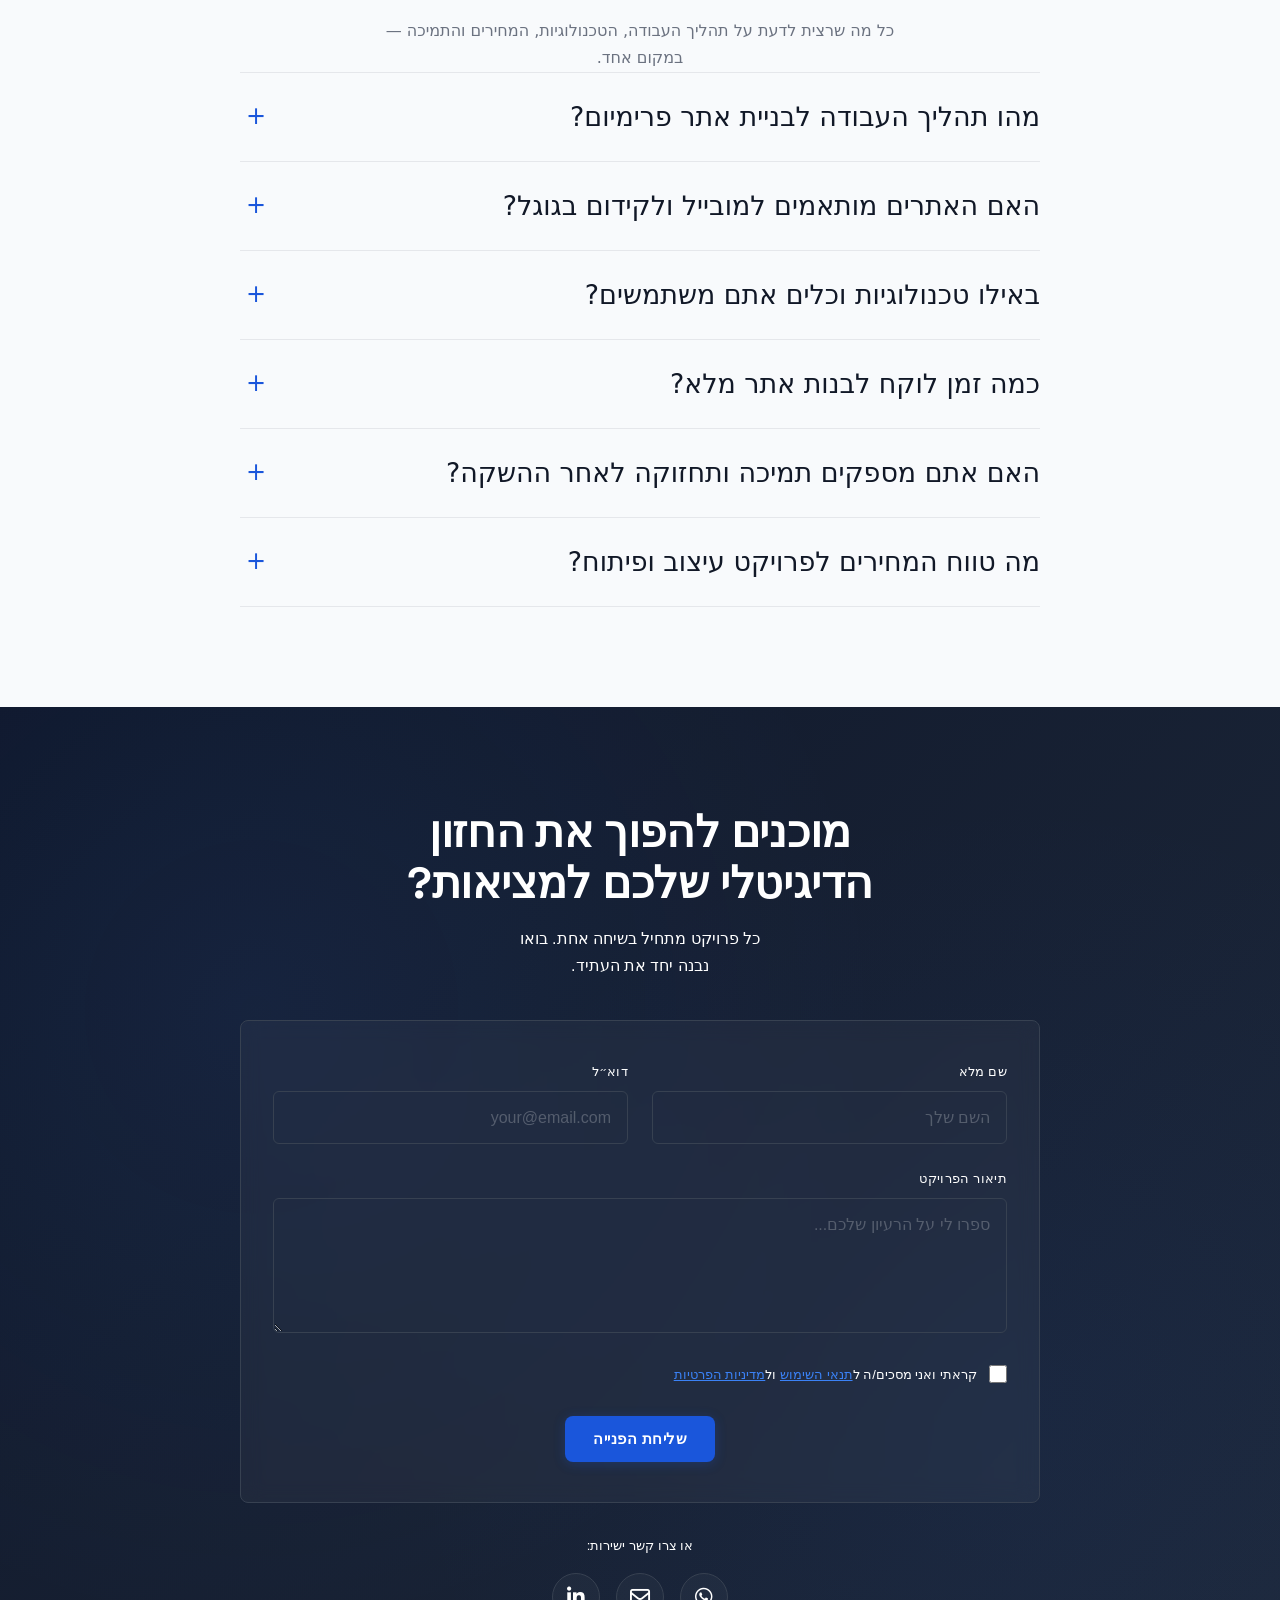
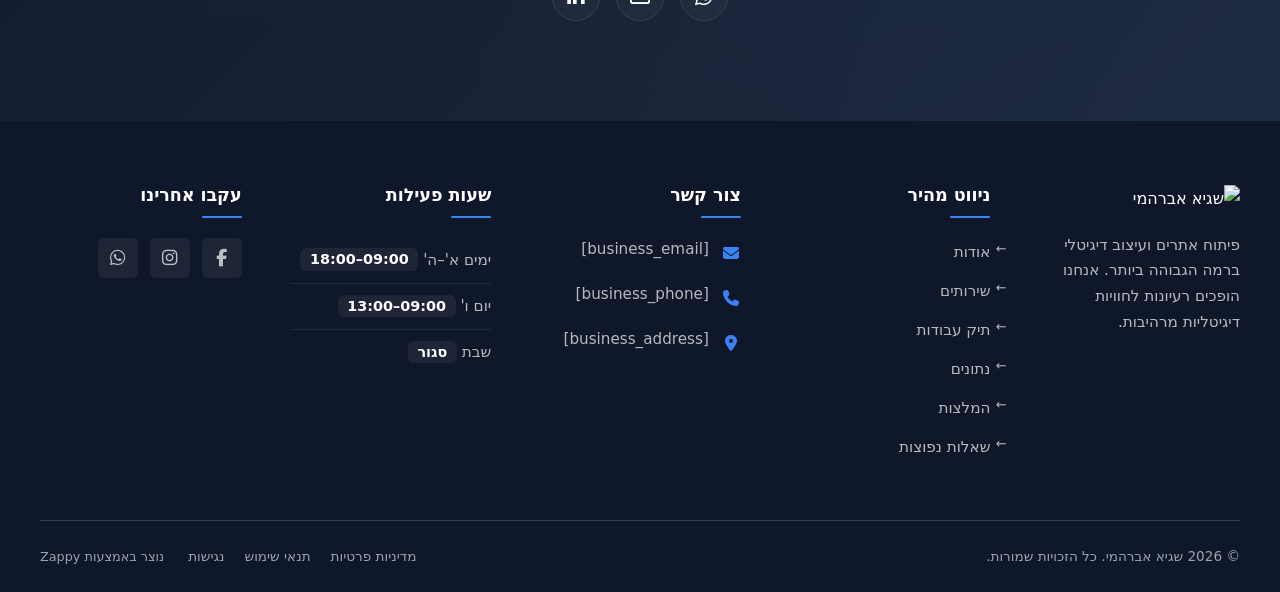
==== commit ba13ca61: "Background sync: Progressive GitHub Sync" ====
--- a/index.html
+++ b/index.html
@@ -363,7 +363,7 @@
       <path d="M18 6L6 18M6 6l12 12" stroke="currentColor" stroke-width="2" stroke-linecap="round"></path>
     </svg>
   </button>
-  <button class="phone-header-btn" data-phone="0548059582" aria-label="Call">
+  <button class="phone-header-btn" data-phone="[business_phone]" aria-label="Call">
     <svg width="20" height="20" viewBox="0 0 24 24" fill="currentColor">
       <path d="M22 16.92v3a2 2 0 0 1-2.18 2 19.79 19.79 0 0 1-8.63-3.07 19.5 19.5 0 0 1-6-6 19.79 19.79 0 0 1-3.07-8.67A2 2 0 0 1 4.11 2h3a2 2 0 0 1 2 1.72 12.84 12.84 0 0 0 .7 2.81 2 2 0 0 1-.45 2.11L8.09 9.91a16 16 0 0 0 6 6l1.27-1.27a2 2 0 0 1 2.11-.45 12.84 12.84 0 0 0 2.81.7A2 2 0 0 1 22 16.92z"></path>
     </svg>
@@ -817,7 +817,7 @@
         const phoneLinks = document.querySelectorAll('a[href^="tel:"]');
         const phoneNumber = phoneLinks.length > 0 
           ? phoneLinks[0].getAttribute('href').replace('tel:', '')
-          : '0548059582';
+          : '[business_phone]';
         
         window.location.href = 'tel:' + phoneNumber;
         console.log('[Navbar] Phone button clicked');
@@ -1377,11 +1377,11 @@
         <ul class="footer-contact">
           <li>
             <span class="contact-icon"><i class="fas fa-envelope"></i></span>
-            <span class="contact-text"><a href="mailto:sagiavtahami@gmail.com">sagiavtahami@gmail.com</a></span>
+            <span class="contact-text"><a href="mailto:[business_email]">[business_email]</a></span>
           </li>
           <li>
             <span class="contact-icon"><i class="fas fa-phone"></i></span>
-            <span class="contact-text"><a href="tel:0548059582">0548059582</a></span>
+            <span class="contact-text"><a href="tel:[business_phone]">[business_phone]</a></span>
           </li>
           <li><a href="/"><span class="contact-icon"><i class="fas fa-map-marker-alt"></i></span>
             <span class="contact-text">[business_address]</span></a></li>
@@ -1390,9 +1390,11 @@
 
       <div class="footer-col footer-hours-col">
         <h4>שעות פעילות</h4>
-        <ul class="footer-hours"><li><a href="/"><span class="hours-day">יום א’</span> <span class="hours-time">סגור</span></a></li>
-<li><a href="/"><span class="hours-day">ימים ב’–ו’</span> <span class="hours-time">09:00–17:00</span></a></li>
-<li><a href="/"><span class="hours-day">שבת</span> <span class="hours-time">סגור</span></a></li></ul>
+        <ul class="footer-hours">
+          <li><a href="/"><span class="hours-day">ימים א'–ה'</span> <span class="hours-time">09:00–18:00</span></a></li>
+          <li><a href="/"><span class="hours-day">יום ו'</span> <span class="hours-time">09:00–13:00</span></a></li>
+          <li><a href="/"><span class="hours-day">שבת</span> <span class="hours-time">סגור</span></a></li>
+        </ul>
       </div>
 
       <div class="footer-col footer-social-col">
@@ -1421,7 +1423,7 @@
   </div>
 </footer>
   
-  <a href="https://wa.me/0548059582" class="whatsapp-float" aria-label="WhatsApp">
+  <a href="https://wa.me/[whatsapp_handle]" class="whatsapp-float" aria-label="WhatsApp">
     <i class="fab fa-whatsapp"></i>
   </a>
   
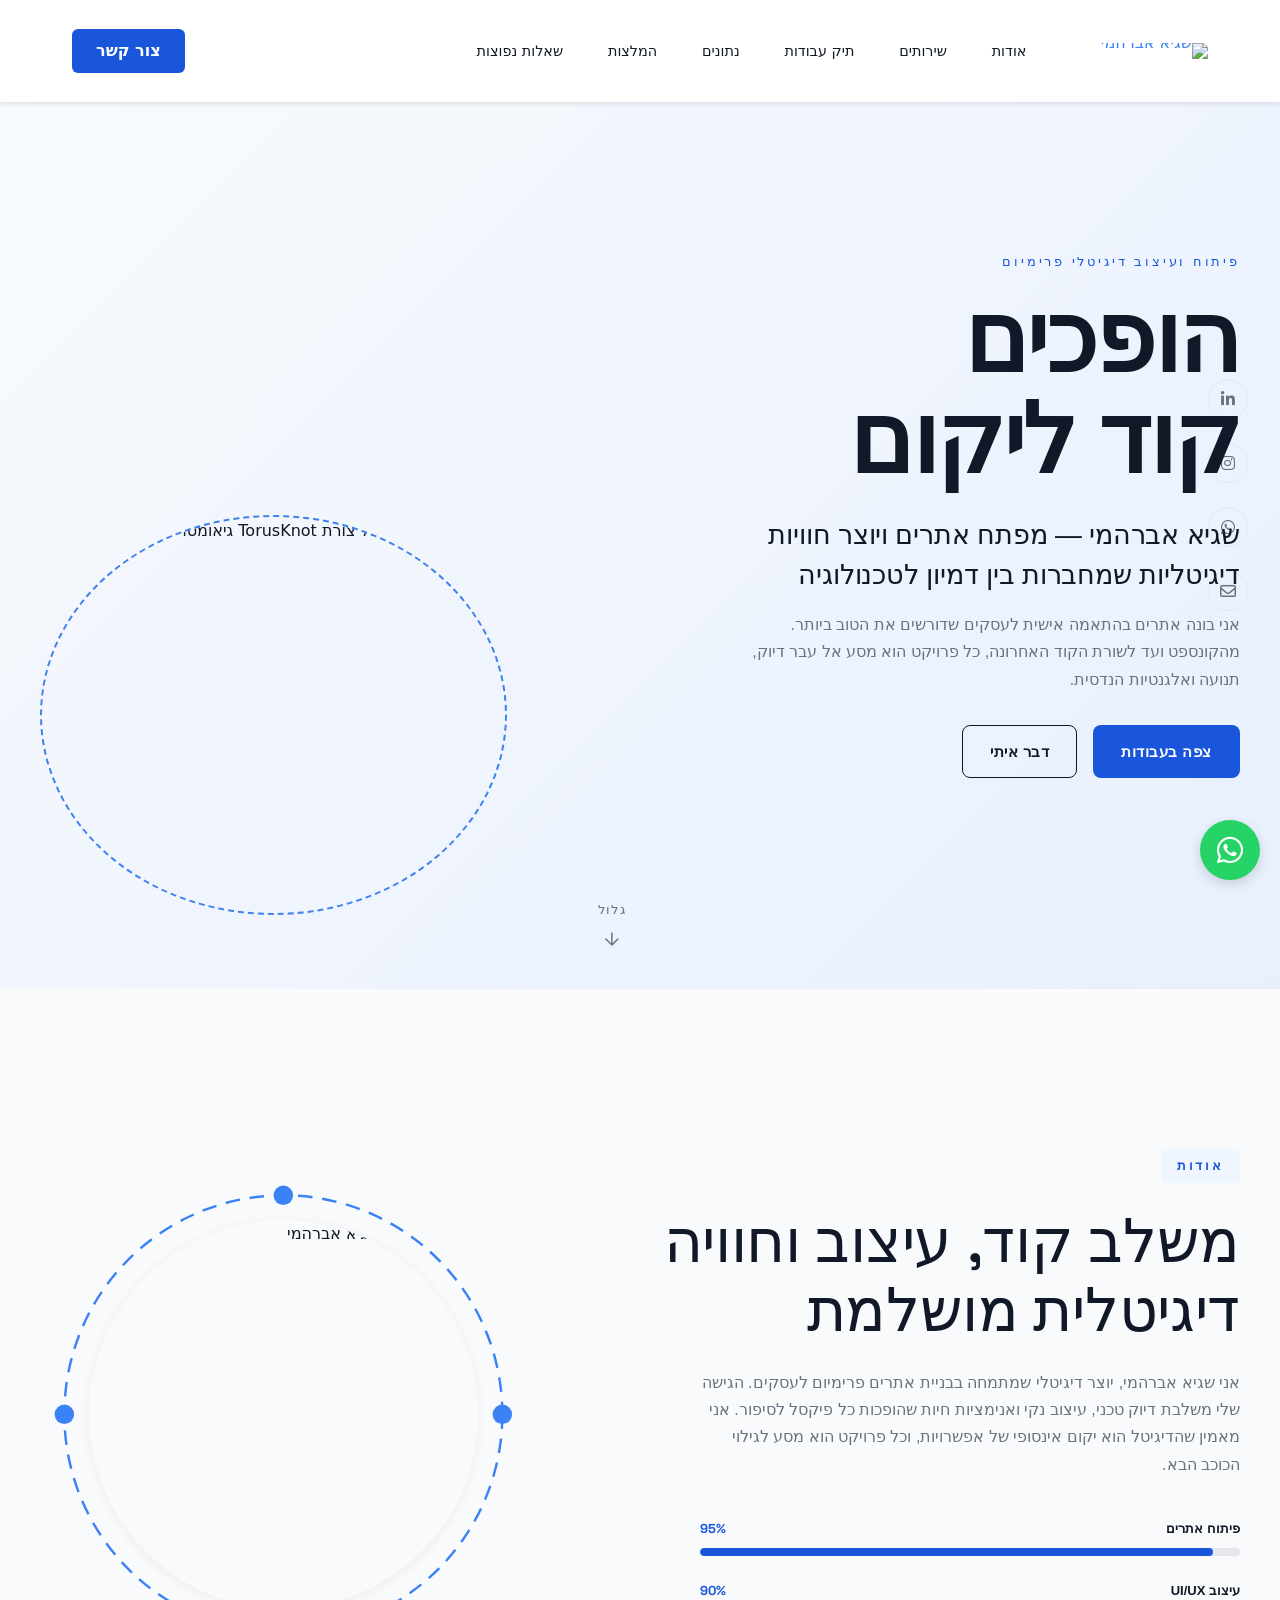
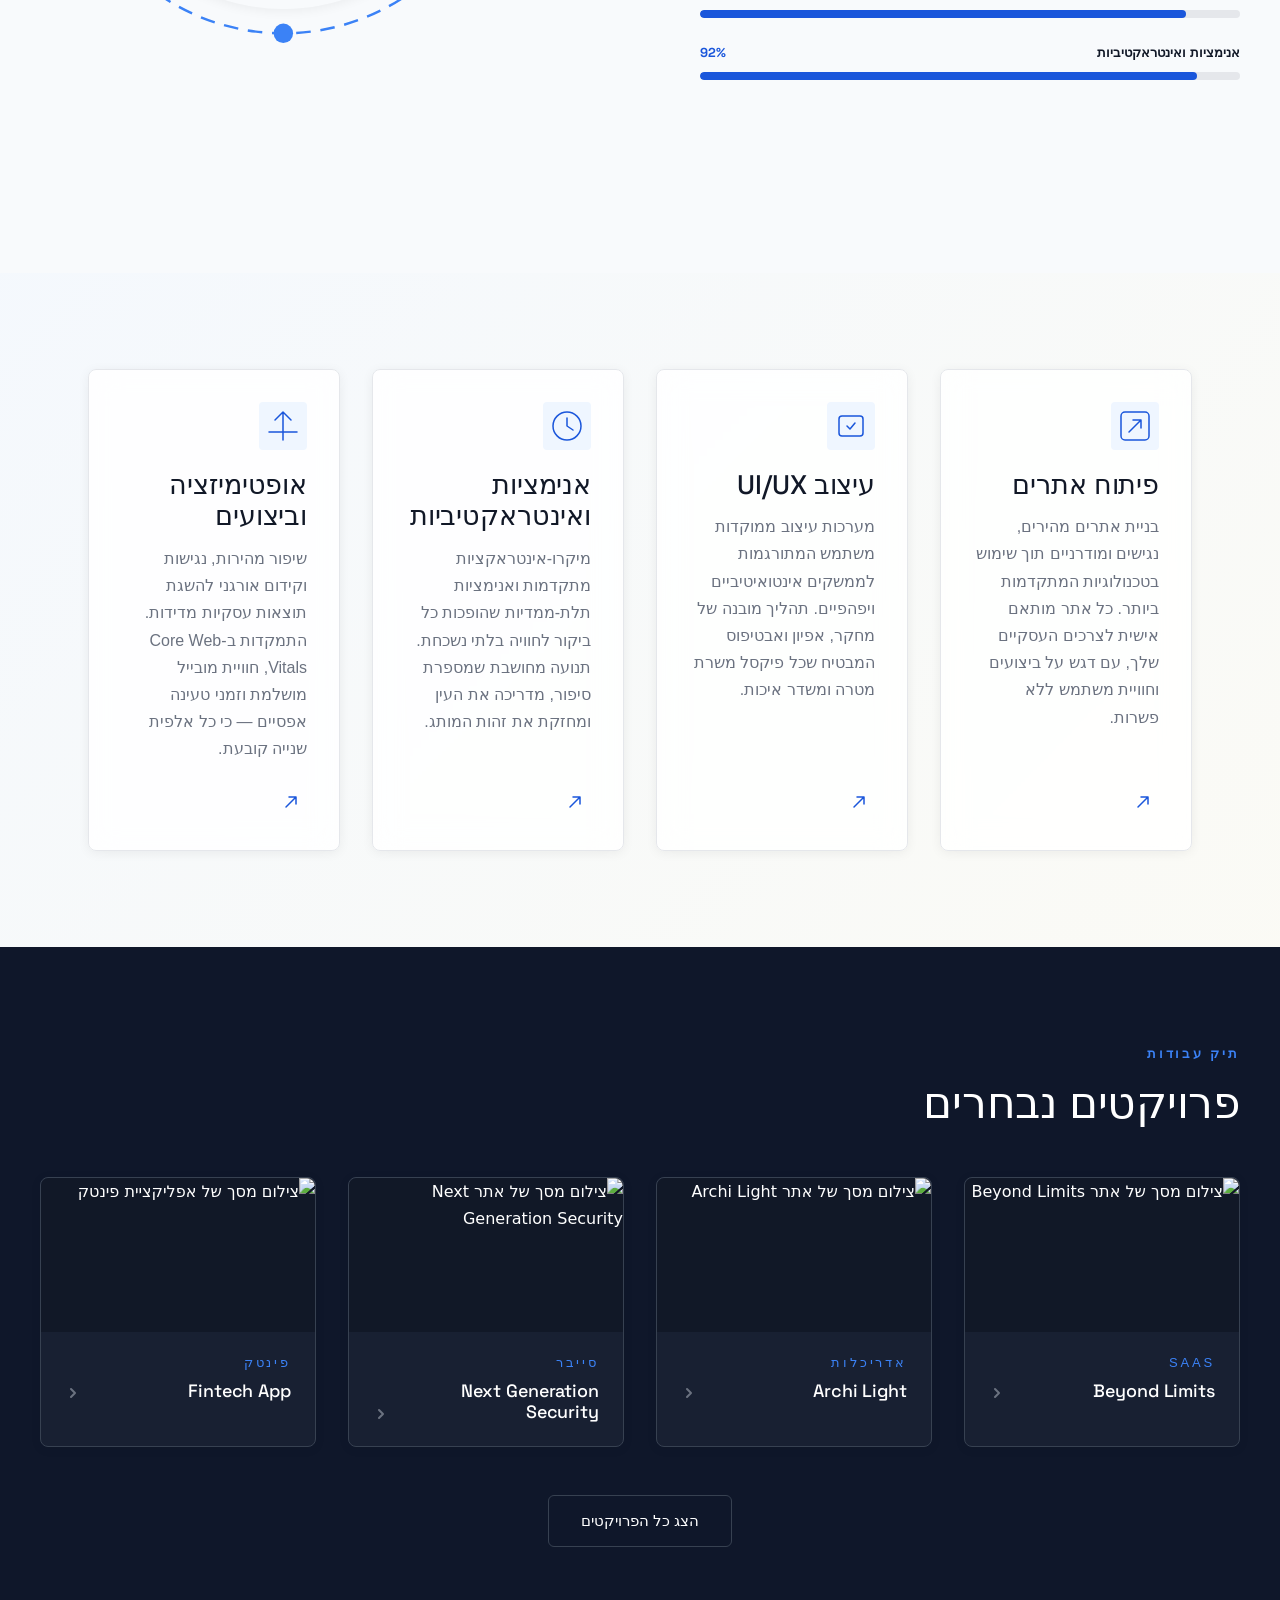
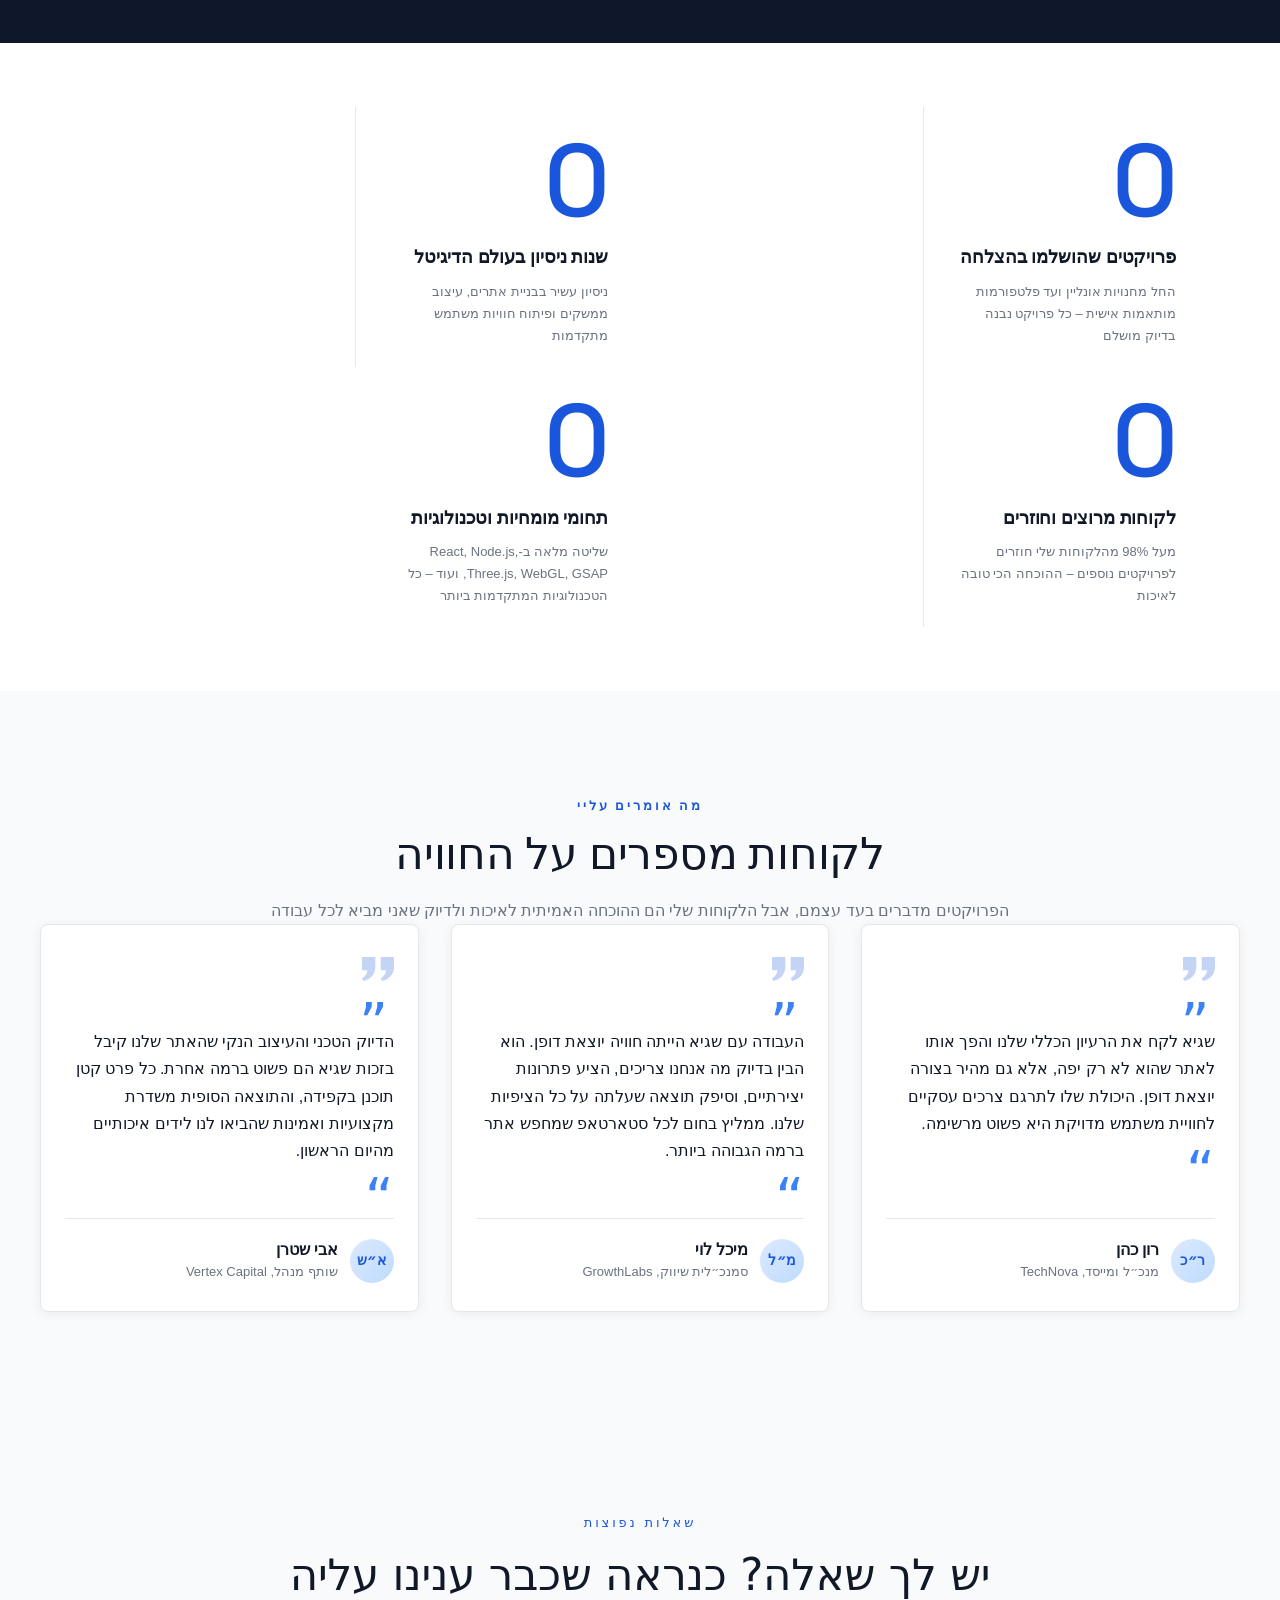
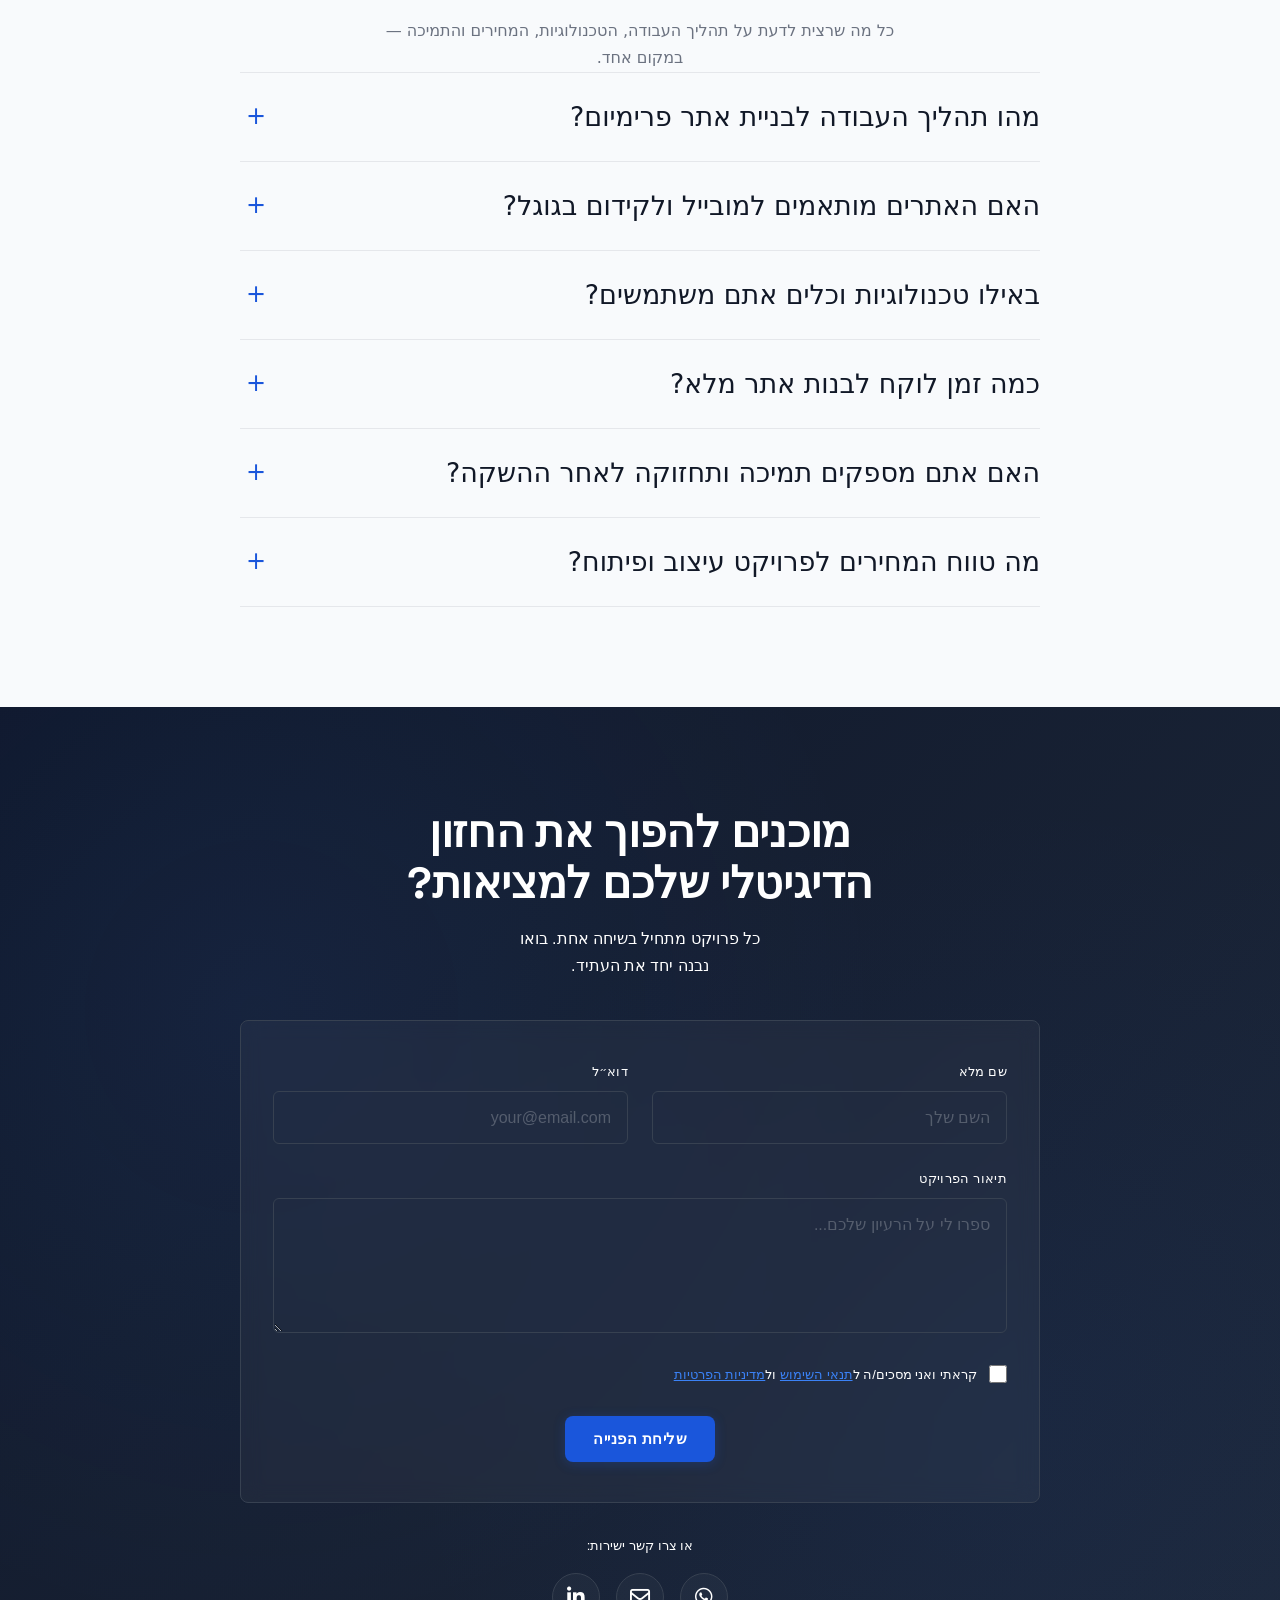
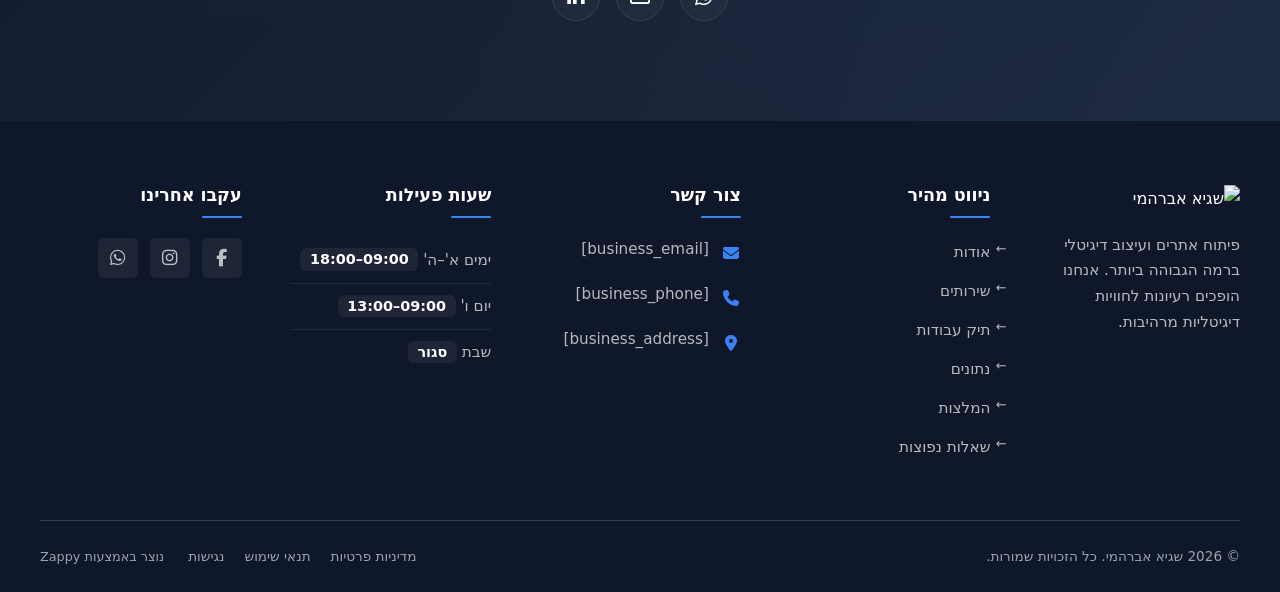
==== commit ca67af76: "Background sync: Progressive GitHub Sync" ====
--- a/index.html
+++ b/index.html
@@ -859,7 +859,7 @@
 
     <!-- Media Column -->
     <figure class="editorial-media index-hero-section__media">
-      <div data-zappy-zoom-wrapper="true" data-element-id="img-1782034904714-66d5i2lsx" data-element-type="image" data-zappy-zoom-wrapper-width-mode="full" style="position: absolute !important; top: 0px !important; left: 0px !important; width: 100% !important; height: 100% !important; max-width: none !important; margin-left: 0px !important; margin-right: 0px !important; display: block !important; z-index: 1 !important; overflow: hidden !important;" data-zappy-zoom-clip="true" data-zappy-wrapper-margins-applied="true" data-zappy-zoom-wrapper-align="center"><img loading="eager" fetchpriority="high" data-hero-bg="true" data-placeholder="index-hero-hero-image-1" data-context="Abstract 3D wireframe TorusKnot geometric shape rendered in translucent blue-white mesh lines, floating against a light background with particle connection lines radiating outward like a neural network. Composition: isolated 3D object, three-quarter view, centered on the END half of the split. Framing: large, fills roughly the right 40% of the hero band, slight overflow at edges. Background: transparent over light grey-white gradient. Treatment: drop-shadow" data-treatment="drop-shadow" data-dominant-color="#a8c4f0" data-aspect-ratio="1:1" class="cutout" alt="איור תלת-ממדי של צורת TorusKnot גיאומטרית" width="600" height="600" src="/assets/site-index-hero-hero-image-1.webp" data-hero-background="true" data-element-type="image" data-element-id="img-1782034904714-66d5i2lsx" style="object-position: 50% 50% !important; object-fit: cover !important; margin: 0px !important; position: absolute !important; left: -5% !important; top: -6882.15% !important; width: 110% !important; height: 13864.3% !important; max-width: none !important; max-height: none !important; display: block !important;" data-zappy-zoom="1.1" data-zappy-object-position="50% 50%"></div>
+      <div data-zappy-zoom-wrapper="true" data-element-id="img-1782034904714-66d5i2lsx" data-element-type="image" data-zappy-zoom-wrapper-width-mode="full" style="position: relative !important; width: 100% !important; height: auto !important; min-height: 400px; display: flex; align-items: center; justify-content: center;" data-zappy-zoom-clip="true" data-zappy-wrapper-margins-applied="true" data-zappy-zoom-wrapper-align="center"><img loading="eager" fetchpriority="high" data-hero-bg="true" data-placeholder="index-hero-hero-image-1" data-context="Abstract 3D wireframe TorusKnot geometric shape rendered in translucent blue-white mesh lines, floating against a light background with particle connection lines radiating outward like a neural network. Composition: isolated 3D object, three-quarter view, centered on the END half of the split. Framing: large, fills roughly the right 40% of the hero band, slight overflow at edges. Background: transparent over light grey-white gradient. Treatment: drop-shadow" data-treatment="drop-shadow" data-dominant-color="#a8c4f0" data-aspect-ratio="1:1" class="cutout" alt="איור תלת-ממדי של צורת TorusKnot גיאומטרית" width="600" height="600" src="/assets/site-index-hero-hero-image-1.webp" data-hero-background="true" data-element-type="image" data-element-id="img-1782034904714-66d5i2lsx" style="object-position: 50% 50% !important; object-fit: cover !important; margin: 0px !important; position: absolute !important; left: -5% !important; top: -6882.15% !important; width: 110% !important; height: 13864.3% !important; max-width: none !important; max-height: none !important; display: block !important;" data-zappy-zoom="1.1" data-zappy-object-position="50% 50%"></div>
     </figure>
   </div>
 
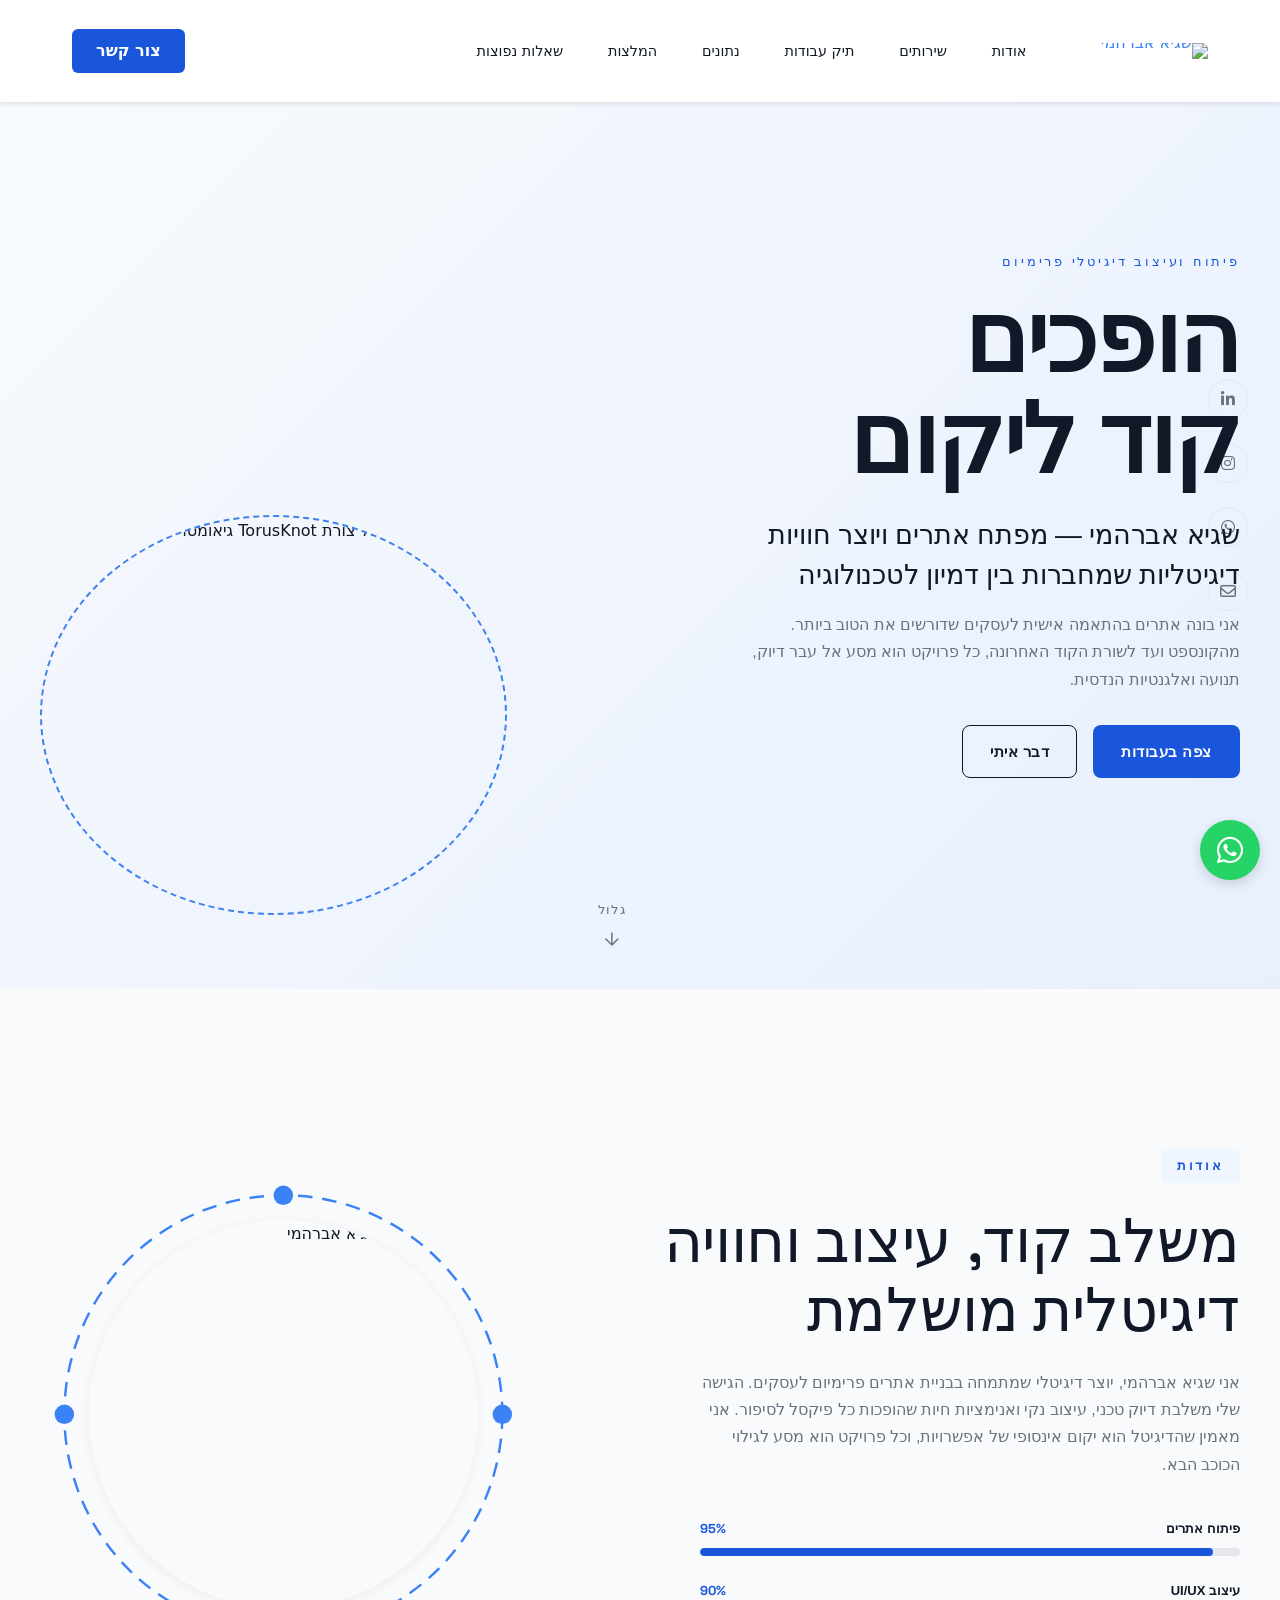
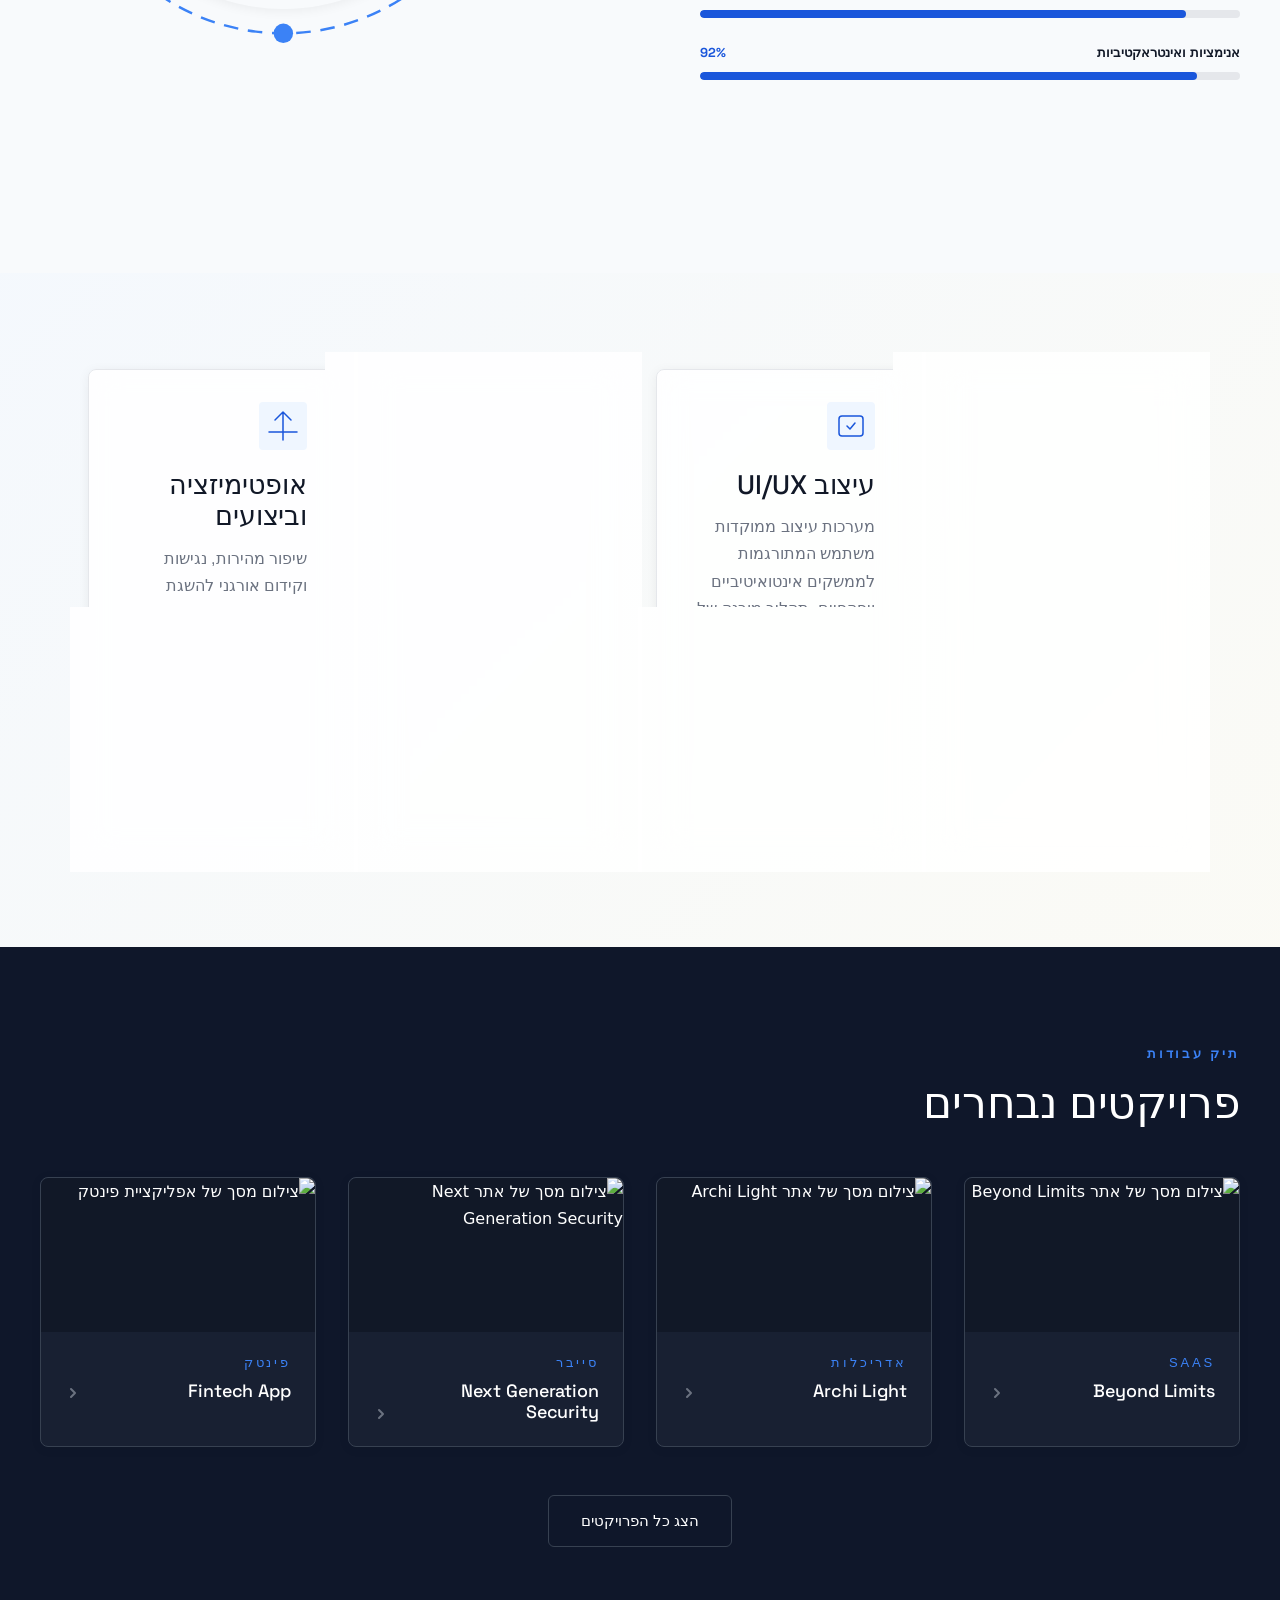
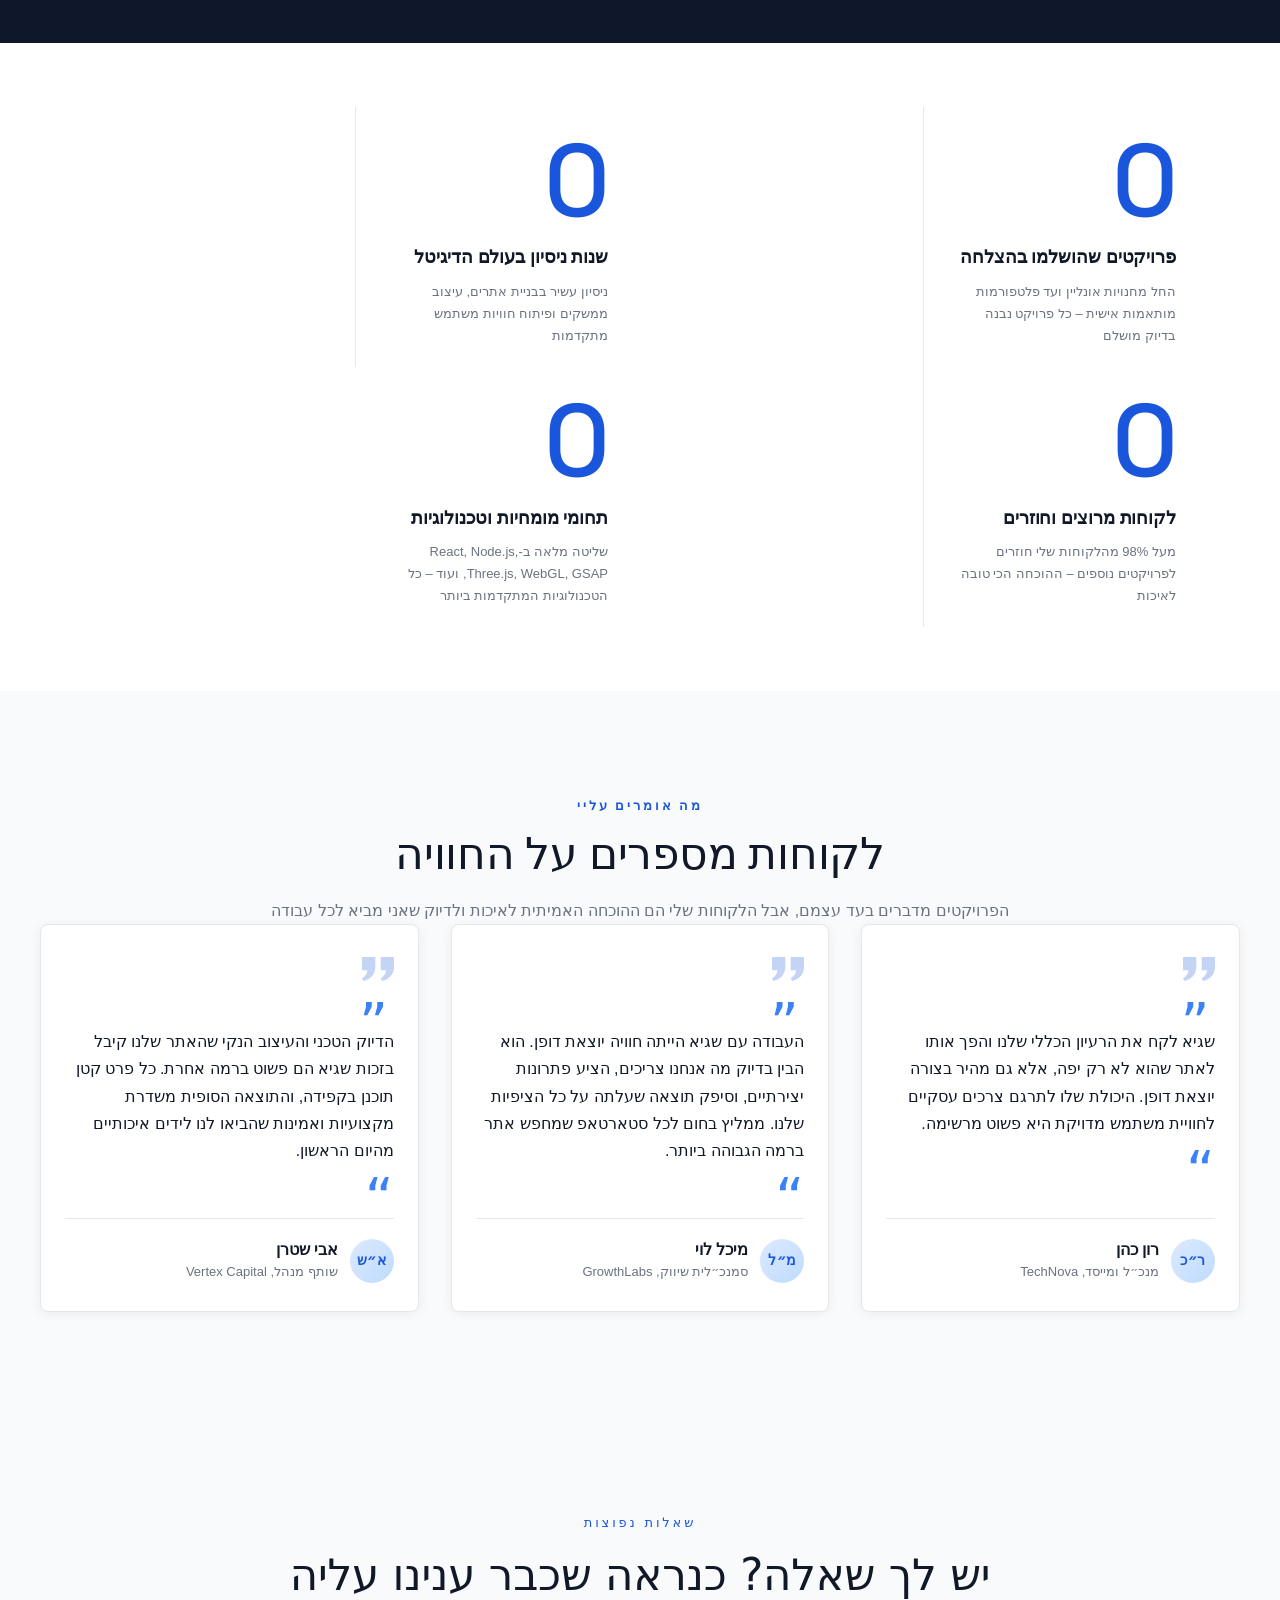
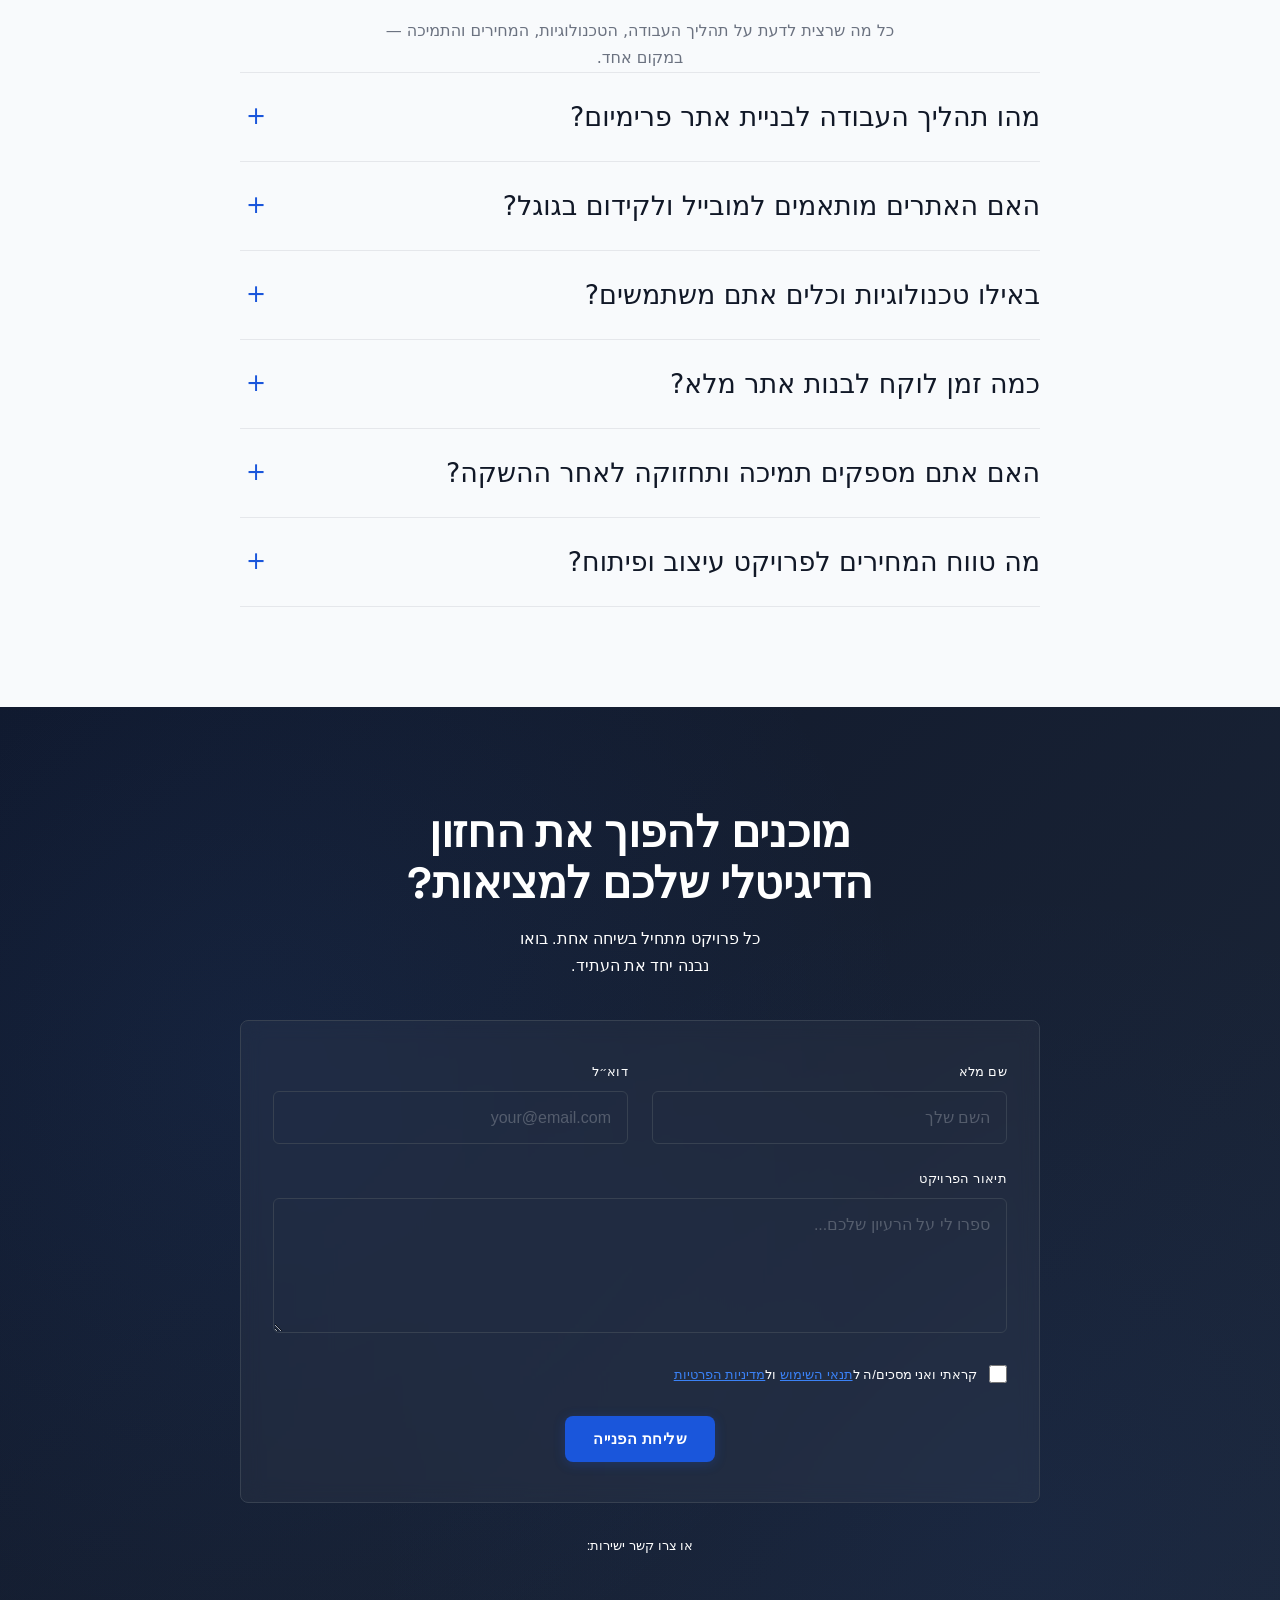
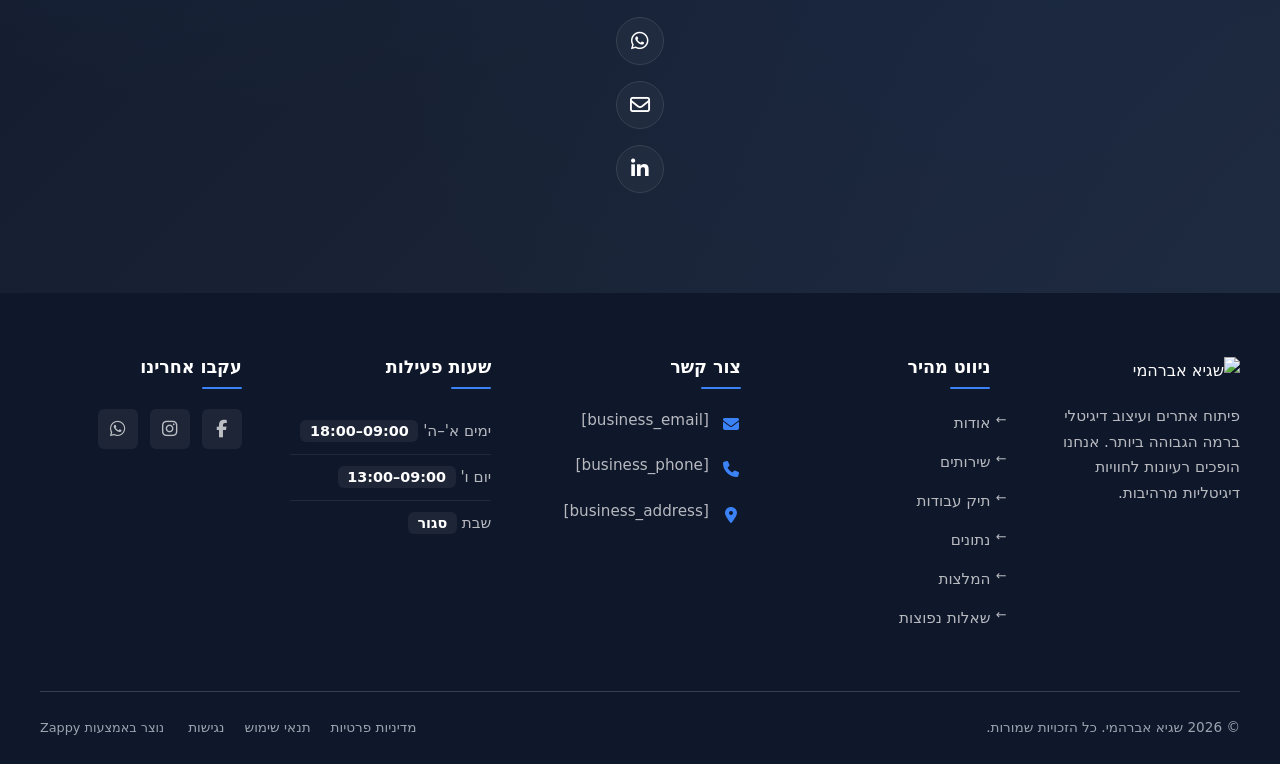
==== commit 80440b22: "Incremental sync: 1 page(s) — update_text" ====
--- a/index.html
+++ b/index.html
@@ -848,7 +848,7 @@
     <!-- Text Column -->
     <div class="editorial-text">
       <p class="eyebrow">פיתוח ועיצוב דיגיטלי פרימיום</p>
-      <h1 class="display-xl" data-reveal="up" >הופכים<br>קוד ליקום</h1>
+      <h1 class="display-xl" data-reveal="up" style="">הופכים<br>קוד ליקום</h1>
       <h3 class="index-hero-section__subtitle">שגיא אברהמי — מפתח אתרים ויוצר חוויות דיגיטליות שמחברות בין דמיון לטכנולוגיה</h3>
       <p class="index-hero-section__body">אני בונה אתרים בהתאמה אישית לעסקים שדורשים את הטוב ביותר. מהקונספט ועד לשורת הקוד האחרונה, כל פרויקט הוא מסע אל עבר דיוק, תנועה ואלגנטיות הנדסית.</p>
       <div class="index-hero-section__cta-group" id="zappy-section-2">
@@ -859,7 +859,7 @@
 
     <!-- Media Column -->
     <figure class="editorial-media index-hero-section__media">
-      <div data-zappy-zoom-wrapper="true" data-element-id="img-1782034904714-66d5i2lsx" data-element-type="image" data-zappy-zoom-wrapper-width-mode="full" style="position: relative !important; width: 100% !important; height: auto !important; min-height: 400px; display: flex; align-items: center; justify-content: center;" data-zappy-zoom-clip="true" data-zappy-wrapper-margins-applied="true" data-zappy-zoom-wrapper-align="center"><img loading="eager" fetchpriority="high" data-hero-bg="true" data-placeholder="index-hero-hero-image-1" data-context="Abstract 3D wireframe TorusKnot geometric shape rendered in translucent blue-white mesh lines, floating against a light background with particle connection lines radiating outward like a neural network. Composition: isolated 3D object, three-quarter view, centered on the END half of the split. Framing: large, fills roughly the right 40% of the hero band, slight overflow at edges. Background: transparent over light grey-white gradient. Treatment: drop-shadow" data-treatment="drop-shadow" data-dominant-color="#a8c4f0" data-aspect-ratio="1:1" class="cutout" alt="איור תלת-ממדי של צורת TorusKnot גיאומטרית" width="600" height="600" src="/assets/site-index-hero-hero-image-1.webp" data-hero-background="true" data-element-type="image" data-element-id="img-1782034904714-66d5i2lsx" style="object-position: 50% 50% !important; object-fit: cover !important; margin: 0px !important; position: absolute !important; left: -5% !important; top: -6882.15% !important; width: 110% !important; height: 13864.3% !important; max-width: none !important; max-height: none !important; display: block !important;" data-zappy-zoom="1.1" data-zappy-object-position="50% 50%"></div>
+      <div data-zappy-zoom-wrapper="true" data-element-id="img-1782034904714-66d5i2lsx" data-element-type="image" data-zappy-zoom-wrapper-width-mode="full" style="min-height: 400px; display: flex; align-items: center; justify-content: center; position: absolute !important; width: 100% !important; height: 100% !important; overflow: hidden !important; top: 0px !important; left: 0px !important; max-width: none !important; z-index: 1 !important;" data-zappy-zoom-clip="true" data-zappy-wrapper-margins-applied="true" data-zappy-zoom-wrapper-align="center"><img loading="eager" fetchpriority="high" data-hero-bg="true" data-placeholder="index-hero-hero-image-1" data-context="Abstract 3D wireframe TorusKnot geometric shape rendered in translucent blue-white mesh lines, floating against a light background with particle connection lines radiating outward like a neural network. Composition: isolated 3D object, three-quarter view, centered on the END half of the split. Framing: large, fills roughly the right 40% of the hero band, slight overflow at edges. Background: transparent over light grey-white gradient. Treatment: drop-shadow" data-treatment="drop-shadow" data-dominant-color="#a8c4f0" data-aspect-ratio="1:1" class="cutout" alt="איור תלת-ממדי של צורת TorusKnot גיאומטרית" width="600" height="600" src="/assets/site-index-hero-hero-image-1.webp" data-hero-background="true" data-element-type="image" data-element-id="img-1782034904714-66d5i2lsx" style="object-position: 53% 69% !important; object-fit: cover !important; margin: 0px !important; position: absolute !important; left: -5.3% !important; top: -17.9678% !important; width: 110% !important; height: 126.04% !important; max-width: none !important; max-height: none !important; display: block !important;" data-zappy-zoom="1.1" data-zappy-object-position="53% 69%"></div>
     </figure>
   </div>
 
@@ -875,12 +875,12 @@
 <section data-band-index="1" id="about" class="index-about-section" data-layout-spec="בית-about" style="min-height: 883.562px !important;">
   <div class="editorial-section" id="zappy-section-5">
     <div class="editorial-grid">
-      <div class="editorial-text" data-reveal="" >
+      <div class="editorial-text" data-reveal="" style="">
         <p class="eyebrow">אודות</p>
         <h2>משלב קוד, עיצוב וחוויה דיגיטלית מושלמת</h2>
         <p>אני שגיא אברהמי, יוצר דיגיטלי שמתמחה בבניית אתרים פרימיום לעסקים. הגישה שלי משלבת דיוק טכני, עיצוב נקי ואנימציות חיות שהופכות כל פיקסל לסיפור. אני מאמין שהדיגיטל הוא יקום אינסופי של אפשרויות, וכל פרויקט הוא מסע לגילוי הכוכב הבא.</p>
         <div class="skills-bars">
-          <div class="skill-item" data-reveal="" >
+          <div class="skill-item" data-reveal="" style="">
             <div class="skill-header">
               <span class="skill-label">פיתוח אתרים</span>
               <span class="skill-percent">95%</span>
@@ -889,7 +889,7 @@
               <div class="skill-bar-fill" style="width: 95%;"></div>
             </div>
           </div>
-          <div class="skill-item" data-reveal="" >
+          <div class="skill-item" data-reveal="" style="">
             <div class="skill-header">
               <span class="skill-label">עיצוב UI/UX</span>
               <span class="skill-percent">90%</span>
@@ -898,7 +898,7 @@
               <div class="skill-bar-fill" style="width: 90%;"></div>
             </div>
           </div>
-          <div class="skill-item" data-reveal="" >
+          <div class="skill-item" data-reveal="" style="">
             <div class="skill-header">
               <span class="skill-label">אנימציות ואינטראקטיביות</span>
               <span class="skill-percent">92%</span>
@@ -909,7 +909,7 @@
           </div>
         </div>
       </div>
-      <figure class="editorial-media" data-reveal="" >
+      <figure class="editorial-media" data-reveal="" style="">
         <div class="portrait-wrapper">
           <div class="portrait-ring">
             <svg data-no-icon-edit="true" aria-hidden="true" viewBox="0 0 200 200" xmlns="http://www.w3.org/2000/svg">
@@ -921,7 +921,7 @@
             </svg>
           </div>
           <div class="portrait-image">
-            <img loading="lazy" decoding="async" data-placeholder="index-about-team-portrait-1" data-context="Black and white portrait photograph of a young man with short dark hair and beard, wearing a black t-shirt, looking to the side in a three-quarter profile pose, cropped at the shoulders. Composition: three-quarter profile, head and shoulders, isolated cutout inside a circular frame with a decorative dashed ring border. Framing: centered within a circular mask, surrounded by a thin dashed circular border with small blue dot accents at cardinal points. Background: transparent over white section background. Treatment: background-removed cutout" data-treatment="background-removed cutout" data-dominant-color="#888888" data-aspect-ratio="1:1" class="cutout" alt="פורטרט של שגיא אברהמי" width="600" height="600" src="/assets/site-index-about-team-portrait-1.webp" data-element-type="image" data-element-id="img-1782034985197-9vq8w4fju" >
+            <img loading="lazy" decoding="async" data-placeholder="index-about-team-portrait-1" data-context="Black and white portrait photograph of a young man with short dark hair and beard, wearing a black t-shirt, looking to the side in a three-quarter profile pose, cropped at the shoulders. Composition: three-quarter profile, head and shoulders, isolated cutout inside a circular frame with a decorative dashed ring border. Framing: centered within a circular mask, surrounded by a thin dashed circular border with small blue dot accents at cardinal points. Background: transparent over white section background. Treatment: background-removed cutout" data-treatment="background-removed cutout" data-dominant-color="#888888" data-aspect-ratio="1:1" class="cutout" alt="פורטרט של שגיא אברהמי" width="600" height="600" src="/assets/site-index-about-team-portrait-1.webp" data-element-type="image" data-element-id="img-1782034985197-9vq8w4fju" style="">
           </div>
         </div>
       </figure>
@@ -1299,54 +1299,54 @@
 </section>
 
 <section data-band-index="7" id="cta" class="index-cta-section" data-layout-spec="בית-cta">
-  <div class="cta-band" data-reveal="">
+  <div class="cta-band" data-reveal="" style="">
     <h2 class="cta-headline">מוכנים להפוך את החזון הדיגיטלי שלכם למציאות?</h2>
-    <p class="cta-subtitle">כל פרויקט מתחיל בשיחה אחת. בואו נבנה יחד את העתיד.</p>
+    <p class="cta-subtitle" style="color: rgb(255, 255, 255) !important;">כל פרויקט מתחיל בשיחה אחת. בואו נבנה יחד את העתיד.</p>
     
     <div class="cta-form-wrapper">
-      <form class="contact-form">
-        <div class="form-row">
-          <div class="form-group">
+      <form class="contact-form" novalidate="">
+        <div class="form-row zappy-preserve-css-grid" id="zappy-auto-grid-1782035476224-e2b6yp" data-zappy-auto-grid="true" data-original-item-width="355" data-original-gap="24px" style="display: grid; --zappy-grid-cols: repeat(2, minmax(0, 1fr)); grid-template-columns: repeat(2, minmax(0, 1fr)); align-items: stretch !important;" data-zappy-explicit-columns="true">
+          <div class="form-group" data-grid-item-index="0">
             <label for="cta-name">שם מלא</label>
             <input type="text" id="cta-name" name="name" placeholder="השם שלך" required="">
-          </div>
-          <div class="form-group">
+          <span class="form-error" style="color: rgb(229, 62, 62); font-size: 0.875rem; margin-top: 0.25rem; display: none;"></span></div>
+          <div class="form-group" data-grid-item-index="1">
             <label for="cta-email">דוא״ל</label>
             <input type="email" id="cta-email" name="email" placeholder="your@email.com" required="">
-          </div>
+          <span class="form-error" style="color: rgb(229, 62, 62); font-size: 0.875rem; margin-top: 0.25rem; display: none;"></span></div>
         </div>
         <div class="form-group">
           <label for="cta-message">תיאור הפרויקט</label>
           <textarea id="cta-message" name="message" rows="4" placeholder="ספרו לי על הרעיון שלכם..." required=""></textarea>
-        </div>
+        <span class="form-error" style="color: rgb(229, 62, 62); font-size: 0.875rem; margin-top: 0.25rem; display: none;"></span></div>
         
         <div class="privacy-consent">
-          <label class="privacy-consent-label">
+          <label class="privacy-consent-label" style="color: rgb(255, 255, 255) !important;">
             <input type="checkbox" name="privacy_consent" class="privacy-consent-checkbox" required="">
             <span>קראתי ואני מסכים/ה ל<a href="/terms" target="_blank">תנאי השימוש</a> ול<a href="/privacy" target="_blank">מדיניות הפרטיות</a></span>
-          </label>
+          <span class="form-error" style="color: rgb(229, 62, 62); font-size: 0.875rem; margin-top: 0.25rem; display: none;"></span></label>
         </div>
 
         <div class="cta-row">
-          <button type="submit" class="btn btn-primary" data-magnet="0.2">שליחת הפנייה</button>
+          <button type="submit" class="btn btn-primary" data-magnet="0.2" data-element-type="button" data-element-id="btn-1782035476174-s8z9qqyuv" data-native-element="true">שליחת הפנייה</button>
           
         </div>
       </form>
     </div>
 
-    <div class="social-cta-row">
-      <span class="social-label">או צרו קשר ישירות:</span>
-      <div class="social-buttons">
-        <a href="#" class="social-btn" target="_blank" aria-label="WhatsApp" data-zappy-social-placeholder="true">
-          <i class="fab fa-whatsapp"></i>
+    <div class="social-cta-row" style="">
+      <span class="social-label" style="color: rgb(255, 255, 255) !important;">או צרו קשר ישירות:</span>
+      <br>
+        <a href="#" class="social-btn" target="_blank" aria-label="WhatsApp" data-zappy-social-placeholder="true" data-element-type="button" data-element-id="btn-1782035476174-nsl46o0sb" data-native-element="true">
+          <i class="fab fa-whatsapp" style="cursor: pointer;"></i>
         </a>
-        <a href="#" class="social-btn" aria-label="Email" data-zappy-social-placeholder="true">
-          <i class="far fa-envelope"></i>
+        <a href="#" class="social-btn" aria-label="Email" data-zappy-social-placeholder="true" data-element-type="button" data-element-id="btn-1782035476174-h0y9takhp" data-native-element="true">
+          <i class="far fa-envelope" style="cursor: pointer;"></i>
         </a>
-        <a href="#" class="social-btn" target="_blank" aria-label="LinkedIn" data-zappy-social-placeholder="true">
-          <i class="fab fa-linkedin-in"></i>
+        <a href="#" class="social-btn" target="_blank" aria-label="LinkedIn" data-zappy-social-placeholder="true" data-element-type="button" data-element-id="btn-1782035476174-g17b6qz15" data-native-element="true">
+          <i class="fab fa-linkedin-in" style="cursor: pointer;"></i>
         </a>
-      </div>
+      
     </div>
   </div>
 </section>
